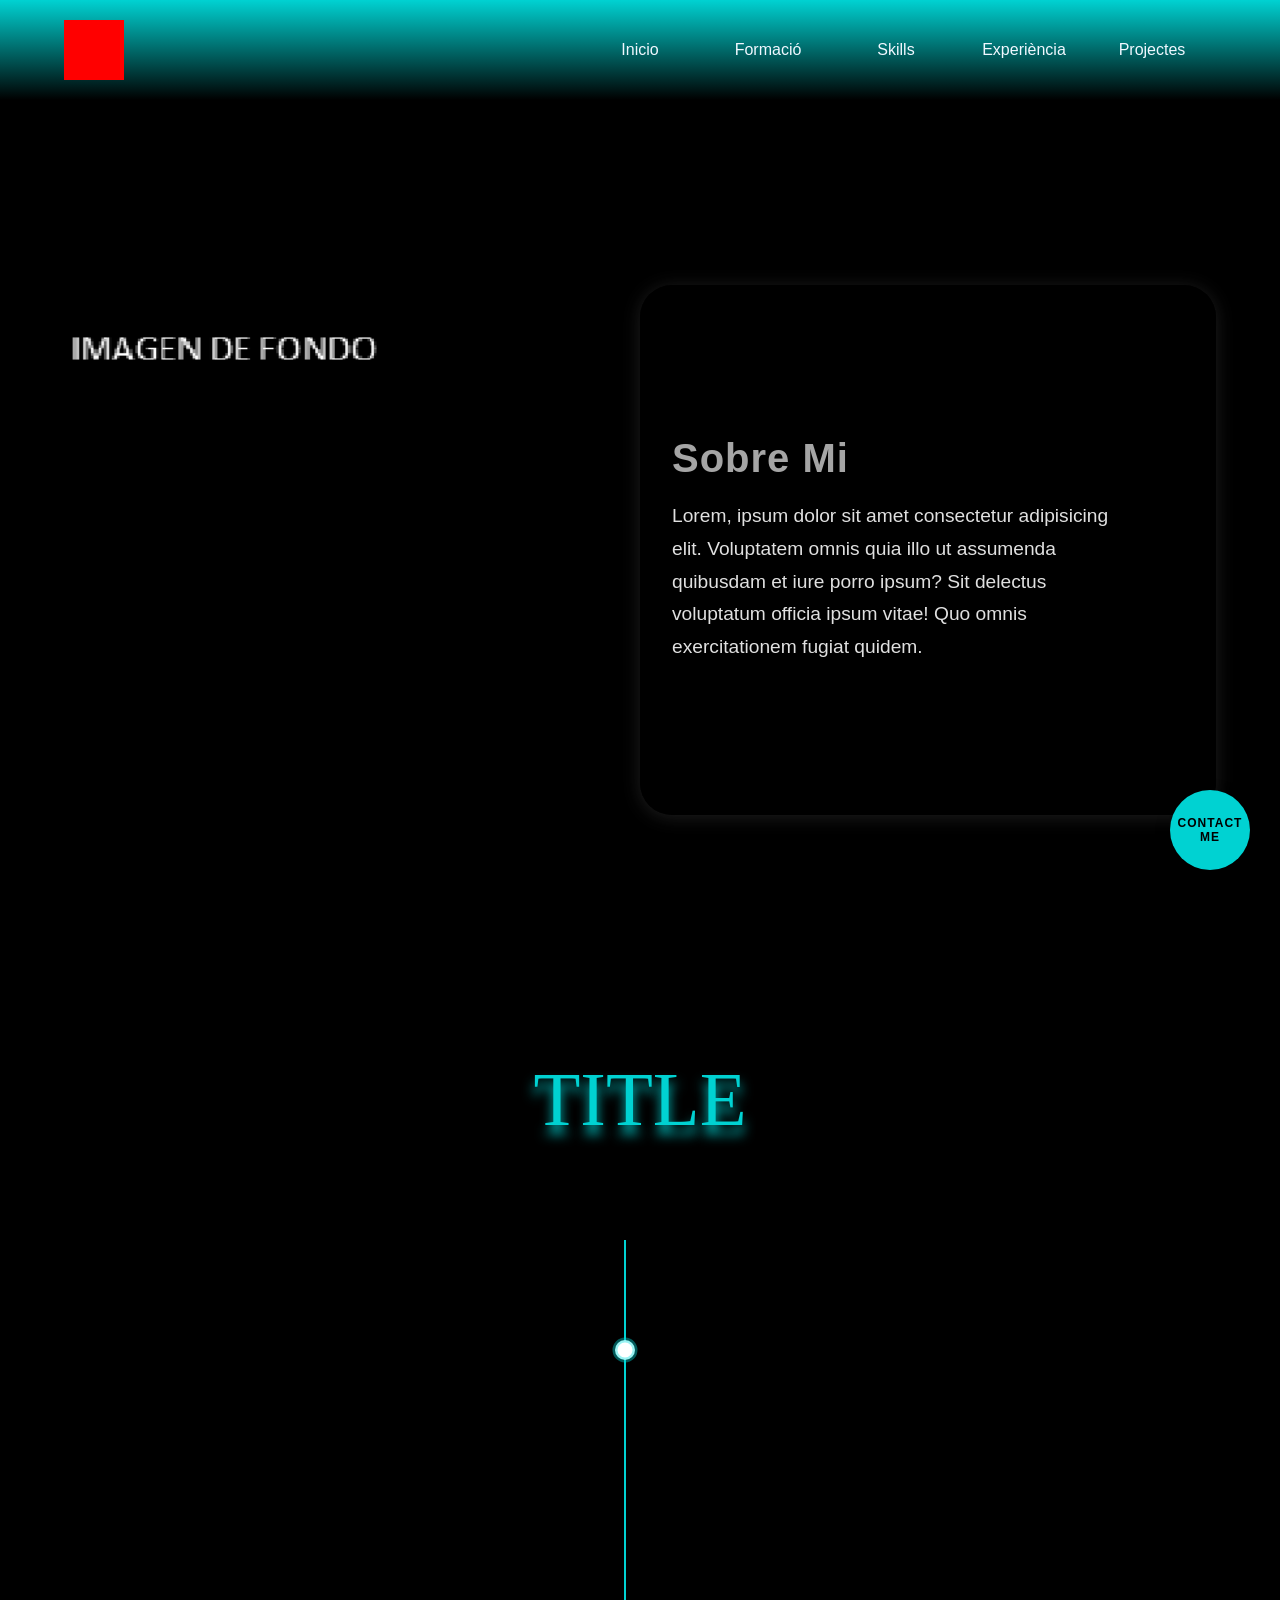
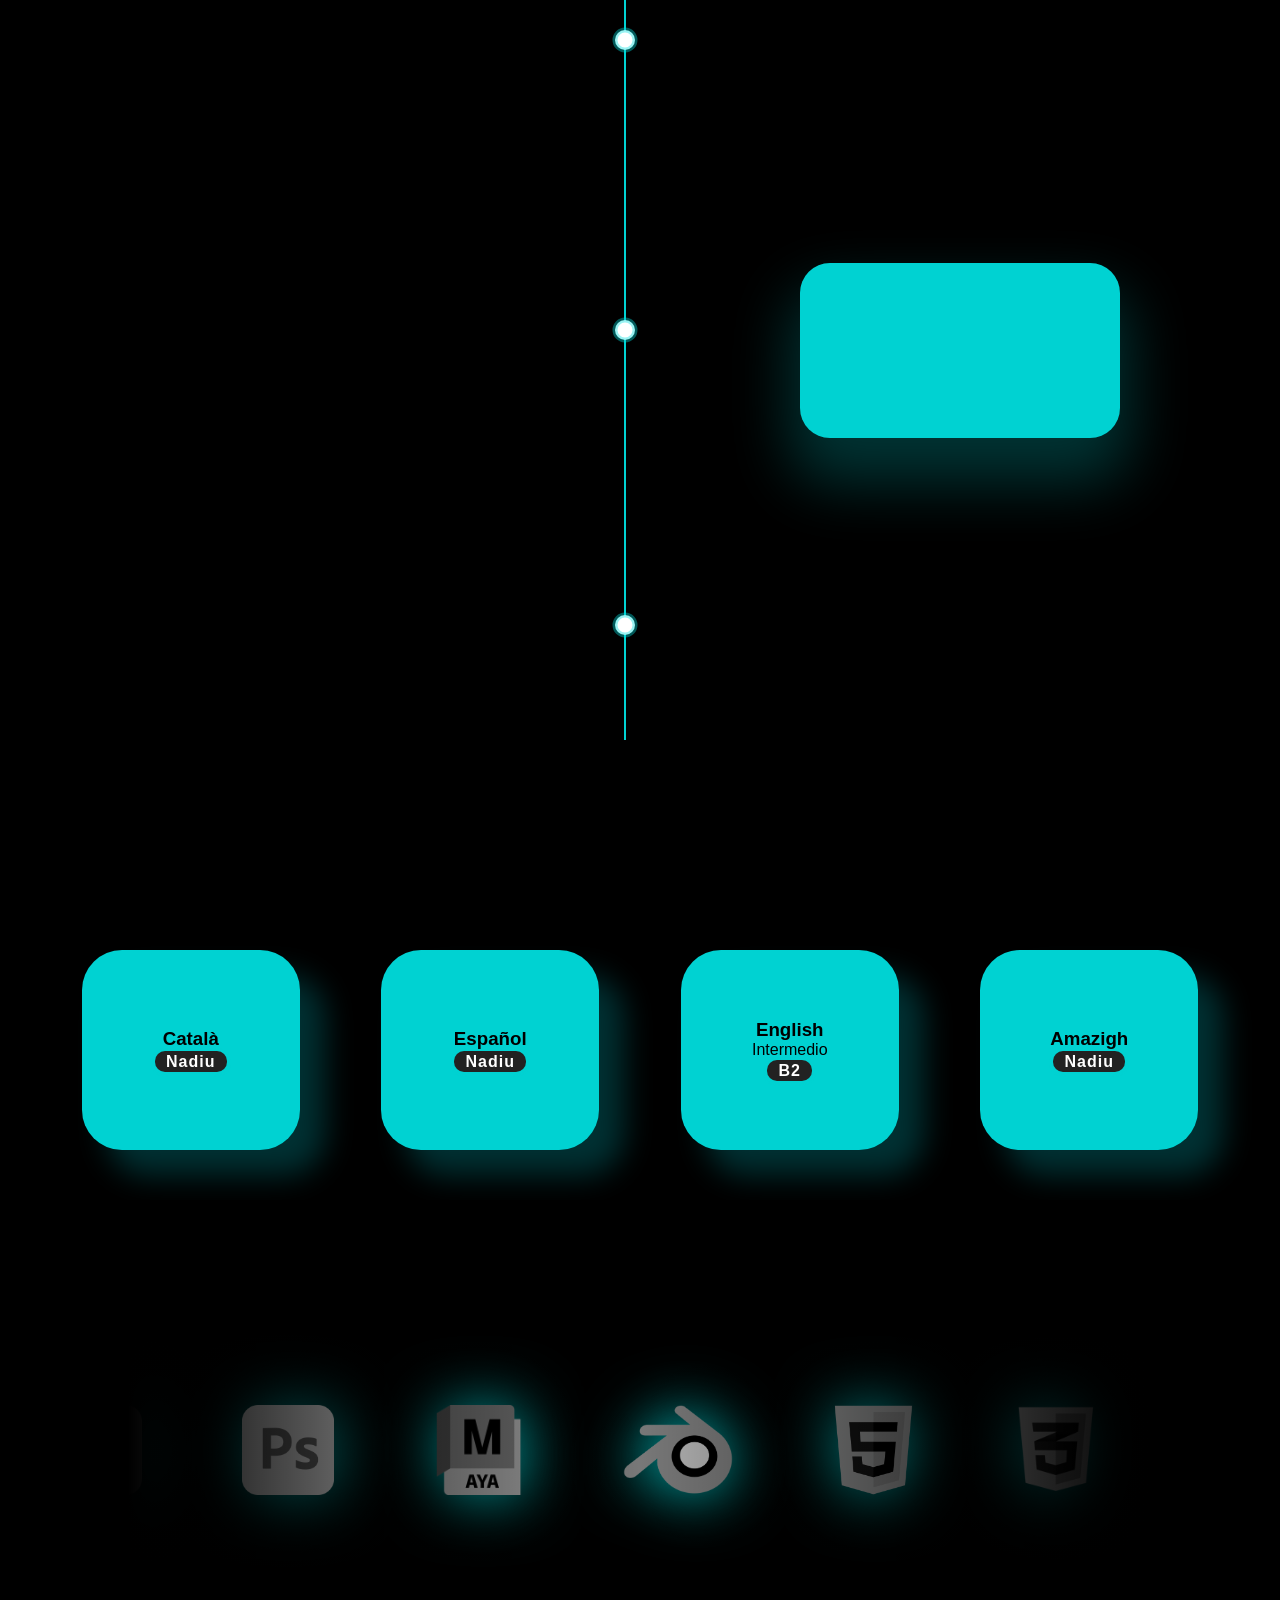
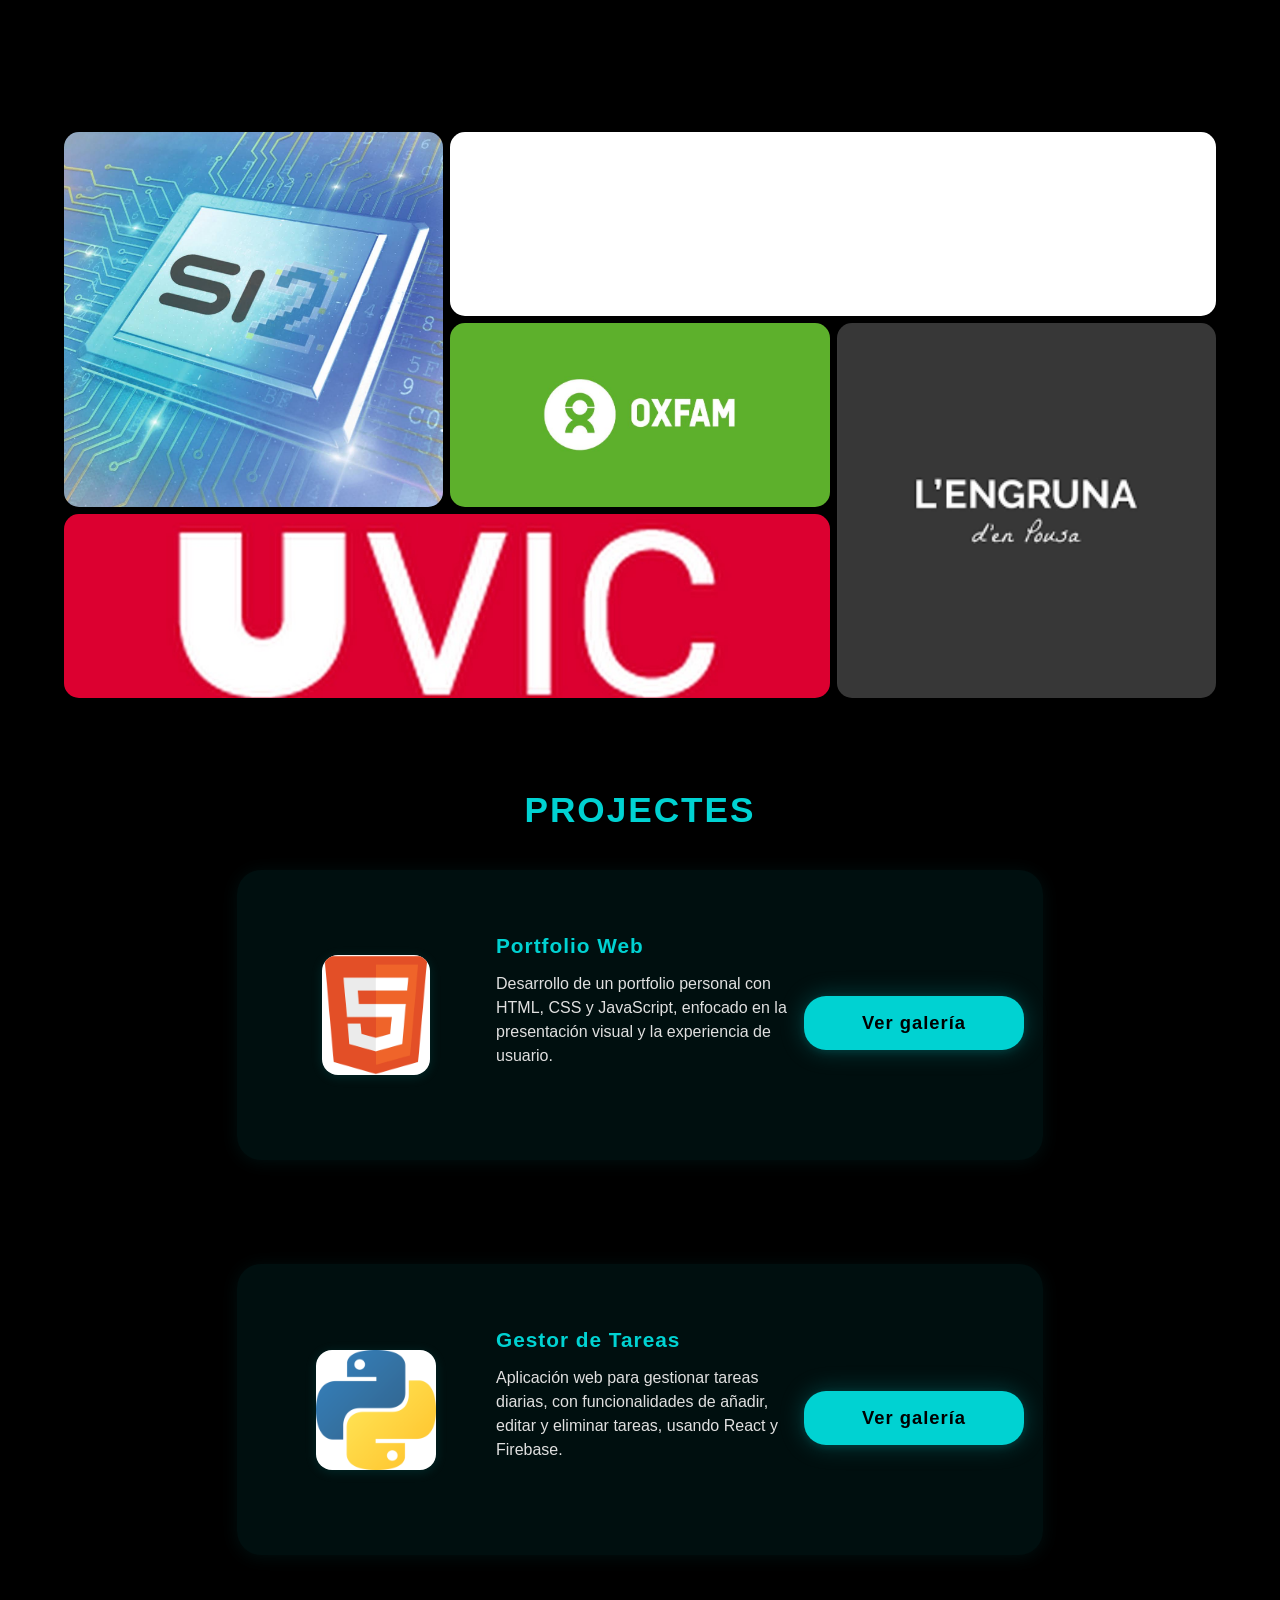
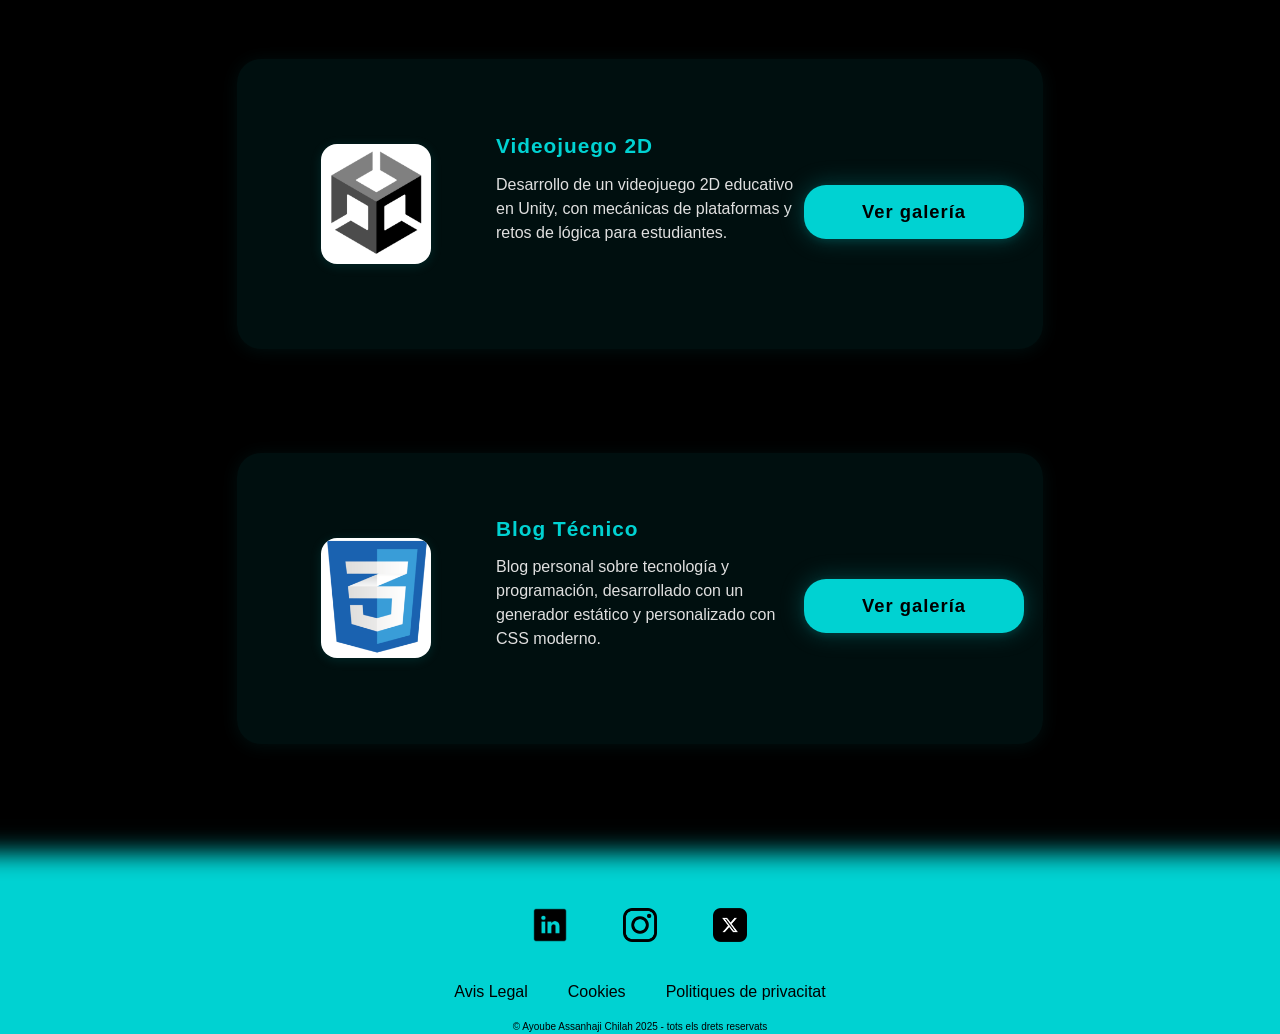
==== index.html @ 9abf3a0a "nais" ====
<!DOCTYPE html>
<html lang="en">

<head>
  <meta charset="UTF-8" />
  <meta name="viewport" content="width=device-width, initial-scale=1.0" />
  <title>CV - Ayoube</title>
  <link href="https://unpkg.com/aos@2.3.1/dist/aos.css" rel="stylesheet" />
  <link rel="stylesheet" href="style.css" />
</head>

<body>
  <!-- part del menu de navegació -->
  <!-- presentació inicial amb imatge i descripció -->
  <header>
    <div id="logo-header"></div>
    <nav id="main-menu">
      <p><a href="#section-header">Inicio</a></p>
      <p><a href="#formacio">Formació</a></p>
      <p><a href="#carrusel_skills">Skills</a></p>
      <p><a href="#exp_laboral">Experiència</a></p>
      <p><a href="#projectes">Projectes</a></p>
    </nav>
  </header>

  <!-- secció principal per mostrar una fotografia de mi i una descripció  -->
  <section id="section-header" class="section-header-bg">
    <article class="section-header-img"></article>
    <article class="section-header-content">
      <h2>Sobre Mi</h2>
      <p>
        Lorem, ipsum dolor sit amet consectetur adipisicing elit. Voluptatem omnis quia illo ut assumenda quibusdam et iure porro ipsum? Sit delectus voluptatum officia ipsum vitae! Quo omnis exercitationem fugiat quidem.
      </p>
    </article>
  </section>

  <!-- SVG -->
  <svg id="svg-formacio">
    <!-- Línea vertical con path -->
    <path d="M15 00 L15 1100" stroke="var(--second)" stroke-width="2" />

    <!-- Puntos -->
    <circle cx="15" cy="110" r="10" fill="white" stroke="#00dfdf65" stroke-width="5" />
    <circle cx="15" cy="400" r="10" fill="white" stroke="#00dfdf65" stroke-width="5" />
    <circle cx="15" cy="690" r="10" fill="white" stroke="#00dfdf65" stroke-width="5" />
    <circle cx="15" cy="985" r="10" fill="white" stroke="#00dfdf65" stroke-width="5" />
  </svg>
  <!-- SVG -->

  <!-- apartat de formació, articles en horitzontal, amb descripció imatge -->
  <div id="formacio">
    <div id="title-formacio">
      <!-- titol inicial de la secció-->
      <p>TITLE</p>
    </div>
    <!-- apartats -->

    <section id="sec-form">
      <div class="sec-form-div">
        <article>
          <!-- <img src="" alt="">  aquesta imatge estarà de fons en el aticle  -->
          <p></p>
        </article>
      </div>
      <div class="sec-form-div" data-aos="fade-up" data-aos-anchor-placement="center-center">
        <article>
          <!-- <img src="" alt="">  aquesta imatge estarà de fons en el aticle  -->
          <p></p>
        </article>
      </div>
      <div class="sec-form-div" data-aos="fade-up" data-aos-anchor-placement="center-center">
        <article>
          <!-- <img src="" alt="">  aquesta imatge estarà de fons en el aticle  -->
          <p></p>
        </article>
      </div>
      <div class="sec-form-div">
        <article>
          <!-- <img src="" alt="">  aquesta imatge estarà de fons en el aticle  -->
          <p></p>
        </article>
      </div>
      <div class="sec-form-div">
        <article>
          <!-- <img src="" alt="">  aquesta imatge estarà de fons en el aticle  -->
          <p></p>
        </article>
      </div>
      <div class="sec-form-div" data-aos="fade-up" data-aos-anchor-placement="center-center">
        <article>
          <!-- <img src="" alt="">  aquesta imatge estarà de fons en el aticle  -->
          <p></p>
        </article>
      </div>
      <div class="sec-form-div" data-aos="fade-up" data-aos-anchor-placement="center-center">
        <article>
          <!-- <img src="" alt="">  aquesta imatge estarà de fons en el aticle  -->
          <p></p>
        </article>
      </div>
      <div class="sec-form-div">
        <article>
          <!-- <img src="" alt="">  aquesta imatge estarà de fons en el aticle  -->
          <p></p>
        </article>
      </div>
    </section>
  </div>

  <div id="llenguatges">
    <div class="card">
      <!-- <img class="lang-flag-img" src="IMG-references/lenguas/cat.png" alt="Bandera Catalana" title="Català" /> -->
      <h3 class="lang-title">Català</h3>
      <span class="lang-cert native">Nadiu</span>
    </div>
    <div class="card">
      <!-- <img class="lang-flag-img" src="IMG-references/lenguas/esp.png" alt="Bandera Española" title="Español" /> -->
      <h3 class="lang-title">Español</h3>
      <span class="lang-cert native">Nadiu</span>
    </div>
    <div class="card">
      <!-- <img class="lang-flag-img" src="IMG-references/lenguas/ingles.webp" alt="UK Flag" title="English" /> -->
      <h3 class="lang-title">English</h3>
      <span class="lang-level">Intermedio</span>
      <span class="lang-cert">B2</span>
    </div>
    <div class="card">
      <!-- <img class="lang-flag-img" src="IMG-references/lenguas/amz.png" alt="Bandera Amazigh" title="Amazigh" /> -->
      <h3 class="lang-title">Amazigh</h3>
      <span class="lang-cert native">Nadiu</span>
    </div>
  </div>

  <script>
    const cards = document.querySelectorAll("#llenguatges .card");

    const maxRotate = 18;
    const ease = 0.12;

    function lerp(a, b, t) {
      return a + (b - a) * t;
    }

    cards.forEach((card) => {
      let rect = card.getBoundingClientRect();
      let currentX = 0,
        currentY = 0;
      let targetX = 0,
        targetY = 0;
      let rAF = null;

      const update = () => {
        currentX = lerp(currentX, targetX, ease);
        currentY = lerp(currentY, targetY, ease);

        card.style.transform = `
            rotateX(${currentX}deg)
            rotateY(${currentY}deg)
            translateZ(40px)
        `;

        if (
          Math.abs(currentX - targetX) > 0.1 ||
          Math.abs(currentY - targetY) > 0.1
        ) {
          rAF = requestAnimationFrame(update);
        } else {
          rAF = null;
        }
      };

      const startAnimation = () => {
        if (!rAF) rAF = requestAnimationFrame(update);
      };

      card.addEventListener("mousemove", (e) => {
        // Solo actualizar el rect si realmente cambia el tamaño (más eficiente)
        rect = card.getBoundingClientRect();

        const normX = ((e.clientX - rect.left) / rect.width) * 2 - 1;
        const normY = ((e.clientY - rect.top) / rect.height) * 2 - 1;

        targetY = normX * maxRotate;
        targetX = -normY * maxRotate;

        startAnimation();
      });

      card.addEventListener("mouseleave", () => {
        targetX = 0;
        targetY = 0;
        startAnimation();
      });
    });
  </script>

  <section id="carrusel_skills">
    <div class="carousel">
      <div class="track">
        <img src="/IMG-references/logos/Adobe_After_Effects_CC_icon.svg.png" alt="After Effects">
        <img src="/IMG-references/logos/Adobe_Photoshop_CC_icon.svg.png" alt="PhotoShop">
        <img src="/IMG-references/logos/autodesk-maya-small-social-400.png" alt="Maya">
        <img src="/IMG-references/logos/Blender_logo_no_text.svg.png" alt="Blender">
        <img src="/IMG-references/logos/HTML-5-Badge-Logo.png" alt="HTML">
        <img src="/IMG-references/logos/logotipo_css-min.png" alt="CSS">
        <img src="/IMG-references/logos/Python-logo-notext.svg.png" alt="Python">
        <img src="/IMG-references/logos/substant-painter.png" alt="Substance Painter 3D">
        <img src="/IMG-references/logos/Unity-logo.png" alt="Unity">
        <img src="/IMG-references/logos/pngimg.com - mysql_PNG23.png" alt="MySQL">




        <img src="/IMG-references/logos/Adobe_After_Effects_CC_icon.svg.png" alt="After Effects">
        <img src="/IMG-references/logos/Adobe_Photoshop_CC_icon.svg.png" alt="PhotoShop">
        <img src="/IMG-references/logos/autodesk-maya-small-social-400.png" alt="Maya">
        <img src="/IMG-references/logos/Blender_logo_no_text.svg.png" alt="Blender">
        <img src="/IMG-references/logos/HTML-5-Badge-Logo.png" alt="HTML">
        <img src="/IMG-references/logos/logotipo_css-min.png" alt="CSS">
        <img src="/IMG-references/logos/Python-logo-notext.svg.png" alt="Python">
        <img src="/IMG-references/logos/substant-painter.png" alt="Substance Painter 3D">
        <img src="/IMG-references/logos/Unity-logo.png" alt="Unity">
        <img src="/IMG-references/logos/pngimg.com - mysql_PNG23.png" alt="MySQL">
      </div>
    </div>
  </section>

  <!-- apartat de experiencia laboral -->
  <!-- un requadre amb imatge i el nom de l'empresa i al costat una descripció i la durada de la instancia -->
  <div id="exp_laboral">
    <div class="parent">
      <div id="div1">
        <img src="" alt="">
        <div class="popup">Area de marketing — Gestió i administració de servidor web i desenvolupament web (2020–2022)</div>
      </div>
      <div id="div2">
        <img src="" alt="">
        <div class="popup">SI2 informàtica — Suport tècnic (2022-2023)</div>
      </div>
      <div id="div3">
        <img src="" alt="">
        <div class="popup">OXFAM ONG — Suport tècnic (2023)</div>
      </div>
      <div id="div4">
        <img src="" alt="">
        <div class="popup">L'enguna — Practicum (2024-...)</div>
      </div>
      <div id="div5">
        <img src="" alt="">
        <div class="popup">Projecte freelance — Disseny UI (2015–2016)</div>
      </div>
    </div>
  </div>

  <div id="projectes">
    <div>
      <p> PROJECTES </p>
    </div>
    <section id="projectes-section">
      <article class="project-art left">
        <div class="project-img">
          <img src="/IMG-references/logos/HTML-5-Badge-Logo.png" alt="Proyecto 1" />
        </div>
        <div class="project-info">
          <h3>Portfolio Web</h3>
          <p>Desarrollo de un portfolio personal con HTML, CSS y JavaScript, enfocado en la presentación visual y la experiencia de usuario.</p>
          <div class="project-gallery">
            <img src="/IMG-references/logos/HTML-5-Badge-Logo.png" alt="Portfolio Screenshot 1" />
            <img src="/IMG-references/logos/logotipo_css-min.png" alt="Portfolio Screenshot 2" />
          </div>
        </div>
        <button class="gallery-toggle square-btn">Ver galería</button>
      </article>
      <article class="project-art right">
        <button class="gallery-toggle square-btn">Ver galería</button>
        <div class="project-info">
          <h3>Gestor de Tareas</h3>
          <p>Aplicación web para gestionar tareas diarias, con funcionalidades de añadir, editar y eliminar tareas, usando React y Firebase.</p>
          <div class="project-gallery">
            <img src="/IMG-references/logos/Python-logo-notext.svg.png" alt="Gestor Screenshot 1" />
            <img src="/IMG-references/logos/Unity-logo.png" alt="Gestor Screenshot 2" />
          </div>
        </div>
        <div class="project-img">
          <img src="/IMG-references/logos/Python-logo-notext.svg.png" alt="Proyecto 2" />
        </div>
      </article>
      <article class="project-art left">
        <div class="project-img">
          <img src="/IMG-references/logos/Unity-logo.png" alt="Proyecto 3" />
        </div>
        <div class="project-info">
          <h3>Videojuego 2D</h3>
          <p>Desarrollo de un videojuego 2D educativo en Unity, con mecánicas de plataformas y retos de lógica para estudiantes.</p>
          <div class="project-gallery">
            <img src="/IMG-references/logos/Unity-logo.png" alt="Juego Screenshot 1" />
            <img src="/IMG-references/logos/Blender_logo_no_text.svg.png" alt="Juego Screenshot 2" />
          </div>
        </div>
        <button class="gallery-toggle square-btn">Ver galería</button>
      </article>
      <article class="project-art right">
        <button class="gallery-toggle square-btn">Ver galería</button>
        <div class="project-info">
          <h3>Blog Técnico</h3>
          <p>Blog personal sobre tecnología y programación, desarrollado con un generador estático y personalizado con CSS moderno.</p>
          <div class="project-gallery">
            <img src="/IMG-references/logos/logotipo_css-min.png" alt="Blog Screenshot 1" />
            <img src="/IMG-references/logos/Adobe_Photoshop_CC_icon.svg.png" alt="Blog Screenshot 2" />
          </div>
        </div>
        <div class="project-img">
          <img src="/IMG-references/logos/logotipo_css-min.png" alt="Proyecto 4" />
        </div>
      </article>
      <script>
        // Galería desplegable para cada proyecto
        document.addEventListener('DOMContentLoaded', function () {
          const toggles = document.querySelectorAll('.gallery-toggle');
          toggles.forEach(function (btn) {
            btn.addEventListener('click', function () {
              // Buscar la galería dentro del mismo artículo
              const article = btn.closest('.project-art');
              const gallery = article.querySelector('.project-gallery');
              if (gallery) {
                gallery.classList.toggle('open');
                btn.textContent = gallery.classList.contains('open') ? 'Ocultar galería' : 'Ver galería';
              }
            });
          });
        });
      </script>
    </section>
  </div>

  <!-- Scroll to Top / Navigation Bubble -->
  <div id="scroll-bubble" role="button" tabindex="0" aria-label="Navigation menu" aria-expanded="false">
    <span id="scroll-icon">↑</span>
    <div id="scroll-menu">
      <a href="#section-header">Inicio</a>
      <a href="#formacio">Formació</a>
      <a href="#carrusel_skills">Skills</a>
      <a href="#exp_laboral">Experiència</a>
      <a href="#projectes">Projectes</a>
    </div>
  </div>

  <!-- Contact Bubble -->
  <div id="contact-bubble" role="button" tabindex="0" aria-label="Contact me bubble" onclick="window.location.href='ContactMe.html'" style="cursor:pointer;">
    <span>CONTACT ME</span>
  </div>

  <footer>
    <div id="social-media">
      <a href="">
        <img src="/IMG-references/linkedin-black-logo.png" alt="Pequeño coche rojo en un semáforo" />
      </a>
      <a href="">
        <img src="IMG-references/87390.png" alt="Pequeño coche rojo en un semáforo" />
      </a>
      <a href="">
        <img src="IMG-references/x-social-media-logo-icon.webp" alt="Pequeño coche rojo en un semáforo" />
      </a>
    </div>
    <div id="PP">
      <a href="">Avis Legal</a>
      <a href="">Cookies</a>
      <a href="">Politiques de privacitat</a>
    </div>
    <div id="copyright">
      <p>&copy; Ayoube Assanhaji Chilah 2025 - tots els drets reservats</p>
    </div>

  </footer>

  <!-- SCRIPTS -->
  <script src="https://unpkg.com/aos@2.3.1/dist/aos.js"></script>
  <script>
    AOS.init();
  </script>
  <script>
    // Ocultar scroll-bubble cuando está arriba del todo
    window.addEventListener('scroll', function () {
      const scrollBubble = document.getElementById('scroll-bubble');
      if (window.scrollY < 10) {
        scrollBubble.style.display = 'none';
      } else {
        scrollBubble.style.display = '';
      }
    });
  </script>
</body>

</html>
---- style.css ----
/* FOOTER CONTACT MINIMALISTA */
footer #contact {
    display: flex;
    align-items: center;
    justify-content: center;
    height: 70px;
    width: 100%;
    background: none;
    margin: 0;
    padding: 0;
}
footer #contact > div {
    display: flex;
    flex-direction: column;
    align-items: center;
    justify-content: center;
    gap: 0.2rem;
    width: 100%;
}
footer #contact span {
    color: var(--second);
    font-size: 1rem;
        font-size: 1.1rem;
        color: #222;
        font-weight: 500;
        background: #fff;
        border-radius: 12px;
        padding: 0.2rem 0.8rem;
        margin-bottom: 0.1rem;
        box-shadow: 0 1px 4px #00d2d2a0;
    }
    #llenguatges .lang-level.native {
        background: #00d2d2;
        color: #fff;
        font-weight: 700;
        border: 2px solid #fff;
    }

    #llenguatges .lang-cert {
        font-size: 1rem;
        color: #fff;
        background: #222;
        border-radius: 10px;
        padding: 0.1rem 0.7rem;
        margin-top: 0.1rem;
        font-weight: 600;
        letter-spacing: 1px;
        box-shadow: 0 1px 4px #00d2d2a0;
    }
}
footer #contact a:hover {
    color: #00ffff;
    text-decoration: underline;
}
@media (max-width: 600px) {
    footer #contact {
        height: auto;
        padding: 0.5rem 0;
    }
    footer #contact span, footer #contact a {
        font-size: 0.95rem;
    }
}
* {
    margin: 0;
    padding: 0;
    font-family: sans-serif;
}

/* ROOT */
/* ROOT */

:root {
    --primary: black;
    --second: #00d2d2;
}

/* ROOT */
/* ROOT */


body {
    background-color: var(--primary);
}
html, body {
    overflow-x: hidden;
}

/* ///////////////////////////////////////////////////////////// */
/* HEADER */
/* ///////////////////////////////////////////////////////////// */

header {
    background: linear-gradient(0deg, var(--primary) 0%, var(--second) 100%);
    height: 100px;
    display: flex;
    justify-content: space-between;
    align-items: center;
}

header #logo-header {

    width: 60px;
    height: 60px;
    background-color: red;
    margin-left: 5%;
}

header #main-menu {
    display: flex;
    justify-content: space-between;
    align-items: center;
    flex-direction: row;
    width: 50%;
    height: 60px;
    margin-right: 5%;
}

header #main-menu p {
    width: 25%;
    display: inline-block;
    height: auto;
    padding: 5px;
    text-decoration: none;
    font-size: 1rem;
    color: white;
    text-align: center;
    position: relative;

    font-family: 'Montserrat', sans-serif;
}

header #main-menu p a {
    text-decoration: none;
    color: aliceblue;
}

#main-menu p::after {
    content: "";
    position: absolute;
    left: 0;
    bottom: 0;
    width: 0;
    height: 2px;
    background: rgb(255, 255, 255);
    transition: 0.5s;
}

#main-menu p:hover::after {
    width: 100%;
}

/* ///////////////////////////////////////////////////////////// */
/* HEADER */
/* ///////////////////////////////////////////////////////////// */

/* ///////////////////////////////////////////////////////////// */
/* HEADER SECTION */
/* HEADER SECTION */
/* ///////////////////////////////////////////////////////////// */


/* =============================== */
/* HEADER SECTION PERSONALIZADO    */
/* =============================== */

section#section-header.section-header-bg {
    height: 900px;
    width: 100vw;
    min-height: 500px;
    display: flex;
    justify-content: space-evenly;
    align-items: center;
    position: relative;
    background: url('IMG-references/me/Untitled.png') center center/cover no-repeat;
    background-position: center;
    background-size: cover;
    filter: grayscale(1);
    overflow: hidden;
}

section#section-header .section-header-img {
    width: 40%;
    height: 450px;
    background: transparent;
    /* Solo para ocupar espacio, la imagen es el fondo de la sección */
}

section#section-header .section-header-content {
    width: 40%;
    height: 450px;
    background: rgba(0,0,0,0.68);
    color: #fff;
    display: flex;
    flex-direction: column;
    align-items: flex-start;
    justify-content: center;
    padding: 2.5rem 2rem;
    border-radius: 32px;
    box-shadow: 0 2px 18px 0 rgba(0,210,210,0.18);
    z-index: 2;
    backdrop-filter: blur(1.5px);
}

section#section-header .section-header-content h2 {
    color: var(--second);
    font-size: 2.5rem;
    margin-bottom: 1.2rem;
    font-weight: 700;
    letter-spacing: 1px;
}

section#section-header .section-header-content p {
    font-size: 1.2rem;
    line-height: 1.7;
    max-width: 90%;
    color: #e0e0e0;
}

@media (max-width: 900px) {
    section#section-header.section-header-bg {
        flex-direction: column;
        height: auto;
        min-height: 600px;
        padding: 2rem 0;
    }
    section#section-header .section-header-img,
    section#section-header .section-header-content {
        width: 85vw;
        max-width: 98vw;
        height: auto;
        min-height: 220px;
        margin-bottom: 2rem;
    }
    section#section-header .section-header-content {
        padding: 1.2rem 1rem;
    }
}




/* ///////////////////////////////////////////////////////////// */
/* HEADER SECTION */
/* HEADER SECTION */
/* ///////////////////////////////////////////////////////////// */

/* ///////////////////////////////////////////////////////////// */
/* DIV FORMACIÓ
/* DIV FORMACIÓ
/* ///////////////////////////////////////////////////////////// */

div#formacio {
    height: 1500px;

    display: block;
    position: relative;
    background-color: var(--primary);

    z-index: 800;
}

div#formacio div#title-formacio {
    height: 200px;
    width: 100%;

    display: flex;
    justify-content: center;
    align-items: center;

    background-color: var(--primary);
}

div#formacio div#title-formacio p {
    color: var(--second);
    padding: 20px 7%;
    font-family: 'Times New Roman', Times, serif;
    font-size: 6vw;
    text-shadow: 0px 9px 12px var(--second);
    transition: all ease 0.2s;
}

div#formacio div#title-formacio p:hover {
    text-shadow: 0px 15px 16px var(--second);
}

/* APARTATS DE FORMACIÓ */
/* APARTATS DE FORMACIÓ */

svg#svg-formacio {
    position: absolute;
    right: 50vw;
    top: 1240px;
    height: 1100px;
    width: 30px;
    z-index: 999;
}

/* APARTATS DE FORMACIÓ */
/* APARTATS DE FORMACIÓ */



#sec-form {
    display: grid;
    position: relative;

    grid-template-columns: 1fr 1fr;
    grid-template-rows: repeat(auto);
    justify-items: center;
    align-items: center;
    gap: 0px 0px;

    height: 80%;
    width: 100%;
}

#sec-form div.sec-form-div {
    display: flex;
    justify-content: space-evenly;
    align-items: center;
    height: 175px;
    width: 50%;
    background-color: var(--second);
    box-shadow: rgba(0, 255, 255, 0.2) 0px 35px 60px 10px;
    transition: all 0.3s;
    border-radius: 30px;
}

#sec-form div.sec-form-div:nth-child(1),
div.sec-form-div:nth-child(4),
div.sec-form-div:nth-child(5),
div.sec-form-div:nth-child(8) {
    opacity: 0;
}

#sec-form div.sec-form-div:nth-child(2):hover {
    box-shadow: rgba(0, 255, 255, 0.321) 0px 65px 60px 10px;
}

#sec-form div.sec-form-div:nth-child(3):hover {
    box-shadow: rgba(0, 255, 255, 0.321) 0px 65px 60px 10px;
}

#sec-form div.sec-form-div:nth-child(6):hover {
    box-shadow: rgba(0, 255, 255, 0.321) 0px 65px 60px 10px;
}

#sec-form div.sec-form-div:nth-child(7):hover {
    box-shadow: rgba(0, 255, 255, 0.321) 0px 65px 60px 10px;
}


/* ///////////////////////////////////////////////////////////// */
/* DIV FORMACIÓ
/* DIV FORMACIÓ
/* ///////////////////////////////////////////////////////////// */

/* ///////////////////////////////////////////////////////////// */
/* COMPETÈNCIES LINGUISTIQUES
/* COMPETÈNCIES LINGUISTIQUES
/* ///////////////////////////////////////////////////////////// */


#llenguatges {
    display: flex;
    justify-content: space-evenly;
    align-items: center;

    height: 300px;
    width: 100%;

    perspective: 900px;
    transform-style: preserve-3d;

    box-shadow: 1px 1px 25px 55px rgba(0, 0, 0, 1) inset;
    -webkit-box-shadow: 1px 1px 25px 55px rgba(0, 0, 0, 1) inset;
    -moz-box-shadow: 1px 1px 25px 55px rgba(0, 0, 0, 1) inset;

    background-repeat: no-repeat;
    background-size: cover;
    background-position: center;

    overflow: overlay;
}



#llenguatges .card {

    display: flex;
    justify-content: center;
    align-items: center;
    flex-direction: column;


    height: 200px;
    width: 17%;
    border-radius: 40px;
    background-color: var(--second);

    box-shadow: 25px 25px 30px rgba(0, 247, 255, 0.2);

    transition: all transform 0.1s ease-out;
    transform-style: preserve-3d;
}

div#llenguatges div.card:hover {
    box-shadow: 25px 25px 30px rgba(0, 247, 255, 0.438);
    transform: translateZ(30px) rotateY(20deg) rotateX(10deg);
    background-color: var(--second);

}


/* ///////////////////////////////////////////////////////////// */
/* COMPETÈNCIES LINGUISTIQUES
/* COMPETÈNCIES LINGUISTIQUES
/* ///////////////////////////////////////////////////////////// */

/* ///////////////////////////////////////////////////////////// */
/* SKILLS
/* SKILLS
/* ///////////////////////////////////////////////////////////// */

:root {
    --duration: 20s;
}


.carousel {
    display: flex;
    align-items: center;
        width: 100%;
    height: 500px;
    background-color: var(--primary);
    overflow: hidden;
    position: relative;
}

.carousel::before {
    content: "";
    position: absolute;
    top: 0;
    left: 0;
    width: 50vw;
    height: 100%;
    background: linear-gradient(to right, var(--primary) 20%, transparent 100%);
    z-index: 10;
    pointer-events: none;
}

.carousel::after {
    content: "";
    position: absolute;
    top: 0;
    right: 0;
    width: 50vw;
    height: 100%;
    background: linear-gradient(to left, var(--primary) 20%, transparent 100%);
    z-index: 10;
    pointer-events: none;
}

.track {
    display: flex;
    width: calc(7vw * 10);
    animation: scroll var(--duration) linear infinite;
}

.track img {
    height: 7vw;
    margin: 0 50px;
    object-fit: cover;
    user-select: none;
    -webkit-user-drag: none;
    -webkit-filter: grayscale(1) invert(1);
    filter: grayscale(1) invert(1) drop-shadow(1px 1px 30px var(--second));

}

@keyframes scroll {
    from {
        transform: translateX(0);
    }

    to {
        transform: translateX(calc(-7vw * 17.65));
    }
}

@media only screen and (max-width: 600px) {
    .carousel {
        height: 200px;
    }
    .track img {
    margin: 0 20px;
}
@keyframes scroll {
    from {
        transform: translateX(0);
    }

    to {
        transform: translateX(calc(-7vw * 22));
    }
}
}

/* ///////////////////////////////////////////////////////////// */
/* SKILLS
/* SKILLS
/* ///////////////////////////////////////////////////////////// */


/* ///////////////////////////////////////////////////////////// */
/* exp laboral
/* exp laboral
/* ///////////////////////////////////////////////////////////// */

/* ///////////////////////////////////////////////////////////// */
/* PROJECTES ALTERNOS */
/* ///////////////////////////////////////////////////////////// */

#projectes {
    width: 100%;
    background: var(--primary);
    padding: 60px 0 40px 0;
}

#projectes > div > p {
    color: var(--second);
    font-size: 2.2rem;
    font-weight: 700;
    text-align: center;
    margin-bottom: 2.5rem;
    letter-spacing: 2px;
}

#projectes-section {
    display: flex;
    flex-direction: column;
    gap: 6.5rem;
    width: 100%;
    max-width: 100vw;
    margin: 0 auto;
    position: relative;
    z-index: 1;
}

.project-art {
    display: flex;
    align-items: center;
    justify-content: space-between;
    background: rgba(0,210,210,0.07);
    border-radius: 24px;
    box-shadow: 0 2px 18px 0 rgba(0,210,210,0.08);
    padding: 2.2rem 1.2rem;
    min-height: 220px;
    width: 60%;
    margin: 0 auto 0 auto;
    transition: box-shadow 0.2s;
    position: relative;
    overflow: visible; /* Permitir que el botón salga del contenedor */
    z-index: 2;
}

/* Fondo parallax para los artículos de proyectos */
.project-art::before {
    content: "";
    position: absolute;
    top: 0; left: 0; right: 0; bottom: 0;
    background-image: url('/IMG-references/lenguas/fondo-parallax.jpg');
    background-size: cover;
    background-position: center;
    background-attachment: fixed;
    opacity: 0.18;
    z-index: 0;
    pointer-events: none;
}
.project-art > * {
    position: relative;
    z-index: 2;
}
/* Botón de galería más accesible y con animación de parpadeo */
/* Botón de galería más accesible, estirado y con animación de parpadeo */
/* Botón de galería responsivo y que no cubre el texto */
.gallery-toggle.square-btn {
    position: static;
    margin-left: auto;
    margin-right: auto;
    display: block;
    width: 90%;
    max-width: 220px;
    min-width: 120px;
    height: 54px;
    background: var(--second);
    color: var(--primary);
    border: none;
    border-radius: 22px;
    font-size: 1.15rem;
    font-weight: 800;
    cursor: pointer;
    box-shadow: 0 0 24px 0 rgba(0,210,210,0.25), 0 2px 8px 0 rgba(0,210,210,0.13);
    transition: background 0.2s, color 0.2s, box-shadow 0.2s;
    z-index: 10;
    padding: 0 1.2rem;
    white-space: normal;
    text-align: center;
    outline: 3px solid transparent;
    animation: btn-blink-shadow 2s infinite alternate;
    letter-spacing: 1px;
    margin-top: 1.2rem;
    margin-bottom: 0.2rem;
}

@keyframes btn-blink-shadow {
    0% {
        box-shadow: 0 0 24px 0 rgba(0,210,210,0.25), 0 2px 8px 0 rgba(0,210,210,0.13);
    }
    50% {
        box-shadow: 0 0 44px 8px rgba(0,255,255,0.55), 0 2px 16px 0 rgba(0,210,210,0.18);
    }
    100% {
        box-shadow: 0 0 24px 0 rgba(0,210,210,0.25), 0 2px 8px 0 rgba(0,210,210,0.13);
    }
}
.gallery-toggle.square-btn:hover {
    background: #00ffff;
    color: #222;
    outline: 3px solid #00ffff;
    animation: btn-blink-shadow 1s infinite alternate;
}

.project-gallery {
    display: flex;
    gap: 0.7rem;
    margin-top: 1.1rem;
    max-height: 0;
    overflow: hidden;
    transition: max-height 0.5s cubic-bezier(0.4,0,0.2,1), opacity 0.4s;
    opacity: 0;
}
.project-gallery.open {
    max-height: 300px;
    opacity: 1;
    margin-bottom: 0.5rem;
}
.project-gallery img {
    width: 80px;
    height: 80px;
    object-fit: cover;
    border-radius: 10px;
    box-shadow: 0 2px 8px 0 rgba(0,210,210,0.13);
    background: #fff;
    border: 2px solid var(--second);
    transition: transform 0.2s;
}
.project-gallery img:hover {
    transform: scale(1.08);
    border-color: #00ffff;
}
.project-art.left {
    flex-direction: row;
}
.project-art.right {
    flex-direction: row-reverse;
}
.project-img {
    flex: 0 0 160px;
    display: flex;
    align-items: center;
    justify-content: center;
    height: 140px;
    margin: 0 2.5rem;
}
.project-img img {
    max-width: 120px;
    max-height: 120px;
    border-radius: 16px;
    box-shadow: 0 2px 12px 0 rgba(0,210,210,0.13);
    background: #fff;
    object-fit: contain;
}
.project-info {
    flex: 1 1 0;
    color: #fff;
    display: flex;
    flex-direction: column;
    gap: 0.7rem;
}
.project-info h3 {
    color: var(--second);
    font-size: 1.3rem;
    margin-bottom: 0.2rem;
    font-weight: 600;
    letter-spacing: 1px;
}
.project-info p {
    font-size: 1rem;
    color: #e0e0e0;
    line-height: 1.5;
}

@media (max-width: 900px) {
    #projectes-section {
        width: 98%;
        gap: 3.5rem;
        max-width: 100%;
    }
    .project-art {
        padding: 1.2rem 0.7rem;
        width: 95%;
        min-width: 0;
    }
    .gallery-toggle.square-btn {
        right: -28px;
        width: 38px;
        height: 38px;
        min-width: 38px;
        min-height: 38px;
        max-width: 38px;
        max-height: 38px;
        font-size: 0.85rem;
    }
    .project-img {
        margin: 0 1rem;
        flex-basis: 90px;
        height: 90px;
    }
    .project-img img {
        max-width: 70px;
        max-height: 70px;
    }
    .project-gallery img {
        width: 55px;
        height: 55px;
    }
}
@media (max-width: 600px) {
    .project-art {
        flex-direction: column !important;
        align-items: flex-start;
    /* =============================== */
    /* RESET & ROOT */
    /* =============================== */
    * {
      margin: 0;
      padding: 0;
      font-family: sans-serif;
    }

    :root {
      --primary: black;
      --second: #00d2d2;
      --duration: 20s;
    }

    body {
      background-color: var(--primary);
    }
    html, body {
      overflow-x: hidden;
    }

    /* =============================== */
    /* HEADER */
    /* =============================== */
    header {
      background: linear-gradient(0deg, var(--primary) 0%, var(--second) 100%);
      height: 100px;
      display: flex;
      justify-content: space-between;
      align-items: center;
    }
    header #logo-header {
      width: 60px;
      height: 60px;
      background-color: red;
      margin-left: 5%;
    }
    header #main-menu {
      display: flex;
      justify-content: space-between;
      align-items: center;
      flex-direction: row;
      width: 50%;
      height: 60px;
      margin-right: 5%;
    }
    header #main-menu p {
      width: 25%;
      display: inline-block;
      height: auto;
      padding: 5px;
      text-decoration: none;
      font-size: 1rem;
      color: white;
      text-align: center;
      position: relative;
      font-family: 'Montserrat', sans-serif;
    }
    header #main-menu p a {
      text-decoration: none;
      color: aliceblue;
    }
    #main-menu p::after {
      content: "";
      position: absolute;
      left: 0;
      bottom: 0;
      width: 0;
      height: 2px;
      background: rgb(255, 255, 255);
      transition: 0.5s;
    }
    #main-menu p:hover::after {
      width: 100%;
    }

    /* =============================== */
    /* HEADER SECTION */
    /* =============================== */
    section#section-header.section-header-bg {
      height: 900px;
      width: 100vw;
      min-height: 500px;
      display: flex;
      justify-content: space-evenly;
      align-items: center;
      position: relative;
      background: url('IMG-references/me/362a619f-cb77-44ea-b03c-e7a25d6bd97a.jpg') center center/cover no-repeat;
      filter: grayscale(1);
      overflow: hidden;
    }
    section#section-header .section-header-img {
      width: 40%;
      height: 450px;
      background: transparent;
    }
    section#section-header .section-header-content {
      width: 40%;
      height: 450px;
      background: rgba(0,0,0,0.68);
      color: #fff;
      display: flex;
      flex-direction: column;
      align-items: flex-start;
      justify-content: center;
      padding: 2.5rem 2rem;
      border-radius: 32px;
      box-shadow: 0 2px 18px 0 rgba(0,210,210,0.18);
      z-index: 2;
      backdrop-filter: blur(1.5px);
    }
    section#section-header .section-header-content h2 {
      color: var(--second);
      font-size: 2.5rem;
      margin-bottom: 1.2rem;
      font-weight: 700;
      letter-spacing: 1px;
    }
    section#section-header .section-header-content p {
      font-size: 1.2rem;
      line-height: 1.7;
      max-width: 90%;
      color: #e0e0e0;
    }
    @media (max-width: 900px) {
      section#section-header.section-header-bg {/* ...existing code... */}
      section#section-header .section-header-img,
      section#section-header .section-header-content {/* ...existing code... */}
      section#section-header .section-header-content {/* ...existing code... */}
    }

    /* =============================== */
    /* FORMACIÓ */
    /* =============================== */
    div#formacio {
      height: 1500px;
      display: block;
      position: relative;
      background-color: var(--primary);
      z-index: 800;
    }
    div#formacio div#title-formacio {
      height: 200px;
      width: 100%;
      display: flex;
      justify-content: center;
      align-items: center;
      background-color: var(--primary);
    }
    div#formacio div#title-formacio p {
      color: var(--second);
      padding: 20px 7%;
      font-family: 'Times New Roman', Times, serif;
      font-size: 6vw;
      text-shadow: 0px 9px 12px var(--second);
      transition: all ease 0.2s;
    }
    div#formacio div#title-formacio p:hover {
      text-shadow: 0px 15px 16px var(--second);
    }
    svg#svg-formacio {
      position: absolute;
      right: 50vw;
      top: 1240px;
      height: 1100px;
      width: 30px;
      z-index: 999;
    }
    #sec-form {
      display: grid;
      position: relative;
      grid-template-columns: 1fr 1fr;
      grid-template-rows: repeat(auto);
      justify-items: center;
      align-items: center;
      gap: 0px 0px;
      height: 80%;
      width: 100%;
    }
    #sec-form div.sec-form-div {
      display: flex;
      justify-content: space-evenly;
      align-items: center;
      height: 175px;
      width: 50%;
      background-color: var(--second);
      box-shadow: rgba(0, 255, 255, 0.2) 0px 35px 60px 10px;
      transition: all 0.3s;
      border-radius: 30px;
    }
    #sec-form div.sec-form-div:nth-child(1),
    div.sec-form-div:nth-child(4),
    div.sec-form-div:nth-child(5),
    div.sec-form-div:nth-child(8) {
      opacity: 0;
    }
    #sec-form div.sec-form-div:nth-child(2):hover,
    #sec-form div.sec-form-div:nth-child(3):hover,
    #sec-form div.sec-form-div:nth-child(6):hover,
    #sec-form div.sec-form-div:nth-child(7):hover {
      box-shadow: rgba(0, 255, 255, 0.321) 0px 65px 60px 10px;
    }

    /* =============================== */
    /* LLENGUATGES */
    /* =============================== */
    #llenguatges {
      display: flex;
      justify-content: space-evenly;
      align-items: center;
      height: 300px;
      width: 100%;
      perspective: 900px;
      transform-style: preserve-3d;
      box-shadow: 1px 1px 25px 55px rgba(0, 0, 0, 1) inset;
      -webkit-box-shadow: 1px 1px 25px 55px rgba(0, 0, 0, 1) inset;
      -moz-box-shadow: 1px 1px 25px 55px rgba(0, 0, 0, 1) inset;
      background-repeat: no-repeat;
      background-size: cover;
      background-position: center;
      overflow: overlay;
    }
    #llenguatges .card {
      display: flex;
      justify-content: center;
      align-items: center;
      flex-direction: column;
      height: 200px;
      width: 17%;
      border-radius: 40px;
      background-color: var(--second);
      box-shadow: 25px 25px 30px rgba(0, 247, 255, 0.2);
      transition: all transform 0.1s ease-out;
      transform-style: preserve-3d;
    }
    div#llenguatges div.card:hover {
      box-shadow: 25px 25px 30px rgba(0, 247, 255, 0.438);
      transform: translateZ(30px) rotateY(20deg) rotateX(10deg);
      background-color: var(--second);
    }
    #llenguatges .lang-flag-img {
      position: absolute;
      top: 18px;
      left: 18px;
      width: 16px;
      height: 11px;
      object-fit: cover;
      border-radius: 2px;
      box-shadow: 0 1px 4px rgba(0,0,0,0.12);
      z-index: 3;
      background: #fff;
    }
    #llenguatges .lang-title {
      font-size: 1.3rem;
      font-weight: 700;
      color: #222;
      margin-bottom: 0.7rem;
      margin-top: 2.2rem;
      z-index: 2;
    }
    #llenguatges .lang-level {
      font-size: 1.1rem;
      color: #222;
      background: #fff;
      border-radius: 12px;
      padding: 0.2rem 0.8rem;
      margin-bottom: 0.3rem;
      margin-top: 0.2rem;
      font-weight: 600;
      z-index: 2;
    }
    #llenguatges .lang-cert {
      font-size: 0.95rem;
      color: #fff;
      background: #222;
      border-radius: 10px;
      padding: 0.1rem 0.7rem;
      margin-top: 0.2rem;
      font-weight: 500;
      z-index: 2;
    }

    /* =============================== */
    /* SKILLS */
    /* =============================== */
    .carousel {
      display: flex;
      align-items: center;
      width: 100%;
      height: 500px;
      background-color: var(--primary);
      overflow: hidden;
      position: relative;
    }
    .carousel::before {
      content: "";
      position: absolute;
      top: 0;
      left: 0;
      width: 50vw;
      height: 100%;
      background: linear-gradient(to right, var(--primary) 20%, transparent 100%);
      z-index: 10;
      pointer-events: none;
    }
    .carousel::after {
      content: "";
      position: absolute;
      top: 0;
      right: 0;
      width: 50vw;
      height: 100%;
      background: linear-gradient(to left, var(--primary) 20%, transparent 100%);
      z-index: 10;
      pointer-events: none;
    }
    .track {
      display: flex;
      width: calc(7vw * 10);
      animation: scroll var(--duration) linear infinite;
    }
    .track img {
      height: 7vw;
      margin: 0 50px;
      object-fit: cover;
      user-select: none;
      -webkit-user-drag: none;
      -webkit-filter: grayscale(1) invert(1);
      filter: grayscale(1) invert(1) drop-shadow(1px 1px 30px var(--second));
    }
    @keyframes scroll {
      from {/* ...existing code... */}
      to {/* ...existing code... */}
    }
    @media only screen and (max-width: 600px) {
      .carousel {/* ...existing code... */}
      .track img {
         margin: 0 20px;
      }
      @keyframes scroll {
         from {/* ...existing code... */}
         to {/* ...existing code... */}
      }
    }

    /* =============================== */
    /* PROJECTES */
    /* =============================== */
    #projectes {
      width: 100%;
      background: var(--primary);
      padding: 60px 0 40px 0;
    }
    #projectes > div > p {
      color: var(--second);
      font-size: 2.2rem;
      font-weight: 700;
      text-align: center;
      margin-bottom: 2.5rem;
      letter-spacing: 2px;
    }
    #projectes-section {
      display: flex;
      flex-direction: column;
      gap: 6.5rem;
      width: 100%;
      max-width: 100vw;
      margin: 0 auto;
      position: relative;
      z-index: 1;
    }
    .project-art {
      display: flex;
      align-items: center;
      justify-content: space-between;
      background: rgba(0,210,210,0.07);
      border-radius: 24px;
      box-shadow: 0 2px 18px 0 rgba(0,210,210,0.08);
      padding: 2.2rem 1.2rem;
      min-height: 220px;
      width: 60%;
      margin: 0 auto 0 auto;
      transition: box-shadow 0.2s;
      position: relative;
      overflow: visible;
      z-index: 2;
    }
    .project-art::before {
      content: "";
      position: absolute;
      top: 0; left: 0; right: 0; bottom: 0;
      background-image: url('/IMG-references/lenguas/fondo-parallax.jpg');
      background-size: cover;
      background-position: center;
      background-attachment: fixed;
      opacity: 0.18;
      z-index: 0;
      pointer-events: none;
    }
    .project-art > * {
      position: relative;
      z-index: 2;
    }
    .gallery-toggle.square-btn {
      position: static;
      margin-left: auto;
      margin-right: auto;
      display: block;
      width: 90%;
      max-width: 220px;
      min-width: 120px;
      height: 54px;
      background: var(--second);
      color: var(--primary);
      border: none;
      border-radius: 22px;
      font-size: 1.15rem;
      font-weight: 800;
      cursor: pointer;
      box-shadow: 0 0 24px 0 rgba(0,210,210,0.25), 0 2px 8px 0 rgba(0,210,210,0.13);
      transition: background 0.2s, color 0.2s, box-shadow 0.2s;
      z-index: 10;
      padding: 0 1.2rem;
      white-space: normal;
      text-align: center;
      outline: 3px solid transparent;
      animation: btn-blink-shadow 2s infinite alternate;
      letter-spacing: 1px;
      margin-top: 1.2rem;
      margin-bottom: 0.2rem;
    }
    @keyframes btn-blink-shadow {
      0% {/* ...existing code... */}
      50% {/* ...existing code... */}
      100% {/* ...existing code... */}
    }
    .gallery-toggle.square-btn:hover {
      background: #00ffff;
      color: #222;
      outline: 3px solid #00ffff;
      animation: btn-blink-shadow 1s infinite alternate;
    }
    .project-gallery {
      display: flex;
      gap: 0.7rem;
      margin-top: 1.1rem;
      max-height: 0;
      overflow: hidden;
      transition: max-height 0.5s cubic-bezier(0.4,0,0.2,1), opacity 0.4s;
      opacity: 0;
    }
    .project-gallery.open {
      max-height: 300px;
      opacity: 1;
      margin-bottom: 0.5rem;
    }
    .project-gallery img {
      width: 80px;
      /* ...existing code... */
    }
    .project-gallery img:hover {/* ...existing code... */}
    .project-art.left {/* ...existing code... */}
    .project-art.right {/* ...existing code... */}
    .project-img {/* ...existing code... */}
    .project-img img {/* ...existing code... */}
    .project-info {/* ...existing code... */}
    .project-info h3 {/* ...existing code... */}
    .project-info p {/* ...existing code... */}
    @media (max-width: 900px) {/* ...existing code... */}
    @media (max-width: 600px) {/* ...existing code... */}

    /* =============================== */
    /* EXPERIENCIA LABORAL */
    /* =============================== */
    div#exp_laboral {/* ...existing code... */}
    .parent {/* ...existing code... */}
    .parent div {/* ...existing code... */}
    .parent div .popup {/* ...existing code... */}
    .parent div .popup::after {/* ...existing code... */}
    .parent div:hover .popup {/* ...existing code... */}
    #div1 {/* ...existing code... */}
    #div2 {/* ...existing code... */}
    #div3 {/* ...existing code... */}
    #div4 {/* ...existing code... */}
    #div5 {/* ...existing code... */}

    /* =============================== */
    /* CONTACT BUBBLE & SCROLL BUBBLE */
    /* =============================== */
    #scroll-bubble {/* ...existing code... */}
    #scroll-icon {/* ...existing code... */}
    #scroll-bubble:hover #scroll-icon {/* ...existing code... */}
    #scroll-menu {/* ...existing code... */}
    #scroll-menu::before {/* ...existing code... */}
    #scroll-menu::after {/* ...existing code... */}
    #scroll-menu a {/* ...existing code... */}
    #scroll-menu a:hover {/* ...existing code... */}
    #scroll-bubble:hover {/* ...existing code... */}
    #scroll-bubble:hover #scroll-menu {/* ...existing code... */}
    #contact-bubble {/* ...existing code... */}
    #contact-bubble span {/* ...existing code... */}
    #contact-bubble:hover {/* ...existing code... */}
    @media (max-width: 768px) {/* ...existing code... */}
    @media (max-width: 600px) {/* ...existing code... */}
    @media (max-width: 480px) {/* ...existing code... */}

    /* =============================== */
    /* FOOTER */
    /* =============================== */
    footer {/* ...existing code... */}
    footer div#social-media {/* ...existing code... */}
    footer div#social-media a {/* ...existing code... */}
    footer div#social-media a img {/* ...existing code... */}
    footer div#PP {/* ...existing code... */}
    footer div#PP a {/* ...existing code... */}
    footer div#copyright {/* ...existing code... */}
    footer div#copyright p {/* ...existing code... */}
        min-height: 120px;
        padding: 1.2rem 0.5rem;
        gap: 0.7rem;
        width: 99%;
    }
    .gallery-toggle.square-btn {
        right: -10px;
        width: 32px;
        height: 32px;
        min-width: 32px;
        min-height: 32px;
        max-width: 32px;
        max-height: 32px;
        font-size: 0.7rem;
    }
    .project-img {
        margin: 0 0 0.7rem 0;
        height: 60px;
        flex-basis: 60px;
    }
    .project-img img {
        max-width: 50px;
        max-height: 50px;
    }
    .project-info h3 {
        font-size: 1.05rem;
    }
    .project-info p {
        font-size: 0.92rem;
    }
    .project-gallery img {
        width: 38px;
        height: 38px;
    }
}

div#exp_laboral {
    height: 70vh;
        width: 100%;
    display: flex;
    justify-content: center;
    align-items: center;
}


.parent {
    display: grid;
    grid-template-columns: repeat(3, 1fr);
    grid-template-rows: repeat(3, 1fr);
    grid-column-gap: 7px;
    grid-row-gap: 7px;

    width: 90%;
    height: 90%;
}


.parent div {
    background-color: #fff;
    border-radius: 15px;
}

/* Pop-up simple sobre cada bloque de experiencia laboral */
.parent div {
    position: relative;
    overflow: visible;
}

.parent div .popup {
    position: absolute;
    bottom: calc(100% + 12px);
    left: 50%;
    transform: translateX(-50%) translateY(6px);
    background-color: rgba(0, 0, 0, 0.9);
    color: #fff;
    padding: 8px 12px;
    border-radius: 8px;
    font-size: 0.9rem;
    white-space: nowrap;
    opacity: 0;
    pointer-events: none;
    transition: opacity 0.18s ease, transform 0.18s ease;
    z-index: 40;
}

.parent div .popup::after {
    content: "";
    position: absolute;
    top: 100%;
    left: 50%;
    transform: translateX(-50%);
    width: 0;
    height: 0;
    border-left: 6px solid transparent;
    border-right: 6px solid transparent;
    border-top: 6px solid rgba(0, 0, 0, 0.9);
}

.parent div:hover .popup {
    opacity: 1;
    transform: translateX(-50%) translateY(0);
    pointer-events: auto;
}

#div1 {
    grid-area: 1 / 2 / 2 / 4;
}

#div2 {
    grid-area: 1 / 1 / 3 / 2;
    background-image: url(/IMG-references/empresas/si2.png);

    background-position: center;
    background-repeat: no-repeat;
    background-size: cover;
}

#div3 {
    grid-area: 2 / 2 / 3 / 3;
    background-image: url(/IMG-references/empresas/OXFAM.jpeg);

    background-position: center;
    background-repeat: no-repeat;
    background-size: cover;
}

#div4 {
    grid-area: 2 / 3 / 4 / 4;
    background-image: url(/IMG-references/empresas/engruna.png);

    background-position: center;
    background-repeat: no-repeat;
    background-size: cover;
}

#div5 {
    grid-area: 3 / 1 / 4 / 3;
    background-image: url(/IMG-references/empresas/UVIC.jpg);

    background-position: center;
    background-repeat: no-repeat;
    background-size: cover;
}

/* ///////////////////////////////////////////////////////////// */
/* exp laboral
/* exp laboral
/* ///////////////////////////////////////////////////////////// */

/* ///////////////////////////////////////////////////////////// */
/* CONTACT BUBBLE
/* CONTACT BUBBLE
/* ///////////////////////////////////////////////////////////// */

/* Scroll to Top / Navigation Bubble */
#scroll-bubble {
    position: fixed;
    bottom: 130px;
    right: 30px;
    width: 80px;
    height: 80px;
    border-radius: 50%;
    background-color: var(--second);
    display: flex;
    justify-content: center;
    align-items: center;
    cursor: pointer;
    box-shadow: 0 4px 15px rgba(0, 0, 0, 0.3);
    transition: all 0.3s ease;
    z-index: 998;
}

#scroll-icon {
    color: var(--primary);
    font-weight: bold;
    font-size: 1.5rem;
    transition: all 0.3s ease;
}

#scroll-bubble:hover #scroll-icon {
    transform: scale(1.3);
}

#scroll-menu {
    position: absolute;
    bottom: calc(100% + 15px);
    left: 50%;
    transform: translateX(-50%) translateY(10px);
    background-color: rgba(0, 0, 0, 0.95);
    border-radius: 12px;
    padding: 10px 0;
    min-width: 150px;
    opacity: 0;
    pointer-events: none;
    transition: all 0.3s ease;
    z-index: 1000;
    box-shadow: 0 8px 25px rgba(0, 210, 210, 0.4);
}

#scroll-menu::before {
    content: "";
    position: absolute;
    bottom: -22px;
    /* extend the hover-tolerance zone */
    left: 50%;
    transform: translateX(-50%);
    width: 100%;
    height: 22px;
    /* larger gap coverage */
    pointer-events: auto;
    /* allow this zone to receive the cursor */
    background: transparent;
    /* invisible but active */
}

#scroll-menu::after {
    content: "";
    position: absolute;
    top: 100%;
    left: 50%;
    transform: translateX(-50%);
    width: 0;
    height: 0;
    border-left: 8px solid transparent;
    border-right: 8px solid transparent;
    border-top: 8px solid rgba(0, 0, 0, 0.95);
    pointer-events: auto;

    /* allow this zone to receive the cursor */
}

#scroll-menu a {
    display: block;
    padding: 10px 20px;
    color: var(--second);
    text-decoration: none;
    font-size: 0.85rem;
    font-family: 'Montserrat', sans-serif;
    transition: all 0.2s ease;
    border-left: 3px solid transparent;
}

#scroll-menu a:hover {
    background-color: rgba(0, 210, 210, 0.1);
    border-left-color: var(--second);
    padding-left: 25px;
}

#scroll-bubble:hover {
    transform: scale(1.15);
    box-shadow: 0 8px 25px rgba(0, 0, 0, 0.6);
}

#scroll-bubble:hover #scroll-menu {
    opacity: 1;
    pointer-events: auto;
    transform: translateX(-50%) translateY(0);
}

/* Responsive - Tablets */
@media (max-width: 768px) {
    #scroll-bubble {
        bottom: 110px;
        right: 25px;
        width: 80px;
        height: 80px;
    }

    #scroll-icon {
        font-size: 1.3rem;
    }

    #scroll-menu {
        min-width: 130px;
    }

    #scroll-menu a {
        font-size: 0.8rem;
        padding: 8px 15px;
    }

    #scroll-bubble:hover {
        transform: scale(1.12);
    }
}

/* Responsive - Mobile */
@media (max-width: 900px) {
    .gallery-toggle.square-btn {
        width: 95%;
        max-width: 160px;
        min-width: 90px;
        height: 44px;
        font-size: 1rem;
        border-radius: 16px;
        padding: 0 0.8rem;
        margin-top: 1rem;
    }
}
    #scroll-icon {
        font-size: 1.1rem;
    }

    #scroll-menu {
        min-width: 120px;
        padding: 8px 0;
        bottom: calc(100% + 10px);
    }

    #scroll-menu a {
        font-size: 0.75rem;
        padding: 6px 12px;
    }

    #scroll-bubble:hover {
        transform: scale(1.1);
    }

/* Contact Bubble */

#contact-bubble {
    position: fixed;
    bottom: 30px;
    right: 30px;
    width: 80px;
    height: 80px;
    border-radius: 50%;
    background-color: var(--second);
    display: flex;
    justify-content: center;
    align-items: center;
    cursor: pointer;
    box-shadow: 0 4px 15px rgba(0, 0, 0, 0.3);
    transition: all 0.3s ease;
    z-index: 2001;
}

#contact-bubble span {
    color: var(--primary);
    font-weight: bold;
    font-size: 0.75rem;
    text-align: center;
    padding: 10px;
    font-family: 'Montserrat', sans-serif;
    letter-spacing: 1px;
}

#contact-bubble:hover {
    transform: scale(1.15);
    box-shadow: 0 8px 25px rgba(0, 0, 0, 0.6);
}

/* Responsive - Tablets */
@media (max-width: 600px) {
    .gallery-toggle.square-btn {
        width: 98%;
        max-width: 100px;
        min-width: 60px;
        height: 32px;
        font-size: 0.85rem;
        border-radius: 8px;
        padding: 0 0.4rem;
        margin-top: 0.7rem;
    }
}


/* Responsive - Mobile */
@media (max-width: 480px) {
    #contact-bubble {
        bottom: 15px;
        right: 15px;
        width: 60px;
        height: 60px;
    }
    #scroll-bubble {
        bottom: 85px;
        right: 15px;
    }

    #contact-bubble span {
        font-size: 0.62rem;
        letter-spacing: 0.5px;
        padding: 0 6px;
    }

    #contact-bubble:hover {
        transform: scale(1.1);
    }
}

/* ///////////////////////////////////////////////////////////// */
/* CONTACT BUBBLE
/* CONTACT BUBBLE
/* ///////////////////////////////////////////////////////////// */

/* ///////////////////////////////////////////////////////////// */
/* FOOTER
/* FOOTER
/* ///////////////////////////////////////////////////////////// */

footer {
    display: flex;
    position: relative;
    margin-top: 100px;

    justify-content: center;
    align-items: center;
    flex-direction: column;

    height: 150px;
    width: 100%;

    background-color: var(--second);

    box-shadow: -1px -1px 23px 30px var(--second);
    -webkit-box-shadow: -1px -1px 23px 30px var(--second);
    -moz-box-shadow: -1px -1px 23px 30px var(--second);

}

footer div#social-media {
    display: flex;
    position: relative;
    height: 50%;
    width: 100%;
    align-items: center;
    justify-content: center;
    flex-direction: row;
}

footer div#social-media a {
    text-decoration: none;
    box-decoration-break: none;

    height: 90%;
    width: 50px;
    margin: 0 20px;

    display: flex;
    justify-content: center;
    align-items: center;
    flex-direction: row;

}

footer div#social-media a img {
    text-decoration: none;
    box-decoration-break: none;

    height: 50%;
    width: auto;
    margin: 0 20px;
}

footer div#PP {
    display: flex;
    position: relative;
    flex-direction: row;

    height: 40%;
    width: 100%;

    align-items: center;
    justify-content: center;
    flex-direction: row;
}

footer div#PP a {
    margin: 0 20px;
    text-decoration: none;
    color: var(--primary);
}

footer div#copyright {
    display: flex;
    position: relative;
    height: 5%;
    width: 100%;
    align-items: center;
    justify-content: center;
    flex-direction: row;

    background-color: transparent;
}

footer div#copyright p {
    font-size: 10px;
    color: var(--primary);
}


/* ///////////////////////////////////////////////////////////// */
/* FOOTER
/* FOOTER
/* ///////////////////////////////////////////////////////////// */
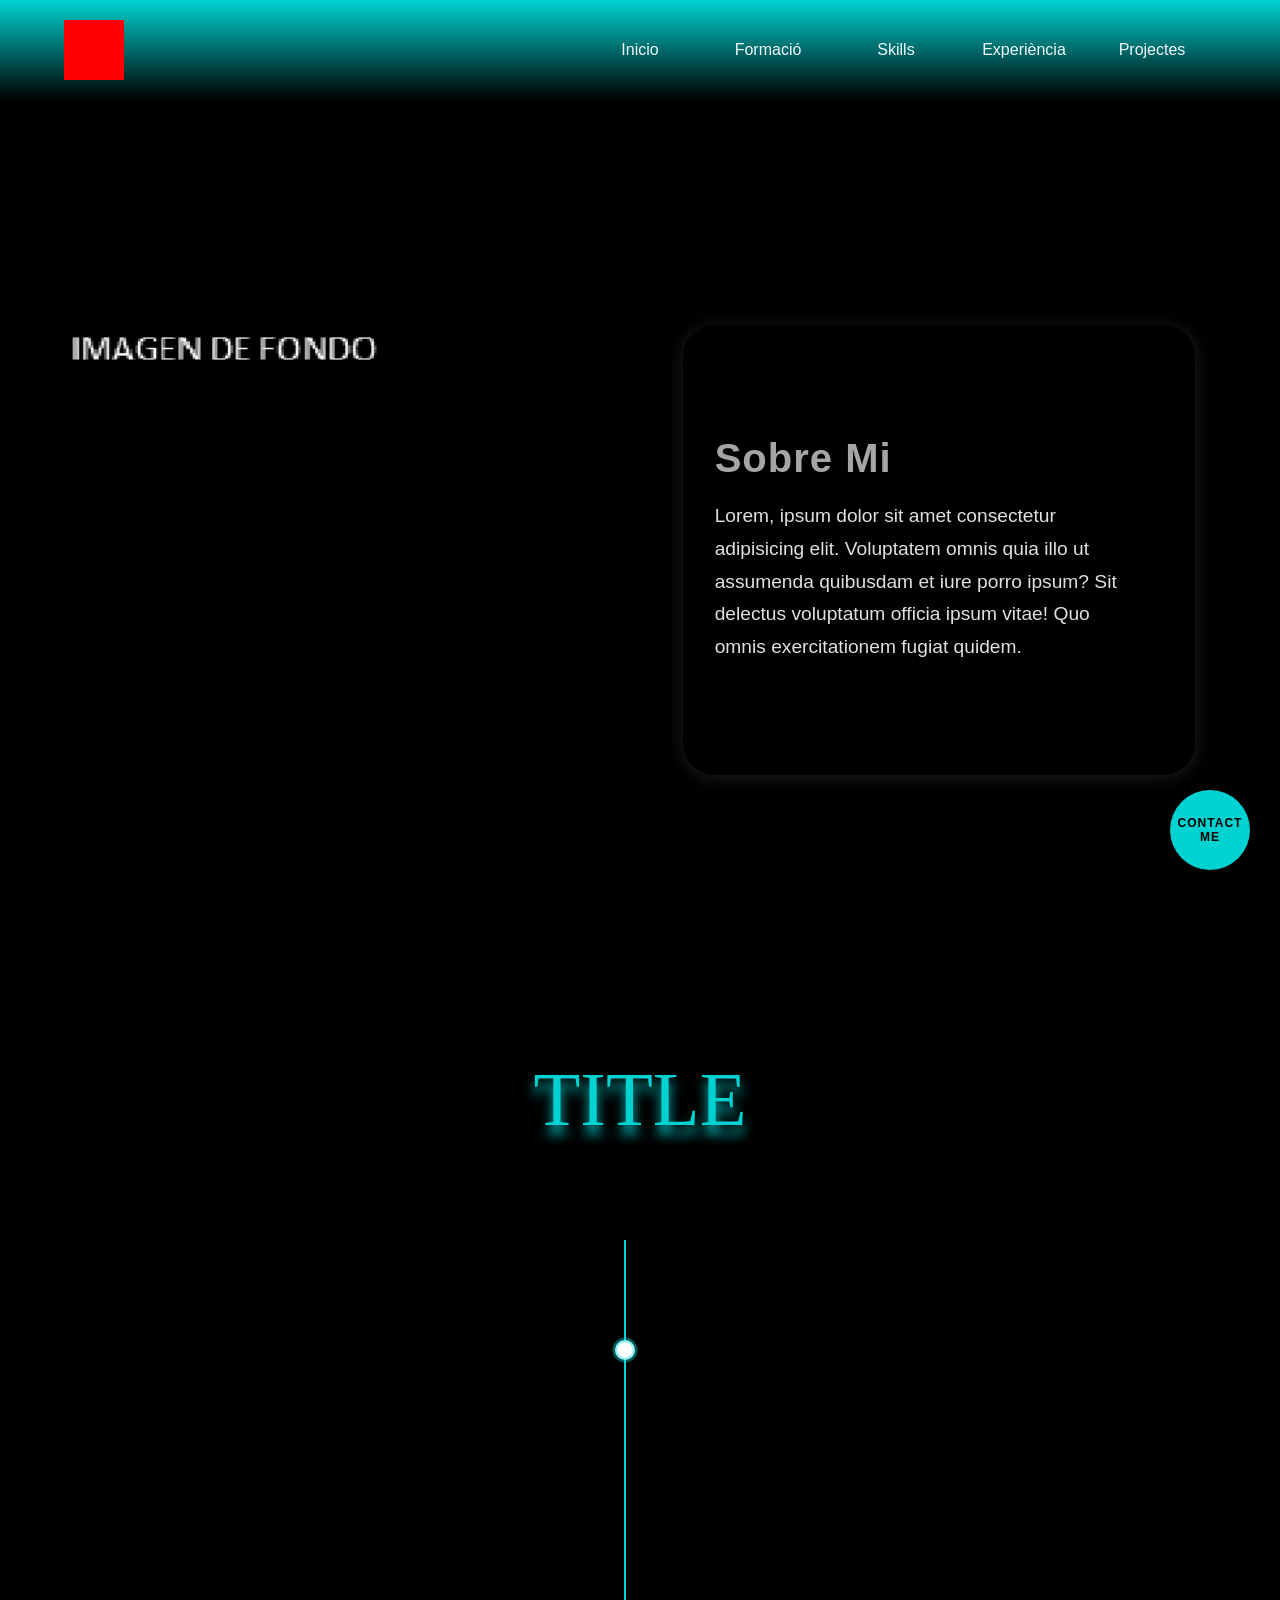
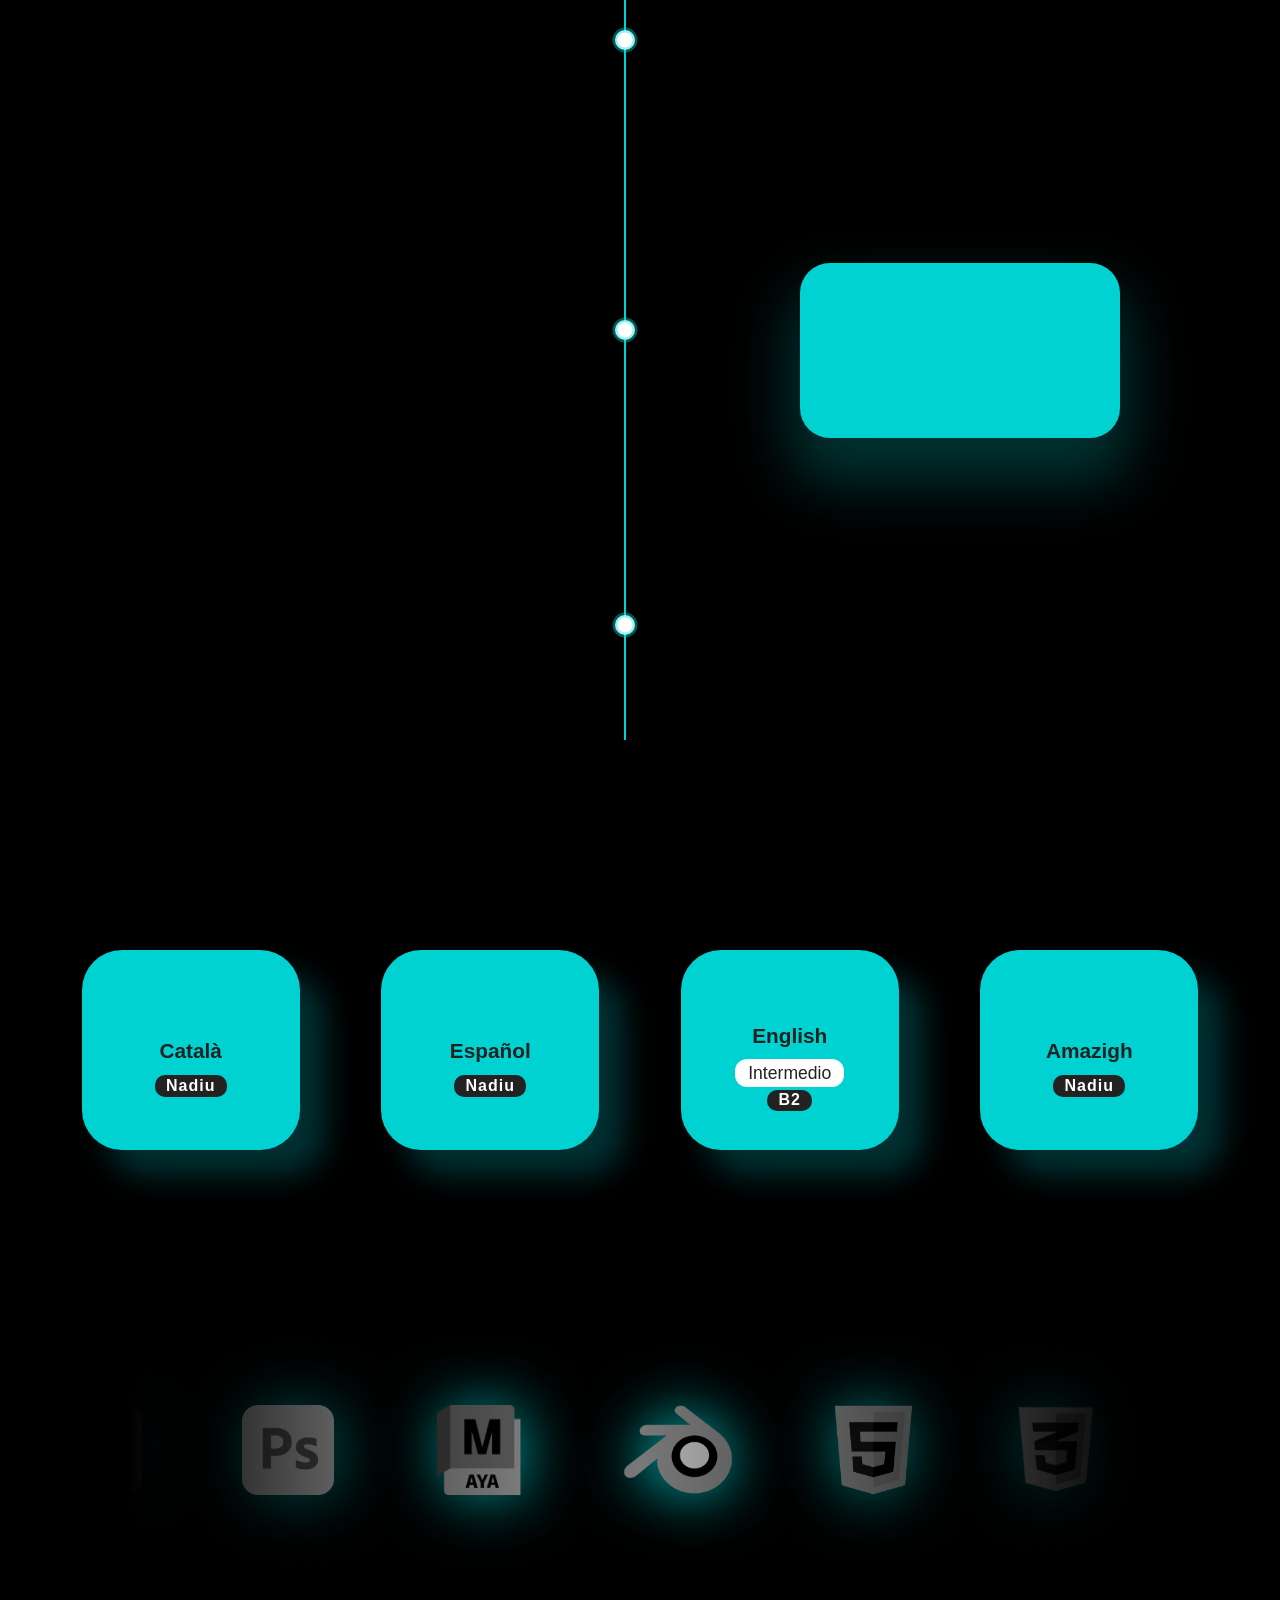
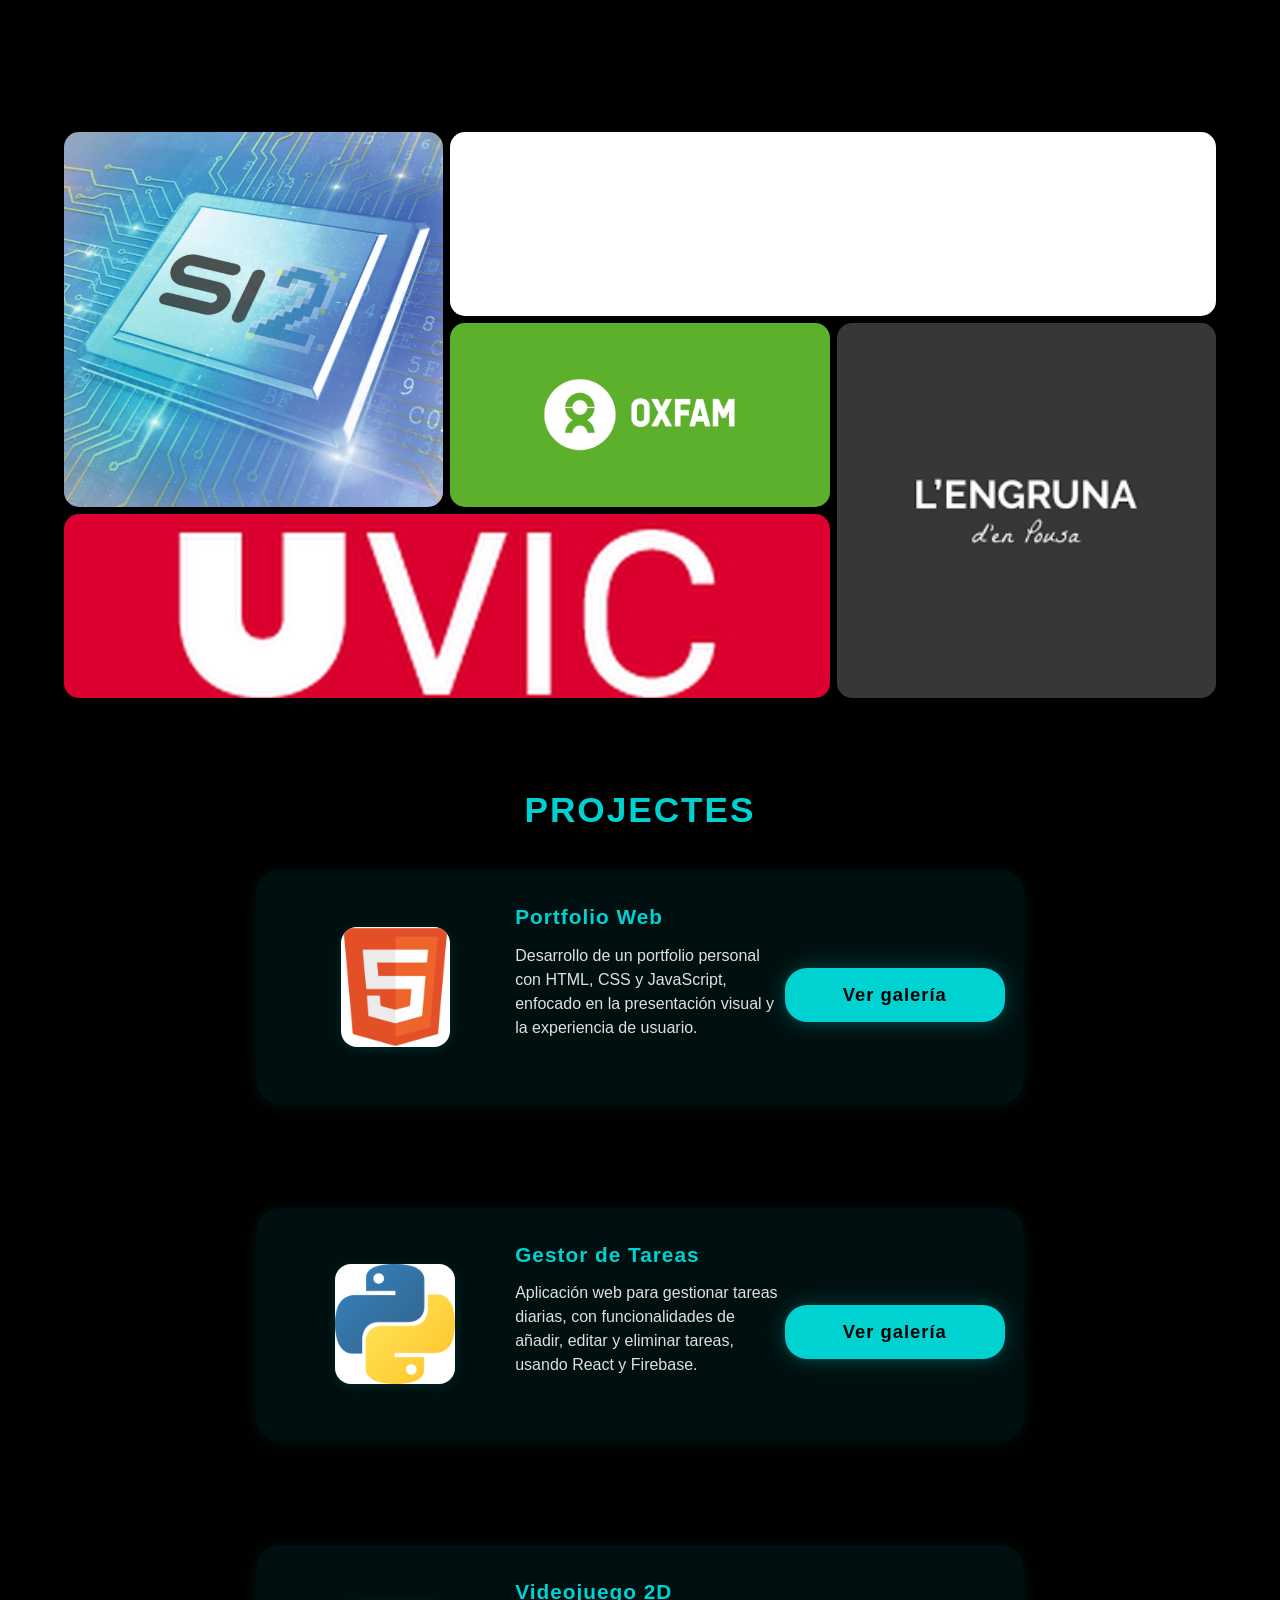
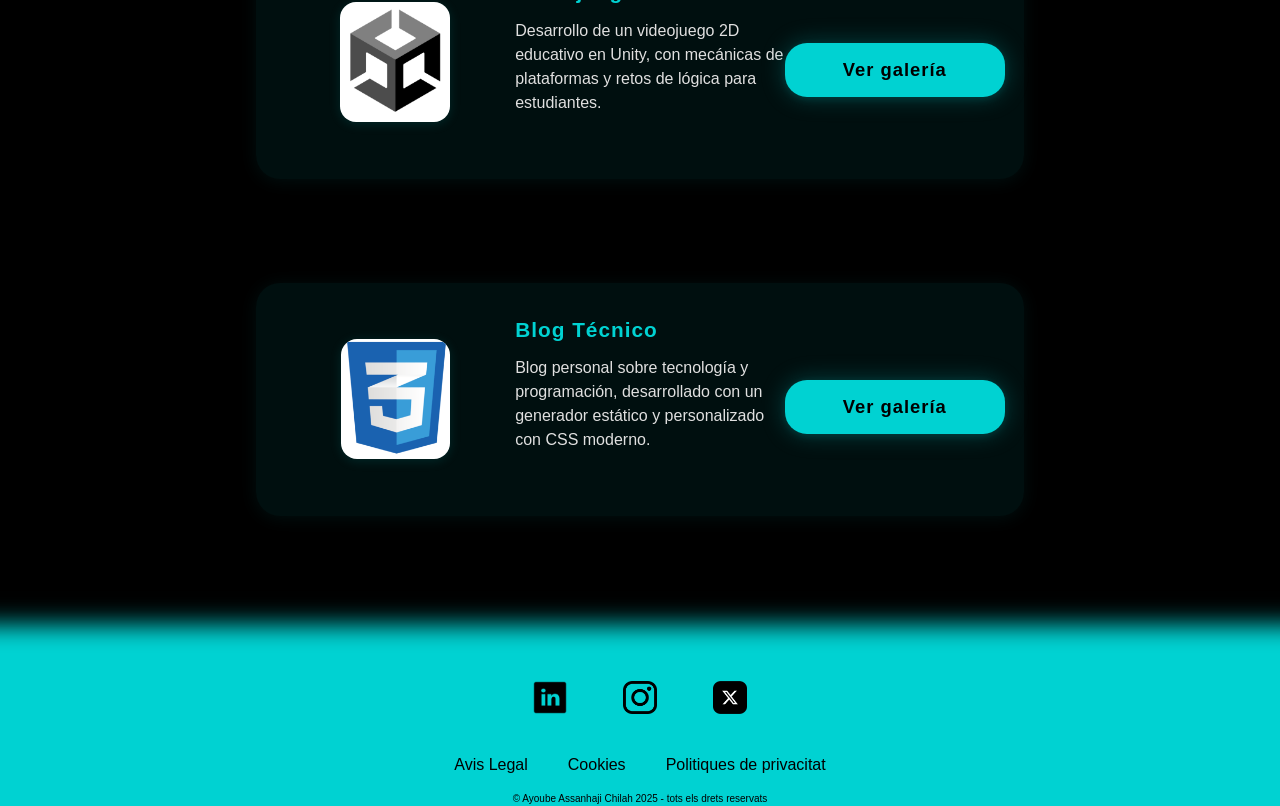
==== commit 7f5d5e3f: "mailto en PHP token (permanente) de mailtrap. y optimizacion de codigo del css con IA de 1800 lineas" ====
--- a/index.html
+++ b/index.html
@@ -7,6 +7,7 @@
   <title>CV - Ayoube</title>
   <link href="https://unpkg.com/aos@2.3.1/dist/aos.css" rel="stylesheet" />
   <link rel="stylesheet" href="style.css" />
+  <base href="IMG-references/" />
 </head>
 
 <body>
@@ -197,30 +198,30 @@
   <section id="carrusel_skills">
     <div class="carousel">
       <div class="track">
-        <img src="/IMG-references/logos/Adobe_After_Effects_CC_icon.svg.png" alt="After Effects">
-        <img src="/IMG-references/logos/Adobe_Photoshop_CC_icon.svg.png" alt="PhotoShop">
-        <img src="/IMG-references/logos/autodesk-maya-small-social-400.png" alt="Maya">
-        <img src="/IMG-references/logos/Blender_logo_no_text.svg.png" alt="Blender">
-        <img src="/IMG-references/logos/HTML-5-Badge-Logo.png" alt="HTML">
-        <img src="/IMG-references/logos/logotipo_css-min.png" alt="CSS">
-        <img src="/IMG-references/logos/Python-logo-notext.svg.png" alt="Python">
-        <img src="/IMG-references/logos/substant-painter.png" alt="Substance Painter 3D">
-        <img src="/IMG-references/logos/Unity-logo.png" alt="Unity">
-        <img src="/IMG-references/logos/pngimg.com - mysql_PNG23.png" alt="MySQL">
-
-
-
-
-        <img src="/IMG-references/logos/Adobe_After_Effects_CC_icon.svg.png" alt="After Effects">
-        <img src="/IMG-references/logos/Adobe_Photoshop_CC_icon.svg.png" alt="PhotoShop">
-        <img src="/IMG-references/logos/autodesk-maya-small-social-400.png" alt="Maya">
-        <img src="/IMG-references/logos/Blender_logo_no_text.svg.png" alt="Blender">
-        <img src="/IMG-references/logos/HTML-5-Badge-Logo.png" alt="HTML">
-        <img src="/IMG-references/logos/logotipo_css-min.png" alt="CSS">
-        <img src="/IMG-references/logos/Python-logo-notext.svg.png" alt="Python">
-        <img src="/IMG-references/logos/substant-painter.png" alt="Substance Painter 3D">
-        <img src="/IMG-references/logos/Unity-logo.png" alt="Unity">
-        <img src="/IMG-references/logos/pngimg.com - mysql_PNG23.png" alt="MySQL">
+        <img src="logos/Adobe_After_Effects_CC_icon.svg.png" alt="After Effects">
+        <img src="logos/Adobe_Photoshop_CC_icon.svg.png" alt="PhotoShop">
+        <img src="logos/autodesk-maya-small-social-400.png" alt="Maya">
+        <img src="logos/Blender_logo_no_text.svg.png" alt="Blender">
+        <img src="logos/HTML-5-Badge-Logo.png" alt="HTML">
+        <img src="logos/logotipo_css-min.png" alt="CSS">
+        <img src="logos/Python-logo-notext.svg.png" alt="Python">
+        <img src="logos/substant-painter.png" alt="Substance Painter 3D">
+        <img src="logos/Unity-logo.png" alt="Unity">
+        <img src="logos/pngimg.com - mysql_PNG23.png" alt="MySQL">
+
+
+
+
+        <img src="logos/Adobe_After_Effects_CC_icon.svg.png" alt="After Effects">
+        <img src="logos/Adobe_Photoshop_CC_icon.svg.png" alt="PhotoShop">
+        <img src="logos/autodesk-maya-small-social-400.png" alt="Maya">
+        <img src="logos/Blender_logo_no_text.svg.png" alt="Blender">
+        <img src="logos/HTML-5-Badge-Logo.png" alt="HTML">
+        <img src="logos/logotipo_css-min.png" alt="CSS">
+        <img src="logos/Python-logo-notext.svg.png" alt="Python">
+        <img src="logos/substant-painter.png" alt="Substance Painter 3D">
+        <img src="logos/Unity-logo.png" alt="Unity">
+        <img src="logos/pngimg.com - mysql_PNG23.png" alt="MySQL">
       </div>
     </div>
   </section>
@@ -259,14 +260,14 @@
     <section id="projectes-section">
       <article class="project-art left">
         <div class="project-img">
-          <img src="/IMG-references/logos/HTML-5-Badge-Logo.png" alt="Proyecto 1" />
+          <img src="logos/HTML-5-Badge-Logo.png" alt="Proyecto 1" />
         </div>
         <div class="project-info">
           <h3>Portfolio Web</h3>
           <p>Desarrollo de un portfolio personal con HTML, CSS y JavaScript, enfocado en la presentación visual y la experiencia de usuario.</p>
           <div class="project-gallery">
-            <img src="/IMG-references/logos/HTML-5-Badge-Logo.png" alt="Portfolio Screenshot 1" />
-            <img src="/IMG-references/logos/logotipo_css-min.png" alt="Portfolio Screenshot 2" />
+            <img src="logos/HTML-5-Badge-Logo.png" alt="Portfolio Screenshot 1" />
+            <img src="logos/logotipo_css-min.png" alt="Portfolio Screenshot 2" />
           </div>
         </div>
         <button class="gallery-toggle square-btn">Ver galería</button>
@@ -277,24 +278,24 @@
           <h3>Gestor de Tareas</h3>
           <p>Aplicación web para gestionar tareas diarias, con funcionalidades de añadir, editar y eliminar tareas, usando React y Firebase.</p>
           <div class="project-gallery">
-            <img src="/IMG-references/logos/Python-logo-notext.svg.png" alt="Gestor Screenshot 1" />
-            <img src="/IMG-references/logos/Unity-logo.png" alt="Gestor Screenshot 2" />
+            <img src="logos/Python-logo-notext.svg.png" alt="Gestor Screenshot 1" />
+            <img src="logos/Unity-logo.png" alt="Gestor Screenshot 2" />
           </div>
         </div>
         <div class="project-img">
-          <img src="/IMG-references/logos/Python-logo-notext.svg.png" alt="Proyecto 2" />
+          <img src="logos/Python-logo-notext.svg.png" alt="Proyecto 2" />
         </div>
       </article>
       <article class="project-art left">
         <div class="project-img">
-          <img src="/IMG-references/logos/Unity-logo.png" alt="Proyecto 3" />
+          <img src="logos/Unity-logo.png" alt="Proyecto 3" />
         </div>
         <div class="project-info">
           <h3>Videojuego 2D</h3>
           <p>Desarrollo de un videojuego 2D educativo en Unity, con mecánicas de plataformas y retos de lógica para estudiantes.</p>
           <div class="project-gallery">
-            <img src="/IMG-references/logos/Unity-logo.png" alt="Juego Screenshot 1" />
-            <img src="/IMG-references/logos/Blender_logo_no_text.svg.png" alt="Juego Screenshot 2" />
+            <img src="logos/Unity-logo.png" alt="Juego Screenshot 1" />
+            <img src="logos/Blender_logo_no_text.svg.png" alt="Juego Screenshot 2" />
           </div>
         </div>
         <button class="gallery-toggle square-btn">Ver galería</button>
@@ -305,12 +306,12 @@
           <h3>Blog Técnico</h3>
           <p>Blog personal sobre tecnología y programación, desarrollado con un generador estático y personalizado con CSS moderno.</p>
           <div class="project-gallery">
-            <img src="/IMG-references/logos/logotipo_css-min.png" alt="Blog Screenshot 1" />
-            <img src="/IMG-references/logos/Adobe_Photoshop_CC_icon.svg.png" alt="Blog Screenshot 2" />
+            <img src="logos/logotipo_css-min.png" alt="Blog Screenshot 1" />
+            <img src="logos/Adobe_Photoshop_CC_icon.svg.png" alt="Blog Screenshot 2" />
           </div>
         </div>
         <div class="project-img">
-          <img src="/IMG-references/logos/logotipo_css-min.png" alt="Proyecto 4" />
+          <img src="logos/logotipo_css-min.png" alt="Proyecto 4" />
         </div>
       </article>
       <script>
@@ -353,13 +354,13 @@
   <footer>
     <div id="social-media">
       <a href="">
-        <img src="/IMG-references/linkedin-black-logo.png" alt="Pequeño coche rojo en un semáforo" />
+        <img src="linkedin-black-logo.png" alt="Pequeño coche rojo en un semáforo" />
       </a>
       <a href="">
-        <img src="IMG-references/87390.png" alt="Pequeño coche rojo en un semáforo" />
+        <img src="87390.png" alt="Pequeño coche rojo en un semáforo" />
       </a>
       <a href="">
-        <img src="IMG-references/x-social-media-logo-icon.webp" alt="Pequeño coche rojo en un semáforo" />
+        <img src="x-social-media-logo-icon.webp" alt="Pequeño coche rojo en un semáforo" />
       </a>
     </div>
     <div id="PP">
--- a/style.css
+++ b/style.css
@@ -1,95 +1,30 @@
-/* FOOTER CONTACT MINIMALISTA */
-footer #contact {
-    display: flex;
-    align-items: center;
-    justify-content: center;
-    height: 70px;
-    width: 100%;
-    background: none;
-    margin: 0;
-    padding: 0;
-}
-footer #contact > div {
-    display: flex;
-    flex-direction: column;
-    align-items: center;
-    justify-content: center;
-    gap: 0.2rem;
-    width: 100%;
-}
-footer #contact span {
-    color: var(--second);
-    font-size: 1rem;
-        font-size: 1.1rem;
-        color: #222;
-        font-weight: 500;
-        background: #fff;
-        border-radius: 12px;
-        padding: 0.2rem 0.8rem;
-        margin-bottom: 0.1rem;
-        box-shadow: 0 1px 4px #00d2d2a0;
-    }
-    #llenguatges .lang-level.native {
-        background: #00d2d2;
-        color: #fff;
-        font-weight: 700;
-        border: 2px solid #fff;
-    }
-
-    #llenguatges .lang-cert {
-        font-size: 1rem;
-        color: #fff;
-        background: #222;
-        border-radius: 10px;
-        padding: 0.1rem 0.7rem;
-        margin-top: 0.1rem;
-        font-weight: 600;
-        letter-spacing: 1px;
-        box-shadow: 0 1px 4px #00d2d2a0;
-    }
-}
-footer #contact a:hover {
-    color: #00ffff;
-    text-decoration: underline;
-}
-@media (max-width: 600px) {
-    footer #contact {
-        height: auto;
-        padding: 0.5rem 0;
-    }
-    footer #contact span, footer #contact a {
-        font-size: 0.95rem;
-    }
-}
+/* ========================================
+   VARIABLES Y RESET
+   ======================================== */
+:root {
+    --primary: black;
+    --second: #00d2d2;
+    --duration: 20s;
+}
+
 * {
     margin: 0;
     padding: 0;
+    box-sizing: border-box;
     font-family: sans-serif;
 }
-
-/* ROOT */
-/* ROOT */
-
-:root {
-    --primary: black;
-    --second: #00d2d2;
-}
-
-/* ROOT */
-/* ROOT */
-
 
 body {
     background-color: var(--primary);
 }
+
 html, body {
     overflow-x: hidden;
 }
 
-/* ///////////////////////////////////////////////////////////// */
-/* HEADER */
-/* ///////////////////////////////////////////////////////////// */
-
+/* ========================================
+   HEADER
+   ======================================== */
 header {
     background: linear-gradient(0deg, var(--primary) 0%, var(--second) 100%);
     height: 100px;
@@ -99,7 +34,6 @@
 }
 
 header #logo-header {
-
     width: 60px;
     height: 60px;
     background-color: red;
@@ -110,7 +44,6 @@
     display: flex;
     justify-content: space-between;
     align-items: center;
-    flex-direction: row;
     width: 50%;
     height: 60px;
     margin-right: 5%;
@@ -119,14 +52,11 @@
 header #main-menu p {
     width: 25%;
     display: inline-block;
-    height: auto;
     padding: 5px;
-    text-decoration: none;
     font-size: 1rem;
     color: white;
     text-align: center;
     position: relative;
-
     font-family: 'Montserrat', sans-serif;
 }
 
@@ -142,28 +72,17 @@
     bottom: 0;
     width: 0;
     height: 2px;
-    background: rgb(255, 255, 255);
-    transition: 0.5s;
+    background: #fff;
+    transition: width 0.5s;
 }
 
 #main-menu p:hover::after {
     width: 100%;
 }
 
-/* ///////////////////////////////////////////////////////////// */
-/* HEADER */
-/* ///////////////////////////////////////////////////////////// */
-
-/* ///////////////////////////////////////////////////////////// */
-/* HEADER SECTION */
-/* HEADER SECTION */
-/* ///////////////////////////////////////////////////////////// */
-
-
-/* =============================== */
-/* HEADER SECTION PERSONALIZADO    */
-/* =============================== */
-
+/* ========================================
+   HERO SECTION
+   ======================================== */
 section#section-header.section-header-bg {
     height: 900px;
     width: 100vw;
@@ -172,9 +91,7 @@
     justify-content: space-evenly;
     align-items: center;
     position: relative;
-    background: url('IMG-references/me/Untitled.png') center center/cover no-repeat;
-    background-position: center;
-    background-size: cover;
+    background: url('IMG-references/me/Untitled.png') center/cover no-repeat;
     filter: grayscale(1);
     overflow: hidden;
 }
@@ -183,7 +100,6 @@
     width: 40%;
     height: 450px;
     background: transparent;
-    /* Solo para ocupar espacio, la imagen es el fondo de la sección */
 }
 
 section#section-header .section-header-content {
@@ -217,57 +133,23 @@
     color: #e0e0e0;
 }
 
-@media (max-width: 900px) {
-    section#section-header.section-header-bg {
-        flex-direction: column;
-        height: auto;
-        min-height: 600px;
-        padding: 2rem 0;
-    }
-    section#section-header .section-header-img,
-    section#section-header .section-header-content {
-        width: 85vw;
-        max-width: 98vw;
-        height: auto;
-        min-height: 220px;
-        margin-bottom: 2rem;
-    }
-    section#section-header .section-header-content {
-        padding: 1.2rem 1rem;
-    }
-}
-
-
-
-
-/* ///////////////////////////////////////////////////////////// */
-/* HEADER SECTION */
-/* HEADER SECTION */
-/* ///////////////////////////////////////////////////////////// */
-
-/* ///////////////////////////////////////////////////////////// */
-/* DIV FORMACIÓ
-/* DIV FORMACIÓ
-/* ///////////////////////////////////////////////////////////// */
-
+/* ========================================
+   FORMACIÓ
+   ======================================== */
 div#formacio {
     height: 1500px;
-
     display: block;
     position: relative;
     background-color: var(--primary);
-
     z-index: 800;
 }
 
 div#formacio div#title-formacio {
     height: 200px;
     width: 100%;
-
-    display: flex;
-    justify-content: center;
-    align-items: center;
-
+    display: flex;
+    justify-content: center;
+    align-items: center;
     background-color: var(--primary);
 }
 
@@ -284,9 +166,6 @@
     text-shadow: 0px 15px 16px var(--second);
 }
 
-/* APARTATS DE FORMACIÓ */
-/* APARTATS DE FORMACIÓ */
-
 svg#svg-formacio {
     position: absolute;
     right: 50vw;
@@ -296,21 +175,12 @@
     z-index: 999;
 }
 
-/* APARTATS DE FORMACIÓ */
-/* APARTATS DE FORMACIÓ */
-
-
-
 #sec-form {
     display: grid;
     position: relative;
-
     grid-template-columns: 1fr 1fr;
-    grid-template-rows: repeat(auto);
     justify-items: center;
     align-items: center;
-    gap: 0px 0px;
-
     height: 80%;
     width: 100%;
 }
@@ -328,138 +198,139 @@
 }
 
 #sec-form div.sec-form-div:nth-child(1),
-div.sec-form-div:nth-child(4),
-div.sec-form-div:nth-child(5),
-div.sec-form-div:nth-child(8) {
+#sec-form div.sec-form-div:nth-child(4),
+#sec-form div.sec-form-div:nth-child(5),
+#sec-form div.sec-form-div:nth-child(8) {
     opacity: 0;
 }
 
-#sec-form div.sec-form-div:nth-child(2):hover {
-    box-shadow: rgba(0, 255, 255, 0.321) 0px 65px 60px 10px;
-}
-
-#sec-form div.sec-form-div:nth-child(3):hover {
-    box-shadow: rgba(0, 255, 255, 0.321) 0px 65px 60px 10px;
-}
-
-#sec-form div.sec-form-div:nth-child(6):hover {
-    box-shadow: rgba(0, 255, 255, 0.321) 0px 65px 60px 10px;
-}
-
+#sec-form div.sec-form-div:nth-child(2):hover,
+#sec-form div.sec-form-div:nth-child(3):hover,
+#sec-form div.sec-form-div:nth-child(6):hover,
 #sec-form div.sec-form-div:nth-child(7):hover {
     box-shadow: rgba(0, 255, 255, 0.321) 0px 65px 60px 10px;
 }
 
-
-/* ///////////////////////////////////////////////////////////// */
-/* DIV FORMACIÓ
-/* DIV FORMACIÓ
-/* ///////////////////////////////////////////////////////////// */
-
-/* ///////////////////////////////////////////////////////////// */
-/* COMPETÈNCIES LINGUISTIQUES
-/* COMPETÈNCIES LINGUISTIQUES
-/* ///////////////////////////////////////////////////////////// */
-
-
+/* ========================================
+   LLENGUATGES
+   ======================================== */
 #llenguatges {
     display: flex;
     justify-content: space-evenly;
     align-items: center;
-
     height: 300px;
     width: 100%;
-
     perspective: 900px;
     transform-style: preserve-3d;
-
-    box-shadow: 1px 1px 25px 55px rgba(0, 0, 0, 1) inset;
-    -webkit-box-shadow: 1px 1px 25px 55px rgba(0, 0, 0, 1) inset;
-    -moz-box-shadow: 1px 1px 25px 55px rgba(0, 0, 0, 1) inset;
-
-    background-repeat: no-repeat;
-    background-size: cover;
-    background-position: center;
-
+    box-shadow: inset 1px 1px 25px 55px rgba(0, 0, 0, 1);
+    background: no-repeat center/cover;
     overflow: overlay;
 }
 
-
-
 #llenguatges .card {
-
     display: flex;
     justify-content: center;
     align-items: center;
     flex-direction: column;
-
-
     height: 200px;
     width: 17%;
     border-radius: 40px;
     background-color: var(--second);
-
     box-shadow: 25px 25px 30px rgba(0, 247, 255, 0.2);
-
-    transition: all transform 0.1s ease-out;
+    transition: all 0.1s ease-out;
     transform-style: preserve-3d;
 }
 
-div#llenguatges div.card:hover {
+#llenguatges .card:hover {
     box-shadow: 25px 25px 30px rgba(0, 247, 255, 0.438);
     transform: translateZ(30px) rotateY(20deg) rotateX(10deg);
     background-color: var(--second);
-
-}
-
-
-/* ///////////////////////////////////////////////////////////// */
-/* COMPETÈNCIES LINGUISTIQUES
-/* COMPETÈNCIES LINGUISTIQUES
-/* ///////////////////////////////////////////////////////////// */
-
-/* ///////////////////////////////////////////////////////////// */
-/* SKILLS
-/* SKILLS
-/* ///////////////////////////////////////////////////////////// */
-
-:root {
-    --duration: 20s;
-}
-
-
+}
+
+#llenguatges .lang-flag-img {
+    position: absolute;
+    top: 18px;
+    left: 18px;
+    width: 16px;
+    height: 11px;
+    object-fit: cover;
+    border-radius: 2px;
+    box-shadow: 0 1px 4px rgba(0,0,0,0.12);
+    z-index: 3;
+    background: #fff;
+}
+
+#llenguatges .lang-title {
+    font-size: 1.3rem;
+    font-weight: 700;
+    color: #222;
+    margin-bottom: 0.7rem;
+    margin-top: 2.2rem;
+    z-index: 2;
+}
+
+#llenguatges .lang-level {
+    font-size: 1.1rem;
+    color: #222;
+    font-weight: 500;
+    background: #fff;
+    border-radius: 12px;
+    padding: 0.2rem 0.8rem;
+    margin-bottom: 0.1rem;
+    box-shadow: 0 1px 4px #00d2d2a0;
+}
+
+#llenguatges .lang-level.native {
+    background: #00d2d2;
+    color: #fff;
+    font-weight: 700;
+    border: 2px solid #fff;
+}
+
+#llenguatges .lang-cert {
+    font-size: 1rem;
+    color: #fff;
+    background: #222;
+    border-radius: 10px;
+    padding: 0.1rem 0.7rem;
+    margin-top: 0.1rem;
+    font-weight: 600;
+    letter-spacing: 1px;
+    box-shadow: 0 1px 4px #00d2d2a0;
+}
+
+/* ========================================
+   CAROUSEL / SKILLS
+   ======================================== */
 .carousel {
     display: flex;
     align-items: center;
-        width: 100%;
+    width: 100%;
     height: 500px;
     background-color: var(--primary);
     overflow: hidden;
     position: relative;
 }
 
-.carousel::before {
-    content: "";
-    position: absolute;
-    top: 0;
-    left: 0;
-    width: 50vw;
-    height: 100%;
-    background: linear-gradient(to right, var(--primary) 20%, transparent 100%);
-    z-index: 10;
-    pointer-events: none;
-}
-
+.carousel::before,
 .carousel::after {
     content: "";
     position: absolute;
     top: 0;
-    right: 0;
     width: 50vw;
     height: 100%;
-    background: linear-gradient(to left, var(--primary) 20%, transparent 100%);
     z-index: 10;
     pointer-events: none;
+}
+
+.carousel::before {
+    left: 0;
+    background: linear-gradient(to right, var(--primary) 20%, transparent 100%);
+}
+
+.carousel::after {
+    right: 0;
+    background: linear-gradient(to left, var(--primary) 20%, transparent 100%);
 }
 
 .track {
@@ -473,59 +344,21 @@
     margin: 0 50px;
     object-fit: cover;
     user-select: none;
-    -webkit-user-drag: none;
-    -webkit-filter: grayscale(1) invert(1);
     filter: grayscale(1) invert(1) drop-shadow(1px 1px 30px var(--second));
-
 }
 
 @keyframes scroll {
-    from {
-        transform: translateX(0);
-    }
-
-    to {
-        transform: translateX(calc(-7vw * 17.65));
-    }
-}
-
-@media only screen and (max-width: 600px) {
-    .carousel {
-        height: 200px;
-    }
-    .track img {
-    margin: 0 20px;
-}
-@keyframes scroll {
-    from {
-        transform: translateX(0);
-    }
-
-    to {
-        transform: translateX(calc(-7vw * 22));
-    }
-}
-}
-
-/* ///////////////////////////////////////////////////////////// */
-/* SKILLS
-/* SKILLS
-/* ///////////////////////////////////////////////////////////// */
-
-
-/* ///////////////////////////////////////////////////////////// */
-/* exp laboral
-/* exp laboral
-/* ///////////////////////////////////////////////////////////// */
-
-/* ///////////////////////////////////////////////////////////// */
-/* PROJECTES ALTERNOS */
-/* ///////////////////////////////////////////////////////////// */
-
+    from { transform: translateX(0); }
+    to { transform: translateX(calc(-7vw * 17.65)); }
+}
+
+/* ========================================
+   PROJECTES
+   ======================================== */
 #projectes {
     width: 100%;
     background: var(--primary);
-    padding: 60px 0 40px 0;
+    padding: 60px 0 40px;
 }
 
 #projectes > div > p {
@@ -558,42 +391,79 @@
     padding: 2.2rem 1.2rem;
     min-height: 220px;
     width: 60%;
-    margin: 0 auto 0 auto;
+    margin: 0 auto;
     transition: box-shadow 0.2s;
     position: relative;
-    overflow: visible; /* Permitir que el botón salga del contenedor */
+    overflow: visible;
     z-index: 2;
 }
 
-/* Fondo parallax para los artículos de proyectos */
 .project-art::before {
     content: "";
     position: absolute;
-    top: 0; left: 0; right: 0; bottom: 0;
-    background-image: url('/IMG-references/lenguas/fondo-parallax.jpg');
-    background-size: cover;
-    background-position: center;
-    background-attachment: fixed;
+    inset: 0;
+    background: url('lenguas/fondo-parallax.jpg') center/cover fixed;
     opacity: 0.18;
     z-index: 0;
     pointer-events: none;
 }
+
 .project-art > * {
     position: relative;
     z-index: 2;
 }
-/* Botón de galería más accesible y con animación de parpadeo */
-/* Botón de galería más accesible, estirado y con animación de parpadeo */
-/* Botón de galería responsivo y que no cubre el texto */
+
+.project-art.left { flex-direction: row; }
+.project-art.right { flex-direction: row-reverse; }
+
+.project-img {
+    flex: 0 0 160px;
+    display: flex;
+    align-items: center;
+    justify-content: center;
+    height: 140px;
+    margin: 0 2.5rem;
+}
+
+.project-img img {
+    max-width: 120px;
+    max-height: 120px;
+    border-radius: 16px;
+    box-shadow: 0 2px 12px 0 rgba(0,210,210,0.13);
+    background: #fff;
+    object-fit: contain;
+}
+
+.project-info {
+    flex: 1;
+    color: #fff;
+    display: flex;
+    flex-direction: column;
+    gap: 0.7rem;
+}
+
+.project-info h3 {
+    color: var(--second);
+    font-size: 1.3rem;
+    margin-bottom: 0.2rem;
+    font-weight: 600;
+    letter-spacing: 1px;
+}
+
+.project-info p {
+    font-size: 1rem;
+    color: #e0e0e0;
+    line-height: 1.5;
+}
+
+/* Gallery Toggle Button */
 .gallery-toggle.square-btn {
-    position: static;
-    margin-left: auto;
-    margin-right: auto;
     display: block;
     width: 90%;
     max-width: 220px;
     min-width: 120px;
     height: 54px;
+    margin: 1.2rem auto 0.2rem;
     background: var(--second);
     color: var(--primary);
     border: none;
@@ -605,31 +475,22 @@
     transition: background 0.2s, color 0.2s, box-shadow 0.2s;
     z-index: 10;
     padding: 0 1.2rem;
-    white-space: normal;
     text-align: center;
     outline: 3px solid transparent;
-    animation: btn-blink-shadow 2s infinite alternate;
+    animation: btn-blink 2s infinite alternate;
     letter-spacing: 1px;
-    margin-top: 1.2rem;
-    margin-bottom: 0.2rem;
-}
-
-@keyframes btn-blink-shadow {
-    0% {
-        box-shadow: 0 0 24px 0 rgba(0,210,210,0.25), 0 2px 8px 0 rgba(0,210,210,0.13);
-    }
-    50% {
-        box-shadow: 0 0 44px 8px rgba(0,255,255,0.55), 0 2px 16px 0 rgba(0,210,210,0.18);
-    }
-    100% {
-        box-shadow: 0 0 24px 0 rgba(0,210,210,0.25), 0 2px 8px 0 rgba(0,210,210,0.13);
-    }
-}
+}
+
+@keyframes btn-blink {
+    0%, 100% { box-shadow: 0 0 24px 0 rgba(0,210,210,0.25), 0 2px 8px 0 rgba(0,210,210,0.13); }
+    50% { box-shadow: 0 0 44px 8px rgba(0,255,255,0.55), 0 2px 16px 0 rgba(0,210,210,0.18); }
+}
+
 .gallery-toggle.square-btn:hover {
     background: #00ffff;
     color: #222;
     outline: 3px solid #00ffff;
-    animation: btn-blink-shadow 1s infinite alternate;
+    animation: btn-blink 1s infinite alternate;
 }
 
 .project-gallery {
@@ -641,11 +502,13 @@
     transition: max-height 0.5s cubic-bezier(0.4,0,0.2,1), opacity 0.4s;
     opacity: 0;
 }
+
 .project-gallery.open {
     max-height: 300px;
     opacity: 1;
     margin-bottom: 0.5rem;
 }
+
 .project-gallery img {
     width: 80px;
     height: 80px;
@@ -656,673 +519,35 @@
     border: 2px solid var(--second);
     transition: transform 0.2s;
 }
+
 .project-gallery img:hover {
     transform: scale(1.08);
     border-color: #00ffff;
 }
-.project-art.left {
-    flex-direction: row;
-}
-.project-art.right {
-    flex-direction: row-reverse;
-}
-.project-img {
-    flex: 0 0 160px;
-    display: flex;
-    align-items: center;
-    justify-content: center;
-    height: 140px;
-    margin: 0 2.5rem;
-}
-.project-img img {
-    max-width: 120px;
-    max-height: 120px;
-    border-radius: 16px;
-    box-shadow: 0 2px 12px 0 rgba(0,210,210,0.13);
-    background: #fff;
-    object-fit: contain;
-}
-.project-info {
-    flex: 1 1 0;
-    color: #fff;
-    display: flex;
-    flex-direction: column;
-    gap: 0.7rem;
-}
-.project-info h3 {
-    color: var(--second);
-    font-size: 1.3rem;
-    margin-bottom: 0.2rem;
-    font-weight: 600;
-    letter-spacing: 1px;
-}
-.project-info p {
-    font-size: 1rem;
-    color: #e0e0e0;
-    line-height: 1.5;
-}
-
-@media (max-width: 900px) {
-    #projectes-section {
-        width: 98%;
-        gap: 3.5rem;
-        max-width: 100%;
-    }
-    .project-art {
-        padding: 1.2rem 0.7rem;
-        width: 95%;
-        min-width: 0;
-    }
-    .gallery-toggle.square-btn {
-        right: -28px;
-        width: 38px;
-        height: 38px;
-        min-width: 38px;
-        min-height: 38px;
-        max-width: 38px;
-        max-height: 38px;
-        font-size: 0.85rem;
-    }
-    .project-img {
-        margin: 0 1rem;
-        flex-basis: 90px;
-        height: 90px;
-    }
-    .project-img img {
-        max-width: 70px;
-        max-height: 70px;
-    }
-    .project-gallery img {
-        width: 55px;
-        height: 55px;
-    }
-}
-@media (max-width: 600px) {
-    .project-art {
-        flex-direction: column !important;
-        align-items: flex-start;
-    /* =============================== */
-    /* RESET & ROOT */
-    /* =============================== */
-    * {
-      margin: 0;
-      padding: 0;
-      font-family: sans-serif;
-    }
-
-    :root {
-      --primary: black;
-      --second: #00d2d2;
-      --duration: 20s;
-    }
-
-    body {
-      background-color: var(--primary);
-    }
-    html, body {
-      overflow-x: hidden;
-    }
-
-    /* =============================== */
-    /* HEADER */
-    /* =============================== */
-    header {
-      background: linear-gradient(0deg, var(--primary) 0%, var(--second) 100%);
-      height: 100px;
-      display: flex;
-      justify-content: space-between;
-      align-items: center;
-    }
-    header #logo-header {
-      width: 60px;
-      height: 60px;
-      background-color: red;
-      margin-left: 5%;
-    }
-    header #main-menu {
-      display: flex;
-      justify-content: space-between;
-      align-items: center;
-      flex-direction: row;
-      width: 50%;
-      height: 60px;
-      margin-right: 5%;
-    }
-    header #main-menu p {
-      width: 25%;
-      display: inline-block;
-      height: auto;
-      padding: 5px;
-      text-decoration: none;
-      font-size: 1rem;
-      color: white;
-      text-align: center;
-      position: relative;
-      font-family: 'Montserrat', sans-serif;
-    }
-    header #main-menu p a {
-      text-decoration: none;
-      color: aliceblue;
-    }
-    #main-menu p::after {
-      content: "";
-      position: absolute;
-      left: 0;
-      bottom: 0;
-      width: 0;
-      height: 2px;
-      background: rgb(255, 255, 255);
-      transition: 0.5s;
-    }
-    #main-menu p:hover::after {
-      width: 100%;
-    }
-
-    /* =============================== */
-    /* HEADER SECTION */
-    /* =============================== */
-    section#section-header.section-header-bg {
-      height: 900px;
-      width: 100vw;
-      min-height: 500px;
-      display: flex;
-      justify-content: space-evenly;
-      align-items: center;
-      position: relative;
-      background: url('IMG-references/me/362a619f-cb77-44ea-b03c-e7a25d6bd97a.jpg') center center/cover no-repeat;
-      filter: grayscale(1);
-      overflow: hidden;
-    }
-    section#section-header .section-header-img {
-      width: 40%;
-      height: 450px;
-      background: transparent;
-    }
-    section#section-header .section-header-content {
-      width: 40%;
-      height: 450px;
-      background: rgba(0,0,0,0.68);
-      color: #fff;
-      display: flex;
-      flex-direction: column;
-      align-items: flex-start;
-      justify-content: center;
-      padding: 2.5rem 2rem;
-      border-radius: 32px;
-      box-shadow: 0 2px 18px 0 rgba(0,210,210,0.18);
-      z-index: 2;
-      backdrop-filter: blur(1.5px);
-    }
-    section#section-header .section-header-content h2 {
-      color: var(--second);
-      font-size: 2.5rem;
-      margin-bottom: 1.2rem;
-      font-weight: 700;
-      letter-spacing: 1px;
-    }
-    section#section-header .section-header-content p {
-      font-size: 1.2rem;
-      line-height: 1.7;
-      max-width: 90%;
-      color: #e0e0e0;
-    }
-    @media (max-width: 900px) {
-      section#section-header.section-header-bg {/* ...existing code... */}
-      section#section-header .section-header-img,
-      section#section-header .section-header-content {/* ...existing code... */}
-      section#section-header .section-header-content {/* ...existing code... */}
-    }
-
-    /* =============================== */
-    /* FORMACIÓ */
-    /* =============================== */
-    div#formacio {
-      height: 1500px;
-      display: block;
-      position: relative;
-      background-color: var(--primary);
-      z-index: 800;
-    }
-    div#formacio div#title-formacio {
-      height: 200px;
-      width: 100%;
-      display: flex;
-      justify-content: center;
-      align-items: center;
-      background-color: var(--primary);
-    }
-    div#formacio div#title-formacio p {
-      color: var(--second);
-      padding: 20px 7%;
-      font-family: 'Times New Roman', Times, serif;
-      font-size: 6vw;
-      text-shadow: 0px 9px 12px var(--second);
-      transition: all ease 0.2s;
-    }
-    div#formacio div#title-formacio p:hover {
-      text-shadow: 0px 15px 16px var(--second);
-    }
-    svg#svg-formacio {
-      position: absolute;
-      right: 50vw;
-      top: 1240px;
-      height: 1100px;
-      width: 30px;
-      z-index: 999;
-    }
-    #sec-form {
-      display: grid;
-      position: relative;
-      grid-template-columns: 1fr 1fr;
-      grid-template-rows: repeat(auto);
-      justify-items: center;
-      align-items: center;
-      gap: 0px 0px;
-      height: 80%;
-      width: 100%;
-    }
-    #sec-form div.sec-form-div {
-      display: flex;
-      justify-content: space-evenly;
-      align-items: center;
-      height: 175px;
-      width: 50%;
-      background-color: var(--second);
-      box-shadow: rgba(0, 255, 255, 0.2) 0px 35px 60px 10px;
-      transition: all 0.3s;
-      border-radius: 30px;
-    }
-    #sec-form div.sec-form-div:nth-child(1),
-    div.sec-form-div:nth-child(4),
-    div.sec-form-div:nth-child(5),
-    div.sec-form-div:nth-child(8) {
-      opacity: 0;
-    }
-    #sec-form div.sec-form-div:nth-child(2):hover,
-    #sec-form div.sec-form-div:nth-child(3):hover,
-    #sec-form div.sec-form-div:nth-child(6):hover,
-    #sec-form div.sec-form-div:nth-child(7):hover {
-      box-shadow: rgba(0, 255, 255, 0.321) 0px 65px 60px 10px;
-    }
-
-    /* =============================== */
-    /* LLENGUATGES */
-    /* =============================== */
-    #llenguatges {
-      display: flex;
-      justify-content: space-evenly;
-      align-items: center;
-      height: 300px;
-      width: 100%;
-      perspective: 900px;
-      transform-style: preserve-3d;
-      box-shadow: 1px 1px 25px 55px rgba(0, 0, 0, 1) inset;
-      -webkit-box-shadow: 1px 1px 25px 55px rgba(0, 0, 0, 1) inset;
-      -moz-box-shadow: 1px 1px 25px 55px rgba(0, 0, 0, 1) inset;
-      background-repeat: no-repeat;
-      background-size: cover;
-      background-position: center;
-      overflow: overlay;
-    }
-    #llenguatges .card {
-      display: flex;
-      justify-content: center;
-      align-items: center;
-      flex-direction: column;
-      height: 200px;
-      width: 17%;
-      border-radius: 40px;
-      background-color: var(--second);
-      box-shadow: 25px 25px 30px rgba(0, 247, 255, 0.2);
-      transition: all transform 0.1s ease-out;
-      transform-style: preserve-3d;
-    }
-    div#llenguatges div.card:hover {
-      box-shadow: 25px 25px 30px rgba(0, 247, 255, 0.438);
-      transform: translateZ(30px) rotateY(20deg) rotateX(10deg);
-      background-color: var(--second);
-    }
-    #llenguatges .lang-flag-img {
-      position: absolute;
-      top: 18px;
-      left: 18px;
-      width: 16px;
-      height: 11px;
-      object-fit: cover;
-      border-radius: 2px;
-      box-shadow: 0 1px 4px rgba(0,0,0,0.12);
-      z-index: 3;
-      background: #fff;
-    }
-    #llenguatges .lang-title {
-      font-size: 1.3rem;
-      font-weight: 700;
-      color: #222;
-      margin-bottom: 0.7rem;
-      margin-top: 2.2rem;
-      z-index: 2;
-    }
-    #llenguatges .lang-level {
-      font-size: 1.1rem;
-      color: #222;
-      background: #fff;
-      border-radius: 12px;
-      padding: 0.2rem 0.8rem;
-      margin-bottom: 0.3rem;
-      margin-top: 0.2rem;
-      font-weight: 600;
-      z-index: 2;
-    }
-    #llenguatges .lang-cert {
-      font-size: 0.95rem;
-      color: #fff;
-      background: #222;
-      border-radius: 10px;
-      padding: 0.1rem 0.7rem;
-      margin-top: 0.2rem;
-      font-weight: 500;
-      z-index: 2;
-    }
-
-    /* =============================== */
-    /* SKILLS */
-    /* =============================== */
-    .carousel {
-      display: flex;
-      align-items: center;
-      width: 100%;
-      height: 500px;
-      background-color: var(--primary);
-      overflow: hidden;
-      position: relative;
-    }
-    .carousel::before {
-      content: "";
-      position: absolute;
-      top: 0;
-      left: 0;
-      width: 50vw;
-      height: 100%;
-      background: linear-gradient(to right, var(--primary) 20%, transparent 100%);
-      z-index: 10;
-      pointer-events: none;
-    }
-    .carousel::after {
-      content: "";
-      position: absolute;
-      top: 0;
-      right: 0;
-      width: 50vw;
-      height: 100%;
-      background: linear-gradient(to left, var(--primary) 20%, transparent 100%);
-      z-index: 10;
-      pointer-events: none;
-    }
-    .track {
-      display: flex;
-      width: calc(7vw * 10);
-      animation: scroll var(--duration) linear infinite;
-    }
-    .track img {
-      height: 7vw;
-      margin: 0 50px;
-      object-fit: cover;
-      user-select: none;
-      -webkit-user-drag: none;
-      -webkit-filter: grayscale(1) invert(1);
-      filter: grayscale(1) invert(1) drop-shadow(1px 1px 30px var(--second));
-    }
-    @keyframes scroll {
-      from {/* ...existing code... */}
-      to {/* ...existing code... */}
-    }
-    @media only screen and (max-width: 600px) {
-      .carousel {/* ...existing code... */}
-      .track img {
-         margin: 0 20px;
-      }
-      @keyframes scroll {
-         from {/* ...existing code... */}
-         to {/* ...existing code... */}
-      }
-    }
-
-    /* =============================== */
-    /* PROJECTES */
-    /* =============================== */
-    #projectes {
-      width: 100%;
-      background: var(--primary);
-      padding: 60px 0 40px 0;
-    }
-    #projectes > div > p {
-      color: var(--second);
-      font-size: 2.2rem;
-      font-weight: 700;
-      text-align: center;
-      margin-bottom: 2.5rem;
-      letter-spacing: 2px;
-    }
-    #projectes-section {
-      display: flex;
-      flex-direction: column;
-      gap: 6.5rem;
-      width: 100%;
-      max-width: 100vw;
-      margin: 0 auto;
-      position: relative;
-      z-index: 1;
-    }
-    .project-art {
-      display: flex;
-      align-items: center;
-      justify-content: space-between;
-      background: rgba(0,210,210,0.07);
-      border-radius: 24px;
-      box-shadow: 0 2px 18px 0 rgba(0,210,210,0.08);
-      padding: 2.2rem 1.2rem;
-      min-height: 220px;
-      width: 60%;
-      margin: 0 auto 0 auto;
-      transition: box-shadow 0.2s;
-      position: relative;
-      overflow: visible;
-      z-index: 2;
-    }
-    .project-art::before {
-      content: "";
-      position: absolute;
-      top: 0; left: 0; right: 0; bottom: 0;
-      background-image: url('/IMG-references/lenguas/fondo-parallax.jpg');
-      background-size: cover;
-      background-position: center;
-      background-attachment: fixed;
-      opacity: 0.18;
-      z-index: 0;
-      pointer-events: none;
-    }
-    .project-art > * {
-      position: relative;
-      z-index: 2;
-    }
-    .gallery-toggle.square-btn {
-      position: static;
-      margin-left: auto;
-      margin-right: auto;
-      display: block;
-      width: 90%;
-      max-width: 220px;
-      min-width: 120px;
-      height: 54px;
-      background: var(--second);
-      color: var(--primary);
-      border: none;
-      border-radius: 22px;
-      font-size: 1.15rem;
-      font-weight: 800;
-      cursor: pointer;
-      box-shadow: 0 0 24px 0 rgba(0,210,210,0.25), 0 2px 8px 0 rgba(0,210,210,0.13);
-      transition: background 0.2s, color 0.2s, box-shadow 0.2s;
-      z-index: 10;
-      padding: 0 1.2rem;
-      white-space: normal;
-      text-align: center;
-      outline: 3px solid transparent;
-      animation: btn-blink-shadow 2s infinite alternate;
-      letter-spacing: 1px;
-      margin-top: 1.2rem;
-      margin-bottom: 0.2rem;
-    }
-    @keyframes btn-blink-shadow {
-      0% {/* ...existing code... */}
-      50% {/* ...existing code... */}
-      100% {/* ...existing code... */}
-    }
-    .gallery-toggle.square-btn:hover {
-      background: #00ffff;
-      color: #222;
-      outline: 3px solid #00ffff;
-      animation: btn-blink-shadow 1s infinite alternate;
-    }
-    .project-gallery {
-      display: flex;
-      gap: 0.7rem;
-      margin-top: 1.1rem;
-      max-height: 0;
-      overflow: hidden;
-      transition: max-height 0.5s cubic-bezier(0.4,0,0.2,1), opacity 0.4s;
-      opacity: 0;
-    }
-    .project-gallery.open {
-      max-height: 300px;
-      opacity: 1;
-      margin-bottom: 0.5rem;
-    }
-    .project-gallery img {
-      width: 80px;
-      /* ...existing code... */
-    }
-    .project-gallery img:hover {/* ...existing code... */}
-    .project-art.left {/* ...existing code... */}
-    .project-art.right {/* ...existing code... */}
-    .project-img {/* ...existing code... */}
-    .project-img img {/* ...existing code... */}
-    .project-info {/* ...existing code... */}
-    .project-info h3 {/* ...existing code... */}
-    .project-info p {/* ...existing code... */}
-    @media (max-width: 900px) {/* ...existing code... */}
-    @media (max-width: 600px) {/* ...existing code... */}
-
-    /* =============================== */
-    /* EXPERIENCIA LABORAL */
-    /* =============================== */
-    div#exp_laboral {/* ...existing code... */}
-    .parent {/* ...existing code... */}
-    .parent div {/* ...existing code... */}
-    .parent div .popup {/* ...existing code... */}
-    .parent div .popup::after {/* ...existing code... */}
-    .parent div:hover .popup {/* ...existing code... */}
-    #div1 {/* ...existing code... */}
-    #div2 {/* ...existing code... */}
-    #div3 {/* ...existing code... */}
-    #div4 {/* ...existing code... */}
-    #div5 {/* ...existing code... */}
-
-    /* =============================== */
-    /* CONTACT BUBBLE & SCROLL BUBBLE */
-    /* =============================== */
-    #scroll-bubble {/* ...existing code... */}
-    #scroll-icon {/* ...existing code... */}
-    #scroll-bubble:hover #scroll-icon {/* ...existing code... */}
-    #scroll-menu {/* ...existing code... */}
-    #scroll-menu::before {/* ...existing code... */}
-    #scroll-menu::after {/* ...existing code... */}
-    #scroll-menu a {/* ...existing code... */}
-    #scroll-menu a:hover {/* ...existing code... */}
-    #scroll-bubble:hover {/* ...existing code... */}
-    #scroll-bubble:hover #scroll-menu {/* ...existing code... */}
-    #contact-bubble {/* ...existing code... */}
-    #contact-bubble span {/* ...existing code... */}
-    #contact-bubble:hover {/* ...existing code... */}
-    @media (max-width: 768px) {/* ...existing code... */}
-    @media (max-width: 600px) {/* ...existing code... */}
-    @media (max-width: 480px) {/* ...existing code... */}
-
-    /* =============================== */
-    /* FOOTER */
-    /* =============================== */
-    footer {/* ...existing code... */}
-    footer div#social-media {/* ...existing code... */}
-    footer div#social-media a {/* ...existing code... */}
-    footer div#social-media a img {/* ...existing code... */}
-    footer div#PP {/* ...existing code... */}
-    footer div#PP a {/* ...existing code... */}
-    footer div#copyright {/* ...existing code... */}
-    footer div#copyright p {/* ...existing code... */}
-        min-height: 120px;
-        padding: 1.2rem 0.5rem;
-        gap: 0.7rem;
-        width: 99%;
-    }
-    .gallery-toggle.square-btn {
-        right: -10px;
-        width: 32px;
-        height: 32px;
-        min-width: 32px;
-        min-height: 32px;
-        max-width: 32px;
-        max-height: 32px;
-        font-size: 0.7rem;
-    }
-    .project-img {
-        margin: 0 0 0.7rem 0;
-        height: 60px;
-        flex-basis: 60px;
-    }
-    .project-img img {
-        max-width: 50px;
-        max-height: 50px;
-    }
-    .project-info h3 {
-        font-size: 1.05rem;
-    }
-    .project-info p {
-        font-size: 0.92rem;
-    }
-    .project-gallery img {
-        width: 38px;
-        height: 38px;
-    }
-}
-
+
+/* ========================================
+   EXPERIENCIA LABORAL
+   ======================================== */
 div#exp_laboral {
     height: 70vh;
-        width: 100%;
-    display: flex;
-    justify-content: center;
-    align-items: center;
-}
-
+    width: 100%;
+    display: flex;
+    justify-content: center;
+    align-items: center;
+}
 
 .parent {
     display: grid;
     grid-template-columns: repeat(3, 1fr);
     grid-template-rows: repeat(3, 1fr);
-    grid-column-gap: 7px;
-    grid-row-gap: 7px;
-
+    gap: 7px;
     width: 90%;
     height: 90%;
 }
-
 
 .parent div {
     background-color: #fff;
     border-radius: 15px;
-}
-
-/* Pop-up simple sobre cada bloque de experiencia laboral */
-.parent div {
     position: relative;
     overflow: visible;
 }
@@ -1340,7 +565,7 @@
     white-space: nowrap;
     opacity: 0;
     pointer-events: none;
-    transition: opacity 0.18s ease, transform 0.18s ease;
+    transition: opacity 0.18s, transform 0.18s;
     z-index: 40;
 }
 
@@ -1350,11 +575,8 @@
     top: 100%;
     left: 50%;
     transform: translateX(-50%);
-    width: 0;
-    height: 0;
-    border-left: 6px solid transparent;
-    border-right: 6px solid transparent;
-    border-top: 6px solid rgba(0, 0, 0, 0.9);
+    border: 6px solid transparent;
+    border-top-color: rgba(0, 0, 0, 0.9);
 }
 
 .parent div:hover .popup {
@@ -1363,60 +585,18 @@
     pointer-events: auto;
 }
 
-#div1 {
-    grid-area: 1 / 2 / 2 / 4;
-}
-
-#div2 {
-    grid-area: 1 / 1 / 3 / 2;
-    background-image: url(/IMG-references/empresas/si2.png);
-
-    background-position: center;
-    background-repeat: no-repeat;
-    background-size: cover;
-}
-
-#div3 {
-    grid-area: 2 / 2 / 3 / 3;
-    background-image: url(/IMG-references/empresas/OXFAM.jpeg);
-
-    background-position: center;
-    background-repeat: no-repeat;
-    background-size: cover;
-}
-
-#div4 {
-    grid-area: 2 / 3 / 4 / 4;
-    background-image: url(/IMG-references/empresas/engruna.png);
-
-    background-position: center;
-    background-repeat: no-repeat;
-    background-size: cover;
-}
-
-#div5 {
-    grid-area: 3 / 1 / 4 / 3;
-    background-image: url(/IMG-references/empresas/UVIC.jpg);
-
-    background-position: center;
-    background-repeat: no-repeat;
-    background-size: cover;
-}
-
-/* ///////////////////////////////////////////////////////////// */
-/* exp laboral
-/* exp laboral
-/* ///////////////////////////////////////////////////////////// */
-
-/* ///////////////////////////////////////////////////////////// */
-/* CONTACT BUBBLE
-/* CONTACT BUBBLE
-/* ///////////////////////////////////////////////////////////// */
-
-/* Scroll to Top / Navigation Bubble */
-#scroll-bubble {
+#div1 { grid-area: 1 / 2 / 2 / 4; }
+#div2 { grid-area: 1 / 1 / 3 / 2; background: url('IMG-references/empresas/si2.png') center/cover no-repeat; }
+#div3 { grid-area: 2 / 2 / 3 / 3; background: url('IMG-references/empresas/OXFAM.jpeg') center/cover no-repeat; }
+#div4 { grid-area: 2 / 3 / 4 / 4; background: url('IMG-references/empresas/engruna.png') center/cover no-repeat; }
+#div5 { grid-area: 3 / 1 / 4 / 3; background: url('IMG-references/empresas/UVIC.jpg') center/cover no-repeat; }
+
+/* ========================================
+   BUBBLES (Contact & Scroll)
+   ======================================== */
+#scroll-bubble,
+#contact-bubble {
     position: fixed;
-    bottom: 130px;
     right: 30px;
     width: 80px;
     height: 80px;
@@ -1428,20 +608,46 @@
     cursor: pointer;
     box-shadow: 0 4px 15px rgba(0, 0, 0, 0.3);
     transition: all 0.3s ease;
+}
+
+#scroll-bubble {
+    bottom: 130px;
     z-index: 998;
+}
+
+#contact-bubble {
+    bottom: 30px;
+    z-index: 2001;
+}
+
+#scroll-bubble:hover,
+#contact-bubble:hover {
+    transform: scale(1.15);
+    box-shadow: 0 8px 25px rgba(0, 0, 0, 0.6);
 }
 
 #scroll-icon {
     color: var(--primary);
     font-weight: bold;
     font-size: 1.5rem;
-    transition: all 0.3s ease;
+    transition: transform 0.3s;
 }
 
 #scroll-bubble:hover #scroll-icon {
     transform: scale(1.3);
 }
 
+#contact-bubble span {
+    color: var(--primary);
+    font-weight: bold;
+    font-size: 0.75rem;
+    text-align: center;
+    padding: 10px;
+    font-family: 'Montserrat', sans-serif;
+    letter-spacing: 1px;
+}
+
+/* Scroll Menu */
 #scroll-menu {
     position: absolute;
     bottom: calc(100% + 15px);
@@ -1453,7 +659,7 @@
     min-width: 150px;
     opacity: 0;
     pointer-events: none;
-    transition: all 0.3s ease;
+    transition: all 0.3s;
     z-index: 1000;
     box-shadow: 0 8px 25px rgba(0, 210, 210, 0.4);
 }
@@ -1462,16 +668,11 @@
     content: "";
     position: absolute;
     bottom: -22px;
-    /* extend the hover-tolerance zone */
     left: 50%;
     transform: translateX(-50%);
     width: 100%;
     height: 22px;
-    /* larger gap coverage */
     pointer-events: auto;
-    /* allow this zone to receive the cursor */
-    background: transparent;
-    /* invisible but active */
 }
 
 #scroll-menu::after {
@@ -1480,14 +681,9 @@
     top: 100%;
     left: 50%;
     transform: translateX(-50%);
-    width: 0;
-    height: 0;
-    border-left: 8px solid transparent;
-    border-right: 8px solid transparent;
-    border-top: 8px solid rgba(0, 0, 0, 0.95);
+    border: 8px solid transparent;
+    border-top-color: rgba(0, 0, 0, 0.95);
     pointer-events: auto;
-
-    /* allow this zone to receive the cursor */
 }
 
 #scroll-menu a {
@@ -1497,7 +693,7 @@
     text-decoration: none;
     font-size: 0.85rem;
     font-family: 'Montserrat', sans-serif;
-    transition: all 0.2s ease;
+    transition: all 0.2s;
     border-left: 3px solid transparent;
 }
 
@@ -1507,46 +703,139 @@
     padding-left: 25px;
 }
 
-#scroll-bubble:hover {
-    transform: scale(1.15);
-    box-shadow: 0 8px 25px rgba(0, 0, 0, 0.6);
-}
-
 #scroll-bubble:hover #scroll-menu {
     opacity: 1;
     pointer-events: auto;
     transform: translateX(-50%) translateY(0);
 }
 
-/* Responsive - Tablets */
-@media (max-width: 768px) {
-    #scroll-bubble {
-        bottom: 110px;
-        right: 25px;
-        width: 80px;
-        height: 80px;
-    }
-
-    #scroll-icon {
-        font-size: 1.3rem;
-    }
-
-    #scroll-menu {
-        min-width: 130px;
-    }
-
-    #scroll-menu a {
-        font-size: 0.8rem;
-        padding: 8px 15px;
-    }
-
-    #scroll-bubble:hover {
-        transform: scale(1.12);
-    }
-}
-
-/* Responsive - Mobile */
+/* ========================================
+   FOOTER
+   ======================================== */
+footer {
+    display: flex;
+    flex-direction: column;
+    justify-content: center;
+    align-items: center;
+    height: 150px;
+    width: 100%;
+    margin-top: 100px;
+    background-color: var(--second);
+    box-shadow: -1px -1px 23px 30px var(--second);
+}
+
+footer #contact {
+    display: flex;
+    align-items: center;
+    justify-content: center;
+    height: 70px;
+    width: 100%;
+}
+
+footer #contact > div {
+    display: flex;
+    flex-direction: column;
+    align-items: center;
+    justify-content: center;
+    gap: 0.2rem;
+    width: 100%;
+}
+
+footer #contact span {
+    color: var(--second);
+    font-size: 1rem;
+}
+
+footer #contact a:hover {
+    color: #00ffff;
+    text-decoration: underline;
+}
+
+footer div#social-media {
+    display: flex;
+    height: 50%;
+    width: 100%;
+    align-items: center;
+    justify-content: center;
+}
+
+footer div#social-media a {
+    text-decoration: none;
+    height: 90%;
+    width: 50px;
+    margin: 0 20px;
+    display: flex;
+    justify-content: center;
+    align-items: center;
+}
+
+footer div#social-media a img {
+    height: 50%;
+    width: auto;
+    margin: 0 20px;
+}
+
+footer div#PP {
+    display: flex;
+    height: 40%;
+    width: 100%;
+    align-items: center;
+    justify-content: center;
+}
+
+footer div#PP a {
+    margin: 0 20px;
+    text-decoration: none;
+    color: var(--primary);
+}
+
+footer div#copyright {
+    display: flex;
+    height: 5%;
+    width: 100%;
+    align-items: center;
+    justify-content: center;
+}
+
+footer div#copyright p {
+    font-size: 10px;
+    color: var(--primary);
+}
+
+/* ========================================
+   RESPONSIVE - Tablet (max 900px)
+   ======================================== */
 @media (max-width: 900px) {
+    section#section-header.section-header-bg {
+        flex-direction: column;
+        height: auto;
+        min-height: 600px;
+        padding: 2rem 0;
+    }
+    
+    section#section-header .section-header-img,
+    section#section-header .section-header-content {
+        width: 85vw;
+        max-width: 98vw;
+        height: auto;
+        min-height: 220px;
+        margin-bottom: 2rem;
+    }
+    
+    section#section-header .section-header-content {
+        padding: 1.2rem 1rem;
+    }
+    
+    #projectes-section {
+        width: 98%;
+        gap: 3.5rem;
+    }
+    
+    .project-art {
+        padding: 1.2rem 0.7rem;
+        width: 95%;
+    }
+    
     .gallery-toggle.square-btn {
         width: 95%;
         max-width: 160px;
@@ -1554,65 +843,73 @@
         height: 44px;
         font-size: 1rem;
         border-radius: 16px;
-        padding: 0 0.8rem;
-        margin-top: 1rem;
-    }
-}
+    }
+    
+    .project-img {
+        margin: 0 1rem;
+        flex-basis: 90px;
+        height: 90px;
+    }
+    
+    .project-img img {
+        max-width: 70px;
+        max-height: 70px;
+    }
+    
+    .project-gallery img {
+        width: 55px;
+        height: 55px;
+    }
+}
+
+/* ========================================
+   RESPONSIVE - Tablet Small (max 768px)
+   ======================================== */
+@media (max-width: 768px) {
+    #scroll-bubble {
+        bottom: 110px;
+        right: 25px;
+    }
+    
     #scroll-icon {
-        font-size: 1.1rem;
-    }
-
+        font-size: 1.3rem;
+    }
+    
     #scroll-menu {
-        min-width: 120px;
-        padding: 8px 0;
-        bottom: calc(100% + 10px);
-    }
-
+        min-width: 130px;
+    }
+    
     #scroll-menu a {
-        font-size: 0.75rem;
-        padding: 6px 12px;
-    }
-
+        font-size: 0.8rem;
+        padding: 8px 15px;
+    }
+    
     #scroll-bubble:hover {
-        transform: scale(1.1);
-    }
-
-/* Contact Bubble */
-
-#contact-bubble {
-    position: fixed;
-    bottom: 30px;
-    right: 30px;
-    width: 80px;
-    height: 80px;
-    border-radius: 50%;
-    background-color: var(--second);
-    display: flex;
-    justify-content: center;
-    align-items: center;
-    cursor: pointer;
-    box-shadow: 0 4px 15px rgba(0, 0, 0, 0.3);
-    transition: all 0.3s ease;
-    z-index: 2001;
-}
-
-#contact-bubble span {
-    color: var(--primary);
-    font-weight: bold;
-    font-size: 0.75rem;
-    text-align: center;
-    padding: 10px;
-    font-family: 'Montserrat', sans-serif;
-    letter-spacing: 1px;
-}
-
-#contact-bubble:hover {
-    transform: scale(1.15);
-    box-shadow: 0 8px 25px rgba(0, 0, 0, 0.6);
-}
-
-/* Responsive - Tablets */
+        transform: scale(1.12);
+    }
+}
+
+/* ========================================
+   RESPONSIVE - Mobile (max 600px)
+   ======================================== */
 @media (max-width: 600px) {
+    .carousel {
+        height: 200px;
+    }
+    
+    .track img {
+        margin: 0 20px;
+    }
+    
+    .project-art {
+        flex-direction: column !important;
+        align-items: flex-start;
+        min-height: 120px;
+        padding: 1.2rem 0.5rem;
+        gap: 0.7rem;
+        width: 99%;
+    }
+    
     .gallery-toggle.square-btn {
         width: 98%;
         max-width: 100px;
@@ -1620,13 +917,46 @@
         height: 32px;
         font-size: 0.85rem;
         border-radius: 8px;
-        padding: 0 0.4rem;
-        margin-top: 0.7rem;
-    }
-}
-
-
-/* Responsive - Mobile */
+    }
+    
+    .project-img {
+        margin: 0 0 0.7rem 0;
+        height: 60px;
+        flex-basis: 60px;
+    }
+    
+    .project-img img {
+        max-width: 50px;
+        max-height: 50px;
+    }
+    
+    .project-info h3 {
+        font-size: 1.05rem;
+    }
+    
+    .project-info p {
+        font-size: 0.92rem;
+    }
+    
+    .project-gallery img {
+        width: 38px;
+        height: 38px;
+    }
+    
+    footer #contact {
+        height: auto;
+        padding: 0.5rem 0;
+    }
+    
+    footer #contact span,
+    footer #contact a {
+        font-size: 0.95rem;
+    }
+}
+
+/* ========================================
+   RESPONSIVE - Mobile Small (max 480px)
+   ======================================== */
 @media (max-width: 480px) {
     #contact-bubble {
         bottom: 15px;
@@ -1634,124 +964,19 @@
         width: 60px;
         height: 60px;
     }
+    
     #scroll-bubble {
         bottom: 85px;
         right: 15px;
     }
-
+    
     #contact-bubble span {
         font-size: 0.62rem;
         letter-spacing: 0.5px;
         padding: 0 6px;
     }
-
+    
     #contact-bubble:hover {
         transform: scale(1.1);
     }
 }
-
-/* ///////////////////////////////////////////////////////////// */
-/* CONTACT BUBBLE
-/* CONTACT BUBBLE
-/* ///////////////////////////////////////////////////////////// */
-
-/* ///////////////////////////////////////////////////////////// */
-/* FOOTER
-/* FOOTER
-/* ///////////////////////////////////////////////////////////// */
-
-footer {
-    display: flex;
-    position: relative;
-    margin-top: 100px;
-
-    justify-content: center;
-    align-items: center;
-    flex-direction: column;
-
-    height: 150px;
-    width: 100%;
-
-    background-color: var(--second);
-
-    box-shadow: -1px -1px 23px 30px var(--second);
-    -webkit-box-shadow: -1px -1px 23px 30px var(--second);
-    -moz-box-shadow: -1px -1px 23px 30px var(--second);
-
-}
-
-footer div#social-media {
-    display: flex;
-    position: relative;
-    height: 50%;
-    width: 100%;
-    align-items: center;
-    justify-content: center;
-    flex-direction: row;
-}
-
-footer div#social-media a {
-    text-decoration: none;
-    box-decoration-break: none;
-
-    height: 90%;
-    width: 50px;
-    margin: 0 20px;
-
-    display: flex;
-    justify-content: center;
-    align-items: center;
-    flex-direction: row;
-
-}
-
-footer div#social-media a img {
-    text-decoration: none;
-    box-decoration-break: none;
-
-    height: 50%;
-    width: auto;
-    margin: 0 20px;
-}
-
-footer div#PP {
-    display: flex;
-    position: relative;
-    flex-direction: row;
-
-    height: 40%;
-    width: 100%;
-
-    align-items: center;
-    justify-content: center;
-    flex-direction: row;
-}
-
-footer div#PP a {
-    margin: 0 20px;
-    text-decoration: none;
-    color: var(--primary);
-}
-
-footer div#copyright {
-    display: flex;
-    position: relative;
-    height: 5%;
-    width: 100%;
-    align-items: center;
-    justify-content: center;
-    flex-direction: row;
-
-    background-color: transparent;
-}
-
-footer div#copyright p {
-    font-size: 10px;
-    color: var(--primary);
-}
-
-
-/* ///////////////////////////////////////////////////////////// */
-/* FOOTER
-/* FOOTER
-/* ///////////////////////////////////////////////////////////// */
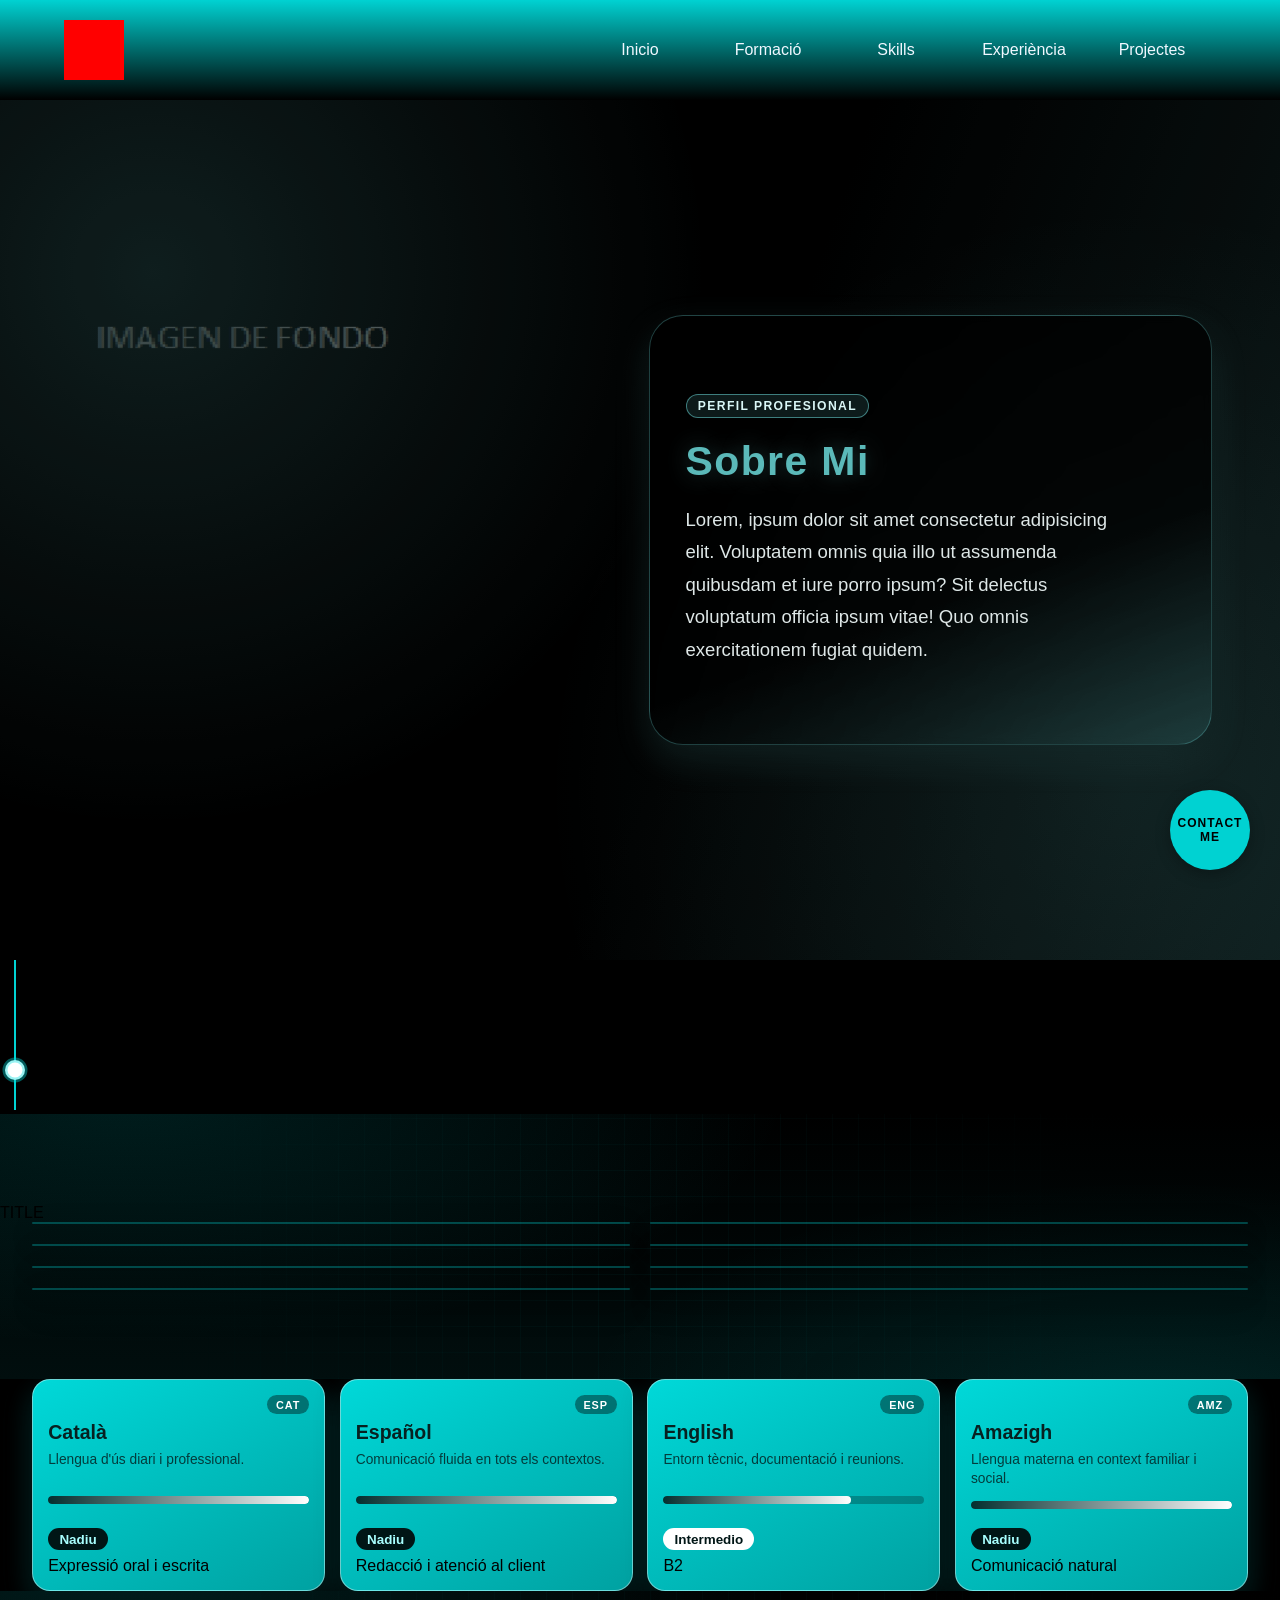
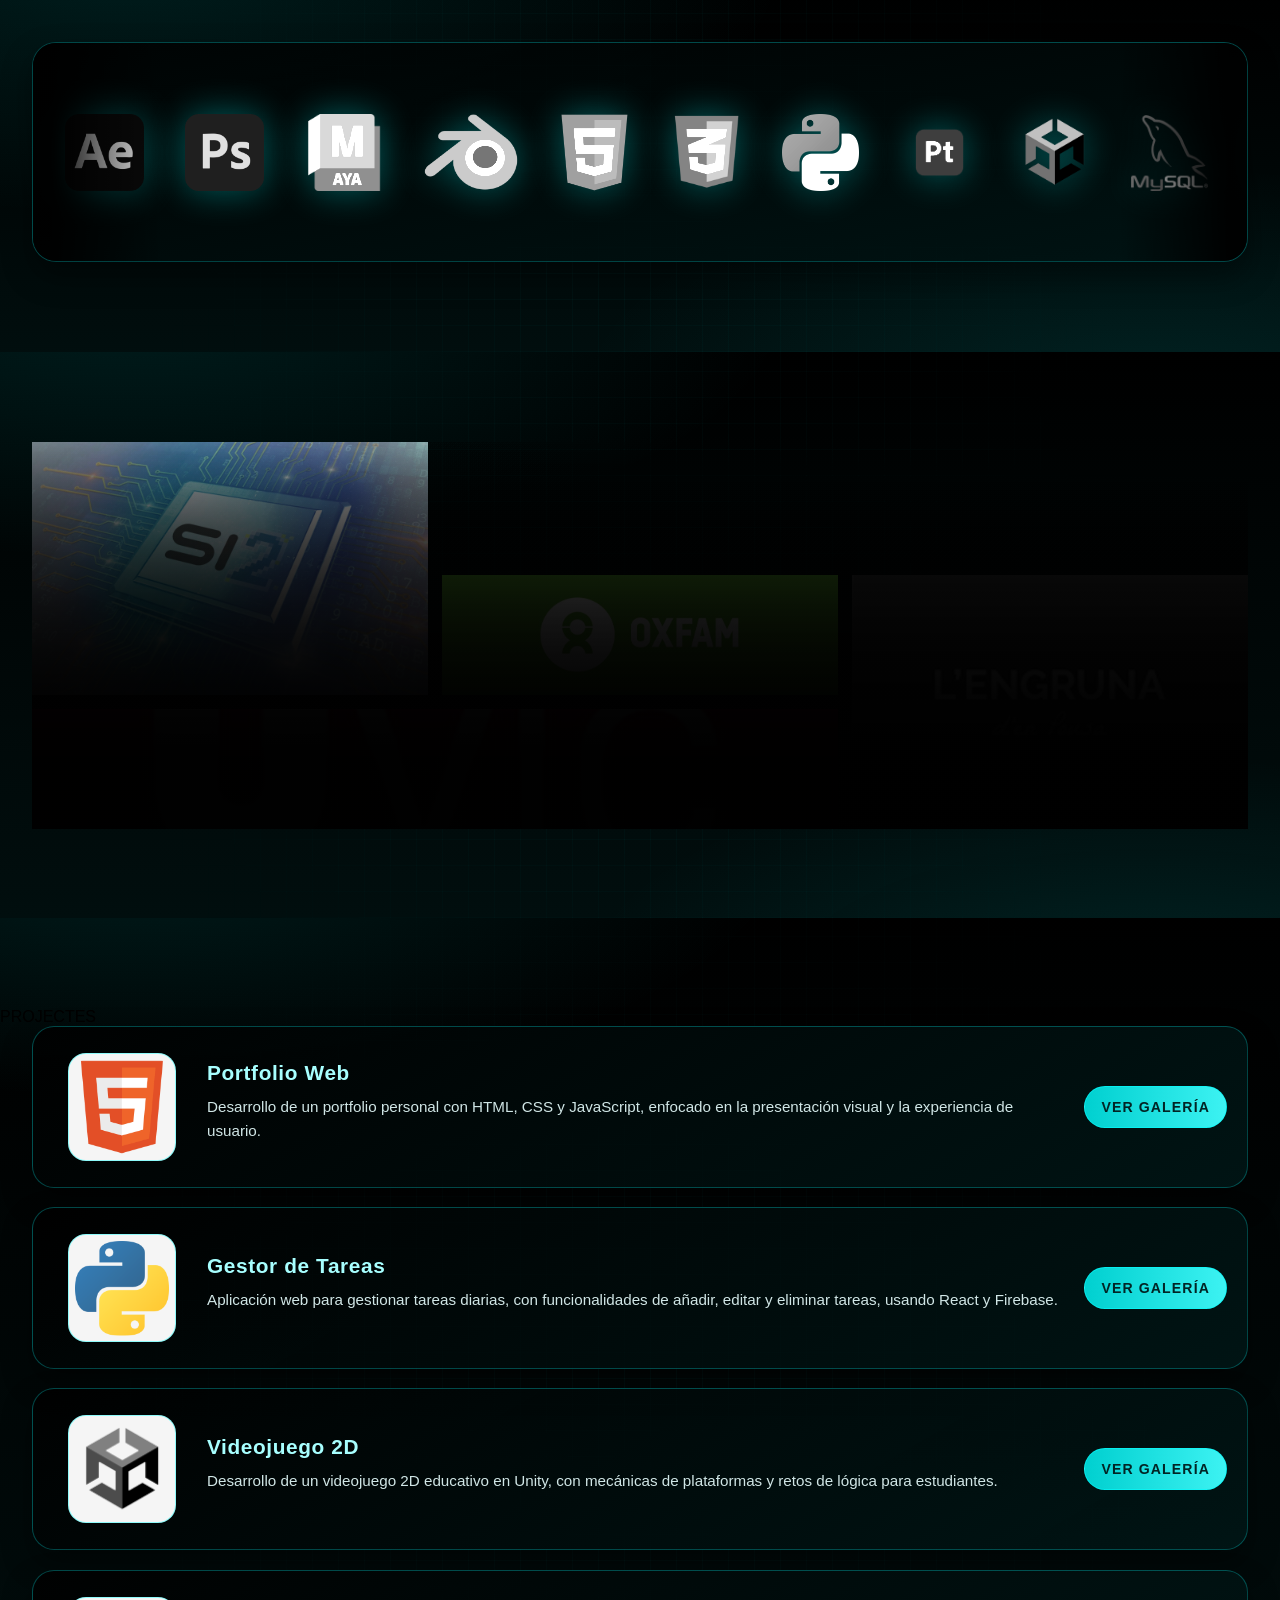
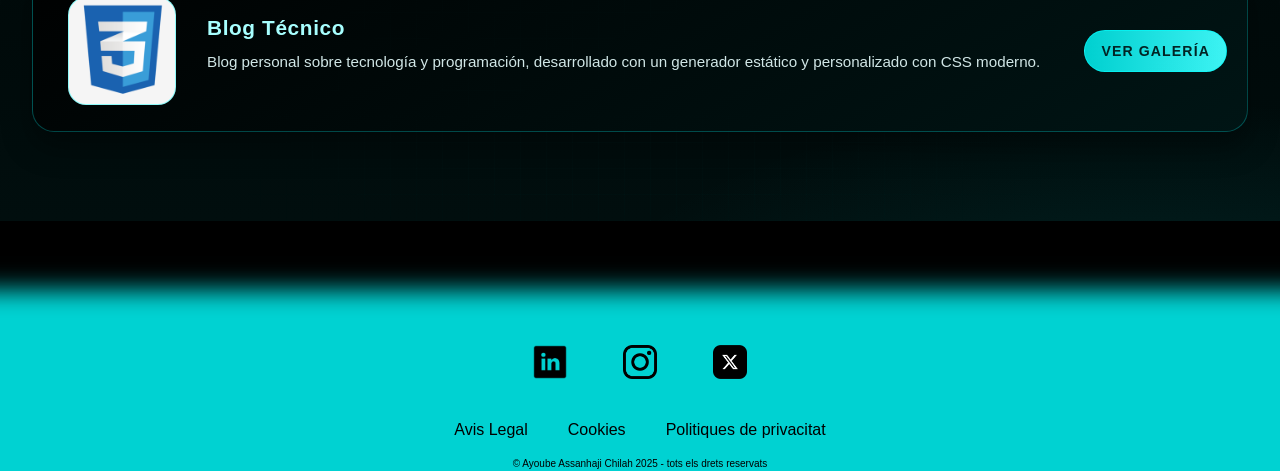
==== commit 4648ca33: "bubbles ikigais" ====
--- a/index.html
+++ b/index.html
@@ -110,25 +110,36 @@
 
   <div id="llenguatges">
     <div class="card">
-      <!-- <img class="lang-flag-img" src="IMG-references/lenguas/cat.png" alt="Bandera Catalana" title="Català" /> -->
+      <span class="lang-flag" aria-hidden="true">CAT</span>
       <h3 class="lang-title">Català</h3>
-      <span class="lang-cert native">Nadiu</span>
+      <p class="lang-desc">Llengua d'ús diari i professional.</p>
+      <div class="lang-meter" aria-label="Nivell Català 100%"><span style="--fill: 100%"></span></div>
+      <span class="lang-level native">Nadiu</span>
+      <span class="lang-cert">Expressió oral i escrita</span>
     </div>
     <div class="card">
-      <!-- <img class="lang-flag-img" src="IMG-references/lenguas/esp.png" alt="Bandera Española" title="Español" /> -->
+      <span class="lang-flag" aria-hidden="true">ESP</span>
       <h3 class="lang-title">Español</h3>
-      <span class="lang-cert native">Nadiu</span>
+      <p class="lang-desc">Comunicació fluida en tots els contextos.</p>
+      <div class="lang-meter" aria-label="Nivell Español 100%"><span style="--fill: 100%"></span></div>
+      <span class="lang-level native">Nadiu</span>
+      <span class="lang-cert">Redacció i atenció al client</span>
     </div>
     <div class="card">
-      <!-- <img class="lang-flag-img" src="IMG-references/lenguas/ingles.webp" alt="UK Flag" title="English" /> -->
+      <span class="lang-flag" aria-hidden="true">ENG</span>
       <h3 class="lang-title">English</h3>
+      <p class="lang-desc">Entorn tècnic, documentació i reunions.</p>
+      <div class="lang-meter" aria-label="Nivell English 72%"><span style="--fill: 72%"></span></div>
       <span class="lang-level">Intermedio</span>
       <span class="lang-cert">B2</span>
     </div>
     <div class="card">
-      <!-- <img class="lang-flag-img" src="IMG-references/lenguas/amz.png" alt="Bandera Amazigh" title="Amazigh" /> -->
+      <span class="lang-flag" aria-hidden="true">AMZ</span>
       <h3 class="lang-title">Amazigh</h3>
-      <span class="lang-cert native">Nadiu</span>
+      <p class="lang-desc">Llengua materna en context familiar i social.</p>
+      <div class="lang-meter" aria-label="Nivell Amazigh 100%"><span style="--fill: 100%"></span></div>
+      <span class="lang-level native">Nadiu</span>
+      <span class="lang-cert">Comunicació natural</span>
     </div>
   </div>
 
--- a/style.css
+++ b/style.css
@@ -5,13 +5,26 @@
     --primary: black;
     --second: #00d2d2;
     --duration: 20s;
+    --content-max: 1480px;
+    --chipset-left: 65%;
+    --chipset-top: 48%;
+    --chipset-width: min(58vw, 760px);
+    --chipset-height: min(52vh, 360px);
+    --chipset-shadow:
+        0 0 0 200vmax rgba(0, 0, 0, 0.46),
+        inset 0 0 26px rgba(0, 210, 210, 0.24),
+        0 0 18px rgba(0, 210, 210, 0.28);
+    --section-shade:
+        radial-gradient(1200px 380px at 50% -30%, rgba(0, 210, 210, 0.2), transparent 62%),
+        radial-gradient(900px 320px at 50% 120%, rgba(0, 210, 210, 0.16), transparent 64%),
+        linear-gradient(180deg, rgba(255, 255, 255, 0.015) 0%, rgba(0, 0, 0, 0.12) 100%);
 }
 
 * {
     margin: 0;
     padding: 0;
     box-sizing: border-box;
-    font-family: sans-serif;
+    font-family: 'Space Grotesk', sans-serif;
 }
 
 body {
@@ -83,231 +96,453 @@
 /* ========================================
    HERO SECTION
    ======================================== */
-section#section-header.section-header-bg {
-    height: 900px;
+#section-header.section-header-bg {
+    height: 860px;
     width: 100vw;
-    min-height: 500px;
+    min-height: 560px;
     display: flex;
     justify-content: space-evenly;
     align-items: center;
     position: relative;
-    background: url('IMG-references/me/Untitled.png') center/cover no-repeat;
-    filter: grayscale(1);
+    background:
+        linear-gradient(110deg, rgba(0, 0, 0, 0.78) 20%, rgba(0, 0, 0, 0.45) 55%, rgba(0, 210, 210, 0.12) 100%),
+        url('IMG-references/me/Untitled.png') center/cover no-repeat;
+    filter: grayscale(0.55);
     overflow: hidden;
 }
 
-section#section-header .section-header-img {
+#section-header.section-header-bg::before {
+    content: "";
+    position: absolute;
+    inset: 0;
+    background:
+        radial-gradient(circle at 12% 20%, rgba(0, 210, 210, 0.16), transparent 42%),
+        radial-gradient(circle at 88% 80%, rgba(0, 210, 210, 0.1), transparent 44%);
+    pointer-events: none;
+    z-index: 1;
+}
+
+#chipset-mask {
+    position: fixed;
+    left: var(--chipset-left);
+    top: var(--chipset-top);
+    width: var(--chipset-width);
+    height: var(--chipset-height);
+    transform: translate(-50%, calc(-50% + var(--parallax-offset, 0px)));
+    border: 1px solid rgba(140, 255, 255, 0.42);
+    background:
+        repeating-linear-gradient(0deg, rgba(0, 255, 255, 0.08) 0 2px, transparent 2px 24px),
+        repeating-linear-gradient(90deg, rgba(0, 255, 255, 0.08) 0 2px, transparent 2px 24px),
+        radial-gradient(circle at 20% 25%, rgba(0, 255, 255, 0.12), transparent 45%),
+        radial-gradient(circle at 80% 70%, rgba(0, 210, 210, 0.14), transparent 45%);
+    background-position: 0 var(--bg-offset-y, 0px), 0 var(--bg-offset-y, 0px), 0 0, 0 0;
+    box-shadow: var(--chipset-shadow);
+    pointer-events: none;
+    z-index: 1;
+}
+
+#section-header .section-header-img {
     width: 40%;
     height: 450px;
     background: transparent;
-}
-
-section#section-header .section-header-content {
-    width: 40%;
-    height: 450px;
-    background: rgba(0,0,0,0.68);
+    z-index: 2;
+}
+
+#section-header .section-header-content {
+    width: min(44%, 620px);
+    min-height: 430px;
+    background: linear-gradient(160deg, rgba(0, 0, 0, 0.84) 0%, rgba(0, 0, 0, 0.68) 62%, rgba(0, 210, 210, 0.18) 100%);
     color: #fff;
     display: flex;
     flex-direction: column;
     align-items: flex-start;
     justify-content: center;
-    padding: 2.5rem 2rem;
-    border-radius: 32px;
-    box-shadow: 0 2px 18px 0 rgba(0,210,210,0.18);
+    gap: 0.65rem;
+    padding: 2.6rem 2.25rem;
+    border-radius: 34px;
+    border: 1px solid rgba(0, 210, 210, 0.34);
+    box-shadow: 0 14px 36px rgba(0, 210, 210, 0.15), 0 10px 24px rgba(0, 0, 0, 0.46);
     z-index: 2;
-    backdrop-filter: blur(1.5px);
-}
-
-section#section-header .section-header-content h2 {
+    backdrop-filter: blur(4px);
+}
+
+#section-header .section-header-content::before {
+    content: "Perfil profesional";
+    display: inline-block;
+    margin-bottom: 0.6rem;
+    padding: 0.24rem 0.7rem;
+    border-radius: 999px;
+    border: 1px solid rgba(0, 255, 255, 0.5);
+    background: rgba(0, 210, 210, 0.14);
+    color: #bffefe;
+    font-size: 0.76rem;
+    letter-spacing: 1.4px;
+    font-weight: 700;
+    text-transform: uppercase;
+}
+
+#section-header .section-header-content h2 {
     color: var(--second);
-    font-size: 2.5rem;
-    margin-bottom: 1.2rem;
+    font-family: 'Sora', sans-serif;
+    font-size: clamp(2rem, 3.2vw, 2.8rem);
+    margin-bottom: 0.55rem;
     font-weight: 700;
-    letter-spacing: 1px;
-}
-
-section#section-header .section-header-content p {
-    font-size: 1.2rem;
-    line-height: 1.7;
-    max-width: 90%;
-    color: #e0e0e0;
+    letter-spacing: 1.4px;
+    text-shadow: 0 0 22px rgba(0, 210, 210, 0.3);
+}
+
+#section-header .section-header-content p {
+    font-size: clamp(1rem, 1.45vw, 1.18rem);
+    line-height: 1.75;
+    max-width: 92%;
+    color: #d5e9e9;
+    text-wrap: pretty;
 }
 
 /* ========================================
-   FORMACIÓ
+   PARALLAX SECTIONS (POST SOBRE MI)
    ======================================== */
-div#formacio {
-    height: 1500px;
-    display: block;
+#formacio,
+#llenguatges-over,
+#carrusel_skills,
+#ikigai,
+#exp_laboral,
+#projectes {
     position: relative;
-    background-color: var(--primary);
     z-index: 800;
-}
-
-div#formacio div#title-formacio {
-    height: 200px;
-    width: 100%;
-    display: flex;
+    padding: clamp(3.2rem, 7vw, 6rem) 0;
+    background:
+        radial-gradient(1100px 420px at 10% -8%, rgba(0, 210, 210, 0.14), transparent 60%),
+        radial-gradient(900px 360px at 90% 112%, rgba(0, 210, 210, 0.1), transparent 64%),
+        linear-gradient(180deg, rgba(0, 0, 0, 0.98) 0%, rgba(1, 14, 14, 1) 100%);
+    overflow: visible;
+}
+
+#formacio::before,
+#llenguatges-over::before,
+#carrusel_skills::before,
+#ikigai::before,
+#exp_laboral::before,
+#projectes::before {
+    content: "";
+    position: absolute;
+    inset: 0;
+    background:
+        repeating-linear-gradient(0deg, rgba(0, 255, 255, 0.04) 0 1px, transparent 1px 26px),
+        repeating-linear-gradient(90deg, rgba(0, 255, 255, 0.04) 0 1px, transparent 1px 26px);
+    mask-image: radial-gradient(circle at 50% 50%, rgba(0, 0, 0, 0.92) 0%, transparent 78%);
+    pointer-events: none;
+    z-index: 0;
+}
+
+#formacio > *,
+#llenguatges-over > *,
+#carrusel_skills > *,
+#ikigai > *,
+#exp_laboral > *,
+#projectes > * {
+    position: relative;
+    z-index: 1;
+}
+
+.parallax-item {
+    --item-parallax-y: 0px;
+}
+
+.section-lead {
+    width: min(var(--content-max), 95vw);
+    margin: 0 auto 2.8rem;
+    display: grid;
+    gap: 0.75rem;
+}
+
+.section-lead.compact {
+    margin-bottom: 2.1rem;
+}
+
+.lead-kicker {
+    display: inline-flex;
     justify-content: center;
     align-items: center;
-    background-color: var(--primary);
-}
-
-div#formacio div#title-formacio p {
-    color: var(--second);
-    padding: 20px 7%;
-    font-family: 'Times New Roman', Times, serif;
-    font-size: 6vw;
-    text-shadow: 0px 9px 12px var(--second);
-    transition: all ease 0.2s;
-}
-
-div#formacio div#title-formacio p:hover {
-    text-shadow: 0px 15px 16px var(--second);
-}
-
-svg#svg-formacio {
+    width: fit-content;
+    padding: 0.35rem 0.92rem;
+    border-radius: 999px;
+    border: 1px solid rgba(0, 255, 255, 0.45);
+    background: rgba(0, 210, 210, 0.1);
+    color: #bffefe;
+    font-family: 'Montserrat', sans-serif;
+    letter-spacing: 0.11em;
+    text-transform: uppercase;
+    font-size: 0.76rem;
+    font-weight: 700;
+}
+
+.section-lead h3 {
+    color: #e8ffff;
+    font-family: 'Sora', sans-serif;
+    font-size: clamp(1.65rem, 3.6vw, 2.7rem);
+    line-height: 1.2;
+    text-wrap: balance;
+}
+
+.section-lead p {
+    color: #b8dede;
+    font-size: clamp(0.98rem, 1.5vw, 1.13rem);
+    line-height: 1.65;
+    max-width: 68ch;
+}
+
+/* ========================================
+   STORY ROAD
+   ======================================== */
+#sec-form {
+    width: min(var(--content-max), 95vw);
+    margin: 0 auto;
+    display: grid;
+    grid-template-columns: repeat(2, minmax(0, 1fr));
+    gap: 1.25rem;
+}
+
+#sec-form .sec-form-div {
+    transform: translateY(var(--item-parallax-y));
+    background: linear-gradient(160deg, rgba(1, 20, 20, 0.95) 0%, rgba(0, 0, 0, 0.88) 100%);
+    border: 1px solid rgba(0, 210, 210, 0.3);
+    border-radius: 26px;
+    overflow: hidden;
+    box-shadow: 0 14px 34px rgba(0, 0, 0, 0.44), inset 0 0 0 1px rgba(255, 255, 255, 0.02);
+    transition: transform 0.28s ease, border-color 0.28s ease, box-shadow 0.28s ease;
+}
+
+#sec-form .sec-form-div:hover {
+    transform: translateY(calc(var(--item-parallax-y) - 8px));
+    border-color: rgba(0, 255, 255, 0.62);
+    box-shadow: 0 22px 44px rgba(0, 210, 210, 0.18), 0 14px 30px rgba(0, 0, 0, 0.54);
+}
+
+#sec-form .story-media {
+    width: 100%;
+    height: 170px;
+    overflow: hidden;
+    border-bottom: 1px solid rgba(0, 210, 210, 0.2);
+}
+
+#sec-form .story-media img {
+    width: 100%;
+    height: 100%;
+    object-fit: cover;
+    filter: grayscale(0.2) saturate(0.95);
+    transform: scale(1.04);
+}
+
+#sec-form .story-content {
+    display: grid;
+    gap: 0.75rem;
+    padding: 1.25rem 1.2rem 1.3rem;
+}
+
+#sec-form .story-step {
+    width: fit-content;
+    padding: 0.28rem 0.7rem;
+    border-radius: 999px;
+    background: rgba(0, 210, 210, 0.14);
+    border: 1px solid rgba(0, 255, 255, 0.44);
+    color: #d8ffff;
+    font-size: 0.73rem;
+    font-weight: 700;
+    letter-spacing: 0.12em;
+}
+
+#sec-form h3 {
+    color: #f2ffff;
+    font-family: 'Sora', sans-serif;
+    font-size: 1.28rem;
+    line-height: 1.2;
+}
+
+#sec-form p {
+    color: #c8e7e7;
+    font-size: 0.95rem;
+    line-height: 1.55;
+}
+
+#sec-form .story-tag {
+    color: #7ff7f7;
+    font-size: 0.78rem;
+    letter-spacing: 0.08em;
+    text-transform: uppercase;
+}
+
+/* ========================================
+   PHOTO TEMPLATES + LLENGUATGES
+   ======================================== */
+.photo-templates {
+    width: min(var(--content-max), 95vw);
+    margin: 0 auto 2.1rem;
+    display: grid;
+    gap: 0.95rem;
+    grid-template-columns: repeat(12, minmax(0, 1fr));
+    grid-auto-rows: 110px;
+}
+
+.photo-slot {
+    transform: translateY(var(--item-parallax-y));
+    position: relative;
+    overflow: hidden;
+    border-radius: 22px;
+    border: 1px solid rgba(0, 210, 210, 0.35);
+    box-shadow: 0 12px 28px rgba(0, 0, 0, 0.45);
+}
+
+.photo-slot img {
+    width: 100%;
+    height: 100%;
+    object-fit: cover;
+    filter: brightness(0.72) contrast(1.06);
+    transition: transform 0.35s ease, filter 0.35s ease;
+}
+
+.photo-slot span {
     position: absolute;
-    right: 50vw;
-    top: 1240px;
-    height: 1100px;
-    width: 30px;
-    z-index: 999;
-}
-
-#sec-form {
+    left: 12px;
+    right: 12px;
+    bottom: 10px;
+    padding: 0.42rem 0.58rem;
+    border-radius: 10px;
+    font-size: 0.77rem;
+    color: #f2ffff;
+    background: rgba(0, 0, 0, 0.58);
+    border: 1px solid rgba(255, 255, 255, 0.22);
+}
+
+.photo-slot:hover img {
+    transform: scale(1.06);
+    filter: brightness(0.82) contrast(1.08);
+}
+
+.photo-slot.tall {
+    grid-column: 1 / 5;
+    grid-row: span 3;
+}
+
+.photo-slot.wide {
+    grid-column: 8 / 13;
+    grid-row: span 2;
+}
+
+.photo-templates .photo-slot:nth-child(2) {
+    grid-column: 5 / 8;
+    grid-row: span 2;
+}
+
+.photo-templates .photo-slot:nth-child(3) {
+    grid-column: 5 / 8;
+    grid-row: span 1;
+}
+
+#llenguatges {
+    width: min(var(--content-max), 95vw);
+    margin: 0 auto;
     display: grid;
-    position: relative;
-    grid-template-columns: 1fr 1fr;
-    justify-items: center;
+    grid-template-columns: repeat(4, minmax(170px, 1fr));
+    gap: 0.9rem;
+    perspective: 1600px;
+}
+
+#llenguatges .card {
+    --tilt-x: 0deg;
+    --tilt-y: 0deg;
+    display: flex;
+    flex-direction: column;
+    gap: 0.45rem;
+    min-height: 212px;
+    border-radius: 18px;
+    background: linear-gradient(150deg, rgba(0, 240, 240, 0.9) 0%, rgba(0, 175, 175, 0.92) 100%);
+    border: 1px solid rgba(255, 255, 255, 0.42);
+    box-shadow: 0 10px 24px rgba(0, 0, 0, 0.35), 0 12px 30px rgba(0, 255, 255, 0.18);
+    overflow: hidden;
+    padding: 0.95rem;
+    transform: rotateX(var(--tilt-x)) rotateY(var(--tilt-y));
+    transition: box-shadow 0.25s ease, border-color 0.25s ease;
+}
+
+#llenguatges .card:hover {
+    border-color: rgba(255, 255, 255, 0.8);
+    box-shadow: 0 18px 34px rgba(0, 0, 0, 0.44), 0 16px 34px rgba(0, 255, 255, 0.24);
+}
+
+#llenguatges .lang-flag {
+    margin-left: auto;
+    padding: 0.2rem 0.55rem;
+    border-radius: 999px;
+    font-size: 0.68rem;
+    font-weight: 700;
+    letter-spacing: 0.08em;
+    color: #fff;
+    background: rgba(0, 0, 0, 0.4);
+}
+
+#llenguatges .lang-title {
+    font-size: 1.22rem;
+    color: #072121;
+}
+
+#llenguatges .lang-desc {
+    color: rgba(4, 36, 36, 0.85);
+    font-size: 0.86rem;
+    line-height: 1.38;
+    min-height: 2.4em;
+}
+
+#llenguatges .lang-meter {
+    margin-top: 0.28rem;
+    width: 100%;
+    height: 8px;
+    border-radius: 999px;
+    background: rgba(0, 0, 0, 0.25);
+    overflow: hidden;
+}
+
+#llenguatges .lang-meter span {
+    display: block;
+    width: var(--fill, 60%);
+    height: 100%;
+    border-radius: inherit;
+    background: linear-gradient(90deg, #042f2f 0%, #fff 100%);
+}
+
+#llenguatges .lang-level {
+    margin-top: auto;
+    align-self: flex-start;
+    background: #fff;
+    color: #001616;
+    padding: 0.2rem 0.7rem;
+    border-radius: 999px;
+    font-size: 0.84rem;
+    font-weight: 700;
+}
+
+#llenguatges .lang-level.native {
+    background: #001616;
+    color: #a8ffff;
+}
+
+/* ========================================
+   SKILLS CAROUSEL
+   ======================================== */
+#carrusel_skills {
+    padding-top: 3.2rem;
+}
+
+.carousel {
+    width: min(var(--content-max), 95vw);
+    margin: 0 auto;
+    display: flex;
     align-items: center;
-    height: 80%;
-    width: 100%;
-}
-
-#sec-form div.sec-form-div {
-    display: flex;
-    justify-content: space-evenly;
-    align-items: center;
-    height: 175px;
-    width: 50%;
-    background-color: var(--second);
-    box-shadow: rgba(0, 255, 255, 0.2) 0px 35px 60px 10px;
-    transition: all 0.3s;
-    border-radius: 30px;
-}
-
-#sec-form div.sec-form-div:nth-child(1),
-#sec-form div.sec-form-div:nth-child(4),
-#sec-form div.sec-form-div:nth-child(5),
-#sec-form div.sec-form-div:nth-child(8) {
-    opacity: 0;
-}
-
-#sec-form div.sec-form-div:nth-child(2):hover,
-#sec-form div.sec-form-div:nth-child(3):hover,
-#sec-form div.sec-form-div:nth-child(6):hover,
-#sec-form div.sec-form-div:nth-child(7):hover {
-    box-shadow: rgba(0, 255, 255, 0.321) 0px 65px 60px 10px;
-}
-
-/* ========================================
-   LLENGUATGES
-   ======================================== */
-#llenguatges {
-    display: flex;
-    justify-content: space-evenly;
-    align-items: center;
-    height: 300px;
-    width: 100%;
-    perspective: 900px;
-    transform-style: preserve-3d;
-    box-shadow: inset 1px 1px 25px 55px rgba(0, 0, 0, 1);
-    background: no-repeat center/cover;
-    overflow: overlay;
-}
-
-#llenguatges .card {
-    display: flex;
-    justify-content: center;
-    align-items: center;
-    flex-direction: column;
-    height: 200px;
-    width: 17%;
-    border-radius: 40px;
-    background-color: var(--second);
-    box-shadow: 25px 25px 30px rgba(0, 247, 255, 0.2);
-    transition: all 0.1s ease-out;
-    transform-style: preserve-3d;
-}
-
-#llenguatges .card:hover {
-    box-shadow: 25px 25px 30px rgba(0, 247, 255, 0.438);
-    transform: translateZ(30px) rotateY(20deg) rotateX(10deg);
-    background-color: var(--second);
-}
-
-#llenguatges .lang-flag-img {
-    position: absolute;
-    top: 18px;
-    left: 18px;
-    width: 16px;
-    height: 11px;
-    object-fit: cover;
-    border-radius: 2px;
-    box-shadow: 0 1px 4px rgba(0,0,0,0.12);
-    z-index: 3;
-    background: #fff;
-}
-
-#llenguatges .lang-title {
-    font-size: 1.3rem;
-    font-weight: 700;
-    color: #222;
-    margin-bottom: 0.7rem;
-    margin-top: 2.2rem;
-    z-index: 2;
-}
-
-#llenguatges .lang-level {
-    font-size: 1.1rem;
-    color: #222;
-    font-weight: 500;
-    background: #fff;
-    border-radius: 12px;
-    padding: 0.2rem 0.8rem;
-    margin-bottom: 0.1rem;
-    box-shadow: 0 1px 4px #00d2d2a0;
-}
-
-#llenguatges .lang-level.native {
-    background: #00d2d2;
-    color: #fff;
-    font-weight: 700;
-    border: 2px solid #fff;
-}
-
-#llenguatges .lang-cert {
-    font-size: 1rem;
-    color: #fff;
-    background: #222;
-    border-radius: 10px;
-    padding: 0.1rem 0.7rem;
-    margin-top: 0.1rem;
-    font-weight: 600;
-    letter-spacing: 1px;
-    box-shadow: 0 1px 4px #00d2d2a0;
-}
-
-/* ========================================
-   CAROUSEL / SKILLS
-   ======================================== */
-.carousel {
-    display: flex;
-    align-items: center;
-    width: 100%;
-    height: 500px;
-    background-color: var(--primary);
+    min-height: 220px;
+    border-radius: 24px;
+    border: 1px solid rgba(0, 210, 210, 0.3);
+    background: linear-gradient(170deg, rgba(0, 0, 0, 0.82) 0%, rgba(0, 20, 20, 0.9) 100%);
+    box-shadow: 0 14px 30px rgba(0, 0, 0, 0.4);
     overflow: hidden;
     position: relative;
 }
@@ -317,279 +552,484 @@
     content: "";
     position: absolute;
     top: 0;
-    width: 50vw;
+    width: 130px;
     height: 100%;
-    z-index: 10;
+    z-index: 3;
     pointer-events: none;
 }
 
 .carousel::before {
     left: 0;
-    background: linear-gradient(to right, var(--primary) 20%, transparent 100%);
+    background: linear-gradient(to right, rgba(0, 0, 0, 0.95) 14%, transparent 100%);
 }
 
 .carousel::after {
     right: 0;
-    background: linear-gradient(to left, var(--primary) 20%, transparent 100%);
+    background: linear-gradient(to left, rgba(0, 0, 0, 0.95) 14%, transparent 100%);
 }
 
 .track {
     display: flex;
-    width: calc(7vw * 10);
+    align-items: center;
+    gap: 2.6rem;
     animation: scroll var(--duration) linear infinite;
+    width: max-content;
+    padding: 1.1rem 2rem;
 }
 
 .track img {
-    height: 7vw;
-    margin: 0 50px;
-    object-fit: cover;
-    user-select: none;
-    filter: grayscale(1) invert(1) drop-shadow(1px 1px 30px var(--second));
+    height: clamp(48px, 6vw, 82px);
+    width: auto;
+    filter: grayscale(1) brightness(1.5) drop-shadow(0 0 18px rgba(0, 255, 255, 0.35));
+    transition: transform 0.25s ease, filter 0.25s ease;
+}
+
+.track img:hover {
+    transform: translateY(-5px) scale(1.05);
+    filter: grayscale(0.15) brightness(1.18) drop-shadow(0 0 24px rgba(0, 255, 255, 0.52));
 }
 
 @keyframes scroll {
     from { transform: translateX(0); }
-    to { transform: translateX(calc(-7vw * 17.65)); }
+    to { transform: translateX(-50%); }
+}
+
+/* ========================================
+   EXPERIENCIA LABORAL
+   ======================================== */
+#exp_laboral .parent {
+    width: min(var(--content-max), 95vw);
+    margin: 0 auto;
+    display: grid;
+    grid-template-columns: repeat(3, minmax(170px, 1fr));
+    grid-template-rows: repeat(3, minmax(120px, 1fr));
+    gap: 0.85rem;
+}
+
+#exp_laboral .parent > article {
+    transform: translateY(var(--item-parallax-y));
+    border-radius: 20px;
+    border: 1px solid rgba(0, 210, 210, 0.35);
+    overflow: hidden;
+    position: relative;
+    box-shadow: 0 10px 26px rgba(0, 0, 0, 0.45);
+    transition: transform 0.26s ease, box-shadow 0.26s ease, border-color 0.26s ease;
+}
+
+#exp_laboral .parent > article:hover {
+    transform: translateY(calc(var(--item-parallax-y) - 8px));
+    border-color: rgba(0, 255, 255, 0.65);
+    box-shadow: 0 18px 32px rgba(0, 0, 0, 0.5), 0 12px 30px rgba(0, 255, 255, 0.18);
+}
+
+#exp_laboral .exp-intro {
+    background: linear-gradient(145deg, rgba(0, 210, 210, 0.26) 0%, rgba(0, 0, 0, 0.88) 86%);
+    padding: 1.45rem;
+    display: grid;
+    align-content: center;
+    gap: 0.75rem;
+}
+
+#exp_laboral .exp-intro h3 {
+    color: #fff;
+    font-family: 'Sora', sans-serif;
+    font-size: 1.4rem;
+}
+
+#exp_laboral .exp-intro p {
+    color: #bdecec;
+    font-size: 0.95rem;
+    line-height: 1.5;
+}
+
+#exp_laboral #div1 { grid-area: 1 / 2 / 2 / 4; }
+#exp_laboral #div2,
+#exp_laboral #div3,
+#exp_laboral #div4,
+#exp_laboral #div5 {
+    background-position: center;
+    background-size: cover;
+    background-repeat: no-repeat;
+}
+#exp_laboral #div2 { grid-area: 1 / 1 / 3 / 2; background-image: url('IMG-references/empresas/si2.png'); }
+#exp_laboral #div3 { grid-area: 2 / 2 / 3 / 3; background-image: url('IMG-references/empresas/OXFAM.jpeg'); }
+#exp_laboral #div4 { grid-area: 2 / 3 / 4 / 4; background-image: url('IMG-references/empresas/engruna.png'); }
+#exp_laboral #div5 { grid-area: 3 / 1 / 4 / 3; background-image: url('IMG-references/empresas/UVIC.jpg'); }
+
+#exp_laboral #div2::before,
+#exp_laboral #div3::before,
+#exp_laboral #div4::before,
+#exp_laboral #div5::before {
+    content: "";
+    position: absolute;
+    inset: 0;
+    background: linear-gradient(to top, rgba(0, 0, 0, 0.78) 18%, rgba(0, 0, 0, 0.08) 100%);
+}
+
+#exp_laboral .exp-name,
+#exp_laboral .popup {
+    position: absolute;
+    z-index: 4;
+}
+
+#exp_laboral .exp-name {
+    left: 12px;
+    right: 12px;
+    bottom: 12px;
+    color: #fff;
+    font-weight: 700;
+    font-size: 0.98rem;
+    text-shadow: 0 3px 10px rgba(0, 0, 0, 0.9);
+}
+
+#exp_laboral .popup {
+    bottom: calc(100% + 10px);
+    left: 50%;
+    transform: translateX(-50%) translateY(8px);
+    opacity: 0;
+    pointer-events: none;
+    width: min(250px, 76vw);
+    background: rgba(0, 0, 0, 0.9);
+    color: #e9ffff;
+    border: 1px solid rgba(0, 255, 255, 0.3);
+    border-radius: 10px;
+    padding: 0.48rem 0.6rem;
+    text-align: center;
+    font-size: 0.82rem;
+    transition: opacity 0.22s ease, transform 0.22s ease;
+}
+
+#exp_laboral .parent > article:hover .popup {
+    opacity: 1;
+    transform: translateX(-50%) translateY(0);
 }
 
 /* ========================================
    PROJECTES
    ======================================== */
-#projectes {
-    width: 100%;
-    background: var(--primary);
-    padding: 60px 0 40px;
-}
-
-#projectes > div > p {
-    color: var(--second);
-    font-size: 2.2rem;
-    font-weight: 700;
-    text-align: center;
-    margin-bottom: 2.5rem;
-    letter-spacing: 2px;
-}
-
 #projectes-section {
-    display: flex;
-    flex-direction: column;
-    gap: 6.5rem;
-    width: 100%;
-    max-width: 100vw;
+    width: min(var(--content-max), 95vw);
     margin: 0 auto;
-    position: relative;
-    z-index: 1;
-}
-
-.project-art {
-    display: flex;
-    align-items: center;
-    justify-content: space-between;
-    background: rgba(0,210,210,0.07);
-    border-radius: 24px;
-    box-shadow: 0 2px 18px 0 rgba(0,210,210,0.08);
-    padding: 2.2rem 1.2rem;
-    min-height: 220px;
-    width: 60%;
-    margin: 0 auto;
-    transition: box-shadow 0.2s;
-    position: relative;
-    overflow: visible;
-    z-index: 2;
-}
-
-.project-art::before {
+    display: grid;
+    gap: 1.2rem;
+}
+
+/* ========================================
+   IKIGAI
+   ======================================== */
+#ikigai {
+    padding-top: clamp(3.6rem, 8vw, 6.5rem);
+    overflow: hidden;
+    isolation: isolate;
+    background:
+        radial-gradient(1200px 520px at 8% 14%, rgba(0, 255, 255, 0.2), transparent 62%),
+        radial-gradient(980px 460px at 86% 18%, rgba(0, 180, 180, 0.16), transparent 64%),
+        radial-gradient(780px 420px at 52% 82%, rgba(0, 255, 221, 0.1), transparent 66%),
+        linear-gradient(165deg, rgba(2, 19, 19, 0.94) 0%, rgba(1, 11, 11, 0.98) 58%, rgba(0, 0, 0, 1) 100%);
+}
+
+#ikigai::before {
+    background:
+        repeating-linear-gradient(0deg, rgba(0, 255, 255, 0.08) 0 2px, transparent 2px 24px),
+        repeating-linear-gradient(90deg, rgba(0, 255, 255, 0.08) 0 2px, transparent 2px 24px),
+        radial-gradient(circle at 20% 25%, rgba(0, 255, 255, 0.12), transparent 45%),
+        radial-gradient(circle at 80% 70%, rgba(0, 210, 210, 0.14), transparent 45%);
+    background-position: 0 var(--bg-offset-y, 0px), 0 var(--bg-offset-y, 0px), 0 0, 0 0;
+    background-size: auto, auto, cover, cover;
+    mask-image: none;
+    opacity: 0.48;
+}
+
+#ikigai::after {
     content: "";
     position: absolute;
     inset: 0;
-    background: url('lenguas/fondo-parallax.jpg') center/cover fixed;
-    opacity: 0.18;
     z-index: 0;
     pointer-events: none;
-}
-
-.project-art > * {
+    background:
+        radial-gradient(circle at 24% 26%, rgba(0, 210, 210, 0.24), transparent 46%),
+        radial-gradient(circle at 78% 64%, rgba(0, 255, 255, 0.16), transparent 48%),
+        conic-gradient(from 90deg at 50% 50%, rgba(0, 255, 255, 0.08), rgba(0, 0, 0, 0) 35%, rgba(0, 255, 225, 0.08) 72%, rgba(0, 0, 0, 0));
+    mix-blend-mode: screen;
+    opacity: 0.85;
+    transform: translateY(calc(var(--parallax-offset, 0px) * 0.12)) scale(1.02);
+}
+
+#ikigai .section-lead {
+    margin-bottom: 1.3rem;
+}
+
+#ikigai .section-lead h3 {
+    font-size: clamp(2.4rem, 8vw, 6rem);
+    letter-spacing: 0.09em;
+    text-transform: uppercase;
+    line-height: 1;
+    text-shadow: 0 0 30px rgba(0, 255, 255, 0.26);
+}
+
+#ikigai .section-lead p {
+    max-width: 80ch;
+    font-size: clamp(1rem, 1.7vw, 1.25rem);
+}
+
+.ikigai-grid {
+    width: min(var(--content-max), 98vw);
+    margin: 0 auto;
+    display: flex;
+    flex-direction: column;
+    gap: 0.2rem;
+}
+
+.ikigai-column {
+    transform: translateY(var(--item-parallax-y));
+    display: flex;
+    flex-direction: column;
+    align-items: flex-start;
+    gap: 1rem;
+    padding: 0.4rem 0.2rem 0.6rem;
+}
+
+.ikigai-column:nth-child(1) {
+    align-items: flex-start;
+    margin-left: 2vw;
+}
+
+.ikigai-column:nth-child(2) {
+    align-items: flex-end;
+    margin-top: -3.8rem;
+    margin-right: 3vw;
+}
+
+.ikigai-column:nth-child(3) {
+    align-items: flex-start;
+    margin-top: -4.6rem;
+    margin-left: 6vw;
+}
+
+.ikigai-column h4 {
+    font-family: 'Sora', sans-serif;
+    font-size: clamp(1.15rem, 1.7vw, 1.5rem);
+    color: #bffefe;
+    margin-bottom: 0;
+    text-align: center;
+    letter-spacing: 0.04em;
+    text-transform: uppercase;
+}
+
+.ikigai-orbit {
+    width: clamp(470px, 36vw, 620px);
+    aspect-ratio: 1 / 1;
     position: relative;
-    z-index: 2;
+    border-radius: 50%;
+    border: 4px solid rgba(215, 255, 255, 0.8);
+    background:
+        radial-gradient(circle at 20% 18%, rgba(255, 255, 255, 0.1), transparent 42%),
+        radial-gradient(circle at 70% 80%, rgba(0, 210, 210, 0.12), transparent 48%),
+        linear-gradient(160deg, rgba(1, 18, 18, 0.84) 0%, rgba(0, 8, 8, 0.86) 100%);
+    box-shadow: 0 24px 42px rgba(0, 0, 0, 0.48), inset 0 0 28px rgba(0, 255, 255, 0.16);
+    overflow: visible;
+}
+
+.ikigai-orbit.parallax-item {
+    transform: translateY(var(--item-parallax-y));
+    transition: transform 0.3s ease;
+}
+
+.ikigai-column:nth-child(2) .ikigai-orbit {
+    width: clamp(560px, 43vw, 780px);
+}
+
+.ikigai-column:nth-child(3) .ikigai-orbit {
+    width: clamp(620px, 47vw, 900px);
+}
+
+.ikigai-column:nth-child(1) .ikigai-orbit {
+    width: clamp(590px, 45vw, 820px);
+}
+
+.ikigai-bubble {
+    position: absolute;
+    width: clamp(185px, 15vw, 285px);
+    aspect-ratio: 1 / 1;
+    border: 2px solid rgba(235, 255, 255, 0.95);
+    color: #e9ffff;
+    background: #031717;
+    border-radius: 50%;
+    box-shadow: 0 12px 22px rgba(0, 0, 0, 0.45);
+    padding: 0;
+    display: flex;
+    align-items: flex-end;
+    justify-content: center;
+    cursor: pointer;
+    overflow: hidden;
+    margin-top: var(--bubble-parallax, 0px);
+    transition: transform 0.3s ease, box-shadow 0.3s ease, border-color 0.25s ease, margin-top 0.28s ease;
+    animation: float-bubble 7s ease-in-out infinite;
+}
+
+.ikigai-bubble.large {
+    width: clamp(220px, 18vw, 360px);
+}
+
+.ikigai-bubble.medium {
+    width: clamp(200px, 16vw, 320px);
+}
+
+.ikigai-bubble img {
+    width: 100%;
+    height: 100%;
+    object-fit: cover;
+    filter: brightness(0.84) contrast(1.06);
+    transition: transform 0.4s ease, filter 0.4s ease;
+}
+
+.ikigai-bubble span {
+    position: absolute;
+    left: 10px;
+    right: 10px;
+    bottom: 9px;
+    border-radius: 999px;
+    background: rgba(0, 0, 0, 0.62);
+    border: 1px solid rgba(255, 255, 255, 0.3);
+    font-size: 0.8rem;
+    font-weight: 700;
+    letter-spacing: 0.04em;
+    text-transform: uppercase;
+    padding: 0.25rem 0.4rem;
+}
+
+.ikigai-bubble:hover {
+    transform: translateY(-10px) scale(1.08);
+    border-color: rgba(255, 255, 255, 0.92);
+    box-shadow: 0 16px 28px rgba(0, 255, 255, 0.3), 0 10px 18px rgba(0, 0, 0, 0.45);
+}
+
+.ikigai-bubble:hover img {
+    transform: scale(1.08);
+    filter: brightness(0.96) contrast(1.1);
+}
+
+.ikigai-column:nth-child(1) .ikigai-bubble:nth-child(1) { top: 8%; left: 33%; animation-delay: -1.1s; }
+.ikigai-column:nth-child(1) .ikigai-bubble:nth-child(2) { bottom: 14%; left: 8%; animation-delay: -0.4s; }
+.ikigai-column:nth-child(1) .ikigai-bubble:nth-child(3) { bottom: 10%; right: 8%; animation-delay: -2.3s; }
+
+.ikigai-column:nth-child(2) .ikigai-bubble:nth-child(1) { top: 10%; left: 14%; animation-delay: -1.7s; }
+.ikigai-column:nth-child(2) .ikigai-bubble:nth-child(2) { top: 24%; right: 8%; animation-delay: -0.6s; }
+.ikigai-column:nth-child(2) .ikigai-bubble:nth-child(3) { bottom: 10%; left: 20%; animation-delay: -2.8s; }
+
+.ikigai-column:nth-child(3) .ikigai-bubble:nth-child(1) { top: 9%; left: 32%; animation-delay: -0.9s; }
+.ikigai-column:nth-child(3) .ikigai-bubble:nth-child(2) { bottom: 14%; left: 11%; animation-delay: -2.2s; }
+.ikigai-column:nth-child(3) .ikigai-bubble:nth-child(3) { bottom: 11%; right: 11%; animation-delay: -1.2s; }
+
+@keyframes float-bubble {
+    0%, 100% { transform: translateY(0px) translateX(0px); }
+    33% { transform: translateY(-9px) translateX(5px); }
+    66% { transform: translateY(6px) translateX(-4px); }
+}
+
+.project-art {
+    background: linear-gradient(150deg, rgba(0, 0, 0, 0.84) 0%, rgba(0, 22, 22, 0.9) 100%);
+    border: 1px solid rgba(0, 210, 210, 0.32);
+    border-radius: 22px;
+    padding: 1.25rem;
+    display: flex;
+    gap: 1rem;
+    align-items: center;
+    box-shadow: 0 14px 30px rgba(0, 0, 0, 0.4);
+    transition: transform 0.25s ease, border-color 0.25s ease, box-shadow 0.25s ease;
+}
+
+.project-art:hover {
+    transform: translateY(-5px);
+    border-color: rgba(0, 255, 255, 0.62);
+    box-shadow: 0 20px 36px rgba(0, 0, 0, 0.52), 0 12px 28px rgba(0, 255, 255, 0.12);
 }
 
 .project-art.left { flex-direction: row; }
 .project-art.right { flex-direction: row-reverse; }
 
 .project-img {
-    flex: 0 0 160px;
-    display: flex;
+    flex: 0 0 138px;
+    min-height: 120px;
+    display: flex;
+    justify-content: center;
     align-items: center;
-    justify-content: center;
-    height: 140px;
-    margin: 0 2.5rem;
 }
 
 .project-img img {
-    max-width: 120px;
-    max-height: 120px;
-    border-radius: 16px;
-    box-shadow: 0 2px 12px 0 rgba(0,210,210,0.13);
-    background: #fff;
+    width: 108px;
+    height: 108px;
     object-fit: contain;
+    border-radius: 18px;
+    padding: 0.35rem;
+    background: rgba(255, 255, 255, 0.96);
+    border: 1px solid rgba(0, 255, 255, 0.42);
 }
 
 .project-info {
     flex: 1;
-    color: #fff;
-    display: flex;
-    flex-direction: column;
-    gap: 0.7rem;
+    display: grid;
+    gap: 0.62rem;
 }
 
 .project-info h3 {
-    color: var(--second);
+    color: #a7ffff;
+    font-family: 'Sora', sans-serif;
     font-size: 1.3rem;
-    margin-bottom: 0.2rem;
-    font-weight: 600;
-    letter-spacing: 1px;
+    letter-spacing: 0.03em;
 }
 
 .project-info p {
-    font-size: 1rem;
-    color: #e0e0e0;
-    line-height: 1.5;
-}
-
-/* Gallery Toggle Button */
+    color: #d0e6e6;
+    font-size: 0.95rem;
+    line-height: 1.6;
+}
+
 .gallery-toggle.square-btn {
-    display: block;
-    width: 90%;
-    max-width: 220px;
-    min-width: 120px;
-    height: 54px;
-    margin: 1.2rem auto 0.2rem;
-    background: var(--second);
-    color: var(--primary);
-    border: none;
-    border-radius: 22px;
-    font-size: 1.15rem;
-    font-weight: 800;
+    height: 42px;
+    min-width: 140px;
+    padding: 0 1rem;
+    border-radius: 999px;
+    border: 1px solid rgba(0, 255, 255, 0.6);
+    background: linear-gradient(90deg, rgba(0, 219, 219, 0.95), rgba(64, 255, 255, 0.95));
+    color: #022525;
+    font-size: 0.88rem;
+    font-weight: 700;
+    letter-spacing: 0.08em;
+    text-transform: uppercase;
     cursor: pointer;
-    box-shadow: 0 0 24px 0 rgba(0,210,210,0.25), 0 2px 8px 0 rgba(0,210,210,0.13);
-    transition: background 0.2s, color 0.2s, box-shadow 0.2s;
-    z-index: 10;
-    padding: 0 1.2rem;
-    text-align: center;
-    outline: 3px solid transparent;
-    animation: btn-blink 2s infinite alternate;
-    letter-spacing: 1px;
-}
-
-@keyframes btn-blink {
-    0%, 100% { box-shadow: 0 0 24px 0 rgba(0,210,210,0.25), 0 2px 8px 0 rgba(0,210,210,0.13); }
-    50% { box-shadow: 0 0 44px 8px rgba(0,255,255,0.55), 0 2px 16px 0 rgba(0,210,210,0.18); }
+    transition: transform 0.24s ease, box-shadow 0.24s ease, filter 0.24s ease;
 }
 
 .gallery-toggle.square-btn:hover {
-    background: #00ffff;
-    color: #222;
-    outline: 3px solid #00ffff;
-    animation: btn-blink 1s infinite alternate;
+    transform: translateY(-2px);
+    box-shadow: 0 10px 20px rgba(0, 255, 255, 0.34);
+    filter: brightness(1.05);
 }
 
 .project-gallery {
-    display: flex;
-    gap: 0.7rem;
-    margin-top: 1.1rem;
+    display: grid;
+    grid-template-columns: repeat(3, minmax(0, 1fr));
+    gap: 0.52rem;
     max-height: 0;
+    opacity: 0;
     overflow: hidden;
-    transition: max-height 0.5s cubic-bezier(0.4,0,0.2,1), opacity 0.4s;
-    opacity: 0;
+    transition: max-height 0.45s ease, opacity 0.28s ease;
 }
 
 .project-gallery.open {
-    max-height: 300px;
+    max-height: 320px;
     opacity: 1;
-    margin-bottom: 0.5rem;
+    margin-top: 0.4rem;
 }
 
 .project-gallery img {
-    width: 80px;
-    height: 80px;
+    width: 100%;
+    height: 96px;
     object-fit: cover;
-    border-radius: 10px;
-    box-shadow: 0 2px 8px 0 rgba(0,210,210,0.13);
-    background: #fff;
-    border: 2px solid var(--second);
-    transition: transform 0.2s;
-}
-
-.project-gallery img:hover {
-    transform: scale(1.08);
-    border-color: #00ffff;
-}
-
-/* ========================================
-   EXPERIENCIA LABORAL
-   ======================================== */
-div#exp_laboral {
-    height: 70vh;
-    width: 100%;
-    display: flex;
-    justify-content: center;
-    align-items: center;
-}
-
-.parent {
-    display: grid;
-    grid-template-columns: repeat(3, 1fr);
-    grid-template-rows: repeat(3, 1fr);
-    gap: 7px;
-    width: 90%;
-    height: 90%;
-}
-
-.parent div {
-    background-color: #fff;
-    border-radius: 15px;
-    position: relative;
-    overflow: visible;
-}
-
-.parent div .popup {
-    position: absolute;
-    bottom: calc(100% + 12px);
-    left: 50%;
-    transform: translateX(-50%) translateY(6px);
-    background-color: rgba(0, 0, 0, 0.9);
-    color: #fff;
-    padding: 8px 12px;
-    border-radius: 8px;
-    font-size: 0.9rem;
-    white-space: nowrap;
-    opacity: 0;
-    pointer-events: none;
-    transition: opacity 0.18s, transform 0.18s;
-    z-index: 40;
-}
-
-.parent div .popup::after {
-    content: "";
-    position: absolute;
-    top: 100%;
-    left: 50%;
-    transform: translateX(-50%);
-    border: 6px solid transparent;
-    border-top-color: rgba(0, 0, 0, 0.9);
-}
-
-.parent div:hover .popup {
-    opacity: 1;
-    transform: translateX(-50%) translateY(0);
-    pointer-events: auto;
-}
-
-#div1 { grid-area: 1 / 2 / 2 / 4; }
-#div2 { grid-area: 1 / 1 / 3 / 2; background: url('IMG-references/empresas/si2.png') center/cover no-repeat; }
-#div3 { grid-area: 2 / 2 / 3 / 3; background: url('IMG-references/empresas/OXFAM.jpeg') center/cover no-repeat; }
-#div4 { grid-area: 2 / 3 / 4 / 4; background: url('IMG-references/empresas/engruna.png') center/cover no-repeat; }
-#div5 { grid-area: 3 / 1 / 4 / 3; background: url('IMG-references/empresas/UVIC.jpg') center/cover no-repeat; }
+    border-radius: 12px;
+    border: 1px solid rgba(0, 255, 255, 0.4);
+}
 
 /* ========================================
    BUBBLES (Contact & Scroll)
@@ -718,18 +1158,23 @@
     justify-content: center;
     align-items: center;
     height: 150px;
-    width: 100%;
     margin-top: 100px;
     background-color: var(--second);
     box-shadow: -1px -1px 23px 30px var(--second);
 }
 
-footer #contact {
-    display: flex;
+footer #contact,
+footer #social-media,
+footer #PP,
+footer #copyright {
+    display: flex;
+    width: 100%;
     align-items: center;
     justify-content: center;
+}
+
+footer #contact {
     height: 70px;
-    width: 100%;
 }
 
 footer #contact > div {
@@ -751,15 +1196,11 @@
     text-decoration: underline;
 }
 
-footer div#social-media {
-    display: flex;
+footer #social-media {
     height: 50%;
-    width: 100%;
-    align-items: center;
-    justify-content: center;
-}
-
-footer div#social-media a {
+}
+
+footer #social-media a {
     text-decoration: none;
     height: 90%;
     width: 50px;
@@ -769,35 +1210,27 @@
     align-items: center;
 }
 
-footer div#social-media a img {
+footer #social-media a img {
     height: 50%;
     width: auto;
     margin: 0 20px;
 }
 
-footer div#PP {
-    display: flex;
+footer #PP {
     height: 40%;
-    width: 100%;
-    align-items: center;
-    justify-content: center;
-}
-
-footer div#PP a {
+}
+
+footer #PP a {
     margin: 0 20px;
     text-decoration: none;
     color: var(--primary);
 }
 
-footer div#copyright {
-    display: flex;
+footer #copyright {
     height: 5%;
-    width: 100%;
-    align-items: center;
-    justify-content: center;
-}
-
-footer div#copyright p {
+}
+
+footer #copyright p {
     font-size: 10px;
     color: var(--primary);
 }
@@ -806,15 +1239,22 @@
    RESPONSIVE - Tablet (max 900px)
    ======================================== */
 @media (max-width: 900px) {
-    section#section-header.section-header-bg {
+    #section-header.section-header-bg {
         flex-direction: column;
         height: auto;
         min-height: 600px;
         padding: 2rem 0;
     }
-    
-    section#section-header .section-header-img,
-    section#section-header .section-header-content {
+
+    #chipset-mask {
+        --chipset-width: 86vw;
+        --chipset-height: 250px;
+        --chipset-top: 42%;
+        --chipset-left: 68%;
+    }
+    
+    #section-header .section-header-img,
+    #section-header .section-header-content {
         width: 85vw;
         max-width: 98vw;
         height: auto;
@@ -822,44 +1262,121 @@
         margin-bottom: 2rem;
     }
     
-    section#section-header .section-header-content {
-        padding: 1.2rem 1rem;
-    }
-    
+    #section-header .section-header-content {
+        padding: 1.5rem 1.1rem;
+        min-height: 280px;
+    }
+
+    #section-header .section-header-content h2 {
+        font-size: clamp(1.7rem, 6vw, 2.2rem);
+    }
+
+    #section-header .section-header-content p {
+        font-size: 1rem;
+        line-height: 1.65;
+    }
+    
+    :root {
+        --content-max: 1200px;
+    }
+
+    .section-lead {
+        width: min(var(--content-max), 93vw);
+    }
+
     #projectes-section {
-        width: 98%;
-        gap: 3.5rem;
-    }
-    
+        width: min(var(--content-max), 93vw);
+    }
+
     .project-art {
-        padding: 1.2rem 0.7rem;
-        width: 95%;
-    }
-    
+        flex-direction: column !important;
+        align-items: flex-start;
+    }
+
+    .project-img {
+        flex-basis: auto;
+        min-height: 0;
+    }
+
+    .project-img img {
+        width: 88px;
+        height: 88px;
+    }
+
     .gallery-toggle.square-btn {
-        width: 95%;
-        max-width: 160px;
-        min-width: 90px;
-        height: 44px;
-        font-size: 1rem;
-        border-radius: 16px;
-    }
-    
-    .project-img {
-        margin: 0 1rem;
-        flex-basis: 90px;
-        height: 90px;
-    }
-    
-    .project-img img {
-        max-width: 70px;
-        max-height: 70px;
-    }
-    
-    .project-gallery img {
-        width: 55px;
-        height: 55px;
-    }
+        width: auto;
+        min-width: 130px;
+    }
+
+    #llenguatges {
+        grid-template-columns: repeat(2, minmax(170px, 1fr));
+        width: min(860px, 92%);
+    }
+
+    #sec-form {
+        grid-template-columns: 1fr;
+        gap: 0.95rem;
+        width: min(820px, 92%);
+    }
+
+    #sec-form .story-media {
+        height: 190px;
+    }
+
+    .photo-templates {
+        width: min(var(--content-max), 93vw);
+        grid-template-columns: repeat(2, minmax(0, 1fr));
+        grid-auto-rows: 180px;
+    }
+
+    .ikigai-grid {
+        width: min(var(--content-max), 93vw);
+        gap: 1.5rem;
+    }
+
+    .ikigai-orbit {
+        width: min(90vw, 580px);
+    }
+
+    .ikigai-column:nth-child(1),
+    .ikigai-column:nth-child(2),
+    .ikigai-column:nth-child(3) {
+        margin: 0;
+        align-items: center;
+    }
+
+    .ikigai-column:nth-child(2) .ikigai-orbit {
+        width: min(90vw, 600px);
+    }
+
+    .ikigai-column:nth-child(3) .ikigai-orbit {
+        width: min(92vw, 640px);
+    }
+
+    .ikigai-column:nth-child(1) .ikigai-orbit {
+        width: min(92vw, 650px);
+    }
+
+    .photo-slot,
+    .photo-slot.tall,
+    .photo-slot.wide,
+    .photo-templates .photo-slot:nth-child(2),
+    .photo-templates .photo-slot:nth-child(3) {
+        grid-column: auto;
+        grid-row: auto;
+    }
+
+    #exp_laboral .parent {
+        grid-template-columns: repeat(2, minmax(140px, 1fr));
+        grid-template-rows: repeat(4, minmax(130px, auto));
+        min-height: auto;
+    }
+
+    #exp_laboral #div1 { grid-area: 1 / 1 / 2 / 3; }
+    #exp_laboral #div2 { grid-area: 2 / 1 / 4 / 2; }
+    #exp_laboral #div3 { grid-area: 2 / 2 / 3 / 3; }
+    #exp_laboral #div4 { grid-area: 3 / 2 / 5 / 3; }
+    #exp_laboral #div5 { grid-area: 4 / 1 / 5 / 2; }
 }
 
 /* ========================================
@@ -893,54 +1410,147 @@
    RESPONSIVE - Mobile (max 600px)
    ======================================== */
 @media (max-width: 600px) {
+    #chipset-mask {
+        --chipset-width: 90vw;
+        --chipset-height: 180px;
+        --chipset-top: 36%;
+        --chipset-left: 66%;
+        --chipset-shadow:
+            0 0 0 200vmax rgba(0, 0, 0, 0.5),
+            inset 0 0 20px rgba(0, 210, 210, 0.18);
+    }
+    
     .carousel {
-        height: 200px;
-    }
-    
-    .track img {
-        margin: 0 20px;
+        min-height: 180px;
+    }
+    
+    .track {
+        gap: 1.5rem;
+        padding: 1rem;
     }
     
     .project-art {
-        flex-direction: column !important;
-        align-items: flex-start;
-        min-height: 120px;
-        padding: 1.2rem 0.5rem;
+        padding: 1rem;
+        border-radius: 16px;
+    }
+    
+    .gallery-toggle.square-btn {
+        min-width: 115px;
+        height: 38px;
+        font-size: 0.76rem;
+    }
+    
+    .project-img {
+        margin: 0;
+    }
+    
+    .project-img img {
+        width: 78px;
+        height: 78px;
+    }
+    
+    .project-info h3 {
+        font-size: 1.08rem;
+    }
+    
+    .project-info p {
+        font-size: 0.9rem;
+    }
+    
+    .project-gallery img {
+        height: 76px;
+    }
+
+    #llenguatges {
+        grid-template-columns: 1fr;
         gap: 0.7rem;
-        width: 99%;
-    }
-    
-    .gallery-toggle.square-btn {
-        width: 98%;
-        max-width: 100px;
-        min-width: 60px;
-        height: 32px;
-        font-size: 0.85rem;
-        border-radius: 8px;
-    }
-    
-    .project-img {
-        margin: 0 0 0.7rem 0;
-        height: 60px;
-        flex-basis: 60px;
-    }
-    
-    .project-img img {
-        max-width: 50px;
-        max-height: 50px;
-    }
-    
-    .project-info h3 {
+        width: 94%;
+    }
+
+    #llenguatges .card {
+        min-height: 188px;
+    }
+
+    .section-lead {
+        margin-bottom: 1.7rem;
+    }
+
+    .section-lead h3 {
+        font-size: clamp(1.35rem, 7vw, 1.9rem);
+    }
+
+    #sec-form {
+        width: 94%;
+    }
+
+    #sec-form .story-media {
+        height: 148px;
+    }
+
+    .photo-templates {
+        width: 94%;
+        grid-template-columns: 1fr;
+        grid-auto-rows: 170px;
+    }
+
+    .ikigai-grid {
+        width: 94%;
+    }
+
+    .ikigai-column {
+        padding: 0.3rem 0 0.8rem;
+    }
+
+    .ikigai-column h4 {
         font-size: 1.05rem;
     }
-    
-    .project-info p {
-        font-size: 0.92rem;
-    }
-    
-    .project-gallery img {
-        width: 38px;
-        height: 38px;
+
+    .ikigai-orbit {
+        width: min(92vw, 420px);
+    }
+
+    .ikigai-column:nth-child(2) .ikigai-orbit,
+    .ikigai-column:nth-child(3) .ikigai-orbit {
+        width: min(92vw, 420px);
+    }
+
+    .ikigai-bubble,
+    .ikigai-bubble.large,
+    .ikigai-bubble.medium {
+        width: clamp(112px, 29vw, 178px);
+    }
+
+    .ikigai-bubble span {
+        font-size: 0.62rem;
+    }
+
+    .photo-slot span {
+        font-size: 0.71rem;
+    }
+
+    #exp_laboral {
+        padding: 2.4rem 0;
+    }
+
+    #exp_laboral .parent {
+        grid-template-columns: 1fr;
+        grid-template-rows: auto;
+        gap: 10px;
+        width: 94%;
+    }
+
+    #exp_laboral .parent > article {
+        grid-area: auto;
+        min-height: 182px;
+    }
+
+    #exp_laboral .exp-name {
+        font-size: 0.95rem;
+    }
+
+    #exp_laboral .popup {
+        font-size: 0.82rem;
+        width: min(240px, 78vw);
     }
     
     footer #contact {
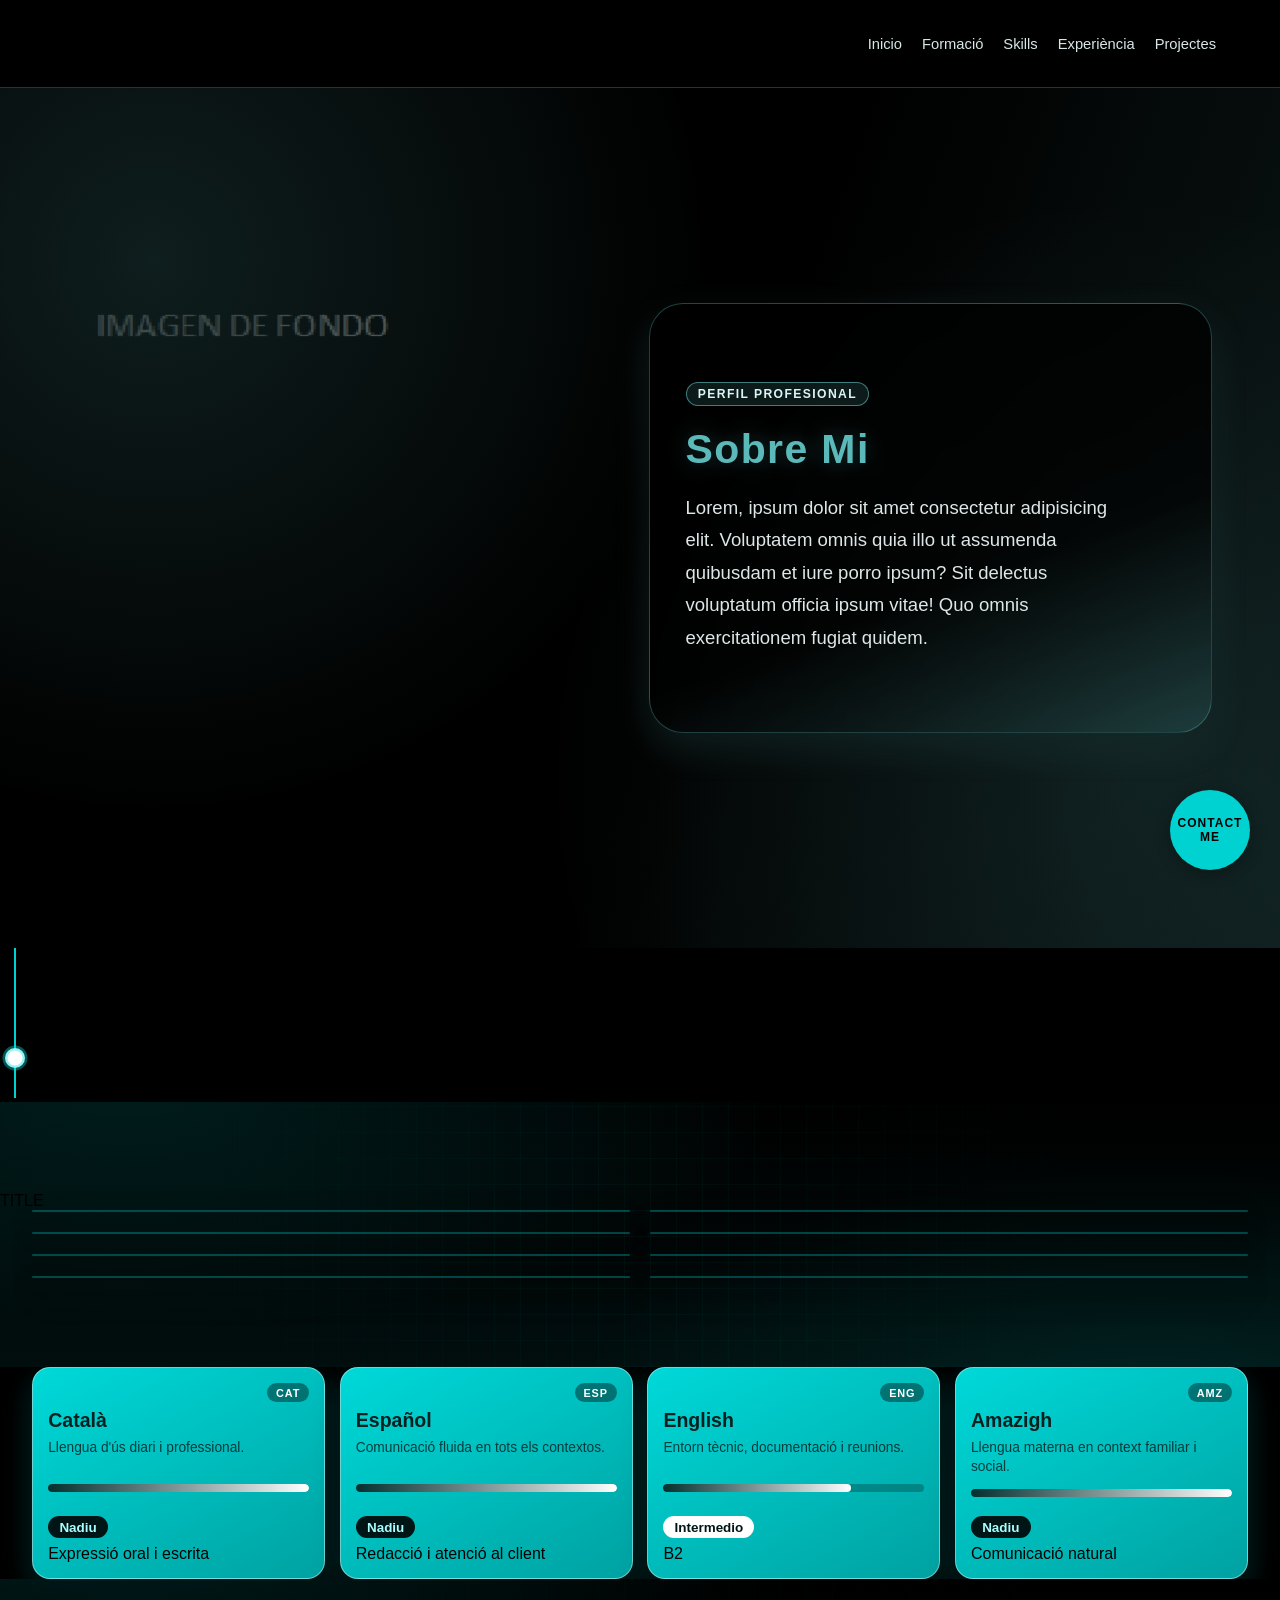
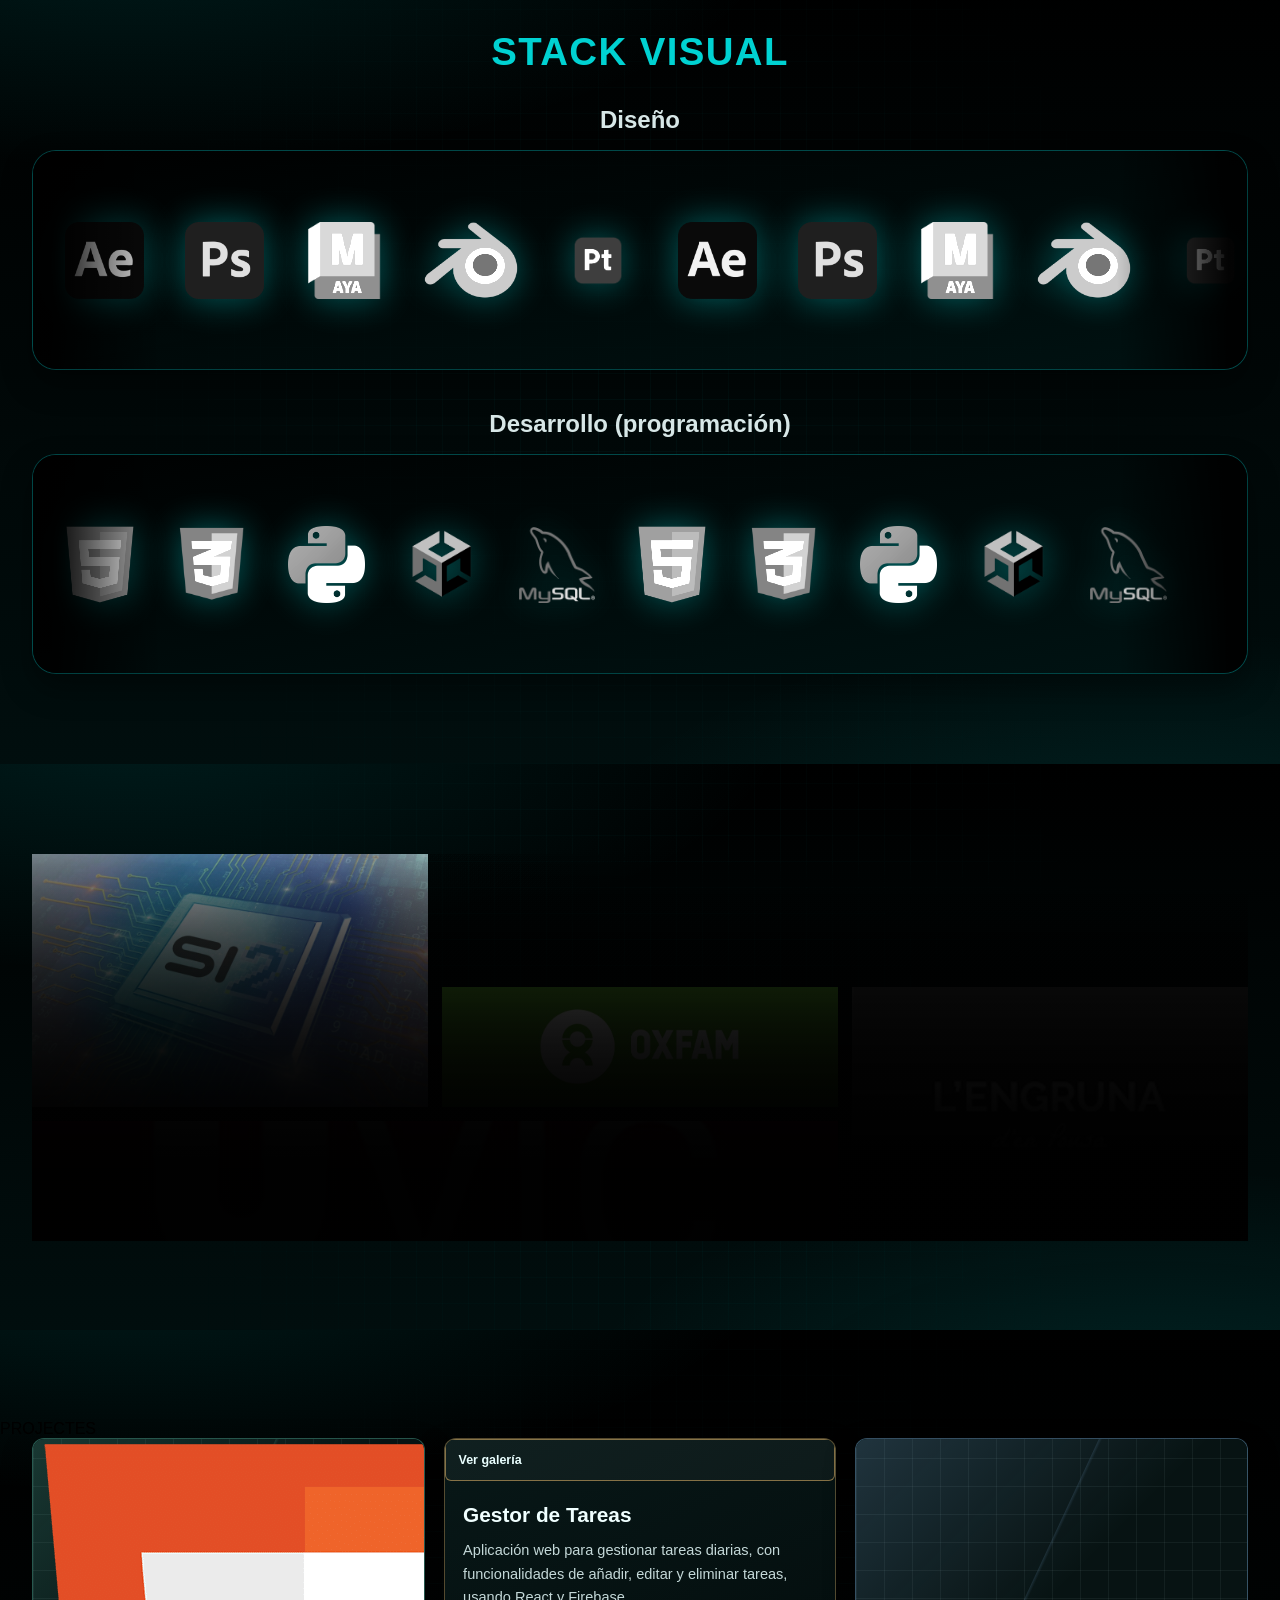
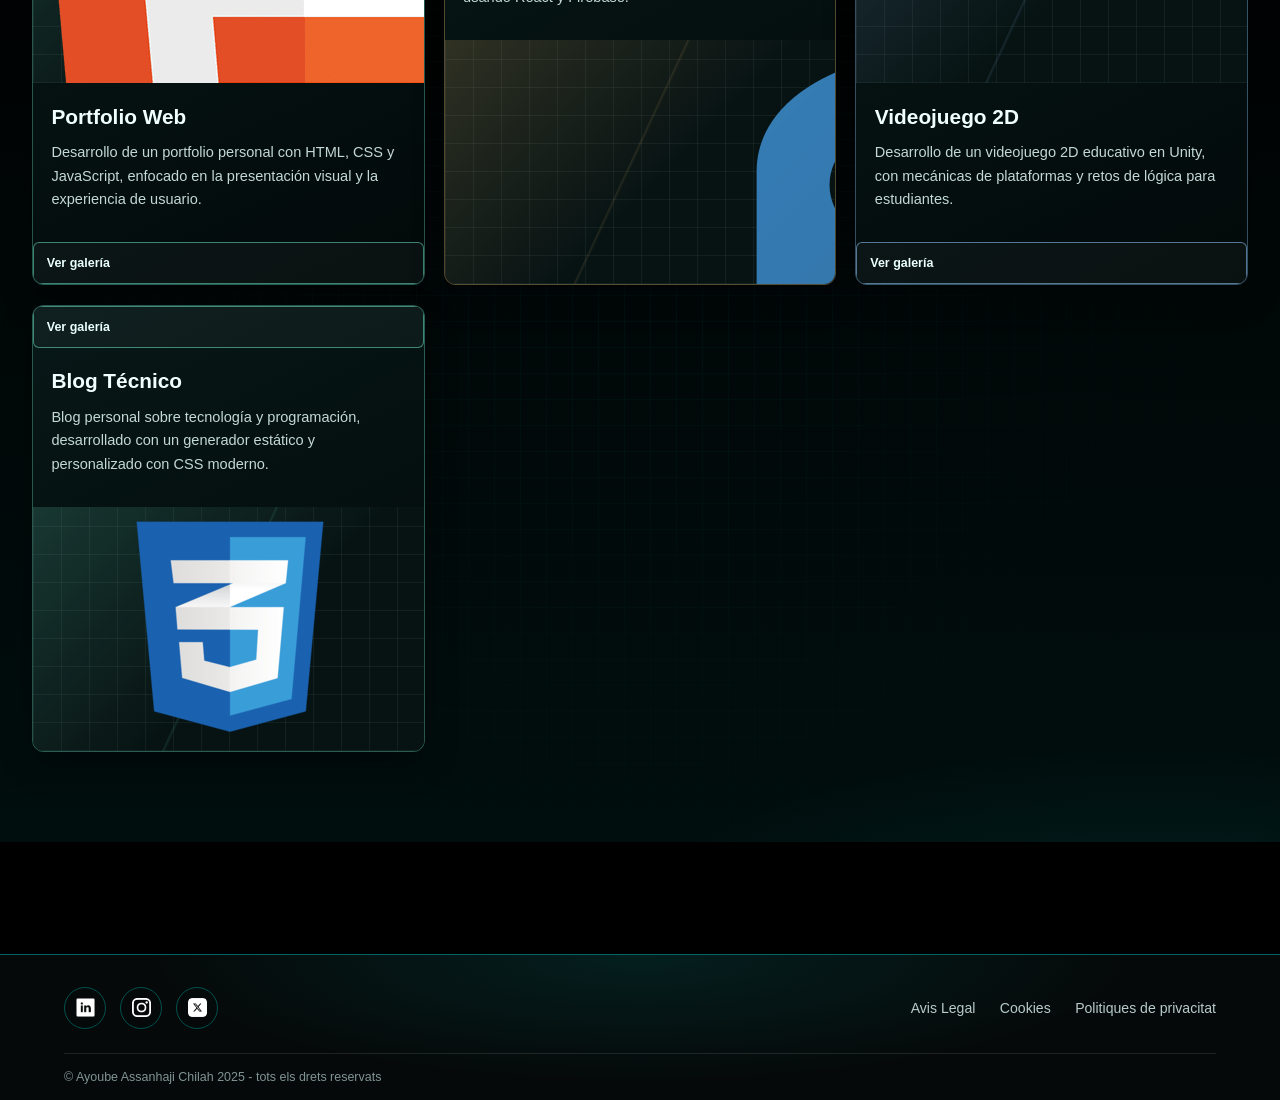
==== commit c62671d8: "separacion del slider de programas, dividido en front-end y back-end" ====
--- a/index.html
+++ b/index.html
@@ -207,32 +207,39 @@
   </script>
 
   <section id="carrusel_skills">
-    <div class="carousel">
-      <div class="track">
-        <img src="logos/Adobe_After_Effects_CC_icon.svg.png" alt="After Effects">
-        <img src="logos/Adobe_Photoshop_CC_icon.svg.png" alt="PhotoShop">
-        <img src="logos/autodesk-maya-small-social-400.png" alt="Maya">
-        <img src="logos/Blender_logo_no_text.svg.png" alt="Blender">
-        <img src="logos/HTML-5-Badge-Logo.png" alt="HTML">
-        <img src="logos/logotipo_css-min.png" alt="CSS">
-        <img src="logos/Python-logo-notext.svg.png" alt="Python">
-        <img src="logos/substant-painter.png" alt="Substance Painter 3D">
-        <img src="logos/Unity-logo.png" alt="Unity">
-        <img src="logos/pngimg.com - mysql_PNG23.png" alt="MySQL">
-
-
-
-
-        <img src="logos/Adobe_After_Effects_CC_icon.svg.png" alt="After Effects">
-        <img src="logos/Adobe_Photoshop_CC_icon.svg.png" alt="PhotoShop">
-        <img src="logos/autodesk-maya-small-social-400.png" alt="Maya">
-        <img src="logos/Blender_logo_no_text.svg.png" alt="Blender">
-        <img src="logos/HTML-5-Badge-Logo.png" alt="HTML">
-        <img src="logos/logotipo_css-min.png" alt="CSS">
-        <img src="logos/Python-logo-notext.svg.png" alt="Python">
-        <img src="logos/substant-painter.png" alt="Substance Painter 3D">
-        <img src="logos/Unity-logo.png" alt="Unity">
-        <img src="logos/pngimg.com - mysql_PNG23.png" alt="MySQL">
+    <h2 class="skills-title">STACK VISUAL</h2>
+    <div class="skill-group">
+      <h3>Diseño</h3>
+      <div class="carousel" role="region" aria-label="Herramientas de diseño">
+        <div class="track">
+          <img src="logos/Adobe_After_Effects_CC_icon.svg.png" alt="After Effects">
+          <img src="logos/Adobe_Photoshop_CC_icon.svg.png" alt="Photoshop">
+          <img src="logos/autodesk-maya-small-social-400.png" alt="Maya">
+          <img src="logos/Blender_logo_no_text.svg.png" alt="Blender">
+          <img src="logos/substant-painter.png" alt="Substance Painter 3D">
+          <img src="logos/Adobe_After_Effects_CC_icon.svg.png" alt="" aria-hidden="true">
+          <img src="logos/Adobe_Photoshop_CC_icon.svg.png" alt="" aria-hidden="true">
+          <img src="logos/autodesk-maya-small-social-400.png" alt="" aria-hidden="true">
+          <img src="logos/Blender_logo_no_text.svg.png" alt="" aria-hidden="true">
+          <img src="logos/substant-painter.png" alt="" aria-hidden="true">
+        </div>
+      </div>
+    </div>
+    <div class="skill-group">
+      <h3>Desarrollo (programación)</h3>
+      <div class="carousel" role="region" aria-label="Tecnologías de desarrollo">
+        <div class="track">
+          <img src="logos/HTML-5-Badge-Logo.png" alt="HTML">
+          <img src="logos/logotipo_css-min.png" alt="CSS">
+          <img src="logos/Python-logo-notext.svg.png" alt="Python">
+          <img src="logos/Unity-logo.png" alt="Unity">
+          <img src="logos/pngimg.com - mysql_PNG23.png" alt="MySQL">
+          <img src="logos/HTML-5-Badge-Logo.png" alt="" aria-hidden="true">
+          <img src="logos/logotipo_css-min.png" alt="" aria-hidden="true">
+          <img src="logos/Python-logo-notext.svg.png" alt="" aria-hidden="true">
+          <img src="logos/Unity-logo.png" alt="" aria-hidden="true">
+          <img src="logos/pngimg.com - mysql_PNG23.png" alt="" aria-hidden="true">
+        </div>
       </div>
     </div>
   </section>
--- a/style.css
+++ b/style.css
@@ -39,58 +39,90 @@
    HEADER
    ======================================== */
 header {
-    background: linear-gradient(0deg, var(--primary) 0%, var(--second) 100%);
-    height: 100px;
+    min-height: 88px;
     display: flex;
     justify-content: space-between;
     align-items: center;
+    gap: 2rem;
+    padding: 0.8rem 5%;
+    background: rgba(0, 0, 0, 0.94);
+    border-bottom: 1px solid rgba(0, 210, 210, 0.32);
 }
 
 header #logo-header {
-    width: 60px;
-    height: 60px;
-    background-color: red;
-    margin-left: 5%;
+    display: inline-flex;
+    align-items: center;
+    gap: 0.75rem;
+    color: #fff;
+    text-decoration: none;
+    flex-shrink: 0;
+}
+
+.brand-mark {
+    display: grid;
+    place-items: center;
+    width: 44px;
+    aspect-ratio: 1;
+    border: 1px solid var(--second);
+    color: var(--second);
+    font-family: 'Sora', sans-serif;
+    font-size: 1.25rem;
+    font-weight: 700;
+}
+
+.brand-name {
+    display: grid;
+    gap: 0.1rem;
+    font-family: 'Sora', sans-serif;
+    font-size: 1rem;
+    font-weight: 700;
+}
+
+.brand-name small {
+    color: #a8caca;
+    font-family: 'Space Grotesk', sans-serif;
+    font-size: 0.68rem;
+    font-weight: 400;
 }
 
 header #main-menu {
     display: flex;
-    justify-content: space-between;
+    justify-content: flex-end;
     align-items: center;
-    width: 50%;
-    height: 60px;
-    margin-right: 5%;
-}
-
-header #main-menu p {
-    width: 25%;
-    display: inline-block;
-    padding: 5px;
-    font-size: 1rem;
-    color: white;
-    text-align: center;
+    flex-wrap: wrap;
+    gap: 0.35rem 1.25rem;
+}
+
+header #main-menu a {
     position: relative;
-    font-family: 'Montserrat', sans-serif;
-}
-
-header #main-menu p a {
+    padding: 0.55rem 0;
     text-decoration: none;
-    color: aliceblue;
-}
-
-#main-menu p::after {
+    color: #d7e7e7;
+    font-size: 0.92rem;
+    transition: color 180ms ease;
+}
+
+header #main-menu a::after {
     content: "";
     position: absolute;
     left: 0;
     bottom: 0;
-    width: 0;
+    width: 100%;
     height: 2px;
-    background: #fff;
-    transition: width 0.5s;
-}
-
-#main-menu p:hover::after {
-    width: 100%;
+    background: var(--second);
+    transform: scaleX(0);
+    transform-origin: left;
+    transition: transform 180ms ease;
+}
+
+header #main-menu a:hover,
+header #main-menu a:focus-visible {
+    color: var(--second);
+}
+
+header #main-menu a:hover::after,
+header #main-menu a:focus-visible::after {
+    transform: scaleX(1);
 }
 
 /* ========================================
@@ -203,6 +235,7 @@
    PARALLAX SECTIONS (POST SOBRE MI)
    ======================================== */
 #formacio,
+#visual,
 #llenguatges-over,
 #carrusel_skills,
 #ikigai,
@@ -219,6 +252,7 @@
 }
 
 #formacio::before,
+#visual::before,
 #llenguatges-over::before,
 #carrusel_skills::before,
 #ikigai::before,
@@ -236,6 +270,7 @@
 }
 
 #formacio > *,
+#visual > *,
 #llenguatges-over > *,
 #carrusel_skills > *,
 #ikigai > *,
@@ -533,6 +568,33 @@
     padding-top: 3.2rem;
 }
 
+#carrusel_skills .skills-title {
+    width: min(var(--content-max), 95vw);
+    margin: 0 auto 2rem;
+    color: var(--second);
+    font-family: 'Sora', sans-serif;
+    font-size: clamp(1.8rem, 3vw, 2.6rem);
+    letter-spacing: 1.4px;
+    text-align: center;
+}
+
+#carrusel_skills .skill-group {
+    margin: 0 auto 2.5rem;
+}
+
+#carrusel_skills .skill-group:last-child {
+    margin-bottom: 0;
+}
+
+#carrusel_skills .skill-group h3 {
+    width: min(var(--content-max), 95vw);
+    margin: 0 auto 1rem;
+    color: #d7e7e7;
+    font-family: 'Sora', sans-serif;
+    font-size: clamp(1.15rem, 2vw, 1.5rem);
+    text-align: center;
+}
+
 .carousel {
     width: min(var(--content-max), 95vw);
     margin: 0 auto;
@@ -711,7 +773,394 @@
     width: min(var(--content-max), 95vw);
     margin: 0 auto;
     display: grid;
+    grid-template-columns: repeat(3, minmax(0, 1fr));
     gap: 1.2rem;
+    align-items: stretch;
+}
+
+#senseless-feature,
+#foodcraft-feature {
+    width: min(var(--content-max), 95vw);
+    margin: 0 auto 3.2rem;
+}
+
+.project-feature-cover {
+    position: relative;
+    display: flex;
+    align-items: center;
+    justify-content: space-between;
+    gap: 2rem;
+    width: 100%;
+    min-height: 360px;
+    padding: clamp(2rem, 6vw, 5rem);
+    overflow: hidden;
+    border: 1px solid rgba(0, 210, 210, 0.42);
+    border-radius: 22px;
+    color: #f3ffff;
+    text-align: left;
+    cursor: pointer;
+    background:
+        repeating-linear-gradient(0deg, rgba(0, 255, 255, 0.045) 0 1px, transparent 1px 32px),
+        repeating-linear-gradient(90deg, rgba(0, 255, 255, 0.045) 0 1px, transparent 1px 32px),
+        radial-gradient(ellipse at 76% 50%, rgba(0, 210, 210, 0.24), transparent 42%),
+        linear-gradient(115deg, #030909 8%, #071b1b 60%, #041010 100%);
+    box-shadow: 0 18px 42px rgba(0, 0, 0, 0.4);
+    transition: border-color 220ms ease, box-shadow 220ms ease, transform 220ms ease;
+}
+
+.project-feature-cover:hover,
+.project-feature-cover:focus-visible {
+    transform: translateY(-4px);
+    border-color: rgba(0, 255, 255, 0.8);
+    box-shadow: 0 24px 48px rgba(0, 210, 210, 0.16), 0 18px 42px rgba(0, 0, 0, 0.48);
+}
+
+.project-feature-cover::after {
+    content: "";
+    position: absolute;
+    inset: 0;
+    opacity: 0;
+    background: linear-gradient(90deg, rgba(0, 0, 0, 0.9), rgba(0, 20, 20, 0.48));
+    transition: opacity 220ms ease;
+}
+
+.project-feature-cover:hover::after,
+.project-feature-cover:focus-visible::after {
+    opacity: 1;
+}
+
+.project-cover-copy,
+.project-cover-art {
+    position: relative;
+    z-index: 1;
+}
+
+.project-cover-copy {
+    display: grid;
+    justify-items: start;
+    gap: 0.8rem;
+    max-width: 650px;
+}
+
+.project-kicker {
+    color: #78f4f0;
+    font-size: 0.75rem;
+    font-weight: 700;
+    letter-spacing: 0.12em;
+    text-transform: uppercase;
+}
+
+.project-cover-title {
+    font-family: 'Sora', sans-serif;
+    font-size: clamp(2.5rem, 7vw, 5.8rem);
+    font-weight: 700;
+    line-height: 1;
+    color: #f4ffff;
+    text-shadow: 0 0 30px rgba(0, 210, 210, 0.2);
+}
+
+.project-cover-description {
+    max-width: 48ch;
+    color: #c2dddd;
+    font-size: 1rem;
+    line-height: 1.6;
+    opacity: 0;
+    transform: translateY(8px);
+    transition: opacity 220ms ease, transform 220ms ease;
+}
+
+.project-feature-cover:hover .project-cover-description,
+.project-feature-cover:focus-visible .project-cover-description {
+    opacity: 1;
+    transform: translateY(0);
+}
+
+.project-cover-action {
+    display: inline-flex;
+    align-items: center;
+    gap: 0.7rem;
+    margin-top: 0.45rem;
+    color: var(--second);
+    font-size: 0.88rem;
+    font-weight: 700;
+}
+
+.project-cover-art {
+    display: grid;
+    justify-items: center;
+    gap: 1rem;
+    flex: 0 0 32%;
+    min-width: 180px;
+    padding: 2rem 1rem;
+    text-align: center;
+    color: #9deeed;
+    font-size: 0.68rem;
+    font-weight: 700;
+    letter-spacing: 0.16em;
+}
+
+.project-cover-art::before {
+    content: "";
+    position: absolute;
+    inset: 0;
+    border: 1px solid rgba(0, 210, 210, 0.25);
+    border-radius: 50%;
+    aspect-ratio: 1;
+    transform: scale(1.35);
+    box-shadow: 0 0 60px rgba(0, 210, 210, 0.08), inset 0 0 60px rgba(0, 210, 210, 0.08);
+}
+
+.project-cover-art img {
+    width: clamp(90px, 12vw, 150px);
+    height: clamp(90px, 12vw, 150px);
+    object-fit: contain;
+    filter: brightness(0) invert(1);
+    transition: transform 300ms ease;
+}
+
+.project-feature-cover:hover .project-cover-art img {
+    transform: scale(1.08) rotate(-4deg);
+}
+
+.project-group-title {
+    width: min(var(--content-max), 95vw);
+    margin: 0 auto 1.25rem;
+}
+
+.project-group-title h4 {
+    margin-top: 0.4rem;
+    color: #e8ffff;
+    font-family: 'Sora', sans-serif;
+    font-size: 1.6rem;
+}
+
+.project-dialog {
+    width: min(1180px, calc(100vw - 2rem));
+    max-width: none;
+    max-height: calc(100dvh - 2rem);
+    margin: auto;
+    padding: clamp(1.2rem, 3vw, 2rem);
+    overflow-y: auto;
+    overscroll-behavior: contain;
+    border: 1px solid rgba(0, 210, 210, 0.5);
+    border-radius: 16px;
+    color: #edffff;
+    background:
+        radial-gradient(850px 320px at 0 0, rgba(0, 210, 210, 0.12), transparent 65%),
+        #071010;
+    box-shadow: 0 28px 90px rgba(0, 0, 0, 0.75);
+}
+
+.project-dialog::backdrop {
+    background: rgba(0, 5, 5, 0.84);
+    backdrop-filter: blur(8px);
+}
+
+.project-dialog-header {
+    display: flex;
+    align-items: center;
+    justify-content: space-between;
+    gap: 1rem;
+    padding-bottom: 1.1rem;
+    border-bottom: 1px solid rgba(255, 255, 255, 0.12);
+}
+
+.project-dialog-header h3 {
+    margin-top: 0.2rem;
+    color: #f3ffff;
+    font-family: 'Sora', sans-serif;
+    font-size: 1.65rem;
+}
+
+.dialog-close,
+.project-gallery-controls button {
+    display: grid;
+    place-items: center;
+    width: 42px;
+    aspect-ratio: 1;
+    border: 1px solid rgba(0, 210, 210, 0.42);
+    border-radius: 50%;
+    color: #dfffff;
+    background: rgba(0, 210, 210, 0.08);
+    font-size: 1.35rem;
+    cursor: pointer;
+    transition: background-color 180ms ease, transform 180ms ease;
+}
+
+.dialog-close:hover,
+.project-gallery-controls button:hover {
+    transform: scale(1.06);
+    background: rgba(0, 210, 210, 0.22);
+}
+
+.project-dialog-content {
+    display: grid;
+    grid-template-columns: minmax(0, 1.2fr) minmax(280px, 0.8fr);
+    gap: clamp(1.25rem, 3vw, 2.4rem);
+    padding-top: 1.4rem;
+}
+
+.project-gallery-stage {
+    position: relative;
+    overflow: hidden;
+    border: 1px solid rgba(0, 210, 210, 0.3);
+    border-radius: 10px;
+    background:
+        radial-gradient(circle at 50% 42%, rgba(0, 210, 210, 0.2), transparent 50%),
+        repeating-linear-gradient(0deg, rgba(0, 255, 255, 0.045) 0 1px, transparent 1px 28px),
+        repeating-linear-gradient(90deg, rgba(0, 255, 255, 0.045) 0 1px, transparent 1px 28px),
+        #030909;
+}
+
+.project-gallery-slide {
+    display: none;
+    min-height: 340px;
+    margin: 0;
+    padding: 2rem;
+    align-items: center;
+    justify-content: center;
+    flex-direction: column;
+    gap: 1.5rem;
+}
+
+.project-gallery-slide.is-active {
+    display: flex;
+    animation: project-gallery-slide-in 260ms ease both;
+}
+
+@keyframes project-gallery-slide-in {
+    from { opacity: 0.3; transform: translateX(12px); }
+    to { opacity: 1; transform: translateX(0); }
+}
+
+.project-gallery-slide img {
+    width: min(44%, 180px);
+    height: 180px;
+    object-fit: contain;
+    filter: brightness(0) invert(1) drop-shadow(0 0 25px rgba(0, 210, 210, 0.3));
+}
+
+.project-gallery-slide figcaption {
+    display: flex;
+    flex-wrap: wrap;
+    justify-content: center;
+    gap: 0.65rem;
+    color: #eaffff;
+    font-weight: 600;
+    text-align: center;
+}
+
+.project-gallery-slide figcaption span {
+    color: #75dbd7;
+    font-size: 0.75rem;
+}
+
+.project-gallery-controls {
+    display: flex;
+    align-items: center;
+    justify-content: center;
+    gap: 1rem;
+    margin-top: 0.8rem;
+}
+
+.project-gallery-controls span {
+    min-width: 4rem;
+    color: #b8dede;
+    font-size: 0.78rem;
+    font-variant-numeric: tabular-nums;
+    text-align: center;
+}
+
+.project-development {
+    display: flex;
+    flex-direction: column;
+    align-items: flex-start;
+    padding: 0.6rem 0 0.3rem;
+}
+
+.project-development h4 {
+    margin: 0.55rem 0 0.8rem;
+    color: #f1ffff;
+    font-family: 'Sora', sans-serif;
+    font-size: 1.35rem;
+}
+
+.project-development > p,
+.development-notes p {
+    color: #b8cece;
+    font-size: 0.9rem;
+    line-height: 1.55;
+}
+
+.development-notes {
+    display: grid;
+    width: 100%;
+    gap: 0.9rem;
+    margin: 1.25rem 0;
+}
+
+.development-notes article {
+    display: grid;
+    grid-template-columns: 32px 1fr;
+    gap: 0.7rem;
+    align-items: start;
+}
+
+.development-notes article > span {
+    color: var(--second);
+    font-size: 0.77rem;
+    font-weight: 700;
+}
+
+.development-notes h5 {
+    margin-bottom: 0.18rem;
+    color: #e8ffff;
+    font-size: 0.94rem;
+}
+
+.development-notes p {
+    font-size: 0.82rem;
+}
+
+.development-engine {
+    display: inline-flex;
+    align-items: center;
+    gap: 0.55rem;
+    margin-top: auto;
+    padding-top: 0.6rem;
+    color: #83e7e5;
+    font-size: 0.82rem;
+    font-weight: 600;
+}
+
+.development-engine img {
+    width: 24px;
+    height: 24px;
+    object-fit: contain;
+    filter: brightness(0) invert(1);
+}
+
+.foodcraft-api-mark {
+    display: grid;
+    place-items: center;
+    width: 180px;
+    aspect-ratio: 1;
+    border: 1px solid rgba(0, 210, 210, 0.55);
+    border-radius: 50%;
+    color: #eaffff;
+    background: radial-gradient(circle, rgba(0, 210, 210, 0.2), rgba(0, 10, 10, 0.7) 70%);
+    box-shadow: 0 0 42px rgba(0, 210, 210, 0.14), inset 0 0 30px rgba(0, 210, 210, 0.12);
+    font-family: 'Sora', sans-serif;
+    font-size: 2rem;
+    font-weight: 700;
+}
+
+.foodcraft-api-mark span {
+    margin-top: -2.5rem;
+    color: #76e8e3;
+    font-family: 'Space Grotesk', sans-serif;
+    font-size: 0.72rem;
+    letter-spacing: 0.16em;
 }
 
 /* ========================================
@@ -773,60 +1222,62 @@
 }
 
 .ikigai-grid {
-    width: min(var(--content-max), 98vw);
+    width: min(var(--content-max), 96vw);
     margin: 0 auto;
-    display: flex;
-    flex-direction: column;
-    gap: 0.2rem;
+    display: grid;
+    grid-template-columns: repeat(3, minmax(0, 1fr));
+    align-items: center;
+    gap: clamp(0.8rem, 1.8vw, 1.5rem);
 }
 
 .ikigai-column {
     transform: translateY(var(--item-parallax-y));
     display: flex;
     flex-direction: column;
-    align-items: flex-start;
-    gap: 1rem;
-    padding: 0.4rem 0.2rem 0.6rem;
-}
-
-.ikigai-column:nth-child(1) {
-    align-items: flex-start;
-    margin-left: 2vw;
-}
-
-.ikigai-column:nth-child(2) {
-    align-items: flex-end;
-    margin-top: -3.8rem;
-    margin-right: 3vw;
-}
-
-.ikigai-column:nth-child(3) {
-    align-items: flex-start;
-    margin-top: -4.6rem;
-    margin-left: 6vw;
+    align-items: center;
+    min-width: 0;
+    gap: 0.8rem;
+    padding: 0.35rem 0 0.6rem;
 }
 
 .ikigai-column h4 {
+    display: flex;
+    align-items: center;
+    justify-content: center;
+    gap: 0.7rem;
+    width: 100%;
     font-family: 'Sora', sans-serif;
     font-size: clamp(1.15rem, 1.7vw, 1.5rem);
     color: #bffefe;
     margin-bottom: 0;
     text-align: center;
-    letter-spacing: 0.04em;
     text-transform: uppercase;
 }
 
+.ikigai-column h4::before,
+.ikigai-column h4::after {
+    content: "";
+    width: clamp(1rem, 2vw, 2rem);
+    height: 1px;
+    background: linear-gradient(90deg, transparent, rgba(129, 255, 246, 0.75));
+}
+
+.ikigai-column h4::after {
+    transform: rotate(180deg);
+}
+
 .ikigai-orbit {
-    width: clamp(470px, 36vw, 620px);
+    width: min(100%, 430px);
     aspect-ratio: 1 / 1;
     position: relative;
+    margin-inline: auto;
     border-radius: 50%;
-    border: 4px solid rgba(215, 255, 255, 0.8);
+    border: 1px solid rgba(174, 245, 241, 0.72);
     background:
         radial-gradient(circle at 20% 18%, rgba(255, 255, 255, 0.1), transparent 42%),
         radial-gradient(circle at 70% 80%, rgba(0, 210, 210, 0.12), transparent 48%),
         linear-gradient(160deg, rgba(1, 18, 18, 0.84) 0%, rgba(0, 8, 8, 0.86) 100%);
-    box-shadow: 0 24px 42px rgba(0, 0, 0, 0.48), inset 0 0 28px rgba(0, 255, 255, 0.16);
+    box-shadow: 0 18px 34px rgba(0, 0, 0, 0.38), inset 0 0 24px rgba(0, 255, 255, 0.12);
     overflow: visible;
 }
 
@@ -835,27 +1286,16 @@
     transition: transform 0.3s ease;
 }
 
-.ikigai-column:nth-child(2) .ikigai-orbit {
-    width: clamp(560px, 43vw, 780px);
-}
-
-.ikigai-column:nth-child(3) .ikigai-orbit {
-    width: clamp(620px, 47vw, 900px);
-}
-
-.ikigai-column:nth-child(1) .ikigai-orbit {
-    width: clamp(590px, 45vw, 820px);
-}
-
 .ikigai-bubble {
     position: absolute;
-    width: clamp(185px, 15vw, 285px);
+    z-index: 1;
+    width: clamp(108px, 10vw, 140px);
     aspect-ratio: 1 / 1;
-    border: 2px solid rgba(235, 255, 255, 0.95);
+    border: 1px solid rgba(218, 255, 252, 0.82);
     color: #e9ffff;
     background: #031717;
     border-radius: 50%;
-    box-shadow: 0 12px 22px rgba(0, 0, 0, 0.45);
+    box-shadow: 0 10px 24px rgba(0, 0, 0, 0.4);
     padding: 0;
     display: flex;
     align-items: flex-end;
@@ -868,11 +1308,11 @@
 }
 
 .ikigai-bubble.large {
-    width: clamp(220px, 18vw, 360px);
+    width: clamp(142px, 12vw, 174px);
 }
 
 .ikigai-bubble.medium {
-    width: clamp(200px, 16vw, 320px);
+    width: clamp(124px, 11vw, 156px);
 }
 
 .ikigai-bubble img {
@@ -885,26 +1325,30 @@
 
 .ikigai-bubble span {
     position: absolute;
-    left: 10px;
-    right: 10px;
-    bottom: 9px;
+    left: 7px;
+    right: 7px;
+    bottom: 7px;
     border-radius: 999px;
     background: rgba(0, 0, 0, 0.62);
     border: 1px solid rgba(255, 255, 255, 0.3);
-    font-size: 0.8rem;
+    font-size: clamp(0.58rem, 0.72vw, 0.72rem);
     font-weight: 700;
-    letter-spacing: 0.04em;
     text-transform: uppercase;
-    padding: 0.25rem 0.4rem;
-}
-
-.ikigai-bubble:hover {
-    transform: translateY(-10px) scale(1.08);
-    border-color: rgba(255, 255, 255, 0.92);
-    box-shadow: 0 16px 28px rgba(0, 255, 255, 0.3), 0 10px 18px rgba(0, 0, 0, 0.45);
-}
-
-.ikigai-bubble:hover img {
+    padding: 0.25rem 0.3rem;
+}
+
+.ikigai-bubble:hover,
+.ikigai-bubble:focus-visible {
+    z-index: 3;
+    transform: translateY(-7px) scale(1.06);
+    border-color: #c8fffa;
+    outline: 2px solid rgba(93, 245, 229, 0.68);
+    outline-offset: 3px;
+    box-shadow: 0 16px 28px rgba(0, 255, 255, 0.24), 0 10px 18px rgba(0, 0, 0, 0.45);
+}
+
+.ikigai-bubble:hover img,
+.ikigai-bubble:focus-visible img {
     transform: scale(1.08);
     filter: brightness(0.96) contrast(1.1);
 }
@@ -922,113 +1366,289 @@
 .ikigai-column:nth-child(3) .ikigai-bubble:nth-child(3) { bottom: 11%; right: 11%; animation-delay: -1.2s; }
 
 @keyframes float-bubble {
-    0%, 100% { transform: translateY(0px) translateX(0px); }
-    33% { transform: translateY(-9px) translateX(5px); }
-    66% { transform: translateY(6px) translateX(-4px); }
+    0%, 100% { translate: 0 0; }
+    33% { translate: 5px -7px; }
+    66% { translate: -4px 5px; }
 }
 
 .project-art {
-    background: linear-gradient(150deg, rgba(0, 0, 0, 0.84) 0%, rgba(0, 22, 22, 0.9) 100%);
-    border: 1px solid rgba(0, 210, 210, 0.32);
-    border-radius: 22px;
-    padding: 1.25rem;
+    --project-accent: #68e0c2;
+    min-width: 0;
     display: flex;
-    gap: 1rem;
-    align-items: center;
-    box-shadow: 0 14px 30px rgba(0, 0, 0, 0.4);
+    flex-direction: column;
+    align-items: stretch;
+    overflow: hidden;
+    border: 1px solid color-mix(in srgb, var(--project-accent) 35%, transparent);
+    border-radius: 12px;
+    background: linear-gradient(155deg, rgba(8, 24, 24, 0.98), rgba(2, 9, 9, 0.98));
+    box-shadow: 0 14px 30px rgba(0, 0, 0, 0.38);
     transition: transform 0.25s ease, border-color 0.25s ease, box-shadow 0.25s ease;
 }
+
+.project-art:nth-child(2) { --project-accent: #e8b86b; }
+.project-art:nth-child(3) { --project-accent: #91c8ff; }
 
 .project-art:hover {
     transform: translateY(-5px);
-    border-color: rgba(0, 255, 255, 0.62);
-    box-shadow: 0 20px 36px rgba(0, 0, 0, 0.52), 0 12px 28px rgba(0, 255, 255, 0.12);
-}
-
-.project-art.left { flex-direction: row; }
-.project-art.right { flex-direction: row-reverse; }
+    border-color: var(--project-accent);
+    box-shadow: 0 20px 36px rgba(0, 0, 0, 0.5), 0 10px 26px color-mix(in srgb, var(--project-accent) 16%, transparent);
+}
 
 .project-img {
-    flex: 0 0 138px;
-    min-height: 120px;
-    display: flex;
-    justify-content: center;
-    align-items: center;
-}
-
-.project-img img {
-    width: 108px;
-    height: 108px;
-    object-fit: contain;
-    border-radius: 18px;
-    padding: 0.35rem;
-    background: rgba(255, 255, 255, 0.96);
-    border: 1px solid rgba(0, 255, 255, 0.42);
-}
-
-.project-info {
-    flex: 1;
-    display: grid;
-    gap: 0.62rem;
-}
-
-.project-info h3 {
-    color: #a7ffff;
-    font-family: 'Sora', sans-serif;
-    font-size: 1.3rem;
-    letter-spacing: 0.03em;
-}
-
-.project-info p {
-    color: #d0e6e6;
-    font-size: 0.95rem;
-    line-height: 1.6;
-}
-
-.gallery-toggle.square-btn {
-    height: 42px;
-    min-width: 140px;
-    padding: 0 1rem;
-    border-radius: 999px;
-    border: 1px solid rgba(0, 255, 255, 0.6);
-    background: linear-gradient(90deg, rgba(0, 219, 219, 0.95), rgba(64, 255, 255, 0.95));
-    color: #022525;
-    font-size: 0.88rem;
+    position: relative;
+    isolation: isolate;
+    display: grid;
+    place-items: center;
+    width: 100%;
+    aspect-ratio: 16 / 10;
+    overflow: hidden;
+    background:
+        linear-gradient(135deg, color-mix(in srgb, var(--project-accent) 18%, transparent), transparent 56%),
+        repeating-linear-gradient(0deg, rgba(210, 255, 255, 0.055) 0 1px, transparent 1px 28px),
+        repeating-linear-gradient(90deg, rgba(210, 255, 255, 0.055) 0 1px, transparent 1px 28px),
+        #071313;
+}
+
+.project-img::after {
+    position: absolute;
+    inset: 0;
+    z-index: -1;
+    content: "";
+    background: linear-gradient(115deg, transparent 48%, color-mix(in srgb, var(--project-accent) 12%, transparent) 48.2%, transparent 48.8%);
+    pointer-events: none;
+}
+
+.project-index,
+.project-artwork-caption {
+    position: absolute;
+    z-index: 2;
+    color: var(--project-accent);
+    font-size: 0.68rem;
     font-weight: 700;
     letter-spacing: 0.08em;
     text-transform: uppercase;
+}
+
+.project-index { top: 0.85rem; left: 0.9rem; }
+.project-artwork-caption { right: 0.9rem; bottom: 0.85rem; left: 0.9rem; }
+
+.project-image-button {
+    position: relative;
+    display: grid;
+    place-items: center;
+    width: 100%;
+    height: 100%;
+    padding: 1rem;
+    border: 0;
+    background: transparent;
+    cursor: zoom-in;
+}
+
+.project-image-button img {
+    width: clamp(100px, 44%, 176px);
+    height: clamp(100px, 44%, 148px);
+    padding: 0.8rem;
+    object-fit: contain;
+    border: 1px solid color-mix(in srgb, var(--project-accent) 50%, white);
+    border-radius: 12px;
+    background: rgba(255, 255, 255, 0.96);
+    box-shadow: 0 16px 34px rgba(0, 0, 0, 0.35);
+    transition: transform 0.3s ease, box-shadow 0.3s ease;
+}
+
+.project-image-button:hover img,
+.project-image-button:focus-visible img {
+    transform: scale(1.06) rotate(-2deg);
+    box-shadow: 0 20px 38px rgba(0, 0, 0, 0.48);
+}
+
+.image-open-icon {
+    position: absolute;
+    right: 0.85rem;
+    bottom: 0.8rem;
+    display: grid;
+    place-items: center;
+    width: 30px;
+    aspect-ratio: 1;
+    border: 1px solid color-mix(in srgb, var(--project-accent) 60%, transparent);
+    border-radius: 50%;
+    color: var(--project-accent);
+    background: rgba(0, 0, 0, 0.72);
+    font-size: 1rem;
+    transition: transform 0.2s ease, background-color 0.2s ease;
+}
+
+.project-image-button:hover .image-open-icon { transform: translate(2px, -2px); }
+
+.project-info {
+    flex: 1;
+    display: grid;
+    align-content: start;
+    gap: 0.8rem;
+    padding: 1.15rem;
+}
+
+.project-info .project-kicker { color: var(--project-accent); }
+
+.project-info h3 {
+    margin-top: 0.2rem;
+    color: #f0ffff;
+    font-family: 'Sora', sans-serif;
+    font-size: 1.3rem;
+}
+
+.project-info p {
+    color: #c4d8d8;
+    font-size: 0.91rem;
+    line-height: 1.6;
+}
+
+.project-tags {
+    display: flex;
+    flex-wrap: wrap;
+    gap: 0.45rem 0.9rem;
+    padding: 0.65rem 0;
+    border-top: 1px solid rgba(255, 255, 255, 0.1);
+    list-style: none;
+}
+
+.project-tags li {
+    color: #9eb5b5;
+    font-size: 0.74rem;
+    font-weight: 600;
+}
+
+.project-tags li::before {
+    content: "/ ";
+    color: var(--project-accent);
+}
+
+.gallery-toggle.square-btn {
+    display: flex;
+    align-items: center;
+    justify-content: space-between;
+    width: 100%;
+    min-height: 42px;
+    padding: 0.55rem 0.8rem;
+    border: 1px solid color-mix(in srgb, var(--project-accent) 55%, transparent);
+    border-radius: 6px;
+    color: #eaffff;
+    background: rgba(255, 255, 255, 0.035);
+    font-size: 0.78rem;
+    font-weight: 700;
+    text-align: left;
     cursor: pointer;
-    transition: transform 0.24s ease, box-shadow 0.24s ease, filter 0.24s ease;
-}
-
-.gallery-toggle.square-btn:hover {
-    transform: translateY(-2px);
-    box-shadow: 0 10px 20px rgba(0, 255, 255, 0.34);
-    filter: brightness(1.05);
+    transition: background-color 0.2s ease, border-color 0.2s ease;
+}
+
+.gallery-toggle.square-btn span { color: var(--project-accent); font-size: 1.1rem; }
+
+.gallery-toggle.square-btn:hover,
+.gallery-toggle.square-btn:focus-visible {
+    border-color: var(--project-accent);
+    background: color-mix(in srgb, var(--project-accent) 12%, transparent);
 }
 
 .project-gallery {
     display: grid;
     grid-template-columns: repeat(3, minmax(0, 1fr));
-    gap: 0.52rem;
+    gap: 0.5rem;
     max-height: 0;
     opacity: 0;
     overflow: hidden;
-    transition: max-height 0.45s ease, opacity 0.28s ease;
+    transition: max-height 0.4s ease, opacity 0.25s ease;
 }
 
 .project-gallery.open {
-    max-height: 320px;
+    max-height: 140px;
     opacity: 1;
-    margin-top: 0.4rem;
-}
-
-.project-gallery img {
+}
+
+.project-gallery .project-image-button {
+    aspect-ratio: 1.2;
+    padding: 0.25rem;
+    overflow: hidden;
+    border: 1px solid color-mix(in srgb, var(--project-accent) 35%, transparent);
+    border-radius: 7px;
+    background: rgba(255, 255, 255, 0.04);
+}
+
+.project-gallery .project-image-button img {
     width: 100%;
-    height: 96px;
-    object-fit: cover;
+    height: 100%;
+    padding: 0.3rem;
+    border: 0;
+    border-radius: 4px;
+    box-shadow: none;
+}
+
+.project-gallery .image-open-icon {
+    right: 0.3rem;
+    bottom: 0.3rem;
+    width: 22px;
+    font-size: 0.8rem;
+}
+
+.image-viewer {
+    width: min(980px, calc(100vw - 2rem));
+    max-width: none;
+    max-height: calc(100dvh - 2rem);
+    margin: auto;
+    padding: 1rem;
+    overflow: hidden;
+    border: 1px solid rgba(0, 210, 210, 0.5);
     border-radius: 12px;
-    border: 1px solid rgba(0, 255, 255, 0.4);
+    color: #edffff;
+    background: #061010;
+    box-shadow: 0 28px 90px rgba(0, 0, 0, 0.75);
+}
+
+.image-viewer::backdrop { background: rgba(0, 5, 5, 0.88); backdrop-filter: blur(7px); }
+
+.image-viewer-header {
+    display: flex;
+    align-items: center;
+    justify-content: space-between;
+    gap: 1rem;
+    padding-bottom: 0.8rem;
+    color: #bde9e9;
+    font-size: 0.85rem;
+}
+
+.image-viewer-stage {
+    display: grid;
+    grid-template-columns: 44px minmax(0, 1fr) 44px;
+    align-items: center;
+    gap: 0.8rem;
+}
+
+.image-viewer-stage img {
+    width: 100%;
+    height: min(68dvh, 660px);
+    object-fit: contain;
+    border-radius: 6px;
+    background: #0b1717;
+}
+
+.image-viewer-nav {
+    display: grid;
+    place-items: center;
+    width: 42px;
+    aspect-ratio: 1;
+    border: 1px solid rgba(0, 210, 210, 0.42);
+    border-radius: 50%;
+    color: #dfffff;
+    background: rgba(0, 210, 210, 0.08);
+    font-size: 1.2rem;
+    cursor: pointer;
+}
+
+.image-viewer-count {
+    display: block;
+    padding-top: 0.7rem;
+    color: #8ca7a7;
+    font-size: 0.75rem;
+    text-align: center;
 }
 
 /* ========================================
@@ -1153,92 +1773,87 @@
    FOOTER
    ======================================== */
 footer {
-    display: flex;
-    flex-direction: column;
-    justify-content: center;
+    display: grid;
+    grid-template-columns: 1fr auto;
     align-items: center;
-    height: 150px;
-    margin-top: 100px;
-    background-color: var(--second);
-    box-shadow: -1px -1px 23px 30px var(--second);
-}
-
-footer #contact,
-footer #social-media,
-footer #PP,
+    gap: 1.5rem;
+    margin-top: clamp(4rem, 9vw, 7rem);
+    padding: 2rem 5% 1rem;
+    background:
+        radial-gradient(700px 180px at 50% 0, rgba(0, 210, 210, 0.11), transparent 70%),
+        #050909;
+    border-top: 1px solid rgba(0, 210, 210, 0.45);
+}
+
+footer #social-media a {
+    display: inline-grid;
+    place-items: center;
+    width: 42px;
+    aspect-ratio: 1;
+    margin-right: 0.6rem;
+    border: 1px solid rgba(0, 210, 210, 0.35);
+    border-radius: 50%;
+    transition: background-color 180ms ease, transform 180ms ease;
+}
+
+footer #social-media a:hover {
+    background: rgba(0, 210, 210, 0.14);
+    transform: translateY(-3px);
+}
+
+footer #social-media a img {
+    width: 19px;
+    height: 19px;
+    object-fit: contain;
+    filter: invert(1);
+}
+
+footer #PP a {
+    margin-left: 1.25rem;
+    text-decoration: none;
+    color: #b8caca;
+    font-size: 0.88rem;
+    transition: color 180ms ease;
+}
+
+footer #PP a:hover,
+footer #PP a:focus-visible {
+    color: var(--second);
+}
+
 footer #copyright {
-    display: flex;
-    width: 100%;
-    align-items: center;
-    justify-content: center;
-}
-
-footer #contact {
-    height: 70px;
-}
-
-footer #contact > div {
-    display: flex;
-    flex-direction: column;
-    align-items: center;
-    justify-content: center;
-    gap: 0.2rem;
-    width: 100%;
-}
-
-footer #contact span {
-    color: var(--second);
-    font-size: 1rem;
-}
-
-footer #contact a:hover {
-    color: #00ffff;
-    text-decoration: underline;
-}
-
-footer #social-media {
-    height: 50%;
-}
-
-footer #social-media a {
-    text-decoration: none;
-    height: 90%;
-    width: 50px;
-    margin: 0 20px;
-    display: flex;
-    justify-content: center;
-    align-items: center;
-}
-
-footer #social-media a img {
-    height: 50%;
-    width: auto;
-    margin: 0 20px;
-}
-
-footer #PP {
-    height: 40%;
-}
-
-footer #PP a {
-    margin: 0 20px;
-    text-decoration: none;
-    color: var(--primary);
-}
-
-footer #copyright {
-    height: 5%;
-}
-
-footer #copyright p {
-    font-size: 10px;
-    color: var(--primary);
+    grid-column: 1 / -1;
+    padding-top: 1rem;
+    border-top: 1px solid rgba(255, 255, 255, 0.1);
+    color: #819494;
+    font-size: 0.78rem;
 }
 
 /* ========================================
    RESPONSIVE - Tablet (max 900px)
    ======================================== */
 @media (max-width: 900px) {
+    .project-dialog {
+        max-height: calc(100dvh - 1.5rem);
+        overflow-y: auto;
+    }
+
+    .project-dialog-content {
+        grid-template-columns: 1fr;
+    }
+
+    .project-gallery-slide {
+        min-height: 280px;
+    }
+
+    header {
+        gap: 1rem;
+    }
+
+    header #main-menu {
+        gap: 0.25rem 0.8rem;
+    }
+
     #section-header.section-header-bg {
         flex-direction: column;
         height: auto;
@@ -1286,26 +1901,25 @@
 
     #projectes-section {
         width: min(var(--content-max), 93vw);
+        grid-template-columns: repeat(2, minmax(0, 1fr));
     }
 
     .project-art {
-        flex-direction: column !important;
-        align-items: flex-start;
+        padding: 0;
     }
 
     .project-img {
-        flex-basis: auto;
-        min-height: 0;
-    }
-
-    .project-img img {
-        width: 88px;
-        height: 88px;
+        width: 100%;
+    }
+
+    .project-img .project-image-button img {
+        width: clamp(100px, 44%, 176px);
+        height: clamp(100px, 44%, 148px);
     }
 
     .gallery-toggle.square-btn {
-        width: auto;
-        min-width: 130px;
+        width: 100%;
+        min-width: 0;
     }
 
     #llenguatges {
@@ -1331,30 +1945,18 @@
 
     .ikigai-grid {
         width: min(var(--content-max), 93vw);
+        grid-template-columns: repeat(2, minmax(0, 1fr));
         gap: 1.5rem;
     }
 
+    .ikigai-column:nth-child(3) {
+        grid-column: 1 / -1;
+        justify-self: center;
+        width: min(100%, 430px);
+    }
+
     .ikigai-orbit {
-        width: min(90vw, 580px);
-    }
-
-    .ikigai-column:nth-child(1),
-    .ikigai-column:nth-child(2),
-    .ikigai-column:nth-child(3) {
-        margin: 0;
-        align-items: center;
-    }
-
-    .ikigai-column:nth-child(2) .ikigai-orbit {
-        width: min(90vw, 600px);
-    }
-
-    .ikigai-column:nth-child(3) .ikigai-orbit {
-        width: min(92vw, 640px);
-    }
-
-    .ikigai-column:nth-child(1) .ikigai-orbit {
-        width: min(92vw, 650px);
+        width: min(100%, 420px);
     }
 
     .photo-slot,
@@ -1383,6 +1985,10 @@
    RESPONSIVE - Tablet Small (max 768px)
    ======================================== */
 @media (max-width: 768px) {
+    #projectes-section {
+        grid-template-columns: repeat(2, minmax(0, 1fr));
+    }
+
     #scroll-bubble {
         bottom: 110px;
         right: 25px;
@@ -1410,6 +2016,73 @@
    RESPONSIVE - Mobile (max 600px)
    ======================================== */
 @media (max-width: 600px) {
+    #projectes-section {
+        grid-template-columns: 1fr;
+    }
+
+    #senseless-feature,
+    #foodcraft-feature,
+    .project-group-title {
+        width: 94%;
+    }
+
+    .project-feature-cover {
+        min-height: 300px;
+        gap: 0.5rem;
+        padding: 1.4rem;
+    }
+
+    .project-cover-art {
+        flex-basis: 30%;
+        min-width: 82px;
+        padding: 1rem 0.25rem;
+        font-size: 0.52rem;
+    }
+
+    .project-cover-art img {
+        width: 72px;
+        height: 72px;
+    }
+
+    .project-cover-description {
+        font-size: 0.88rem;
+    }
+
+    .project-dialog {
+        width: calc(100vw - 1rem);
+        max-height: calc(100dvh - 1rem);
+        padding: 1rem;
+    }
+
+    .project-dialog-header h3 {
+        font-size: 1.35rem;
+    }
+
+    .project-gallery-slide {
+        min-height: 230px;
+        padding: 1.2rem;
+    }
+
+    .project-gallery-slide img {
+        height: 130px;
+    }
+
+    header {
+        align-items: flex-start;
+        flex-direction: column;
+        gap: 0.75rem;
+        padding: 1rem 5%;
+    }
+
+    header #main-menu {
+        justify-content: flex-start;
+        gap: 0.1rem 1rem;
+    }
+
+    header #main-menu a {
+        font-size: 0.84rem;
+    }
+
     #chipset-mask {
         --chipset-width: 90vw;
         --chipset-height: 180px;
@@ -1430,13 +2103,14 @@
     }
     
     .project-art {
-        padding: 1rem;
-        border-radius: 16px;
+        padding: 0;
+        border-radius: 12px;
     }
     
     .gallery-toggle.square-btn {
-        min-width: 115px;
-        height: 38px;
+        width: 100%;
+        min-width: 0;
+        min-height: 42px;
         font-size: 0.76rem;
     }
     
@@ -1444,9 +2118,9 @@
         margin: 0;
     }
     
-    .project-img img {
-        width: 78px;
-        height: 78px;
+    .project-img .project-image-button img {
+        width: clamp(100px, 44%, 148px);
+        height: clamp(100px, 44%, 128px);
     }
     
     .project-info h3 {
@@ -1459,6 +2133,20 @@
     
     .project-gallery img {
         height: 76px;
+    }
+
+    .image-viewer {
+        width: calc(100vw - 1rem);
+        padding: 0.65rem;
+    }
+
+    .image-viewer-stage {
+        grid-template-columns: 36px minmax(0, 1fr) 36px;
+        gap: 0.35rem;
+    }
+
+    .image-viewer-nav {
+        width: 34px;
     }
 
     #llenguatges {
@@ -1495,6 +2183,13 @@
 
     .ikigai-grid {
         width: 94%;
+        grid-template-columns: 1fr;
+        gap: 1.25rem;
+    }
+
+    .ikigai-column:nth-child(3) {
+        grid-column: auto;
+        width: 100%;
     }
 
     .ikigai-column {
@@ -1553,14 +2248,19 @@
         width: min(240px, 78vw);
     }
     
-    footer #contact {
-        height: auto;
-        padding: 0.5rem 0;
-    }
-    
-    footer #contact span,
-    footer #contact a {
-        font-size: 0.95rem;
+    footer {
+        grid-template-columns: 1fr;
+        gap: 1.25rem;
+    }
+
+    footer #PP {
+        display: flex;
+        flex-wrap: wrap;
+        gap: 0.75rem 1rem;
+    }
+
+    footer #PP a {
+        margin: 0;
     }
 }
 
@@ -1568,6 +2268,27 @@
    RESPONSIVE - Mobile Small (max 480px)
    ======================================== */
 @media (max-width: 480px) {
+    .project-feature-cover {
+        align-items: flex-start;
+    }
+
+    .project-cover-art {
+        position: absolute;
+        right: 0.5rem;
+        bottom: 0.5rem;
+        min-width: 0;
+        opacity: 0.42;
+    }
+
+    .project-cover-copy {
+        z-index: 2;
+    }
+
+    .project-cover-description {
+        opacity: 1;
+        transform: none;
+    }
+
     #contact-bubble {
         bottom: 15px;
         right: 15px;
@@ -1590,3 +2311,10 @@
         transform: scale(1.1);
     }
 }
+
+@media (hover: none) {
+    .project-cover-description {
+        opacity: 1;
+        transform: none;
+    }
+}
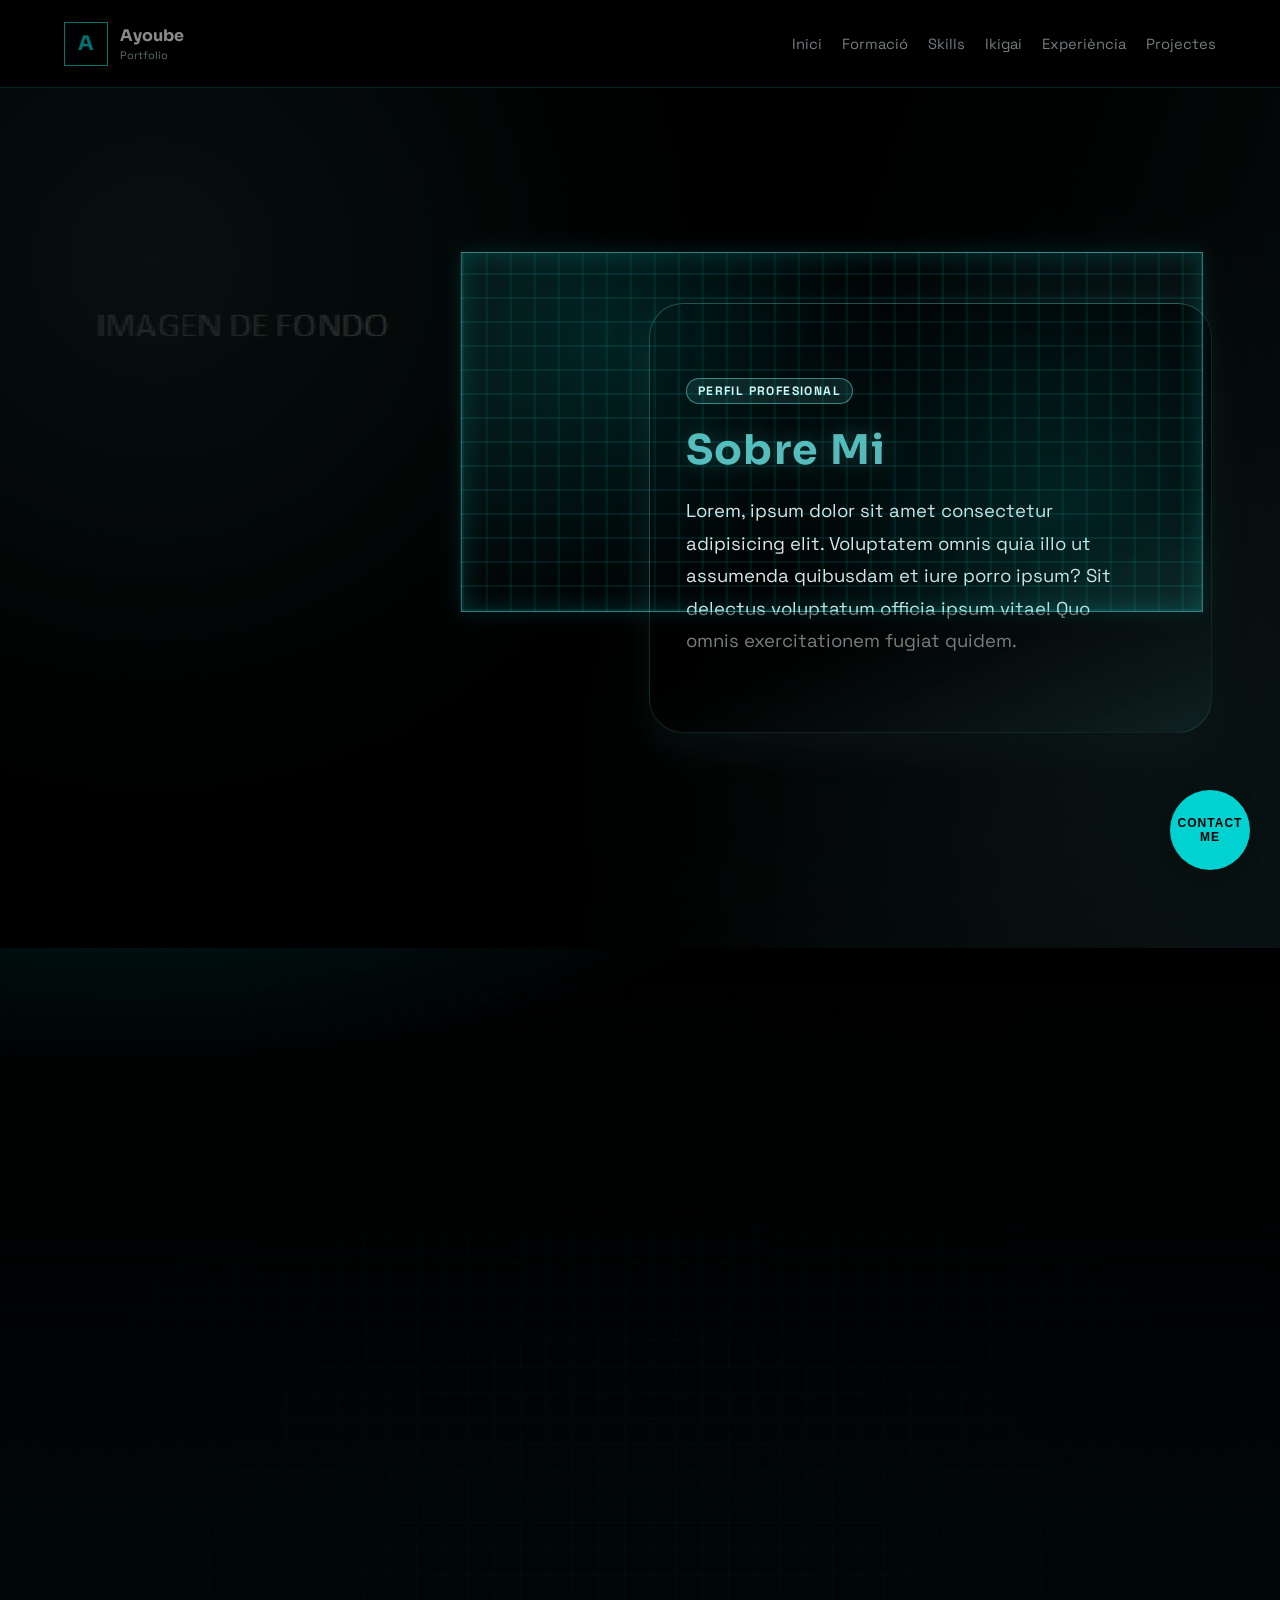
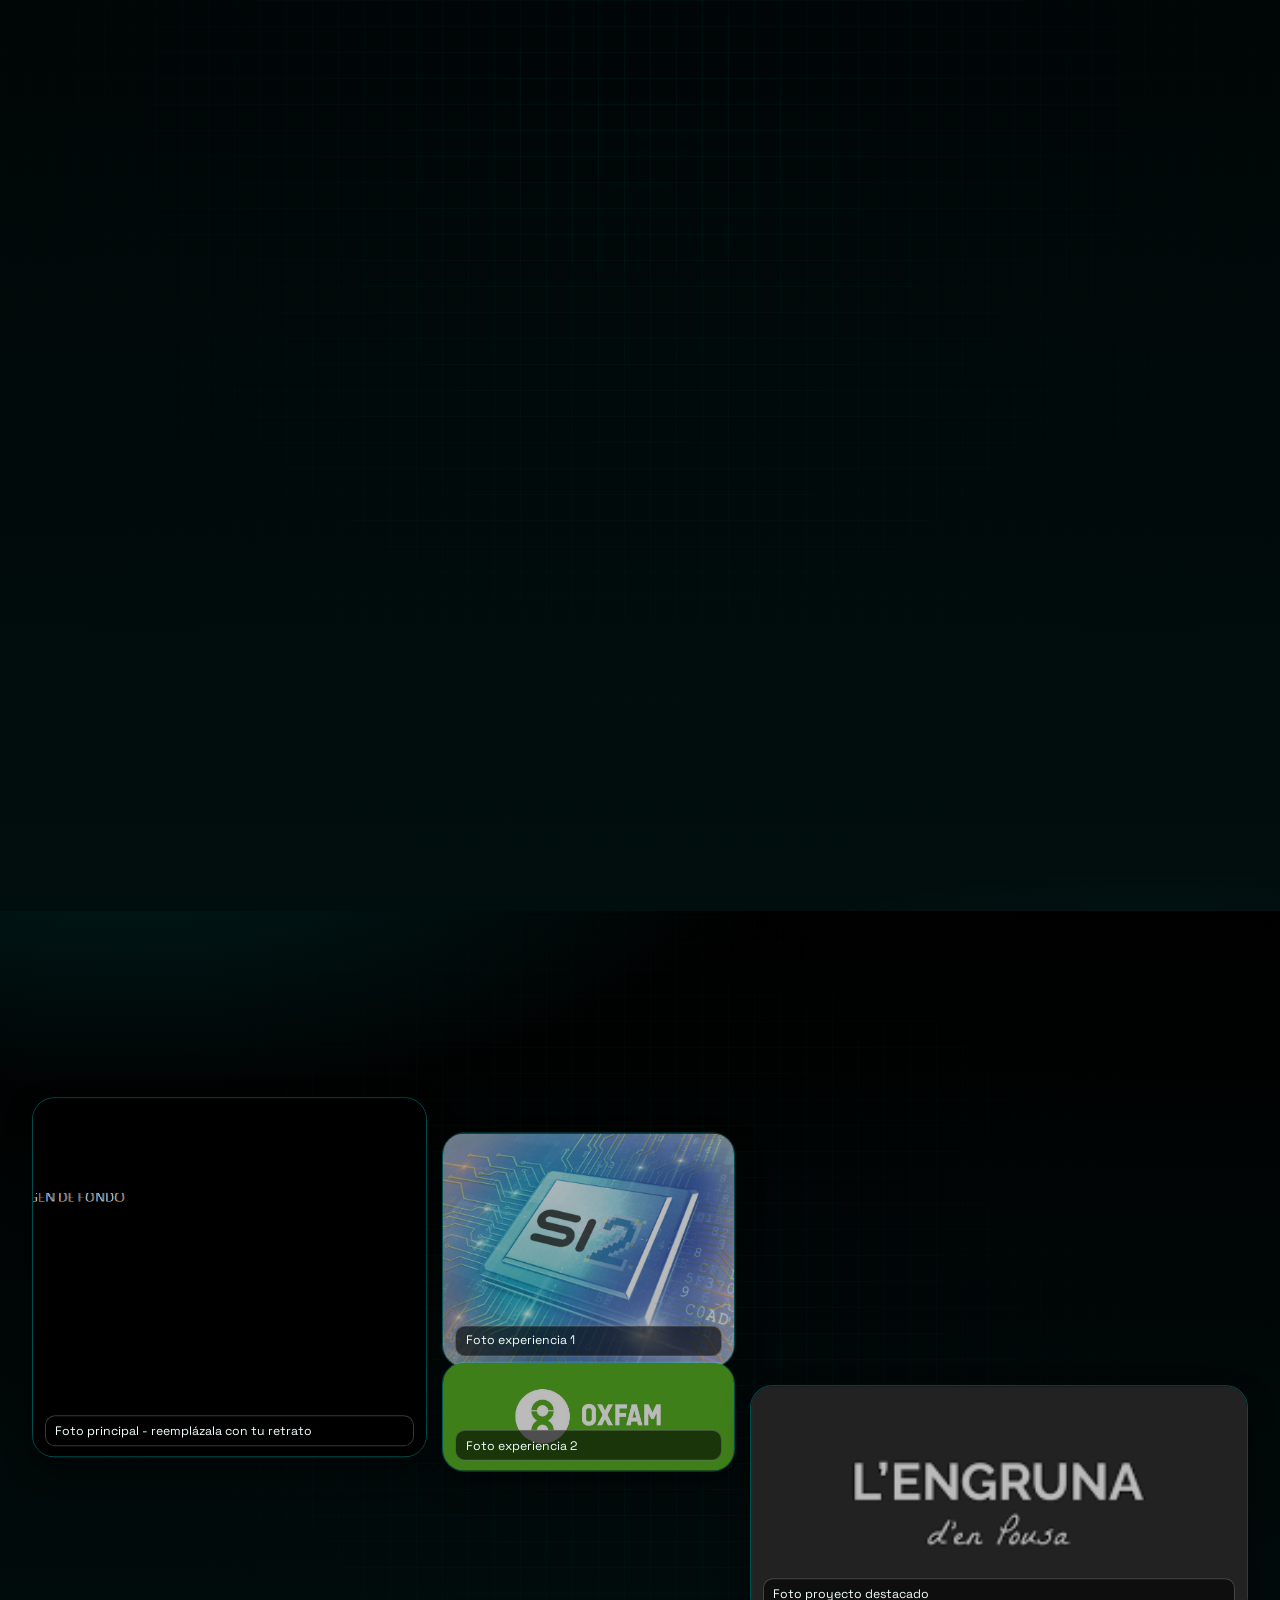
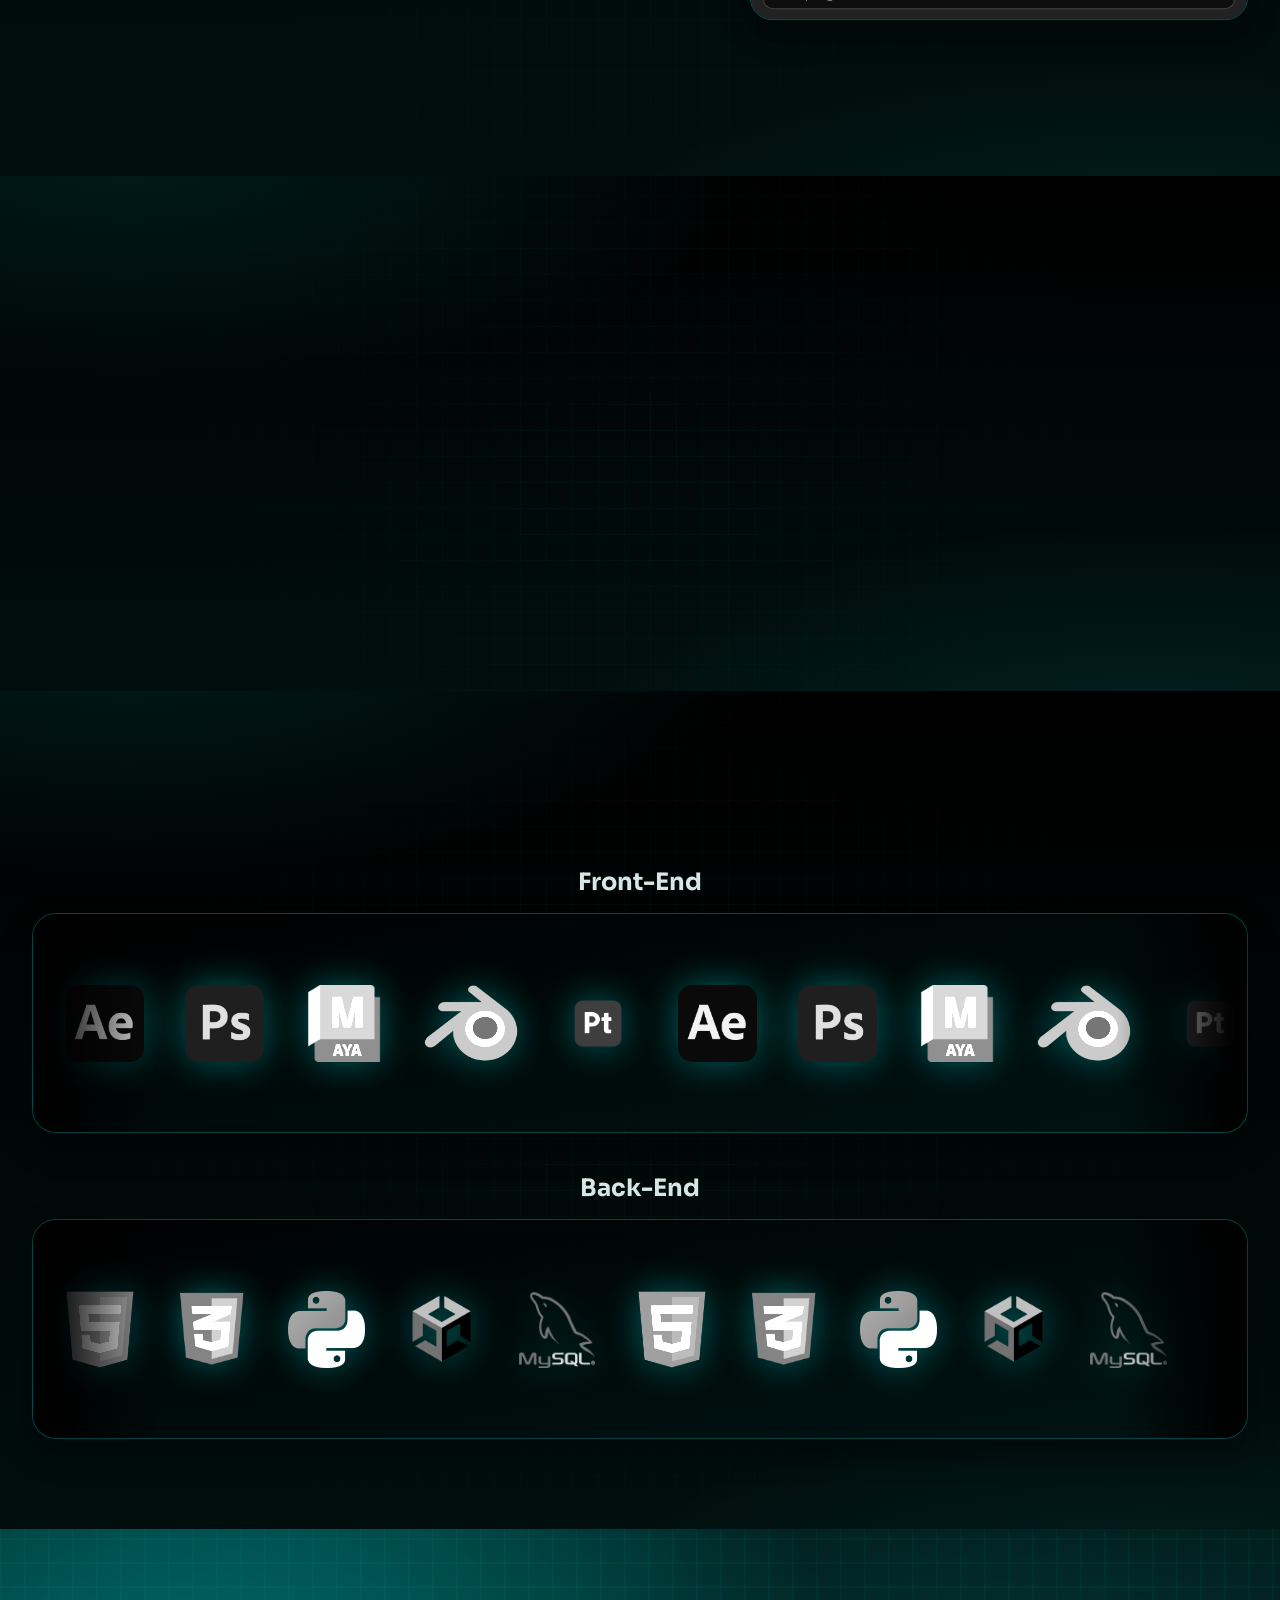
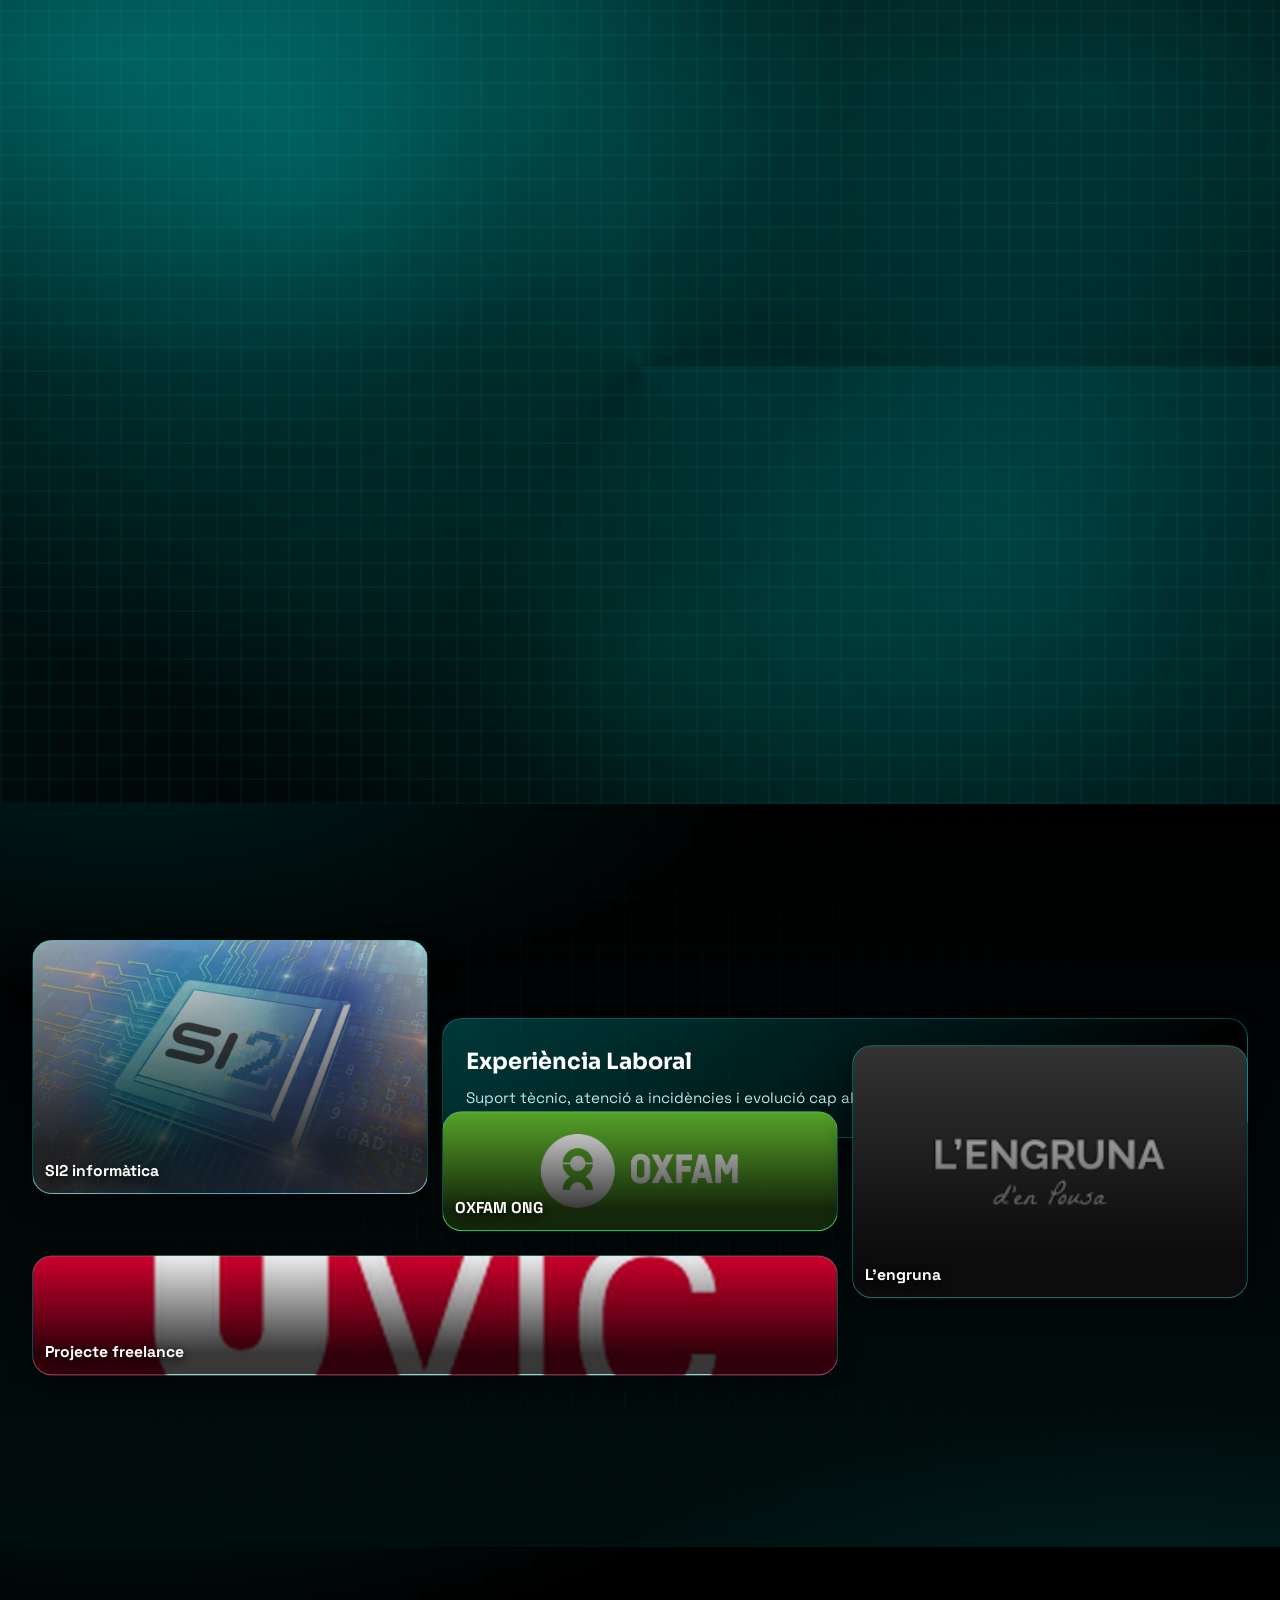
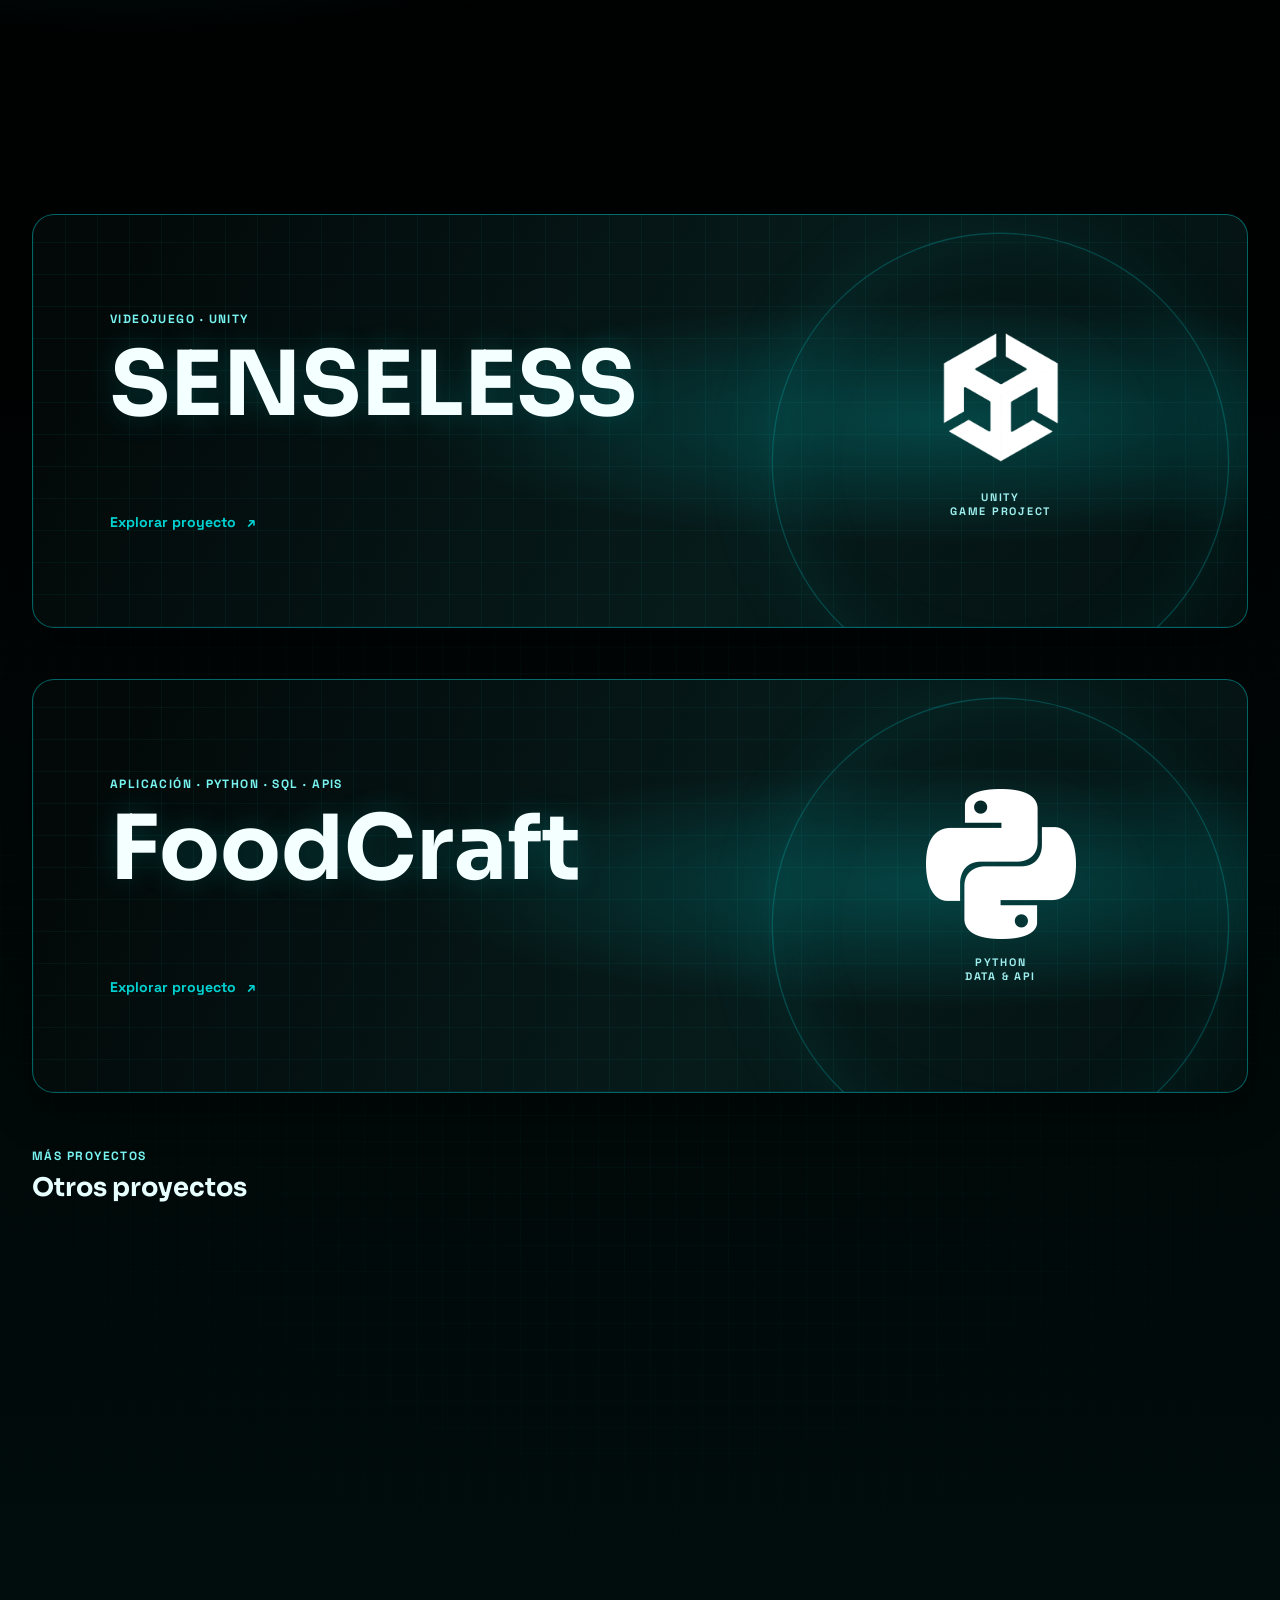
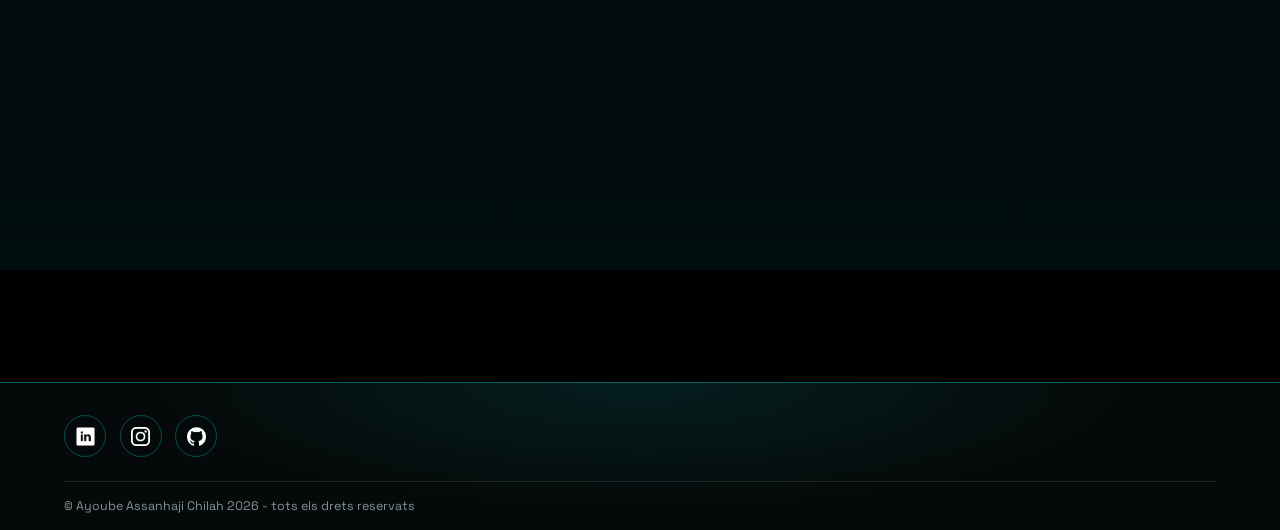
==== commit 6577ca53: "github web pages correccion incompativilidad con php" ====
--- a/index.html
+++ b/index.html
@@ -1,30 +1,34 @@
 <!DOCTYPE html>
-<html lang="en">
+<html lang="ca">
 
 <head>
   <meta charset="UTF-8" />
   <meta name="viewport" content="width=device-width, initial-scale=1.0" />
   <title>CV - Ayoube</title>
+  <link rel="preconnect" href="https://fonts.googleapis.com" />
+  <link rel="preconnect" href="https://fonts.gstatic.com" crossorigin />
+  <link href="https://fonts.googleapis.com/css2?family=Space+Grotesk:wght@400;500;700&family=Sora:wght@600;700&display=swap" rel="stylesheet" />
   <link href="https://unpkg.com/aos@2.3.1/dist/aos.css" rel="stylesheet" />
   <link rel="stylesheet" href="style.css" />
   <base href="IMG-references/" />
 </head>
 
 <body>
-  <!-- part del menu de navegació -->
-  <!-- presentació inicial amb imatge i descripció -->
   <header>
-    <div id="logo-header"></div>
-    <nav id="main-menu">
-      <p><a href="#section-header">Inicio</a></p>
-      <p><a href="#formacio">Formació</a></p>
-      <p><a href="#carrusel_skills">Skills</a></p>
-      <p><a href="#exp_laboral">Experiència</a></p>
-      <p><a href="#projectes">Projectes</a></p>
+    <a id="logo-header" href="#section-header" aria-label="Ayoube, inici">
+      <span class="brand-mark" aria-hidden="true">A</span>
+      <span class="brand-name">Ayoube<small>Portfolio</small></span>
+    </a>
+    <nav id="main-menu" aria-label="Navegació principal">
+      <a href="#section-header">Inici</a>
+      <a href="#formacio">Formació</a>
+      <a href="#carrusel_skills">Skills</a>
+      <a href="#ikigai">Ikigai</a>
+      <a href="#exp_laboral">Experiència</a>
+      <a href="#projectes">Projectes</a>
     </nav>
   </header>
-
-  <!-- secció principal per mostrar una fotografia de mi i una descripció  -->
+<!-- secció principal per mostrar una fotografia de mi i una descripció  -->
   <section id="section-header" class="section-header-bg">
     <article class="section-header-img"></article>
     <article class="section-header-content">
@@ -35,361 +39,792 @@
     </article>
   </section>
 
-  <!-- SVG -->
-  <svg id="svg-formacio">
-    <!-- Línea vertical con path -->
-    <path d="M15 00 L15 1100" stroke="var(--second)" stroke-width="2" />
-
-    <!-- Puntos -->
-    <circle cx="15" cy="110" r="10" fill="white" stroke="#00dfdf65" stroke-width="5" />
-    <circle cx="15" cy="400" r="10" fill="white" stroke="#00dfdf65" stroke-width="5" />
-    <circle cx="15" cy="690" r="10" fill="white" stroke="#00dfdf65" stroke-width="5" />
-    <circle cx="15" cy="985" r="10" fill="white" stroke="#00dfdf65" stroke-width="5" />
-  </svg>
-  <!-- SVG -->
-
-  <!-- apartat de formació, articles en horitzontal, amb descripció imatge -->
-  <div id="formacio">
-    <div id="title-formacio">
-      <!-- titol inicial de la secció-->
-      <p>TITLE</p>
-    </div>
-    <!-- apartats -->
+  <!-- Chipset Mask - Elemento independiente con parallax -->
+  <div id="chipset-mask"></div>
+
+  <div id="formacio" class="parallax-block">
+    <div class="section-lead" data-aos="fade-up">
+      <span class="lead-kicker">Story Road</span>
+      <h3>Evolución constante, con foco en crear experiencias digitales que destaquen</h3>
+      <p>Esta parte resume cómo he pasado de la curiosidad visual al desarrollo frontend con intención: diseño, código y narrativa en una misma dirección.</p>
+    </div>
 
     <section id="sec-form">
-      <div class="sec-form-div">
-        <article>
-          <!-- <img src="" alt="">  aquesta imatge estarà de fons en el aticle  -->
-          <p></p>
-        </article>
-      </div>
-      <div class="sec-form-div" data-aos="fade-up" data-aos-anchor-placement="center-center">
-        <article>
-          <!-- <img src="" alt="">  aquesta imatge estarà de fons en el aticle  -->
-          <p></p>
-        </article>
-      </div>
-      <div class="sec-form-div" data-aos="fade-up" data-aos-anchor-placement="center-center">
-        <article>
-          <!-- <img src="" alt="">  aquesta imatge estarà de fons en el aticle  -->
-          <p></p>
-        </article>
-      </div>
-      <div class="sec-form-div">
-        <article>
-          <!-- <img src="" alt="">  aquesta imatge estarà de fons en el aticle  -->
-          <p></p>
-        </article>
-      </div>
-      <div class="sec-form-div">
-        <article>
-          <!-- <img src="" alt="">  aquesta imatge estarà de fons en el aticle  -->
-          <p></p>
-        </article>
-      </div>
-      <div class="sec-form-div" data-aos="fade-up" data-aos-anchor-placement="center-center">
-        <article>
-          <!-- <img src="" alt="">  aquesta imatge estarà de fons en el aticle  -->
-          <p></p>
-        </article>
-      </div>
-      <div class="sec-form-div" data-aos="fade-up" data-aos-anchor-placement="center-center">
-        <article>
-          <!-- <img src="" alt="">  aquesta imatge estarà de fons en el aticle  -->
-          <p></p>
-        </article>
-      </div>
-      <div class="sec-form-div">
-        <article>
-          <!-- <img src="" alt="">  aquesta imatge estarà de fons en el aticle  -->
-          <p></p>
-        </article>
-      </div>
+      <article class="sec-form-div parallax-item" data-parallax-speed="0.04" data-aos="fade-up">
+        <figure class="story-media"><img src="me/Untitled.png" alt="Inicio creativo" /></figure>
+        <div class="story-content">
+          <span class="story-step">2020</span>
+          <h3>Base digital</h3>
+          <p>Primeros pasos en edición multimedia y composición visual para construir criterio estético.</p>
+          <span class="story-tag">Diseño + curiosidad técnica</span>
+        </div>
+      </article>
+
+      <article class="sec-form-div parallax-item" data-parallax-speed="0.08" data-aos="fade-up" data-aos-delay="80">
+        <figure class="story-media"><img src="logos/HTML-5-Badge-Logo.png" alt="Aprendizaje DAM" /></figure>
+        <div class="story-content">
+          <span class="story-step">2021</span>
+          <h3>Formación DAM</h3>
+          <p>Fundamentos sólidos en programación, estructura de datos y análisis para proyectos reales.</p>
+          <span class="story-tag">Java · SQL · arquitectura</span>
+        </div>
+      </article>
+
+      <article class="sec-form-div parallax-item" data-parallax-speed="0.05" data-aos="fade-up" data-aos-delay="120">
+        <figure class="story-media"><img src="empresas/si2.png" alt="Soporte SI2" /></figure>
+        <div class="story-content">
+          <span class="story-step">2022</span>
+          <h3>SI2 Informàtica</h3>
+          <p>Resolución de incidencias técnicas y contacto diario con necesidades reales de usuarios.</p>
+          <span class="story-tag">Soporte · hardware · cliente</span>
+        </div>
+      </article>
+
+      <article class="sec-form-div parallax-item" data-parallax-speed="0.09" data-aos="fade-up" data-aos-delay="160">
+        <figure class="story-media"><img src="empresas/OXFAM.jpeg" alt="Experiencia social" /></figure>
+        <div class="story-content">
+          <span class="story-step">2023</span>
+          <h3>Entorno social y técnico</h3>
+          <p>Aplicación de tecnología en contextos colaborativos, con impacto práctico y comunicación clara.</p>
+          <span class="story-tag">Colaboración · impacto · empatía</span>
+        </div>
+      </article>
+
+      <article class="sec-form-div parallax-item" data-parallax-speed="0.06" data-aos="fade-up" data-aos-delay="200">
+        <figure class="story-media"><img src="empresas/engruna.png" alt="Prácticum" /></figure>
+        <div class="story-content">
+          <span class="story-step">2024</span>
+          <h3>Prácticum y producto</h3>
+          <p>Trabajo en interfaz y mejora visual uniendo detalle, funcionalidad y presentación profesional.</p>
+          <span class="story-tag">UI · frontend · iteración</span>
+        </div>
+      </article>
+
+      <article class="sec-form-div parallax-item" data-parallax-speed="0.1" data-aos="fade-up" data-aos-delay="240">
+        <figure class="story-media"><img src="empresas/UVIC.jpg" alt="Siguiente etapa" /></figure>
+        <div class="story-content">
+          <span class="story-step">Ahora</span>
+          <h3>Siguiente nivel</h3>
+          <p>Construyendo un perfil frontend con código limpio, identidad visual y proyectos con propósito.</p>
+          <span class="story-tag">Frontend · crecimiento constante</span>
+        </div>
+      </article>
     </section>
   </div>
 
-  <div id="llenguatges">
-    <div class="card">
-      <span class="lang-flag" aria-hidden="true">CAT</span>
-      <h3 class="lang-title">Català</h3>
-      <p class="lang-desc">Llengua d'ús diari i professional.</p>
-      <div class="lang-meter" aria-label="Nivell Català 100%"><span style="--fill: 100%"></span></div>
-      <span class="lang-level native">Nadiu</span>
-      <span class="lang-cert">Expressió oral i escrita</span>
-    </div>
-    <div class="card">
-      <span class="lang-flag" aria-hidden="true">ESP</span>
-      <h3 class="lang-title">Español</h3>
-      <p class="lang-desc">Comunicació fluida en tots els contextos.</p>
-      <div class="lang-meter" aria-label="Nivell Español 100%"><span style="--fill: 100%"></span></div>
-      <span class="lang-level native">Nadiu</span>
-      <span class="lang-cert">Redacció i atenció al client</span>
-    </div>
-    <div class="card">
-      <span class="lang-flag" aria-hidden="true">ENG</span>
-      <h3 class="lang-title">English</h3>
-      <p class="lang-desc">Entorn tècnic, documentació i reunions.</p>
-      <div class="lang-meter" aria-label="Nivell English 72%"><span style="--fill: 72%"></span></div>
-      <span class="lang-level">Intermedio</span>
-      <span class="lang-cert">B2</span>
-    </div>
-    <div class="card">
-      <span class="lang-flag" aria-hidden="true">AMZ</span>
-      <h3 class="lang-title">Amazigh</h3>
-      <p class="lang-desc">Llengua materna en context familiar i social.</p>
-      <div class="lang-meter" aria-label="Nivell Amazigh 100%"><span style="--fill: 100%"></span></div>
-      <span class="lang-level native">Nadiu</span>
-      <span class="lang-cert">Comunicació natural</span>
+  <section id="visual" class="parallax-block">
+    <div class="section-lead compact" data-aos="fade-up">
+      <span class="lead-kicker">Visual</span>
+      <h3>Galería visual</h3>
+      <p>Imágenes de mi recorrido profesional y creativo.</p>
+    </div>
+
+    <section class="photo-templates" aria-label="Plantillas parallax para fotografías">
+      <article class="photo-slot tall parallax-item" data-parallax-speed="0.12">
+        <img src="me/Untitled.png" alt="Plantilla foto personal" />
+        <span>Foto principal - reemplázala con tu retrato</span>
+      </article>
+      <article class="photo-slot parallax-item" data-parallax-speed="0.06">
+        <img src="empresas/si2.png" alt="Plantilla experiencia 1" />
+        <span>Foto experiencia 1</span>
+      </article>
+      <article class="photo-slot parallax-item" data-parallax-speed="0.09">
+        <img src="empresas/OXFAM.jpeg" alt="Plantilla experiencia 2" />
+        <span>Foto experiencia 2</span>
+      </article>
+      <article class="photo-slot wide parallax-item" data-parallax-speed="0.05">
+        <img src="empresas/engruna.png" alt="Plantilla proyecto destacado" />
+        <span>Foto proyecto destacado</span>
+      </article>
+    </section>
+  </section>
+
+  <section id="llenguatges-over" class="parallax-block">
+    <div class="section-lead compact" data-aos="fade-up">
+      <span class="lead-kicker">Idiomas</span>
+      <h3>Llengües que parlo</h3>
+    </div>
+
+    <div id="llenguatges">
+      <article class="card" data-aos="zoom-in-up">
+        <span class="lang-flag" aria-hidden="true">CAT</span>
+        <h3 class="lang-title">Català</h3>
+        <p class="lang-desc">Llengua d'ús diari i professional.</p>
+        <div class="lang-meter" aria-label="Nivell Català 100%"><span style="--fill: 100%"></span></div>
+        <span class="lang-level native">Nadiu</span>
+      </article>
+      <article class="card" data-aos="zoom-in-up" data-aos-delay="80">
+        <span class="lang-flag" aria-hidden="true">ESP</span>
+        <h3 class="lang-title">Español</h3>
+        <p class="lang-desc">Comunicació fluida en tots els contextos.</p>
+        <div class="lang-meter" aria-label="Nivell Español 100%"><span style="--fill: 100%"></span></div>
+        <span class="lang-level native">Nadiu</span>
+      </article>
+      <article class="card" data-aos="zoom-in-up" data-aos-delay="140">
+        <span class="lang-flag" aria-hidden="true">ENG</span>
+        <h3 class="lang-title">English</h3>
+        <p class="lang-desc">Entorn tècnic, documentació i reunions.</p>
+        <div class="lang-meter" aria-label="Nivell English 72%"><span style="--fill: 72%"></span></div>
+        <span class="lang-level">B2 · Intermedio</span>
+      </article>
+      <article class="card" data-aos="zoom-in-up" data-aos-delay="200">
+        <span class="lang-flag" aria-hidden="true">AMZ</span>
+        <h3 class="lang-title">Amazigh</h3>
+        <p class="lang-desc">Llengua materna en context familiar i social.</p>
+        <div class="lang-meter" aria-label="Nivell Amazigh 100%"><span style="--fill: 100%"></span></div>
+        <span class="lang-level native">Nadiu</span>
+      </article>
+    </div>
+  </section>
+
+  <section id="carrusel_skills" class="parallax-block">
+    <div class="section-lead compact" data-aos="fade-up">
+      <span class="lead-kicker">Stack visual</span>
+      <h3>Diseño y desarrollo</h3>
+    </div>
+
+    <div class="skill-group">
+      <h3>Front-End</h3>
+      <div class="carousel" role="region" aria-label="Herramientas de diseño">
+        <div class="track">
+          <img src="logos/Adobe_After_Effects_CC_icon.svg.png" alt="After Effects" />
+          <img src="logos/Adobe_Photoshop_CC_icon.svg.png" alt="Photoshop" />
+          <img src="logos/autodesk-maya-small-social-400.png" alt="Maya" />
+          <img src="logos/Blender_logo_no_text.svg.png" alt="Blender" />
+          <img src="logos/substant-painter.png" alt="Substance Painter" />
+          <img src="logos/Adobe_After_Effects_CC_icon.svg.png" alt="" aria-hidden="true" />
+          <img src="logos/Adobe_Photoshop_CC_icon.svg.png" alt="" aria-hidden="true" />
+          <img src="logos/autodesk-maya-small-social-400.png" alt="" aria-hidden="true" />
+          <img src="logos/Blender_logo_no_text.svg.png" alt="" aria-hidden="true" />
+          <img src="logos/substant-painter.png" alt="" aria-hidden="true" />
+        </div>
+      </div>
+    </div>
+
+    <div class="skill-group">
+      <h3>Back-End</h3>
+      <div class="carousel" role="region" aria-label="Tecnologías de desarrollo">
+        <div class="track">
+          <img src="logos/HTML-5-Badge-Logo.png" alt="HTML" />
+          <img src="logos/logotipo_css-min.png" alt="CSS" />
+          <img src="logos/Python-logo-notext.svg.png" alt="Python" />
+          <img src="logos/Unity-logo.png" alt="Unity" />
+          <img src="logos/pngimg.com - mysql_PNG23.png" alt="MySQL" />
+          <img src="logos/HTML-5-Badge-Logo.png" alt="" aria-hidden="true" />
+          <img src="logos/logotipo_css-min.png" alt="" aria-hidden="true" />
+          <img src="logos/Python-logo-notext.svg.png" alt="" aria-hidden="true" />
+          <img src="logos/Unity-logo.png" alt="" aria-hidden="true" />
+          <img src="logos/pngimg.com - mysql_PNG23.png" alt="" aria-hidden="true" />
+        </div>
+      </div>
+    </div>
+  </section>
+
+  <section id="ikigai" class="parallax-block">
+    <div class="section-lead" data-aos="fade-up">
+      <span class="lead-kicker">IKIGAI</span>
+      <h3>MIS IKIGAIS</h3>
+      <p>Tres motores personales que definen mi energía y mi forma de crecer: programar, explorar montaña y competir en equipo.</p>
+    </div>
+
+    <div class="ikigai-grid">
+      <article class="ikigai-column parallax-item" data-parallax-speed="0.05" data-aos="fade-up">
+        <h4>Software Programming</h4>
+        <div class="ikigai-orbit parallax-item" data-parallax-speed="0.14">
+          <button class="ikigai-bubble large" data-bubble-speed="0.06" type="button">
+            <img src="logos/HTML-5-Badge-Logo.png" alt="Frontend Craft" />
+            <span>Frontend Craft</span>
+          </button>
+          <button class="ikigai-bubble medium" data-bubble-speed="0.04" type="button">
+            <img src="logos/Python-logo-notext.svg.png" alt="Logic Builder" />
+            <span>Logic Builder</span>
+          </button>
+          <button class="ikigai-bubble" data-bubble-speed="0.05" type="button">
+            <img src="logos/pngimg.com - mysql_PNG23.png" alt="Data Mindset" />
+            <span>Data Mindset</span>
+          </button>
+        </div>
+      </article>
+
+      <article class="ikigai-column parallax-item" data-parallax-speed="0.08" data-aos="fade-up" data-aos-delay="90">
+        <h4>Trekking</h4>
+        <div class="ikigai-orbit parallax-item" data-parallax-speed="0.16">
+          <button class="ikigai-bubble large" data-bubble-speed="0.06" type="button">
+            <img src="empresas/UVIC.jpg" alt="Trail Spirit" />
+            <span>Trail Spirit</span>
+          </button>
+          <button class="ikigai-bubble medium" data-bubble-speed="0.045" type="button">
+            <img src="empresas/engruna.png" alt="Mountain Focus" />
+            <span>Mountain Focus</span>
+          </button>
+          <button class="ikigai-bubble" data-bubble-speed="0.05" type="button">
+            <img src="me/Untitled.png" alt="Nature Reset" />
+            <span>Nature Reset</span>
+          </button>
+        </div>
+      </article>
+
+      <article class="ikigai-column parallax-item" data-parallax-speed="0.06" data-aos="fade-up" data-aos-delay="140">
+        <h4>Volei</h4>
+        <div class="ikigai-orbit parallax-item" data-parallax-speed="0.1">
+          <button class="ikigai-bubble large" data-bubble-speed="0.03" type="button">
+            <img src="empresas/si2.png" alt="Team Energy" />
+            <span>Team Energy</span>
+          </button>
+          <button class="ikigai-bubble medium" data-bubble-speed="0.025" type="button">
+            <img src="empresas/OXFAM.jpeg" alt="Competitive Mindset" />
+            <span>Competitive Mindset</span>
+          </button>
+          <button class="ikigai-bubble" data-bubble-speed="0.03" type="button">
+            <img src="empresas/UVIC.jpg" alt="Discipline" />
+            <span>Discipline</span>
+          </button>
+        </div>
+      </article>
+    </div>
+  </section>
+
+  <div id="exp_laboral" class="parallax-block">
+    <div class="section-lead compact" data-aos="fade-up">
+      <span class="lead-kicker">Experiència</span>
+      <h3>Trayectoria profesional orientada a resultados y mejora continua</h3>
+    </div>
+
+    <div class="parent">
+      <article id="div1" class="exp-intro parallax-item" data-parallax-speed="0.04">
+        <h3>Experiència Laboral</h3>
+        <p>Suport tècnic, atenció a incidències i evolució cap al desenvolupament web amb mirada de producte.</p>
+      </article>
+      <article id="div2" class="parallax-item" data-parallax-speed="0.1">
+        <span class="exp-name">SI2 informàtica</span>
+        <div class="popup">Suport tècnic · 2022-2023</div>
+      </article>
+      <article id="div3" class="parallax-item" data-parallax-speed="0.07">
+        <span class="exp-name">OXFAM ONG</span>
+        <div class="popup">Suport tècnic · 2023</div>
+      </article>
+      <article id="div4" class="parallax-item" data-parallax-speed="0.12">
+        <span class="exp-name">L'engruna</span>
+        <div class="popup">Practicum · 2024-actualitat</div>
+      </article>
+      <article id="div5" class="parallax-item" data-parallax-speed="0.06">
+        <span class="exp-name">Projecte freelance</span>
+        <div class="popup">Disseny UI · etapa inicial</div>
+      </article>
     </div>
   </div>
 
+  <div id="projectes" class="parallax-block">
+    <div class="section-lead" data-aos="fade-up">
+      <span class="lead-kicker">Projectes</span>
+      <h3>Proyectos digitales, del concepto a la experiencia</h3>
+      <p>Videojuegos y experiencias interactivas creadas con intención visual y técnica.</p>
+    </div>
+
+    <section id="senseless-feature" aria-labelledby="senseless-cover-title">
+      <button class="project-feature-cover" type="button" aria-haspopup="dialog" aria-controls="senseless-dialog">
+        <span class="project-cover-copy">
+          <span class="project-kicker">Videojuego · Unity</span>
+          <span class="project-cover-title" id="senseless-cover-title">SENSELESS</span>
+          <span class="project-cover-description">Un proyecto de videojuego donde concepto, diseño y desarrollo se encuentran.</span>
+          <span class="project-cover-action">Explorar proyecto <span aria-hidden="true">↗</span></span>
+        </span>
+        <span class="project-cover-art" aria-hidden="true">
+          <img src="logos/Unity-logo.png" alt="" />
+          <span>UNITY<br />GAME PROJECT</span>
+        </span>
+      </button>
+    </section>
+
+    <section id="foodcraft-feature" aria-labelledby="foodcraft-cover-title">
+      <button class="project-feature-cover foodcraft-cover" type="button" aria-haspopup="dialog" aria-controls="foodcraft-dialog">
+        <span class="project-cover-copy">
+          <span class="project-kicker">Aplicación · Python · SQL · APIs</span>
+          <span class="project-cover-title" id="foodcraft-cover-title">FoodCraft</span>
+          <span class="project-cover-description">Una aplicación construida con Python, datos relacionales e integración de servicios.</span>
+          <span class="project-cover-action">Explorar proyecto <span aria-hidden="true">↗</span></span>
+        </span>
+        <span class="project-cover-art foodcraft-cover-art" aria-hidden="true">
+          <img src="logos/Python-logo-notext.svg.png" alt="" />
+          <span>PYTHON<br />DATA &amp; API</span>
+        </span>
+      </button>
+    </section>
+
+    <dialog class="project-dialog" id="senseless-dialog" aria-labelledby="senseless-dialog-title">
+      <div class="project-dialog-header">
+        <div>
+          <span class="project-kicker">Videojuego · Unity</span>
+          <h3 id="senseless-dialog-title">SENSELESS</h3>
+        </div>
+        <button class="dialog-close" type="button" data-close-project aria-label="Cerrar proyecto">&times;</button>
+      </div>
+
+      <div class="project-dialog-content">
+        <section class="project-detail-gallery" aria-label="Galería visual de SENSELESS">
+          <div class="project-gallery-stage">
+            <figure class="project-gallery-slide is-active" aria-hidden="false">
+              <img src="logos/Unity-logo.png" alt="Logotipo de Unity" />
+              <figcaption><span>01 / 03</span>Unity · Motor de juego</figcaption>
+            </figure>
+            <figure class="project-gallery-slide" aria-hidden="true">
+              <img src="logos/Blender_logo_no_text.svg.png" alt="Logotipo de Blender" />
+              <figcaption><span>02 / 03</span>Blender · Herramienta 3D</figcaption>
+            </figure>
+            <figure class="project-gallery-slide" aria-hidden="true">
+              <img src="logos/substant-painter.png" alt="Logotipo de Substance 3D Painter" />
+              <figcaption><span>03 / 03</span>Substance 3D Painter · Texturas</figcaption>
+            </figure>
+          </div>
+          <div class="project-gallery-controls">
+            <button type="button" data-gallery-prev aria-label="Imagen anterior">&#8592;</button>
+            <span data-gallery-count aria-live="polite">01 / 03</span>
+            <button type="button" data-gallery-next aria-label="Imagen siguiente">&#8594;</button>
+          </div>
+        </section>
+
+        <section class="project-development" aria-labelledby="senseless-development-title">
+          <span class="project-kicker">Detrás del juego</span>
+          <h4 id="senseless-development-title">Conceptos y desarrollo</h4>
+          <p>SENSELESS es un videojuego desarrollado en Unity. Este espacio reúne las decisiones de concepto, diseño y producción que dan forma al proyecto.</p>
+          <div class="development-notes">
+            <article>
+              <span>01</span>
+              <div><h5>Concepto</h5><p>La idea y la dirección que definen el proyecto.</p></div>
+            </article>
+            <article>
+              <span>02</span>
+              <div><h5>Diseño</h5><p>La experiencia, las mecánicas y la identidad visual.</p></div>
+            </article>
+            <article>
+              <span>03</span>
+              <div><h5>Desarrollo</h5><p>Implementación e iteración dentro de Unity.</p></div>
+            </article>
+          </div>
+          <span class="development-engine"><img src="logos/Unity-logo.png" alt="" /> Desarrollado en Unity</span>
+        </section>
+      </div>
+    </dialog>
+
+    <dialog class="project-dialog" id="foodcraft-dialog" aria-labelledby="foodcraft-dialog-title">
+      <div class="project-dialog-header">
+        <div>
+          <span class="project-kicker">Python · SQL · APIs</span>
+          <h3 id="foodcraft-dialog-title">FoodCraft</h3>
+        </div>
+        <button class="dialog-close" type="button" data-close-project aria-label="Cerrar proyecto">&times;</button>
+      </div>
+
+      <div class="project-dialog-content">
+        <section class="project-detail-gallery" aria-label="Galería visual de FoodCraft">
+          <div class="project-gallery-stage">
+            <figure class="project-gallery-slide is-active" aria-hidden="false">
+              <img src="logos/Python-logo-notext.svg.png" alt="Logotipo de Python" />
+              <figcaption><span>01 / 03</span>Python · Lógica de aplicación</figcaption>
+            </figure>
+            <figure class="project-gallery-slide" aria-hidden="true">
+              <img src="logos/pngimg.com - mysql_PNG23.png" alt="Logotipo de MySQL" />
+              <figcaption><span>02 / 03</span>SQL · Gestión de datos</figcaption>
+            </figure>
+            <figure class="project-gallery-slide" aria-hidden="true">
+              <div class="foodcraft-api-mark" aria-hidden="true">API<span>REST</span></div>
+              <figcaption><span>03 / 03</span>APIs · Integración de servicios</figcaption>
+            </figure>
+          </div>
+          <div class="project-gallery-controls">
+            <button type="button" data-gallery-prev aria-label="Imagen anterior">&#8592;</button>
+            <span data-gallery-count aria-live="polite">01 / 03</span>
+            <button type="button" data-gallery-next aria-label="Imagen siguiente">&#8594;</button>
+          </div>
+        </section>
+
+        <section class="project-development" aria-labelledby="foodcraft-development-title">
+          <span class="project-kicker">Arquitectura del proyecto</span>
+          <h4 id="foodcraft-development-title">Conceptos y desarrollo</h4>
+          <p>FoodCraft combina Python para la lógica de aplicación, SQL para los datos e integración de APIs para conectar servicios.</p>
+          <div class="development-notes">
+            <article>
+              <span>01</span>
+              <div><h5>Python</h5><p>Reglas y flujo de la aplicación.</p></div>
+            </article>
+            <article>
+              <span>02</span>
+              <div><h5>SQL</h5><p>Consulta y organización de datos.</p></div>
+            </article>
+            <article>
+              <span>03</span>
+              <div><h5>APIs</h5><p>Comunicación con servicios externos.</p></div>
+            </article>
+          </div>
+          <span class="development-engine"><img src="logos/Python-logo-notext.svg.png" alt="" /> Python · SQL · APIs</span>
+        </section>
+      </div>
+    </dialog>
+
+    <div class="project-group-title">
+      <span class="project-kicker">Más proyectos</span>
+      <h4>Otros proyectos</h4>
+    </div>
+    <section id="projectes-section" aria-label="Otros proyectos">
+      <article class="project-art" data-aos="fade-up">
+        <div class="project-img">
+          <span class="project-index">01 / WEB</span>
+          <button class="project-image-button" type="button" aria-label="Ampliar imagen: Portfolio Web">
+            <img src="logos/HTML-5-Badge-Logo.png" alt="Logotipo de HTML5 para Portfolio Web" />
+            <span class="image-open-icon" aria-hidden="true">↗</span>
+          </button>
+          <span class="project-artwork-caption">Diseño · Código · Identidad</span>
+        </div>
+        <div class="project-info">
+          <div>
+            <span class="project-kicker">Web · Frontend</span>
+            <h3>Portfolio Web</h3>
+          </div>
+          <p>Una web personal que convierte trayectoria, habilidades y trabajos en un recorrido claro. Su diseño responsive combina navegación directa con una identidad visual propia.</p>
+          <ul class="project-tags" aria-label="Tecnologías y enfoque">
+            <li>HTML</li><li>CSS</li><li>JavaScript</li>
+          </ul>
+          <button class="gallery-toggle square-btn" type="button" aria-expanded="false">Explorar imágenes <span aria-hidden="true">＋</span></button>
+          <div class="project-gallery" aria-label="Imágenes de Portfolio Web">
+            <button class="project-image-button" type="button" aria-label="Ampliar logotipo de CSS"><img src="logos/logotipo_css-min.png" alt="Logotipo de CSS" /><span class="image-open-icon" aria-hidden="true">↗</span></button>
+            <button class="project-image-button" type="button" aria-label="Ampliar logotipo de HTML5"><img src="logos/HTML-5-Badge-Logo.png" alt="Logotipo de HTML5" /><span class="image-open-icon" aria-hidden="true">↗</span></button>
+            <button class="project-image-button" type="button" aria-label="Ampliar logotipo de Photoshop"><img src="logos/Adobe_Photoshop_CC_icon.svg.png" alt="Logotipo de Photoshop" /><span class="image-open-icon" aria-hidden="true">↗</span></button>
+          </div>
+        </div>
+      </article>
+
+      <article class="project-art" data-aos="fade-up" data-aos-delay="80">
+        <div class="project-img">
+          <span class="project-index">02 / PRODUCTO</span>
+          <button class="project-image-button" type="button" aria-label="Ampliar imagen: Gestor de Tareas">
+            <img src="logos/Python-logo-notext.svg.png" alt="Logotipo de Python para Gestor de Tareas" />
+            <span class="image-open-icon" aria-hidden="true">↗</span>
+          </button>
+          <span class="project-artwork-caption">Organización · Productividad</span>
+        </div>
+        <div class="project-info">
+          <div>
+            <span class="project-kicker">Aplicación · Productividad</span>
+            <h3>Gestor de Tareas</h3>
+          </div>
+          <p>Una herramienta para crear, consultar, actualizar y eliminar tareas con estados fáciles de identificar. El flujo CRUD mantiene las acciones cotidianas simples y ordenadas.</p>
+          <ul class="project-tags" aria-label="Características">
+            <li>CRUD</li><li>Gestión de datos</li><li>Flujo claro</li>
+          </ul>
+          <button class="gallery-toggle square-btn" type="button" aria-expanded="false">Explorar imágenes <span aria-hidden="true">＋</span></button>
+          <div class="project-gallery" aria-label="Imágenes de Gestor de Tareas">
+            <button class="project-image-button" type="button" aria-label="Ampliar logotipo de Python"><img src="logos/Python-logo-notext.svg.png" alt="Logotipo de Python" /><span class="image-open-icon" aria-hidden="true">↗</span></button>
+            <button class="project-image-button" type="button" aria-label="Ampliar logotipo de MySQL"><img src="logos/pngimg.com - mysql_PNG23.png" alt="Logotipo de MySQL" /><span class="image-open-icon" aria-hidden="true">↗</span></button>
+            <button class="project-image-button" type="button" aria-label="Ampliar logotipo de CSS"><img src="logos/logotipo_css-min.png" alt="Logotipo de CSS" /><span class="image-open-icon" aria-hidden="true">↗</span></button>
+          </div>
+        </div>
+      </article>
+
+      <article class="project-art" data-aos="fade-up" data-aos-delay="140">
+        <div class="project-img">
+          <span class="project-index">03 / JUEGO</span>
+          <button class="project-image-button" type="button" aria-label="Ampliar imagen: Videojuego 2D">
+            <img src="logos/Unity-logo.png" alt="Logotipo de Unity para Videojuego 2D" />
+            <span class="image-open-icon" aria-hidden="true">↗</span>
+          </button>
+          <span class="project-artwork-caption">Lógica · Exploración · Juego</span>
+        </div>
+        <div class="project-info">
+          <div>
+            <span class="project-kicker">Videojuego · Prototipo educativo</span>
+            <h3>Videojuego 2D</h3>
+          </div>
+          <p>Un prototipo educativo que combina plataformas y retos de lógica. La progresión y el ritmo visual integran el aprendizaje en una experiencia de juego dinámica.</p>
+          <ul class="project-tags" aria-label="Herramientas y enfoque">
+            <li>Unity</li><li>Blender</li><li>Diseño 2D</li>
+          </ul>
+          <button class="gallery-toggle square-btn" type="button" aria-expanded="false">Explorar imágenes <span aria-hidden="true">＋</span></button>
+          <div class="project-gallery" aria-label="Imágenes de Videojuego 2D">
+            <button class="project-image-button" type="button" aria-label="Ampliar logotipo de Unity"><img src="logos/Unity-logo.png" alt="Logotipo de Unity" /><span class="image-open-icon" aria-hidden="true">↗</span></button>
+            <button class="project-image-button" type="button" aria-label="Ampliar logotipo de Blender"><img src="logos/Blender_logo_no_text.svg.png" alt="Logotipo de Blender" /><span class="image-open-icon" aria-hidden="true">↗</span></button>
+            <button class="project-image-button" type="button" aria-label="Ampliar logotipo de Substance 3D Painter"><img src="logos/substant-painter.png" alt="Logotipo de Substance 3D Painter" /><span class="image-open-icon" aria-hidden="true">↗</span></button>
+          </div>
+        </div>
+      </article>
+    </section>
+    <dialog class="image-viewer" id="project-image-viewer" aria-label="Visor de imágenes de proyectos">
+      <div class="image-viewer-header">
+        <span id="image-viewer-caption" aria-live="polite"></span>
+        <button class="dialog-close" type="button" data-image-close aria-label="Cerrar imagen">&times;</button>
+      </div>
+      <div class="image-viewer-stage">
+        <button class="image-viewer-nav" type="button" data-image-prev aria-label="Imagen anterior">&#8592;</button>
+        <img id="image-viewer-image" src="" alt="" />
+        <button class="image-viewer-nav" type="button" data-image-next aria-label="Imagen siguiente">&#8594;</button>
+      </div>
+      <span class="image-viewer-count" id="image-viewer-count" aria-live="polite"></span>
+    </dialog>
+  </div>
+
   <script>
-    const cards = document.querySelectorAll("#llenguatges .card");
-
-    const maxRotate = 18;
-    const ease = 0.12;
-
-    function lerp(a, b, t) {
-      return a + (b - a) * t;
+    function updateParallax() {
+      const scrollY = window.scrollY;
+      const parallaxStrength = 0.24;
+      const gridParallaxStrength = 0.075;
+      const offset = scrollY * parallaxStrength;
+      const bgOffset = (scrollY * gridParallaxStrength) % 24;
+
+      document.documentElement.style.setProperty('--parallax-offset', offset + 'px');
+      document.documentElement.style.setProperty('--bg-offset-y', bgOffset + 'px');
+
+      document.querySelectorAll('.parallax-item[data-parallax-speed]').forEach(function (item) {
+        const speed = parseFloat(item.getAttribute('data-parallax-speed')) || 0;
+        const rect = item.getBoundingClientRect();
+        const viewportAnchor = window.innerHeight * 0.5;
+        const itemCenter = rect.top + rect.height * 0.5;
+        const translateY = (itemCenter - viewportAnchor) * speed * -0.24;
+        item.style.setProperty('--item-parallax-y', translateY.toFixed(2) + 'px');
+      });
+
+      document.querySelectorAll('.ikigai-bubble[data-bubble-speed]').forEach(function (bubble) {
+        const speed = parseFloat(bubble.getAttribute('data-bubble-speed')) || 0;
+        const rect = bubble.getBoundingClientRect();
+        const viewportAnchor = window.innerHeight * 0.52;
+        const bubbleCenter = rect.top + rect.height * 0.5;
+        const translateY = (bubbleCenter - viewportAnchor) * speed * -0.2;
+        bubble.style.setProperty('--bubble-parallax', translateY.toFixed(2) + 'px');
+      });
     }
 
-    cards.forEach((card) => {
-      let rect = card.getBoundingClientRect();
-      let currentX = 0,
-        currentY = 0;
-      let targetX = 0,
-        targetY = 0;
-      let rAF = null;
-
-      const update = () => {
-        currentX = lerp(currentX, targetX, ease);
-        currentY = lerp(currentY, targetY, ease);
-
-        card.style.transform = `
-            rotateX(${currentX}deg)
-            rotateY(${currentY}deg)
-            translateZ(40px)
-        `;
-
-        if (
-          Math.abs(currentX - targetX) > 0.1 ||
-          Math.abs(currentY - targetY) > 0.1
-        ) {
-          rAF = requestAnimationFrame(update);
-        } else {
-          rAF = null;
+    window.addEventListener('scroll', updateParallax, { passive: true });
+    window.addEventListener('resize', updateParallax);
+
+    document.addEventListener('DOMContentLoaded', function () {
+      updateParallax();
+      const cards = document.querySelectorAll('#llenguatges .card');
+      const maxRotate = 11;
+      const ease = 0.12;
+
+      function lerp(a, b, t) {
+        return a + (b - a) * t;
+      }
+
+      cards.forEach(function (card) {
+        let rect = card.getBoundingClientRect();
+        let currentX = 0;
+        let currentY = 0;
+        let targetX = 0;
+        let targetY = 0;
+        let rAF = null;
+
+        const update = function () {
+          currentX = lerp(currentX, targetX, ease);
+          currentY = lerp(currentY, targetY, ease);
+          card.style.setProperty('--tilt-x', currentX + 'deg');
+          card.style.setProperty('--tilt-y', currentY + 'deg');
+
+          if (Math.abs(currentX - targetX) > 0.1 || Math.abs(currentY - targetY) > 0.1) {
+            rAF = requestAnimationFrame(update);
+          } else {
+            rAF = null;
+          }
+        };
+
+        const startAnimation = function () {
+          if (!rAF) {
+            rAF = requestAnimationFrame(update);
+          }
+        };
+
+        card.addEventListener('mousemove', function (e) {
+          rect = card.getBoundingClientRect();
+          const normX = ((e.clientX - rect.left) / rect.width) * 2 - 1;
+          const normY = ((e.clientY - rect.top) / rect.height) * 2 - 1;
+          targetY = normX * maxRotate;
+          targetX = -normY * maxRotate;
+          startAnimation();
+        });
+
+        card.addEventListener('mouseleave', function () {
+          targetX = 0;
+          targetY = 0;
+          startAnimation();
+        });
+      });
+
+      const toggles = document.querySelectorAll('.gallery-toggle');
+      toggles.forEach(function (btn) {
+        btn.addEventListener('click', function () {
+          const article = btn.closest('.project-art');
+          const gallery = article.querySelector('.project-gallery');
+          if (gallery) {
+            gallery.classList.toggle('open');
+            const isOpen = gallery.classList.contains('open');
+            btn.setAttribute('aria-expanded', String(isOpen));
+            btn.firstChild.textContent = isOpen ? 'Ocultar imágenes ' : 'Explorar imágenes ';
+            btn.querySelector('span').textContent = isOpen ? '−' : '＋';
+          }
+        });
+      });
+
+      const imageViewer = document.getElementById('project-image-viewer');
+      const viewerImage = document.getElementById('image-viewer-image');
+      const viewerCaption = document.getElementById('image-viewer-caption');
+      const viewerCount = document.getElementById('image-viewer-count');
+      const viewerClose = imageViewer.querySelector('[data-image-close]');
+      let viewerImages = [];
+      let activeViewerImage = 0;
+      let imageTrigger = null;
+      let viewerScrollY = 0;
+      let previousBodyStyles;
+
+      function showViewerImage(index) {
+        activeViewerImage = (index + viewerImages.length) % viewerImages.length;
+        const sourceImage = viewerImages[activeViewerImage].querySelector('img');
+        viewerImage.src = sourceImage.currentSrc || sourceImage.src;
+        viewerImage.alt = sourceImage.alt;
+        viewerCaption.textContent = sourceImage.alt;
+        viewerCount.textContent = String(activeViewerImage + 1).padStart(2, '0') + ' / ' + String(viewerImages.length).padStart(2, '0');
+      }
+
+      document.querySelectorAll('#projectes-section .project-image-button').forEach(function (button) {
+        button.addEventListener('click', function () {
+          imageTrigger = button;
+          viewerImages = Array.from(button.closest('.project-art').querySelectorAll('.project-image-button'));
+          activeViewerImage = viewerImages.indexOf(button);
+          showViewerImage(activeViewerImage);
+          viewerScrollY = window.scrollY;
+          previousBodyStyles = {
+            position: document.body.style.position,
+            top: document.body.style.top,
+            width: document.body.style.width,
+            overflowY: document.body.style.overflowY
+          };
+          document.body.style.position = 'fixed';
+          document.body.style.top = '-' + viewerScrollY + 'px';
+          document.body.style.width = '100%';
+          document.body.style.overflowY = 'hidden';
+          imageViewer.showModal();
+          viewerClose.focus({ preventScroll: true });
+        });
+      });
+
+      viewerClose.addEventListener('click', function () {
+        imageViewer.close();
+      });
+      imageViewer.addEventListener('keydown', function (event) {
+        if (event.key === 'Escape') {
+          event.preventDefault();
+          imageViewer.close();
         }
-      };
-
-      const startAnimation = () => {
-        if (!rAF) rAF = requestAnimationFrame(update);
-      };
-
-      card.addEventListener("mousemove", (e) => {
-        // Solo actualizar el rect si realmente cambia el tamaño (más eficiente)
-        rect = card.getBoundingClientRect();
-
-        const normX = ((e.clientX - rect.left) / rect.width) * 2 - 1;
-        const normY = ((e.clientY - rect.top) / rect.height) * 2 - 1;
-
-        targetY = normX * maxRotate;
-        targetX = -normY * maxRotate;
-
-        startAnimation();
-      });
-
-      card.addEventListener("mouseleave", () => {
-        targetX = 0;
-        targetY = 0;
-        startAnimation();
+      });
+      imageViewer.addEventListener('click', function (event) {
+        if (event.target === imageViewer) {
+          imageViewer.close();
+        }
+      });
+      imageViewer.addEventListener('close', function () {
+        document.body.style.position = previousBodyStyles.position;
+        document.body.style.top = previousBodyStyles.top;
+        document.body.style.width = previousBodyStyles.width;
+        document.body.style.overflowY = previousBodyStyles.overflowY;
+        window.scrollTo(0, viewerScrollY);
+        imageTrigger.focus({ preventScroll: true });
+      });
+      imageViewer.querySelector('[data-image-prev]').addEventListener('click', function () {
+        showViewerImage(activeViewerImage - 1);
+      });
+      imageViewer.querySelector('[data-image-next]').addEventListener('click', function () {
+        showViewerImage(activeViewerImage + 1);
+      });
+
+      document.querySelectorAll('.project-dialog').forEach(function (dialog) {
+        const trigger = document.querySelector('[aria-controls="' + dialog.id + '"]');
+        const closeButton = dialog.querySelector('[data-close-project]');
+        const slides = Array.from(dialog.querySelectorAll('.project-gallery-slide'));
+        const slideCount = dialog.querySelector('[data-gallery-count]');
+        let activeSlide = 0;
+        let dialogScrollY = 0;
+        let previousBodyStyles;
+
+        function showSlide(index) {
+          activeSlide = (index + slides.length) % slides.length;
+          slides.forEach(function (slide, slideIndex) {
+            const isActive = slideIndex === activeSlide;
+            slide.classList.toggle('is-active', isActive);
+            slide.setAttribute('aria-hidden', String(!isActive));
+          });
+          slideCount.textContent = String(activeSlide + 1).padStart(2, '0') + ' / ' + String(slides.length).padStart(2, '0');
+        }
+
+        trigger.addEventListener('click', function () {
+          dialogScrollY = window.scrollY;
+          previousBodyStyles = {
+            position: document.body.style.position,
+            top: document.body.style.top,
+            width: document.body.style.width,
+            overflowY: document.body.style.overflowY
+          };
+          document.body.style.position = 'fixed';
+          document.body.style.top = '-' + dialogScrollY + 'px';
+          document.body.style.width = '100%';
+          document.body.style.overflowY = 'hidden';
+          dialog.showModal();
+          closeButton.focus({ preventScroll: true });
+        });
+        closeButton.addEventListener('click', function () {
+          dialog.close();
+        });
+        dialog.addEventListener('click', function (event) {
+          if (event.target === dialog) {
+            dialog.close();
+          }
+        });
+        dialog.addEventListener('close', function () {
+          document.body.style.position = previousBodyStyles.position;
+          document.body.style.top = previousBodyStyles.top;
+          document.body.style.width = previousBodyStyles.width;
+          document.body.style.overflowY = previousBodyStyles.overflowY;
+          window.scrollTo(0, dialogScrollY);
+          trigger.focus({ preventScroll: true });
+        });
+        dialog.querySelector('[data-gallery-prev]').addEventListener('click', function () {
+          showSlide(activeSlide - 1);
+        });
+        dialog.querySelector('[data-gallery-next]').addEventListener('click', function () {
+          showSlide(activeSlide + 1);
+        });
       });
     });
   </script>
-
-  <section id="carrusel_skills">
-    <h2 class="skills-title">STACK VISUAL</h2>
-    <div class="skill-group">
-      <h3>Diseño</h3>
-      <div class="carousel" role="region" aria-label="Herramientas de diseño">
-        <div class="track">
-          <img src="logos/Adobe_After_Effects_CC_icon.svg.png" alt="After Effects">
-          <img src="logos/Adobe_Photoshop_CC_icon.svg.png" alt="Photoshop">
-          <img src="logos/autodesk-maya-small-social-400.png" alt="Maya">
-          <img src="logos/Blender_logo_no_text.svg.png" alt="Blender">
-          <img src="logos/substant-painter.png" alt="Substance Painter 3D">
-          <img src="logos/Adobe_After_Effects_CC_icon.svg.png" alt="" aria-hidden="true">
-          <img src="logos/Adobe_Photoshop_CC_icon.svg.png" alt="" aria-hidden="true">
-          <img src="logos/autodesk-maya-small-social-400.png" alt="" aria-hidden="true">
-          <img src="logos/Blender_logo_no_text.svg.png" alt="" aria-hidden="true">
-          <img src="logos/substant-painter.png" alt="" aria-hidden="true">
-        </div>
-      </div>
-    </div>
-    <div class="skill-group">
-      <h3>Desarrollo (programación)</h3>
-      <div class="carousel" role="region" aria-label="Tecnologías de desarrollo">
-        <div class="track">
-          <img src="logos/HTML-5-Badge-Logo.png" alt="HTML">
-          <img src="logos/logotipo_css-min.png" alt="CSS">
-          <img src="logos/Python-logo-notext.svg.png" alt="Python">
-          <img src="logos/Unity-logo.png" alt="Unity">
-          <img src="logos/pngimg.com - mysql_PNG23.png" alt="MySQL">
-          <img src="logos/HTML-5-Badge-Logo.png" alt="" aria-hidden="true">
-          <img src="logos/logotipo_css-min.png" alt="" aria-hidden="true">
-          <img src="logos/Python-logo-notext.svg.png" alt="" aria-hidden="true">
-          <img src="logos/Unity-logo.png" alt="" aria-hidden="true">
-          <img src="logos/pngimg.com - mysql_PNG23.png" alt="" aria-hidden="true">
-        </div>
-      </div>
-    </div>
-  </section>
-
-  <!-- apartat de experiencia laboral -->
-  <!-- un requadre amb imatge i el nom de l'empresa i al costat una descripció i la durada de la instancia -->
-  <div id="exp_laboral">
-    <div class="parent">
-      <div id="div1">
-        <img src="" alt="">
-        <div class="popup">Area de marketing — Gestió i administració de servidor web i desenvolupament web (2020–2022)</div>
-      </div>
-      <div id="div2">
-        <img src="" alt="">
-        <div class="popup">SI2 informàtica — Suport tècnic (2022-2023)</div>
-      </div>
-      <div id="div3">
-        <img src="" alt="">
-        <div class="popup">OXFAM ONG — Suport tècnic (2023)</div>
-      </div>
-      <div id="div4">
-        <img src="" alt="">
-        <div class="popup">L'enguna — Practicum (2024-...)</div>
-      </div>
-      <div id="div5">
-        <img src="" alt="">
-        <div class="popup">Projecte freelance — Disseny UI (2015–2016)</div>
-      </div>
-    </div>
-  </div>
-
-  <div id="projectes">
-    <div>
-      <p> PROJECTES </p>
-    </div>
-    <section id="projectes-section">
-      <article class="project-art left">
-        <div class="project-img">
-          <img src="logos/HTML-5-Badge-Logo.png" alt="Proyecto 1" />
-        </div>
-        <div class="project-info">
-          <h3>Portfolio Web</h3>
-          <p>Desarrollo de un portfolio personal con HTML, CSS y JavaScript, enfocado en la presentación visual y la experiencia de usuario.</p>
-          <div class="project-gallery">
-            <img src="logos/HTML-5-Badge-Logo.png" alt="Portfolio Screenshot 1" />
-            <img src="logos/logotipo_css-min.png" alt="Portfolio Screenshot 2" />
-          </div>
-        </div>
-        <button class="gallery-toggle square-btn">Ver galería</button>
-      </article>
-      <article class="project-art right">
-        <button class="gallery-toggle square-btn">Ver galería</button>
-        <div class="project-info">
-          <h3>Gestor de Tareas</h3>
-          <p>Aplicación web para gestionar tareas diarias, con funcionalidades de añadir, editar y eliminar tareas, usando React y Firebase.</p>
-          <div class="project-gallery">
-            <img src="logos/Python-logo-notext.svg.png" alt="Gestor Screenshot 1" />
-            <img src="logos/Unity-logo.png" alt="Gestor Screenshot 2" />
-          </div>
-        </div>
-        <div class="project-img">
-          <img src="logos/Python-logo-notext.svg.png" alt="Proyecto 2" />
-        </div>
-      </article>
-      <article class="project-art left">
-        <div class="project-img">
-          <img src="logos/Unity-logo.png" alt="Proyecto 3" />
-        </div>
-        <div class="project-info">
-          <h3>Videojuego 2D</h3>
-          <p>Desarrollo de un videojuego 2D educativo en Unity, con mecánicas de plataformas y retos de lógica para estudiantes.</p>
-          <div class="project-gallery">
-            <img src="logos/Unity-logo.png" alt="Juego Screenshot 1" />
-            <img src="logos/Blender_logo_no_text.svg.png" alt="Juego Screenshot 2" />
-          </div>
-        </div>
-        <button class="gallery-toggle square-btn">Ver galería</button>
-      </article>
-      <article class="project-art right">
-        <button class="gallery-toggle square-btn">Ver galería</button>
-        <div class="project-info">
-          <h3>Blog Técnico</h3>
-          <p>Blog personal sobre tecnología y programación, desarrollado con un generador estático y personalizado con CSS moderno.</p>
-          <div class="project-gallery">
-            <img src="logos/logotipo_css-min.png" alt="Blog Screenshot 1" />
-            <img src="logos/Adobe_Photoshop_CC_icon.svg.png" alt="Blog Screenshot 2" />
-          </div>
-        </div>
-        <div class="project-img">
-          <img src="logos/logotipo_css-min.png" alt="Proyecto 4" />
-        </div>
-      </article>
-      <script>
-        // Galería desplegable para cada proyecto
-        document.addEventListener('DOMContentLoaded', function () {
-          const toggles = document.querySelectorAll('.gallery-toggle');
-          toggles.forEach(function (btn) {
-            btn.addEventListener('click', function () {
-              // Buscar la galería dentro del mismo artículo
-              const article = btn.closest('.project-art');
-              const gallery = article.querySelector('.project-gallery');
-              if (gallery) {
-                gallery.classList.toggle('open');
-                btn.textContent = gallery.classList.contains('open') ? 'Ocultar galería' : 'Ver galería';
-              }
-            });
-          });
-        });
-      </script>
-    </section>
-  </div>
-
-  <!-- Scroll to Top / Navigation Bubble -->
+  <!-- Navegación rápida -->
   <div id="scroll-bubble" role="button" tabindex="0" aria-label="Navigation menu" aria-expanded="false">
     <span id="scroll-icon">↑</span>
     <div id="scroll-menu">
       <a href="#section-header">Inicio</a>
       <a href="#formacio">Formació</a>
       <a href="#carrusel_skills">Skills</a>
+      <a href="#ikigai">Ikigai</a>
       <a href="#exp_laboral">Experiència</a>
       <a href="#projectes">Projectes</a>
     </div>
   </div>
 
-  <!-- Contact Bubble -->
+  <!-- Acceso al contacto -->
   <div id="contact-bubble" role="button" tabindex="0" aria-label="Contact me bubble" onclick="window.location.href='ContactMe.html'" style="cursor:pointer;">
     <span>CONTACT ME</span>
   </div>
 
   <footer>
-    <div id="social-media">
-      <a href="">
-        <img src="linkedin-black-logo.png" alt="Pequeño coche rojo en un semáforo" />
+    <nav id="social-media" aria-label="Xarxes socials">
+      <a href="https://www.linkedin.com/in/ayoube-chilah-assanhaji-85b660334">
+        <img src="linkedin-black-logo.png" alt="LinkedIn" />
       </a>
       <a href="">
-        <img src="87390.png" alt="Pequeño coche rojo en un semáforo" />
+        <img src="87390.png" alt="Instagram" />
       </a>
-      <a href="">
-        <img src="x-social-media-logo-icon.webp" alt="Pequeño coche rojo en un semáforo" />
+      <a href="https://github.com/AyoubeDev">
+        <img src="25231.png" alt="GitHub" />
       </a>
-    </div>
-    <div id="PP">
-      <a href="">Avis Legal</a>
-      <a href="">Cookies</a>
-      <a href="">Politiques de privacitat</a>
-    </div>
+    </nav>
     <div id="copyright">
-      <p>&copy; Ayoube Assanhaji Chilah 2025 - tots els drets reservats</p>
-    </div>
-
+      <p>&copy; Ayoube Assanhaji Chilah 2026 - tots els drets reservats</p>
+    </div>
   </footer>
 
   <!-- SCRIPTS -->
@@ -398,7 +833,6 @@
     AOS.init();
   </script>
   <script>
-    // Ocultar scroll-bubble cuando está arriba del todo
     window.addEventListener('scroll', function () {
       const scrollBubble = document.getElementById('scroll-bubble');
       if (window.scrollY < 10) {
@@ -410,4 +844,4 @@
   </script>
 </body>
 
-</html>+</html>
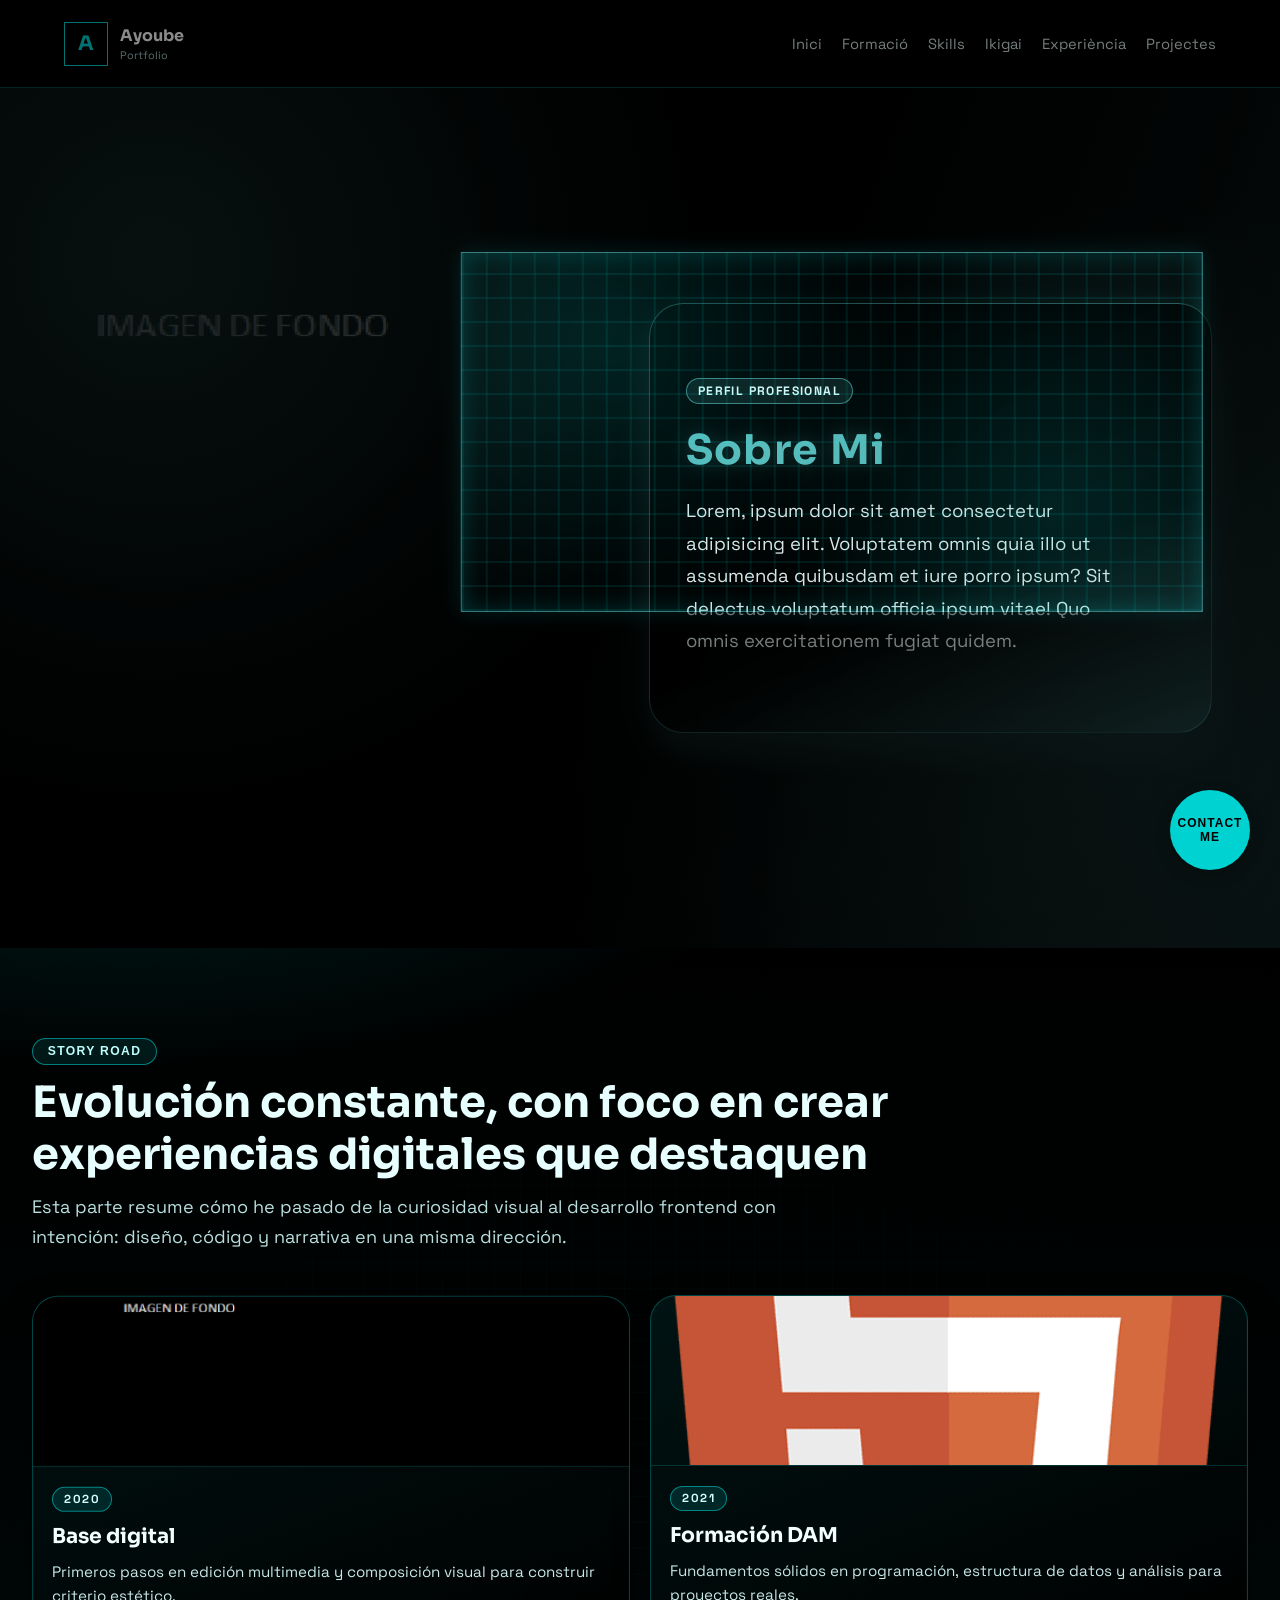
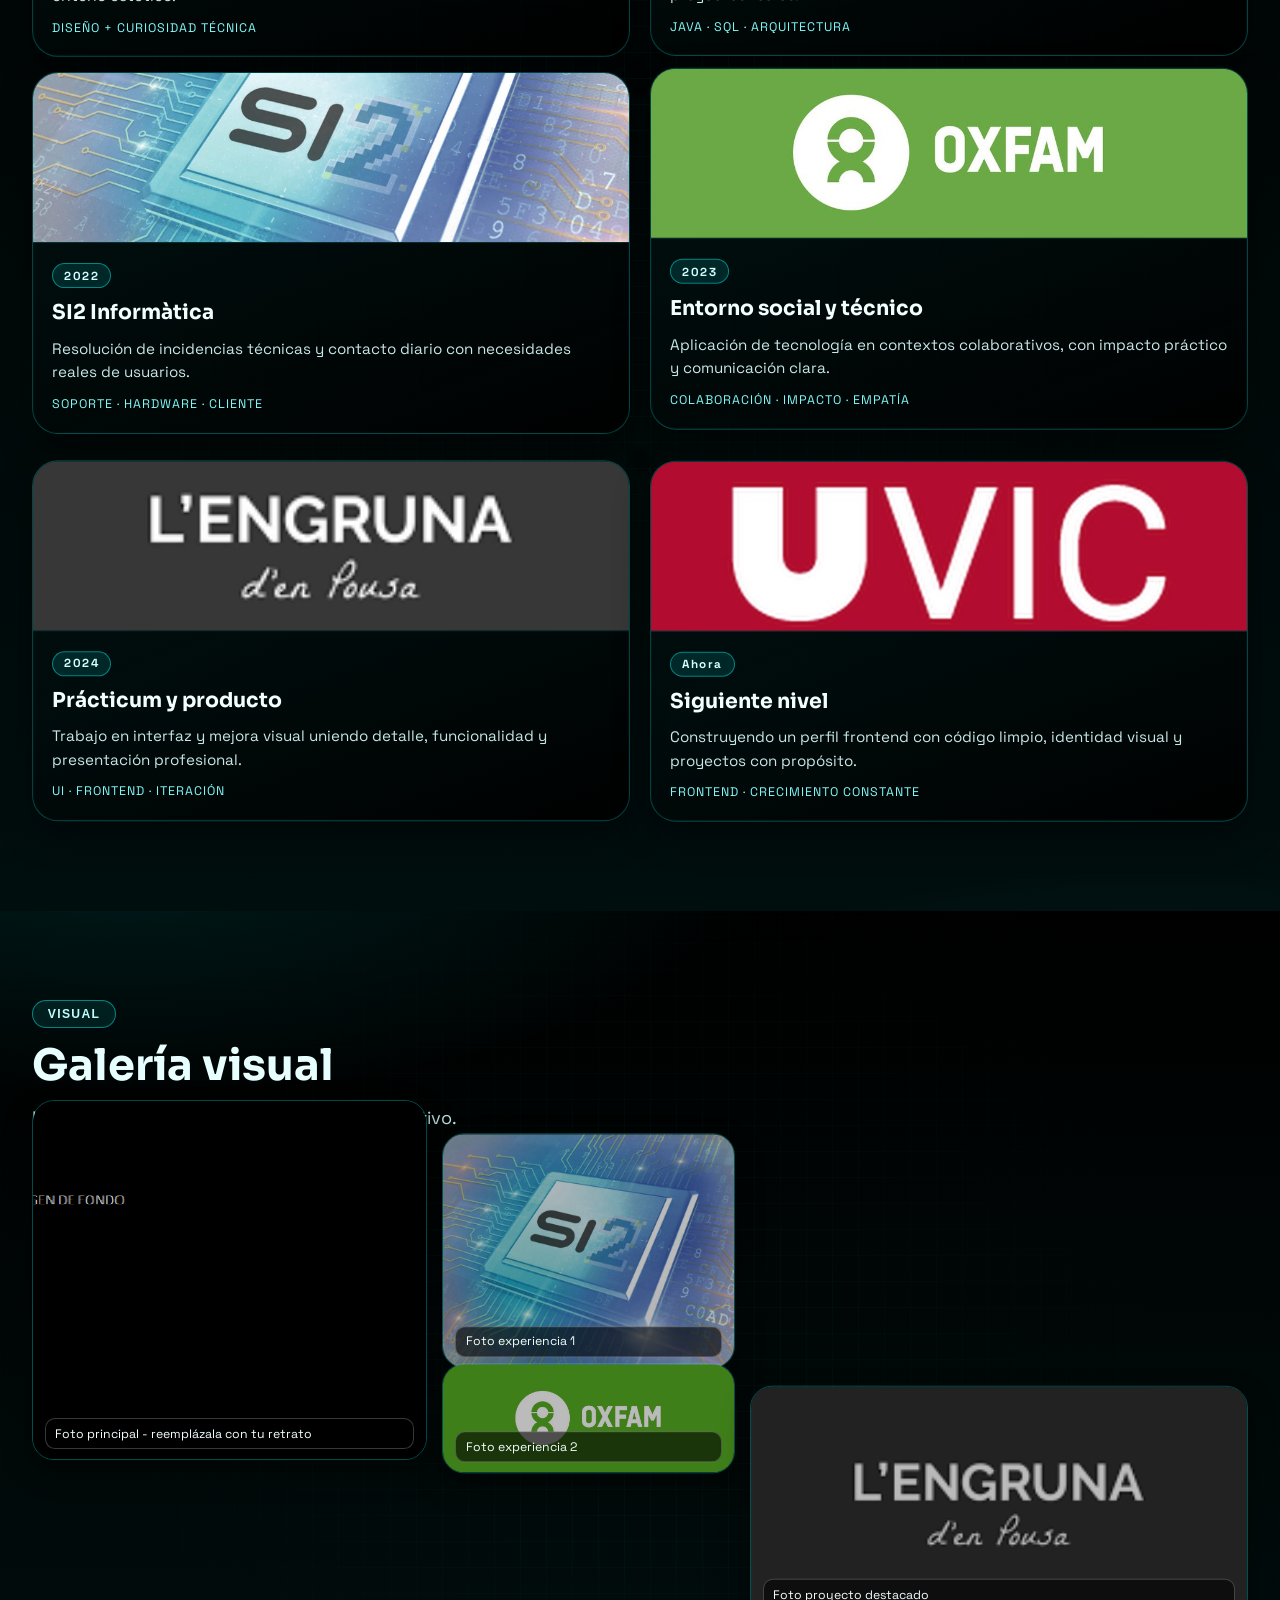
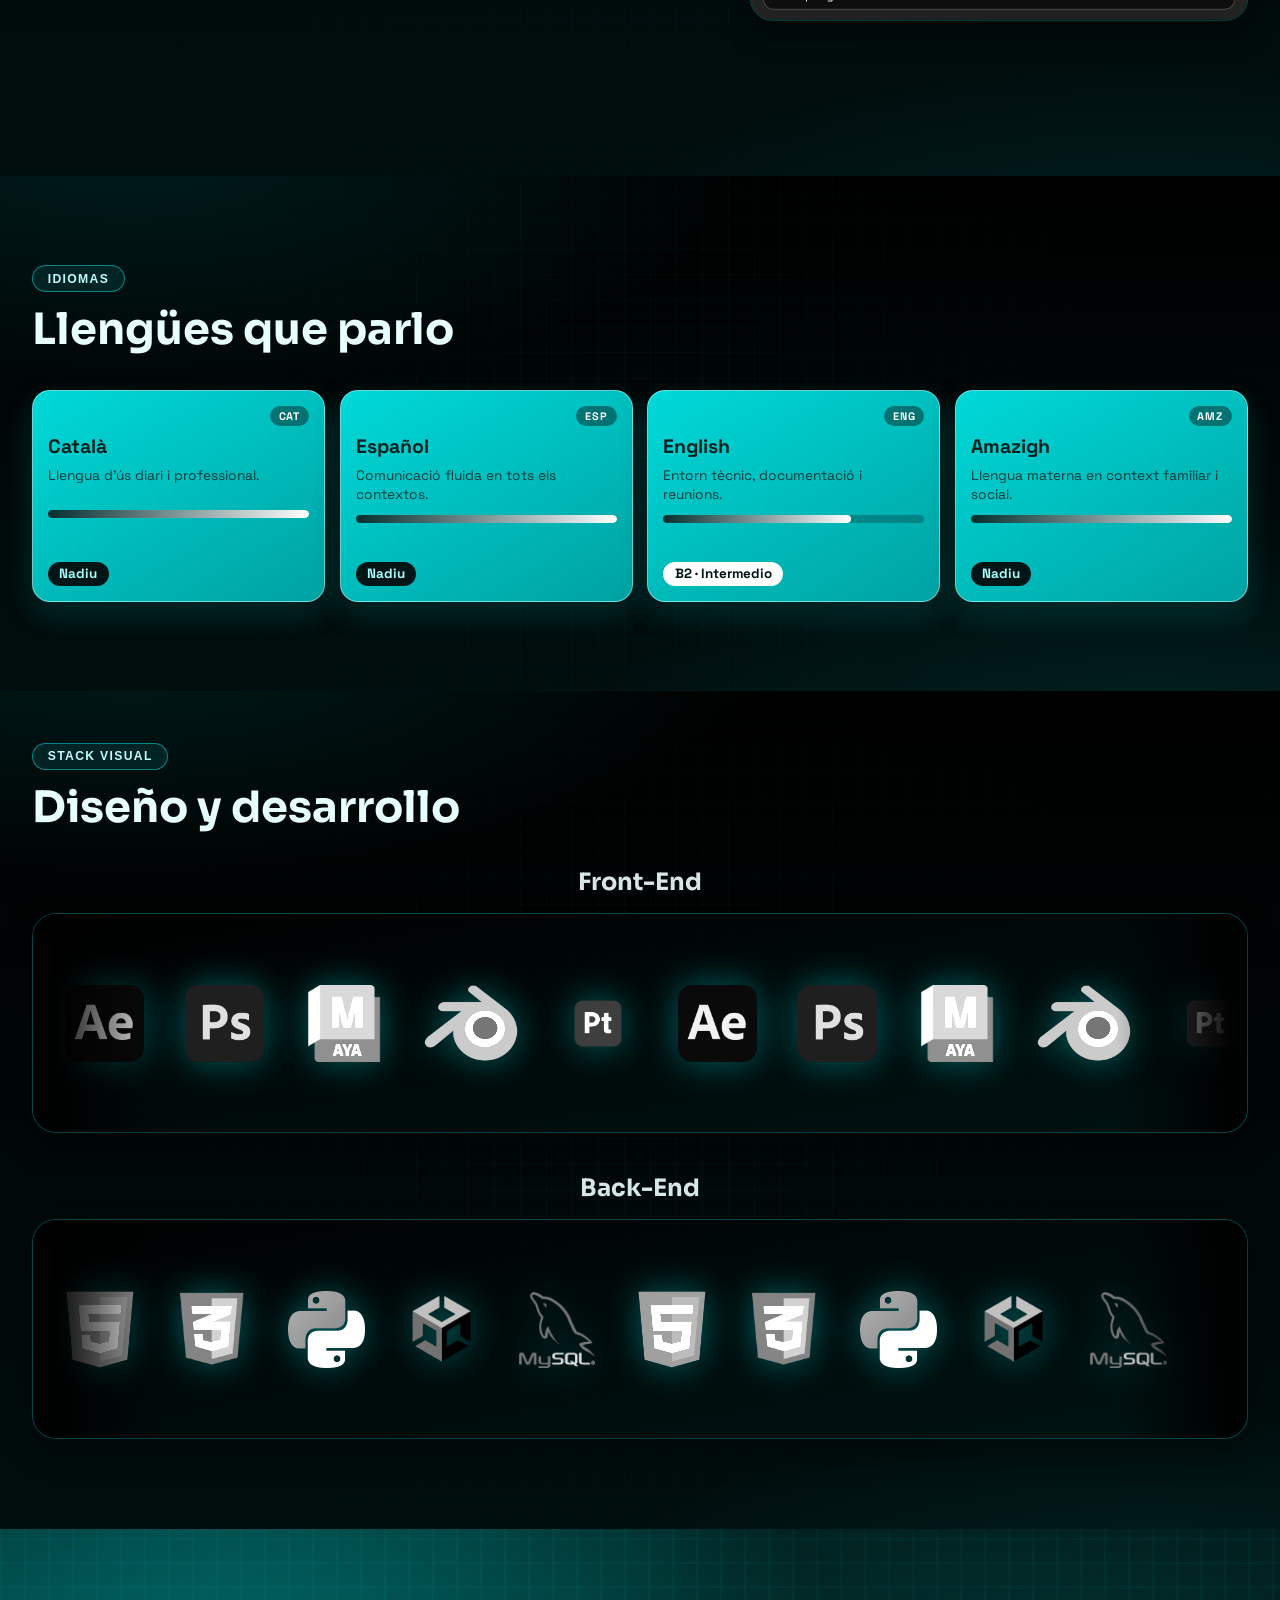
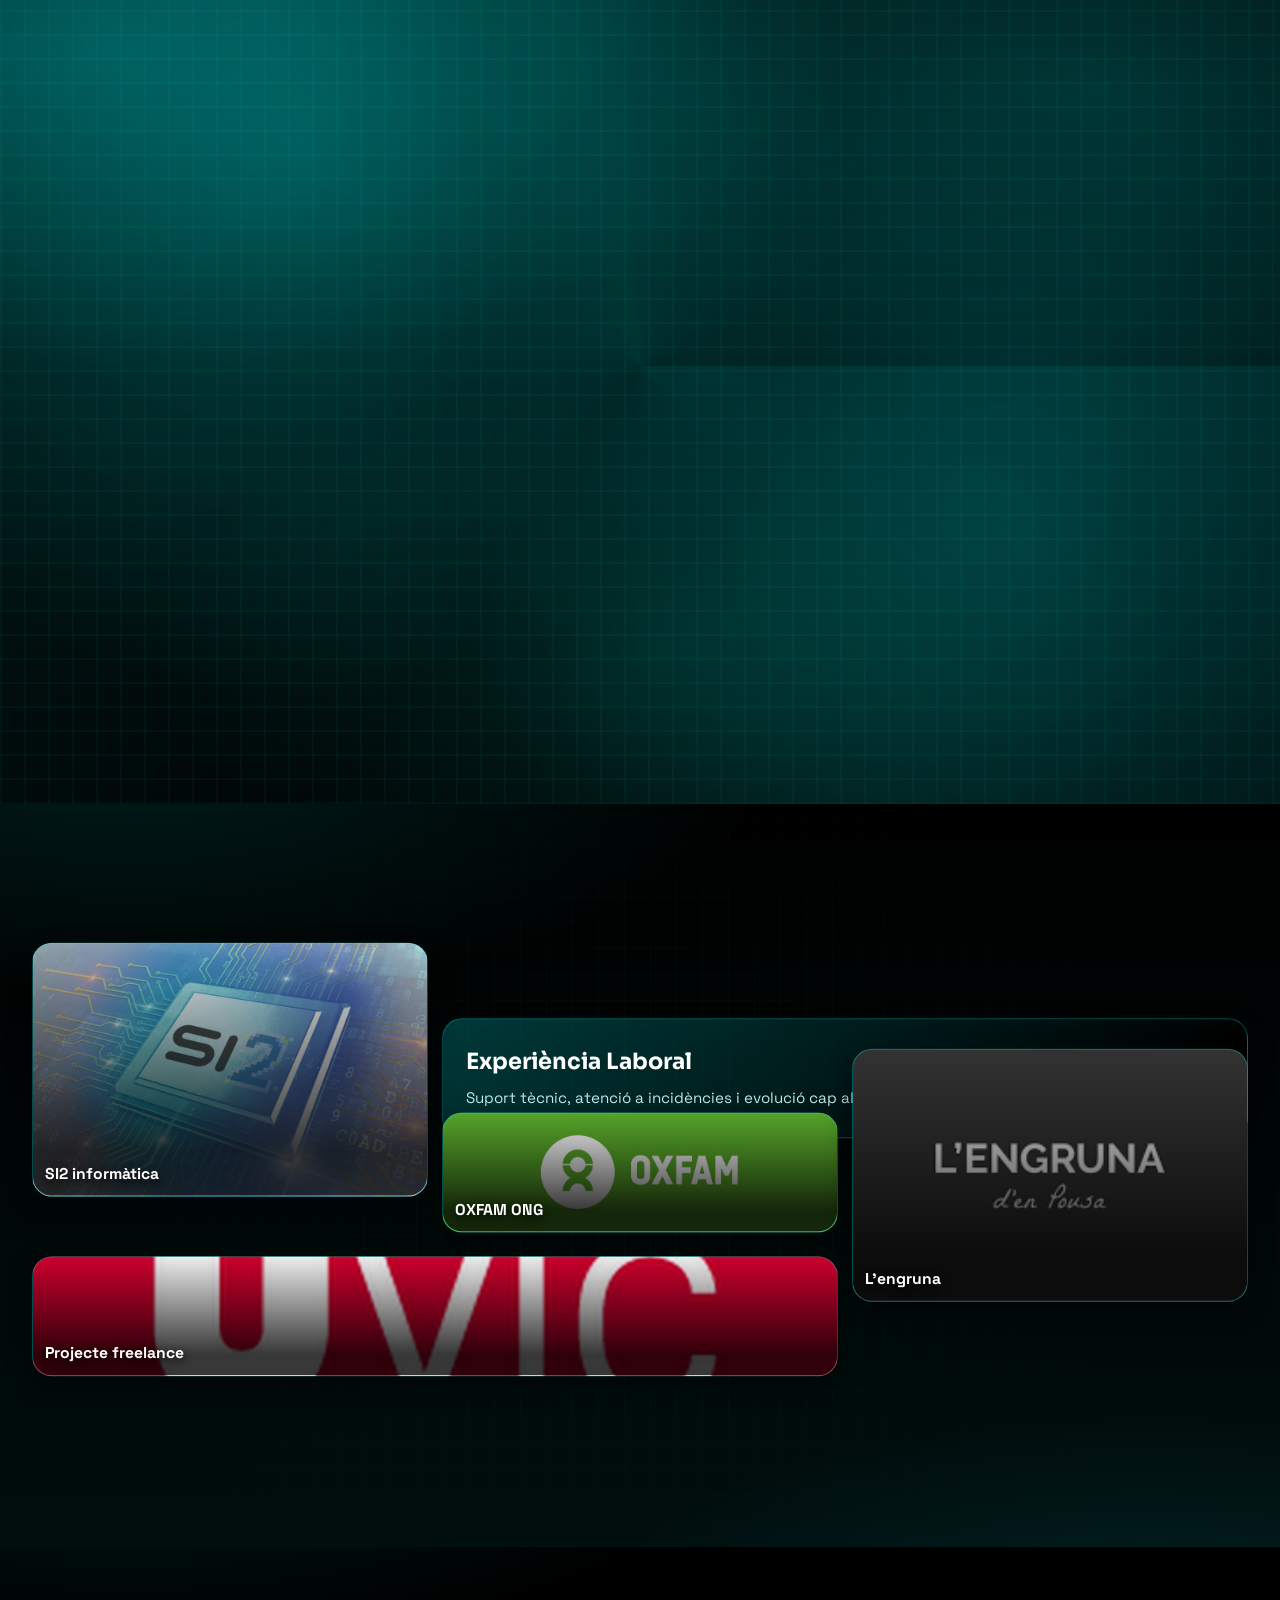
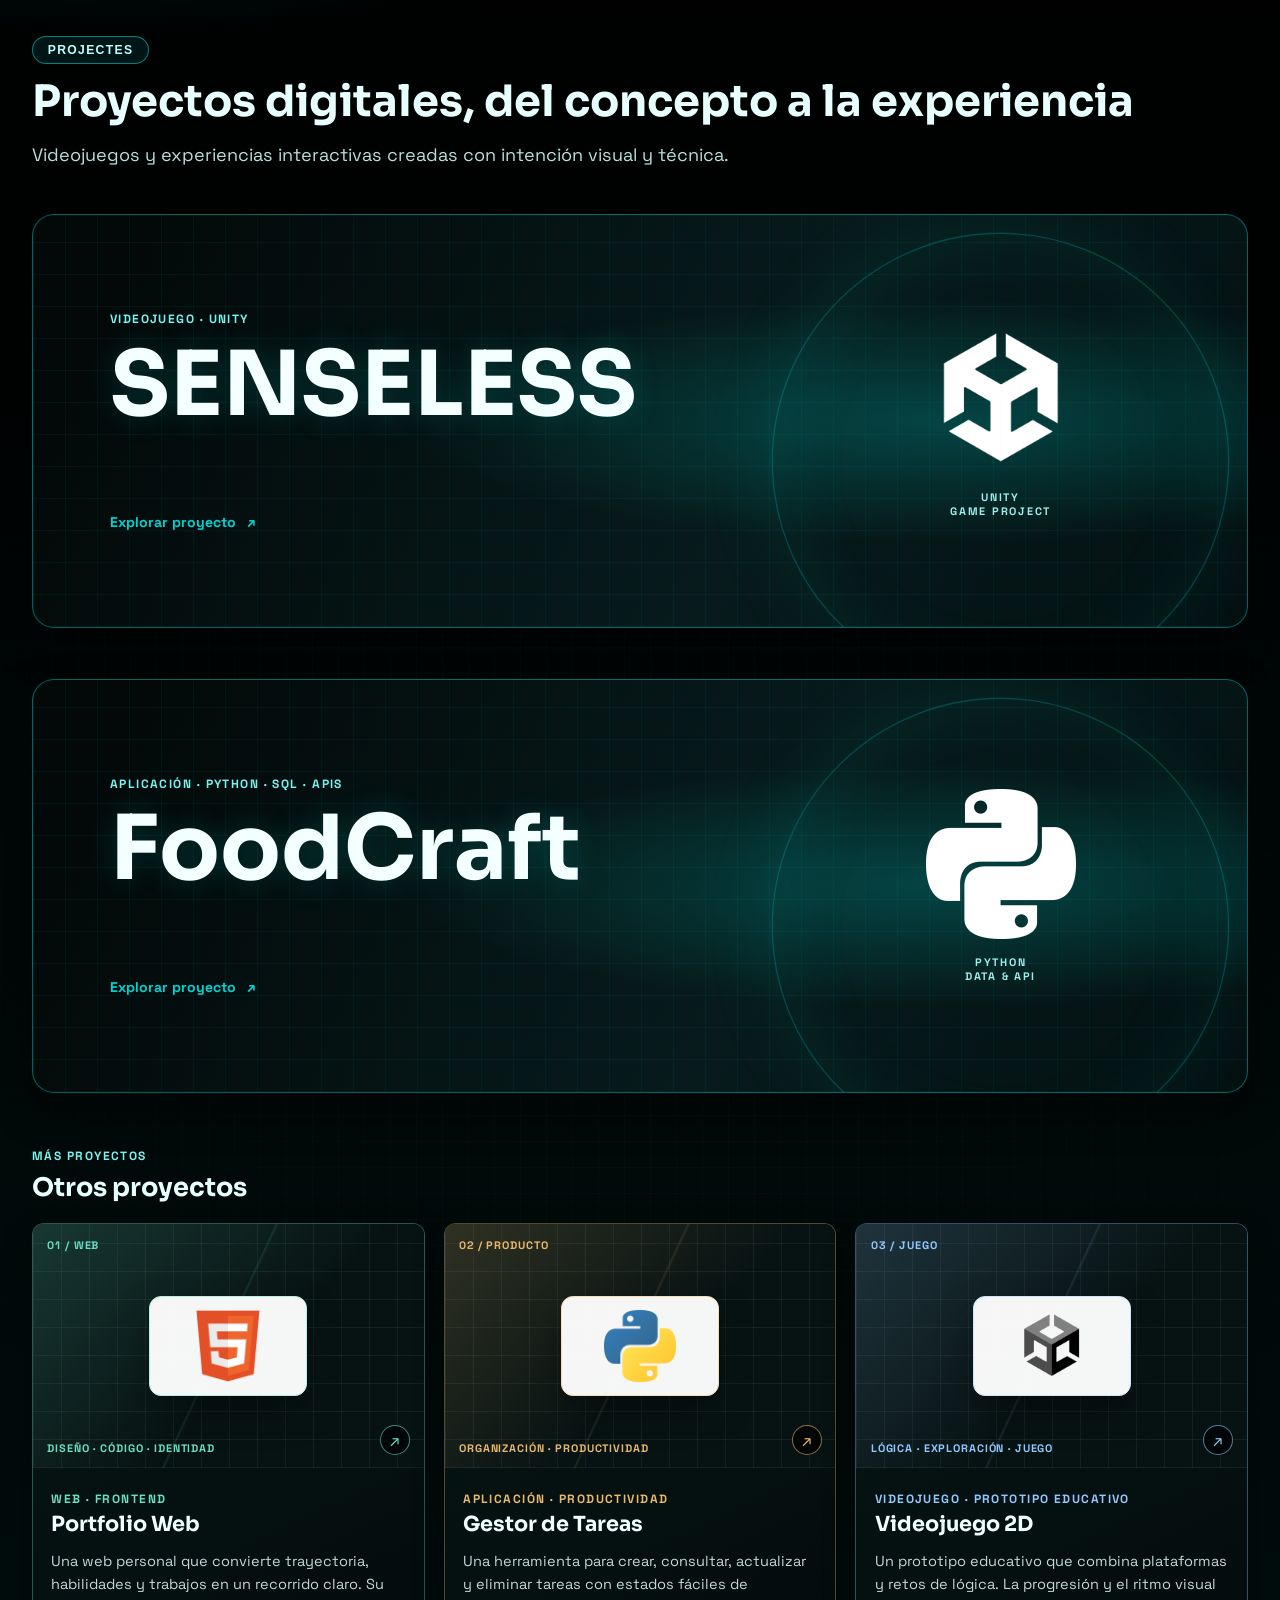
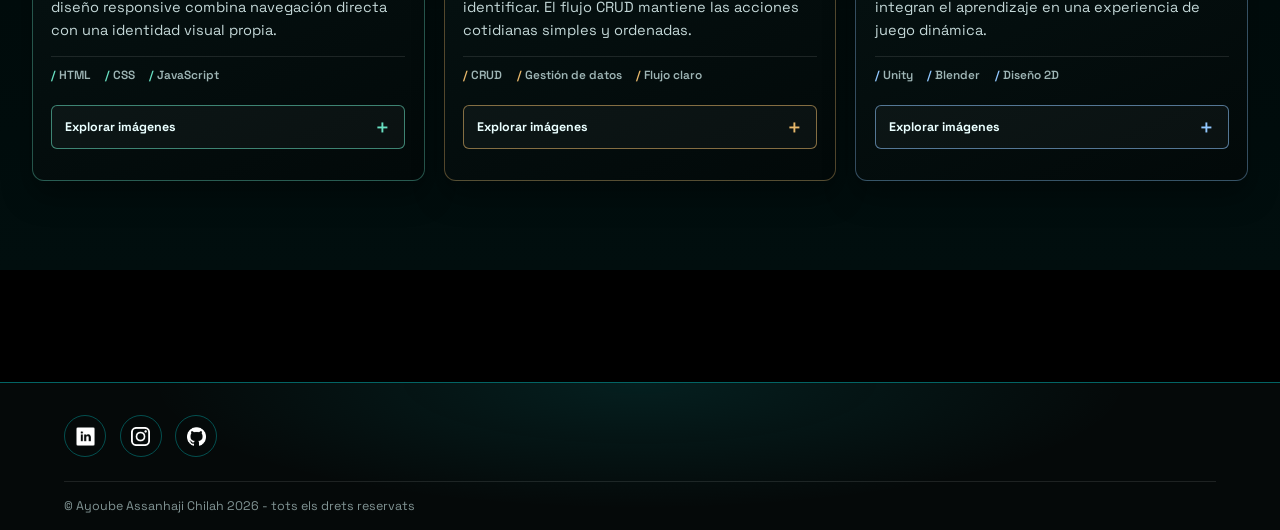
==== commit 610ec829: "refactori compatibilidad con github pages" ====
--- a/index.html
+++ b/index.html
@@ -10,7 +10,6 @@
   <link href="https://fonts.googleapis.com/css2?family=Space+Grotesk:wght@400;500;700&family=Sora:wght@600;700&display=swap" rel="stylesheet" />
   <link href="https://unpkg.com/aos@2.3.1/dist/aos.css" rel="stylesheet" />
   <link rel="stylesheet" href="style.css" />
-  <base href="IMG-references/" />
 </head>
 
 <body>
@@ -51,7 +50,7 @@
 
     <section id="sec-form">
       <article class="sec-form-div parallax-item" data-parallax-speed="0.04" data-aos="fade-up">
-        <figure class="story-media"><img src="me/Untitled.png" alt="Inicio creativo" /></figure>
+        <figure class="story-media"><img src="IMG-references/me/Untitled.png" alt="Inicio creativo" /></figure>
         <div class="story-content">
           <span class="story-step">2020</span>
           <h3>Base digital</h3>
@@ -61,7 +60,7 @@
       </article>
 
       <article class="sec-form-div parallax-item" data-parallax-speed="0.08" data-aos="fade-up" data-aos-delay="80">
-        <figure class="story-media"><img src="logos/HTML-5-Badge-Logo.png" alt="Aprendizaje DAM" /></figure>
+        <figure class="story-media"><img src="IMG-references/logos/HTML-5-Badge-Logo.png" alt="Aprendizaje DAM" /></figure>
         <div class="story-content">
           <span class="story-step">2021</span>
           <h3>Formación DAM</h3>
@@ -71,7 +70,7 @@
       </article>
 
       <article class="sec-form-div parallax-item" data-parallax-speed="0.05" data-aos="fade-up" data-aos-delay="120">
-        <figure class="story-media"><img src="empresas/si2.png" alt="Soporte SI2" /></figure>
+        <figure class="story-media"><img src="IMG-references/empresas/si2.png" alt="Soporte SI2" /></figure>
         <div class="story-content">
           <span class="story-step">2022</span>
           <h3>SI2 Informàtica</h3>
@@ -81,7 +80,7 @@
       </article>
 
       <article class="sec-form-div parallax-item" data-parallax-speed="0.09" data-aos="fade-up" data-aos-delay="160">
-        <figure class="story-media"><img src="empresas/OXFAM.jpeg" alt="Experiencia social" /></figure>
+        <figure class="story-media"><img src="IMG-references/empresas/OXFAM.jpeg" alt="Experiencia social" /></figure>
         <div class="story-content">
           <span class="story-step">2023</span>
           <h3>Entorno social y técnico</h3>
@@ -91,7 +90,7 @@
       </article>
 
       <article class="sec-form-div parallax-item" data-parallax-speed="0.06" data-aos="fade-up" data-aos-delay="200">
-        <figure class="story-media"><img src="empresas/engruna.png" alt="Prácticum" /></figure>
+        <figure class="story-media"><img src="IMG-references/empresas/engruna.png" alt="Prácticum" /></figure>
         <div class="story-content">
           <span class="story-step">2024</span>
           <h3>Prácticum y producto</h3>
@@ -101,7 +100,7 @@
       </article>
 
       <article class="sec-form-div parallax-item" data-parallax-speed="0.1" data-aos="fade-up" data-aos-delay="240">
-        <figure class="story-media"><img src="empresas/UVIC.jpg" alt="Siguiente etapa" /></figure>
+        <figure class="story-media"><img src="IMG-references/empresas/UVIC.jpg" alt="Siguiente etapa" /></figure>
         <div class="story-content">
           <span class="story-step">Ahora</span>
           <h3>Siguiente nivel</h3>
@@ -121,19 +120,19 @@
 
     <section class="photo-templates" aria-label="Plantillas parallax para fotografías">
       <article class="photo-slot tall parallax-item" data-parallax-speed="0.12">
-        <img src="me/Untitled.png" alt="Plantilla foto personal" />
+        <img src="IMG-references/me/Untitled.png" alt="Plantilla foto personal" />
         <span>Foto principal - reemplázala con tu retrato</span>
       </article>
       <article class="photo-slot parallax-item" data-parallax-speed="0.06">
-        <img src="empresas/si2.png" alt="Plantilla experiencia 1" />
+        <img src="IMG-references/empresas/si2.png" alt="Plantilla experiencia 1" />
         <span>Foto experiencia 1</span>
       </article>
       <article class="photo-slot parallax-item" data-parallax-speed="0.09">
-        <img src="empresas/OXFAM.jpeg" alt="Plantilla experiencia 2" />
+        <img src="IMG-references/empresas/OXFAM.jpeg" alt="Plantilla experiencia 2" />
         <span>Foto experiencia 2</span>
       </article>
       <article class="photo-slot wide parallax-item" data-parallax-speed="0.05">
-        <img src="empresas/engruna.png" alt="Plantilla proyecto destacado" />
+        <img src="IMG-references/empresas/engruna.png" alt="Plantilla proyecto destacado" />
         <span>Foto proyecto destacado</span>
       </article>
     </section>
@@ -187,16 +186,16 @@
       <h3>Front-End</h3>
       <div class="carousel" role="region" aria-label="Herramientas de diseño">
         <div class="track">
-          <img src="logos/Adobe_After_Effects_CC_icon.svg.png" alt="After Effects" />
-          <img src="logos/Adobe_Photoshop_CC_icon.svg.png" alt="Photoshop" />
-          <img src="logos/autodesk-maya-small-social-400.png" alt="Maya" />
-          <img src="logos/Blender_logo_no_text.svg.png" alt="Blender" />
-          <img src="logos/substant-painter.png" alt="Substance Painter" />
-          <img src="logos/Adobe_After_Effects_CC_icon.svg.png" alt="" aria-hidden="true" />
-          <img src="logos/Adobe_Photoshop_CC_icon.svg.png" alt="" aria-hidden="true" />
-          <img src="logos/autodesk-maya-small-social-400.png" alt="" aria-hidden="true" />
-          <img src="logos/Blender_logo_no_text.svg.png" alt="" aria-hidden="true" />
-          <img src="logos/substant-painter.png" alt="" aria-hidden="true" />
+          <img src="IMG-references/logos/Adobe_After_Effects_CC_icon.svg.png" alt="After Effects" />
+          <img src="IMG-references/logos/Adobe_Photoshop_CC_icon.svg.png" alt="Photoshop" />
+          <img src="IMG-references/logos/autodesk-maya-small-social-400.png" alt="Maya" />
+          <img src="IMG-references/logos/Blender_logo_no_text.svg.png" alt="Blender" />
+          <img src="IMG-references/logos/substant-painter.png" alt="Substance Painter" />
+          <img src="IMG-references/logos/Adobe_After_Effects_CC_icon.svg.png" alt="" aria-hidden="true" />
+          <img src="IMG-references/logos/Adobe_Photoshop_CC_icon.svg.png" alt="" aria-hidden="true" />
+          <img src="IMG-references/logos/autodesk-maya-small-social-400.png" alt="" aria-hidden="true" />
+          <img src="IMG-references/logos/Blender_logo_no_text.svg.png" alt="" aria-hidden="true" />
+          <img src="IMG-references/logos/substant-painter.png" alt="" aria-hidden="true" />
         </div>
       </div>
     </div>
@@ -205,16 +204,16 @@
       <h3>Back-End</h3>
       <div class="carousel" role="region" aria-label="Tecnologías de desarrollo">
         <div class="track">
-          <img src="logos/HTML-5-Badge-Logo.png" alt="HTML" />
-          <img src="logos/logotipo_css-min.png" alt="CSS" />
-          <img src="logos/Python-logo-notext.svg.png" alt="Python" />
-          <img src="logos/Unity-logo.png" alt="Unity" />
-          <img src="logos/pngimg.com - mysql_PNG23.png" alt="MySQL" />
-          <img src="logos/HTML-5-Badge-Logo.png" alt="" aria-hidden="true" />
-          <img src="logos/logotipo_css-min.png" alt="" aria-hidden="true" />
-          <img src="logos/Python-logo-notext.svg.png" alt="" aria-hidden="true" />
-          <img src="logos/Unity-logo.png" alt="" aria-hidden="true" />
-          <img src="logos/pngimg.com - mysql_PNG23.png" alt="" aria-hidden="true" />
+          <img src="IMG-references/logos/HTML-5-Badge-Logo.png" alt="HTML" />
+          <img src="IMG-references/logos/logotipo_css-min.png" alt="CSS" />
+          <img src="IMG-references/logos/Python-logo-notext.svg.png" alt="Python" />
+          <img src="IMG-references/logos/Unity-logo.png" alt="Unity" />
+          <img src="IMG-references/logos/pngimg.com - mysql_PNG23.png" alt="MySQL" />
+          <img src="IMG-references/logos/HTML-5-Badge-Logo.png" alt="" aria-hidden="true" />
+          <img src="IMG-references/logos/logotipo_css-min.png" alt="" aria-hidden="true" />
+          <img src="IMG-references/logos/Python-logo-notext.svg.png" alt="" aria-hidden="true" />
+          <img src="IMG-references/logos/Unity-logo.png" alt="" aria-hidden="true" />
+          <img src="IMG-references/logos/pngimg.com - mysql_PNG23.png" alt="" aria-hidden="true" />
         </div>
       </div>
     </div>
@@ -232,15 +231,15 @@
         <h4>Software Programming</h4>
         <div class="ikigai-orbit parallax-item" data-parallax-speed="0.14">
           <button class="ikigai-bubble large" data-bubble-speed="0.06" type="button">
-            <img src="logos/HTML-5-Badge-Logo.png" alt="Frontend Craft" />
+            <img src="IMG-references/logos/HTML-5-Badge-Logo.png" alt="Frontend Craft" />
             <span>Frontend Craft</span>
           </button>
           <button class="ikigai-bubble medium" data-bubble-speed="0.04" type="button">
-            <img src="logos/Python-logo-notext.svg.png" alt="Logic Builder" />
+            <img src="IMG-references/logos/Python-logo-notext.svg.png" alt="Logic Builder" />
             <span>Logic Builder</span>
           </button>
           <button class="ikigai-bubble" data-bubble-speed="0.05" type="button">
-            <img src="logos/pngimg.com - mysql_PNG23.png" alt="Data Mindset" />
+            <img src="IMG-references/logos/pngimg.com - mysql_PNG23.png" alt="Data Mindset" />
             <span>Data Mindset</span>
           </button>
         </div>
@@ -250,15 +249,15 @@
         <h4>Trekking</h4>
         <div class="ikigai-orbit parallax-item" data-parallax-speed="0.16">
           <button class="ikigai-bubble large" data-bubble-speed="0.06" type="button">
-            <img src="empresas/UVIC.jpg" alt="Trail Spirit" />
+            <img src="IMG-references/empresas/UVIC.jpg" alt="Trail Spirit" />
             <span>Trail Spirit</span>
           </button>
           <button class="ikigai-bubble medium" data-bubble-speed="0.045" type="button">
-            <img src="empresas/engruna.png" alt="Mountain Focus" />
+            <img src="IMG-references/empresas/engruna.png" alt="Mountain Focus" />
             <span>Mountain Focus</span>
           </button>
           <button class="ikigai-bubble" data-bubble-speed="0.05" type="button">
-            <img src="me/Untitled.png" alt="Nature Reset" />
+            <img src="IMG-references/me/Untitled.png" alt="Nature Reset" />
             <span>Nature Reset</span>
           </button>
         </div>
@@ -268,15 +267,15 @@
         <h4>Volei</h4>
         <div class="ikigai-orbit parallax-item" data-parallax-speed="0.1">
           <button class="ikigai-bubble large" data-bubble-speed="0.03" type="button">
-            <img src="empresas/si2.png" alt="Team Energy" />
+            <img src="IMG-references/empresas/si2.png" alt="Team Energy" />
             <span>Team Energy</span>
           </button>
           <button class="ikigai-bubble medium" data-bubble-speed="0.025" type="button">
-            <img src="empresas/OXFAM.jpeg" alt="Competitive Mindset" />
+            <img src="IMG-references/empresas/OXFAM.jpeg" alt="Competitive Mindset" />
             <span>Competitive Mindset</span>
           </button>
           <button class="ikigai-bubble" data-bubble-speed="0.03" type="button">
-            <img src="empresas/UVIC.jpg" alt="Discipline" />
+            <img src="IMG-references/empresas/UVIC.jpg" alt="Discipline" />
             <span>Discipline</span>
           </button>
         </div>
@@ -330,7 +329,7 @@
           <span class="project-cover-action">Explorar proyecto <span aria-hidden="true">↗</span></span>
         </span>
         <span class="project-cover-art" aria-hidden="true">
-          <img src="logos/Unity-logo.png" alt="" />
+          <img src="IMG-references/logos/Unity-logo.png" alt="" />
           <span>UNITY<br />GAME PROJECT</span>
         </span>
       </button>
@@ -345,7 +344,7 @@
           <span class="project-cover-action">Explorar proyecto <span aria-hidden="true">↗</span></span>
         </span>
         <span class="project-cover-art foodcraft-cover-art" aria-hidden="true">
-          <img src="logos/Python-logo-notext.svg.png" alt="" />
+          <img src="IMG-references/logos/Python-logo-notext.svg.png" alt="" />
           <span>PYTHON<br />DATA &amp; API</span>
         </span>
       </button>
@@ -364,15 +363,15 @@
         <section class="project-detail-gallery" aria-label="Galería visual de SENSELESS">
           <div class="project-gallery-stage">
             <figure class="project-gallery-slide is-active" aria-hidden="false">
-              <img src="logos/Unity-logo.png" alt="Logotipo de Unity" />
+              <img src="IMG-references/logos/Unity-logo.png" alt="Logotipo de Unity" />
               <figcaption><span>01 / 03</span>Unity · Motor de juego</figcaption>
             </figure>
             <figure class="project-gallery-slide" aria-hidden="true">
-              <img src="logos/Blender_logo_no_text.svg.png" alt="Logotipo de Blender" />
+              <img src="IMG-references/logos/Blender_logo_no_text.svg.png" alt="Logotipo de Blender" />
               <figcaption><span>02 / 03</span>Blender · Herramienta 3D</figcaption>
             </figure>
             <figure class="project-gallery-slide" aria-hidden="true">
-              <img src="logos/substant-painter.png" alt="Logotipo de Substance 3D Painter" />
+              <img src="IMG-references/logos/substant-painter.png" alt="Logotipo de Substance 3D Painter" />
               <figcaption><span>03 / 03</span>Substance 3D Painter · Texturas</figcaption>
             </figure>
           </div>
@@ -401,7 +400,7 @@
               <div><h5>Desarrollo</h5><p>Implementación e iteración dentro de Unity.</p></div>
             </article>
           </div>
-          <span class="development-engine"><img src="logos/Unity-logo.png" alt="" /> Desarrollado en Unity</span>
+          <span class="development-engine"><img src="IMG-references/logos/Unity-logo.png" alt="" /> Desarrollado en Unity</span>
         </section>
       </div>
     </dialog>
@@ -419,11 +418,11 @@
         <section class="project-detail-gallery" aria-label="Galería visual de FoodCraft">
           <div class="project-gallery-stage">
             <figure class="project-gallery-slide is-active" aria-hidden="false">
-              <img src="logos/Python-logo-notext.svg.png" alt="Logotipo de Python" />
+              <img src="IMG-references/logos/Python-logo-notext.svg.png" alt="Logotipo de Python" />
               <figcaption><span>01 / 03</span>Python · Lógica de aplicación</figcaption>
             </figure>
             <figure class="project-gallery-slide" aria-hidden="true">
-              <img src="logos/pngimg.com - mysql_PNG23.png" alt="Logotipo de MySQL" />
+              <img src="IMG-references/logos/pngimg.com - mysql_PNG23.png" alt="Logotipo de MySQL" />
               <figcaption><span>02 / 03</span>SQL · Gestión de datos</figcaption>
             </figure>
             <figure class="project-gallery-slide" aria-hidden="true">
@@ -456,7 +455,7 @@
               <div><h5>APIs</h5><p>Comunicación con servicios externos.</p></div>
             </article>
           </div>
-          <span class="development-engine"><img src="logos/Python-logo-notext.svg.png" alt="" /> Python · SQL · APIs</span>
+          <span class="development-engine"><img src="IMG-references/logos/Python-logo-notext.svg.png" alt="" /> Python · SQL · APIs</span>
         </section>
       </div>
     </dialog>
@@ -470,7 +469,7 @@
         <div class="project-img">
           <span class="project-index">01 / WEB</span>
           <button class="project-image-button" type="button" aria-label="Ampliar imagen: Portfolio Web">
-            <img src="logos/HTML-5-Badge-Logo.png" alt="Logotipo de HTML5 para Portfolio Web" />
+            <img src="IMG-references/logos/HTML-5-Badge-Logo.png" alt="Logotipo de HTML5 para Portfolio Web" />
             <span class="image-open-icon" aria-hidden="true">↗</span>
           </button>
           <span class="project-artwork-caption">Diseño · Código · Identidad</span>
@@ -486,9 +485,9 @@
           </ul>
           <button class="gallery-toggle square-btn" type="button" aria-expanded="false">Explorar imágenes <span aria-hidden="true">＋</span></button>
           <div class="project-gallery" aria-label="Imágenes de Portfolio Web">
-            <button class="project-image-button" type="button" aria-label="Ampliar logotipo de CSS"><img src="logos/logotipo_css-min.png" alt="Logotipo de CSS" /><span class="image-open-icon" aria-hidden="true">↗</span></button>
-            <button class="project-image-button" type="button" aria-label="Ampliar logotipo de HTML5"><img src="logos/HTML-5-Badge-Logo.png" alt="Logotipo de HTML5" /><span class="image-open-icon" aria-hidden="true">↗</span></button>
-            <button class="project-image-button" type="button" aria-label="Ampliar logotipo de Photoshop"><img src="logos/Adobe_Photoshop_CC_icon.svg.png" alt="Logotipo de Photoshop" /><span class="image-open-icon" aria-hidden="true">↗</span></button>
+            <button class="project-image-button" type="button" aria-label="Ampliar logotipo de CSS"><img src="IMG-references/logos/logotipo_css-min.png" alt="Logotipo de CSS" /><span class="image-open-icon" aria-hidden="true">↗</span></button>
+            <button class="project-image-button" type="button" aria-label="Ampliar logotipo de HTML5"><img src="IMG-references/logos/HTML-5-Badge-Logo.png" alt="Logotipo de HTML5" /><span class="image-open-icon" aria-hidden="true">↗</span></button>
+            <button class="project-image-button" type="button" aria-label="Ampliar logotipo de Photoshop"><img src="IMG-references/logos/Adobe_Photoshop_CC_icon.svg.png" alt="Logotipo de Photoshop" /><span class="image-open-icon" aria-hidden="true">↗</span></button>
           </div>
         </div>
       </article>
@@ -497,7 +496,7 @@
         <div class="project-img">
           <span class="project-index">02 / PRODUCTO</span>
           <button class="project-image-button" type="button" aria-label="Ampliar imagen: Gestor de Tareas">
-            <img src="logos/Python-logo-notext.svg.png" alt="Logotipo de Python para Gestor de Tareas" />
+            <img src="IMG-references/logos/Python-logo-notext.svg.png" alt="Logotipo de Python para Gestor de Tareas" />
             <span class="image-open-icon" aria-hidden="true">↗</span>
           </button>
           <span class="project-artwork-caption">Organización · Productividad</span>
@@ -513,9 +512,9 @@
           </ul>
           <button class="gallery-toggle square-btn" type="button" aria-expanded="false">Explorar imágenes <span aria-hidden="true">＋</span></button>
           <div class="project-gallery" aria-label="Imágenes de Gestor de Tareas">
-            <button class="project-image-button" type="button" aria-label="Ampliar logotipo de Python"><img src="logos/Python-logo-notext.svg.png" alt="Logotipo de Python" /><span class="image-open-icon" aria-hidden="true">↗</span></button>
-            <button class="project-image-button" type="button" aria-label="Ampliar logotipo de MySQL"><img src="logos/pngimg.com - mysql_PNG23.png" alt="Logotipo de MySQL" /><span class="image-open-icon" aria-hidden="true">↗</span></button>
-            <button class="project-image-button" type="button" aria-label="Ampliar logotipo de CSS"><img src="logos/logotipo_css-min.png" alt="Logotipo de CSS" /><span class="image-open-icon" aria-hidden="true">↗</span></button>
+            <button class="project-image-button" type="button" aria-label="Ampliar logotipo de Python"><img src="IMG-references/logos/Python-logo-notext.svg.png" alt="Logotipo de Python" /><span class="image-open-icon" aria-hidden="true">↗</span></button>
+            <button class="project-image-button" type="button" aria-label="Ampliar logotipo de MySQL"><img src="IMG-references/logos/pngimg.com - mysql_PNG23.png" alt="Logotipo de MySQL" /><span class="image-open-icon" aria-hidden="true">↗</span></button>
+            <button class="project-image-button" type="button" aria-label="Ampliar logotipo de CSS"><img src="IMG-references/logos/logotipo_css-min.png" alt="Logotipo de CSS" /><span class="image-open-icon" aria-hidden="true">↗</span></button>
           </div>
         </div>
       </article>
@@ -524,7 +523,7 @@
         <div class="project-img">
           <span class="project-index">03 / JUEGO</span>
           <button class="project-image-button" type="button" aria-label="Ampliar imagen: Videojuego 2D">
-            <img src="logos/Unity-logo.png" alt="Logotipo de Unity para Videojuego 2D" />
+            <img src="IMG-references/logos/Unity-logo.png" alt="Logotipo de Unity para Videojuego 2D" />
             <span class="image-open-icon" aria-hidden="true">↗</span>
           </button>
           <span class="project-artwork-caption">Lógica · Exploración · Juego</span>
@@ -540,9 +539,9 @@
           </ul>
           <button class="gallery-toggle square-btn" type="button" aria-expanded="false">Explorar imágenes <span aria-hidden="true">＋</span></button>
           <div class="project-gallery" aria-label="Imágenes de Videojuego 2D">
-            <button class="project-image-button" type="button" aria-label="Ampliar logotipo de Unity"><img src="logos/Unity-logo.png" alt="Logotipo de Unity" /><span class="image-open-icon" aria-hidden="true">↗</span></button>
-            <button class="project-image-button" type="button" aria-label="Ampliar logotipo de Blender"><img src="logos/Blender_logo_no_text.svg.png" alt="Logotipo de Blender" /><span class="image-open-icon" aria-hidden="true">↗</span></button>
-            <button class="project-image-button" type="button" aria-label="Ampliar logotipo de Substance 3D Painter"><img src="logos/substant-painter.png" alt="Logotipo de Substance 3D Painter" /><span class="image-open-icon" aria-hidden="true">↗</span></button>
+            <button class="project-image-button" type="button" aria-label="Ampliar logotipo de Unity"><img src="IMG-references/logos/Unity-logo.png" alt="Logotipo de Unity" /><span class="image-open-icon" aria-hidden="true">↗</span></button>
+            <button class="project-image-button" type="button" aria-label="Ampliar logotipo de Blender"><img src="IMG-references/logos/Blender_logo_no_text.svg.png" alt="Logotipo de Blender" /><span class="image-open-icon" aria-hidden="true">↗</span></button>
+            <button class="project-image-button" type="button" aria-label="Ampliar logotipo de Substance 3D Painter"><img src="IMG-references/logos/substant-painter.png" alt="Logotipo de Substance 3D Painter" /><span class="image-open-icon" aria-hidden="true">↗</span></button>
           </div>
         </div>
       </article>
@@ -554,7 +553,7 @@
       </div>
       <div class="image-viewer-stage">
         <button class="image-viewer-nav" type="button" data-image-prev aria-label="Imagen anterior">&#8592;</button>
-        <img id="image-viewer-image" src="" alt="" />
+        <img id="image-viewer-image" alt="" />
         <button class="image-viewer-nav" type="button" data-image-next aria-label="Imagen siguiente">&#8594;</button>
       </div>
       <span class="image-viewer-count" id="image-viewer-count" aria-live="polite"></span>
@@ -813,13 +812,13 @@
   <footer>
     <nav id="social-media" aria-label="Xarxes socials">
       <a href="https://www.linkedin.com/in/ayoube-chilah-assanhaji-85b660334">
-        <img src="linkedin-black-logo.png" alt="LinkedIn" />
+        <img src="IMG-references/linkedin-black-logo.png" alt="LinkedIn" />
       </a>
       <a href="">
-        <img src="87390.png" alt="Instagram" />
+        <img src="IMG-references/87390.png" alt="Instagram" />
       </a>
       <a href="https://github.com/AyoubeDev">
-        <img src="25231.png" alt="GitHub" />
+        <img src="IMG-references/25231.png" alt="GitHub" />
       </a>
     </nav>
     <div id="copyright">
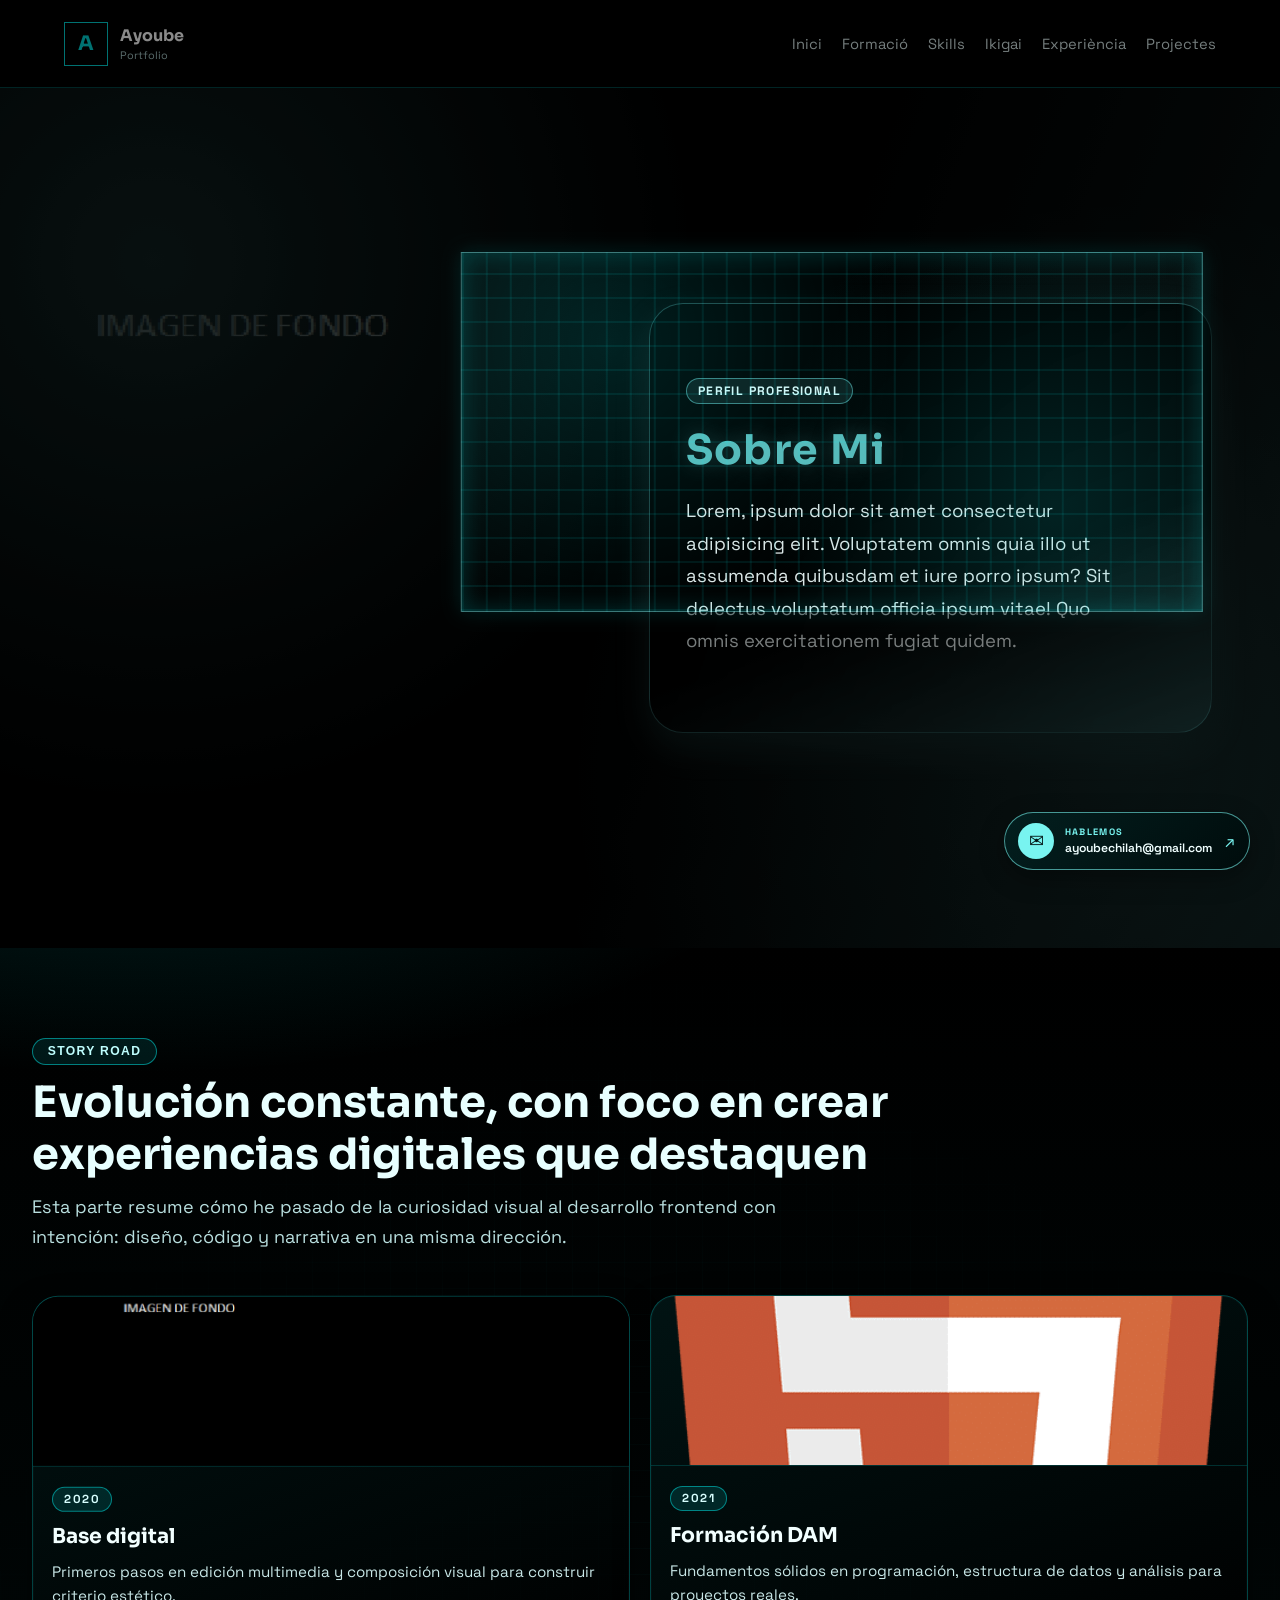
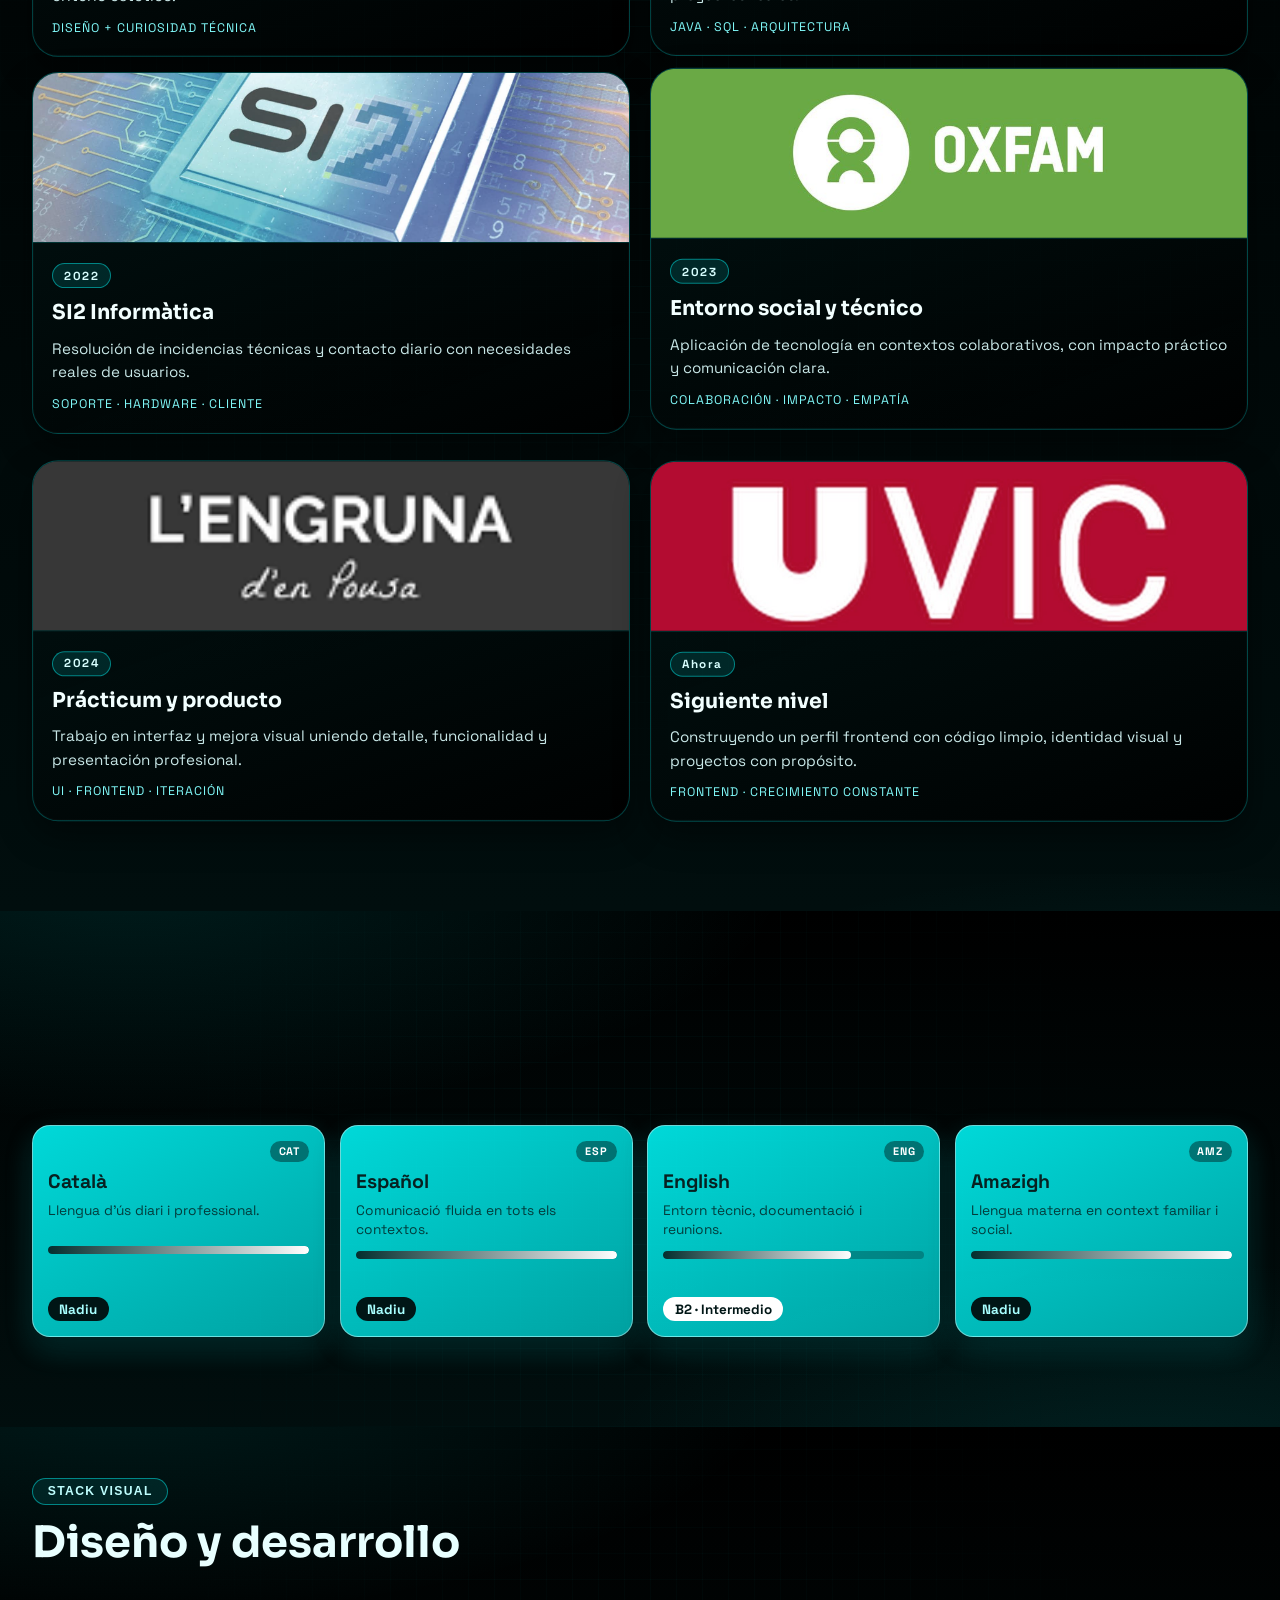
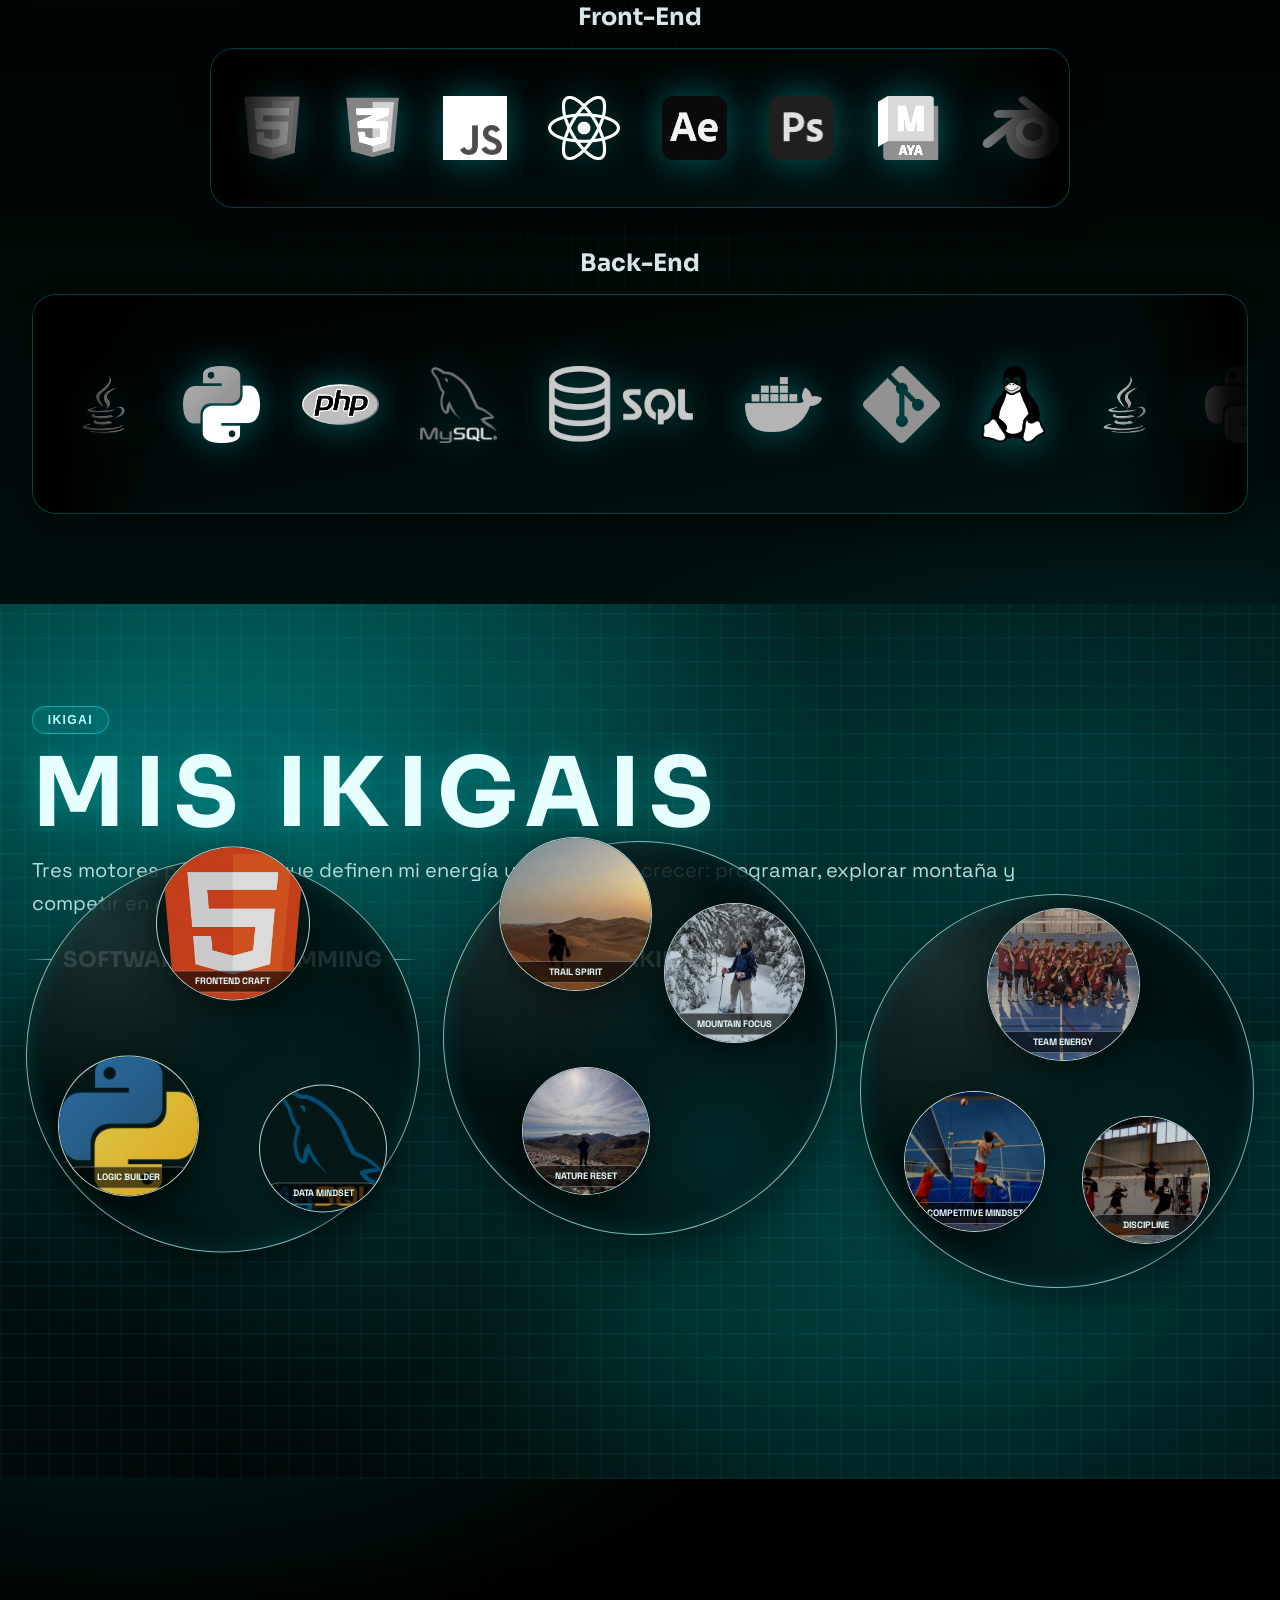
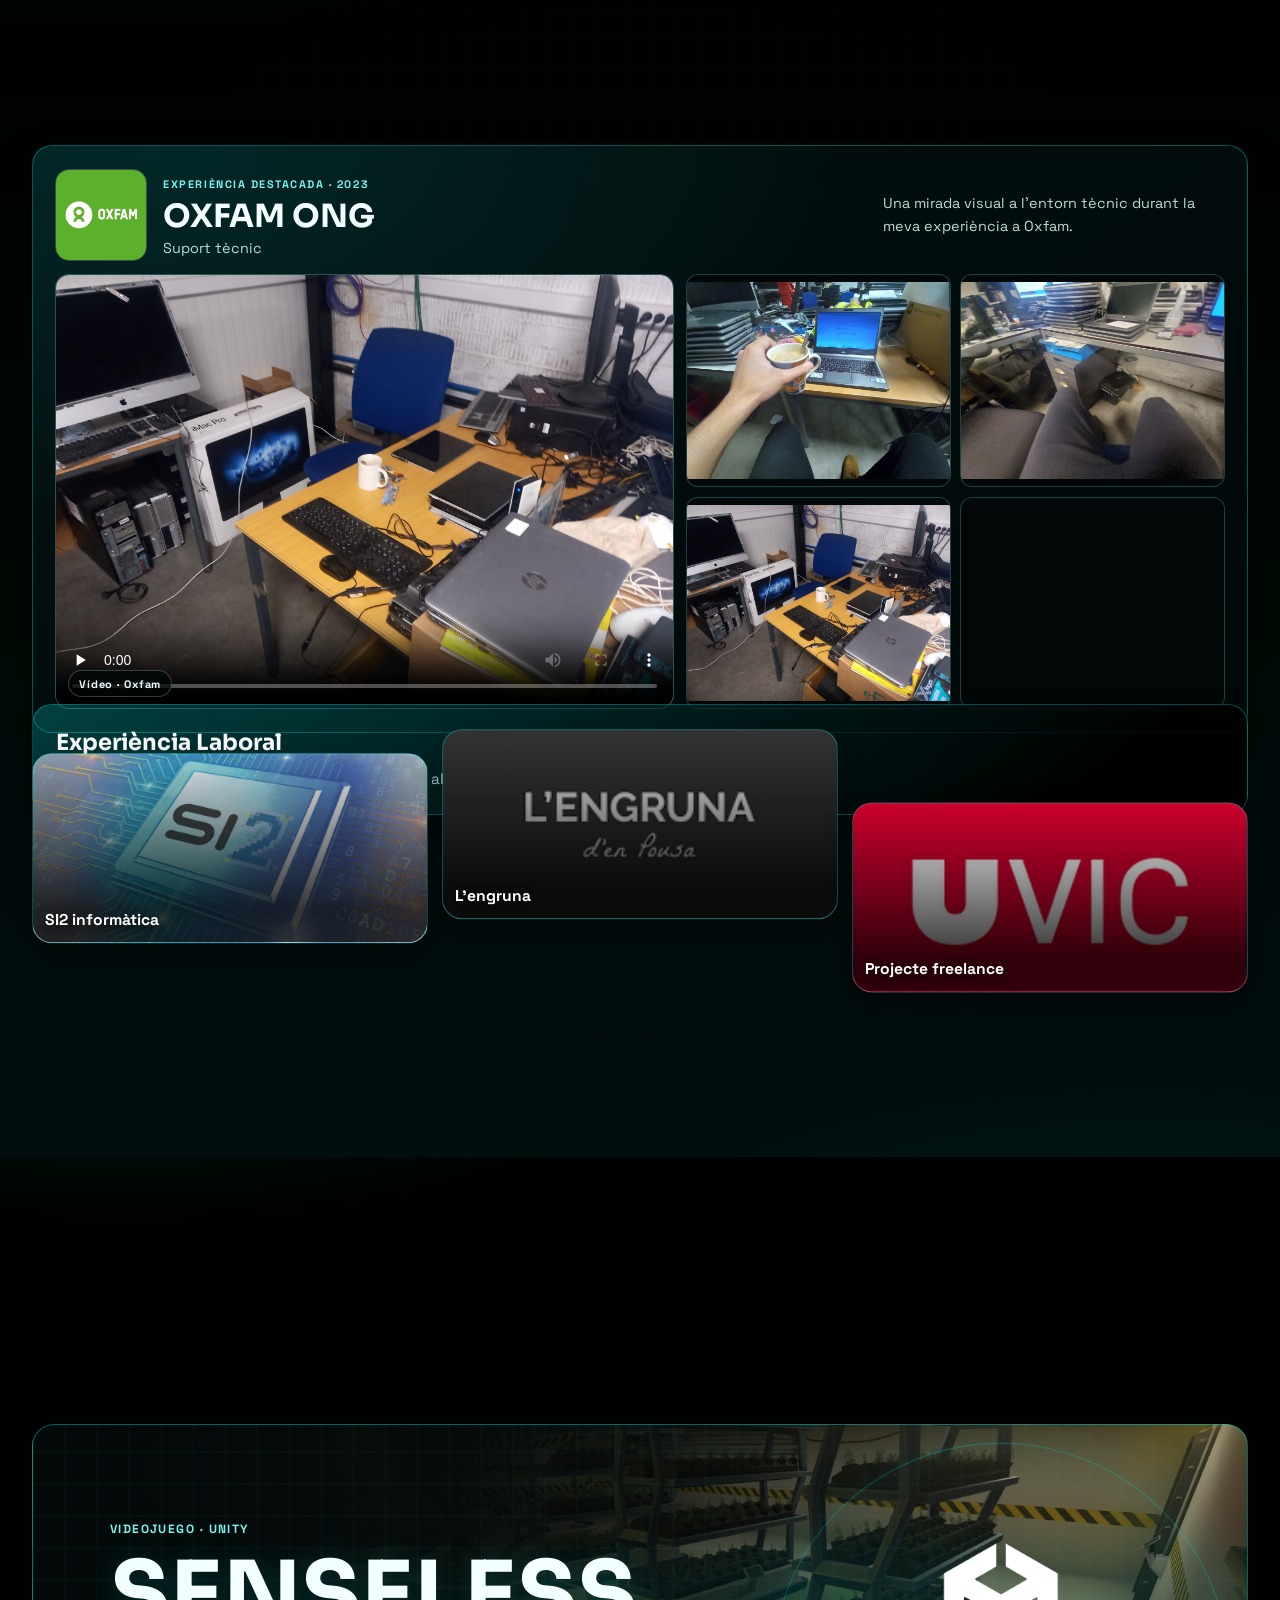
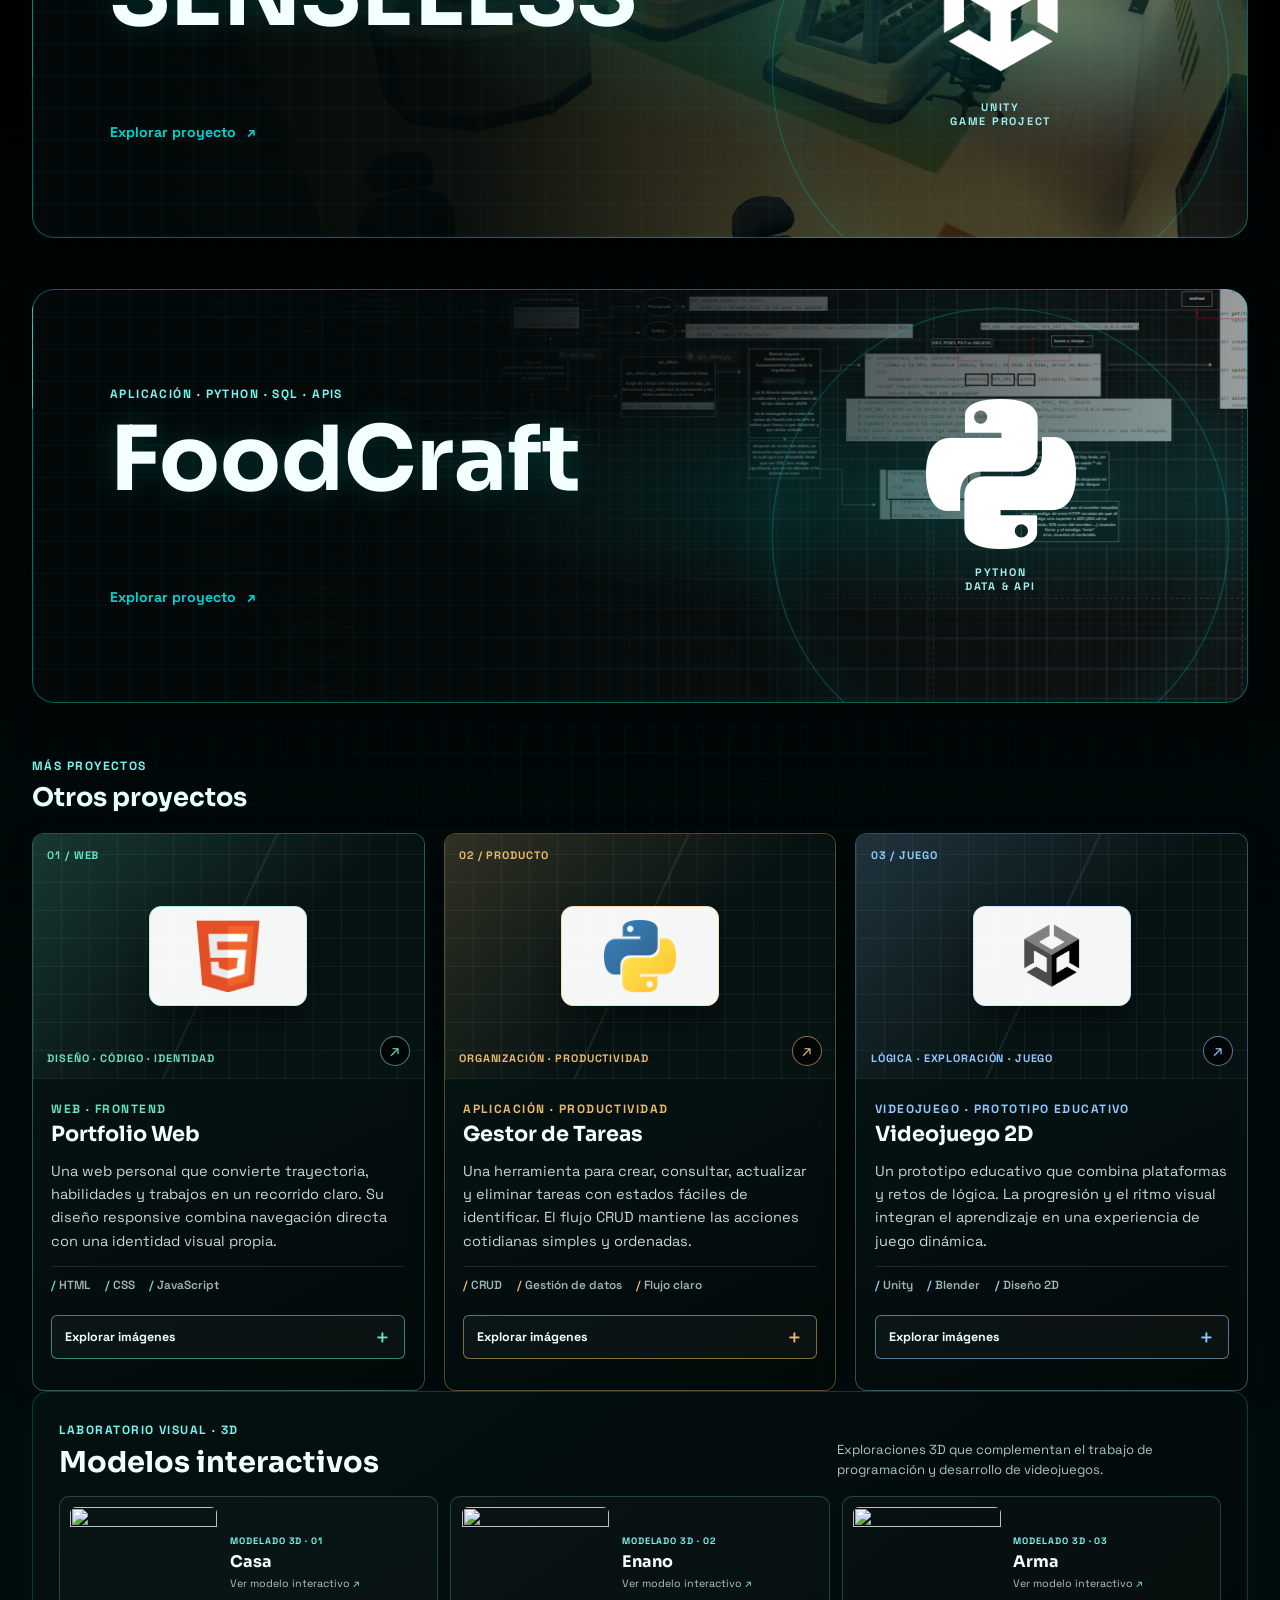
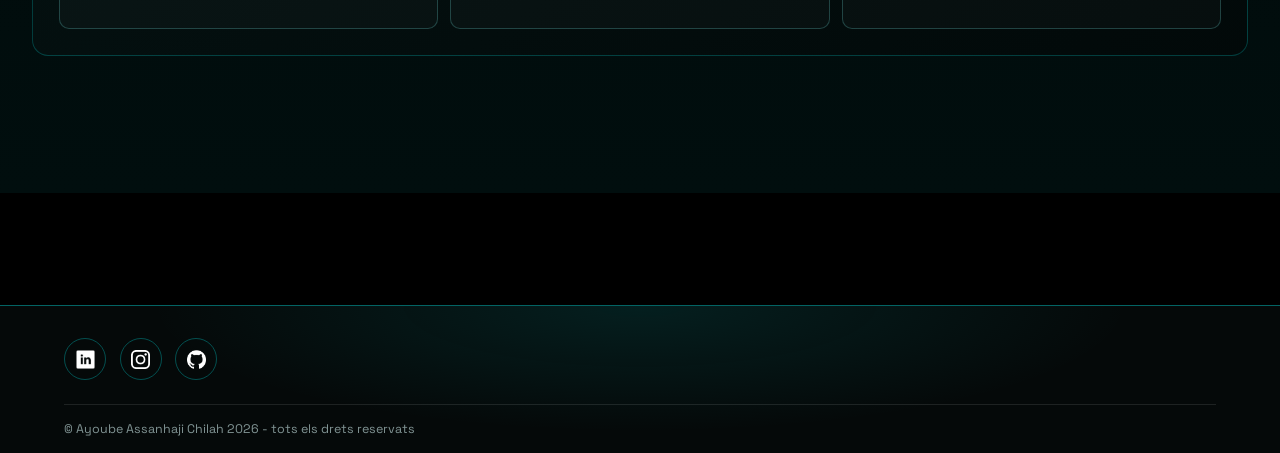
==== commit 4e7a000f: "images, content and reorganization" ====
--- a/index.html
+++ b/index.html
@@ -10,6 +10,7 @@
   <link href="https://fonts.googleapis.com/css2?family=Space+Grotesk:wght@400;500;700&family=Sora:wght@600;700&display=swap" rel="stylesheet" />
   <link href="https://unpkg.com/aos@2.3.1/dist/aos.css" rel="stylesheet" />
   <link rel="stylesheet" href="style.css" />
+  <link rel="stylesheet" href="ikigai-popup.css" />
 </head>
 
 <body>
@@ -111,33 +112,6 @@
     </section>
   </div>
 
-  <section id="visual" class="parallax-block">
-    <div class="section-lead compact" data-aos="fade-up">
-      <span class="lead-kicker">Visual</span>
-      <h3>Galería visual</h3>
-      <p>Imágenes de mi recorrido profesional y creativo.</p>
-    </div>
-
-    <section class="photo-templates" aria-label="Plantillas parallax para fotografías">
-      <article class="photo-slot tall parallax-item" data-parallax-speed="0.12">
-        <img src="IMG-references/me/Untitled.png" alt="Plantilla foto personal" />
-        <span>Foto principal - reemplázala con tu retrato</span>
-      </article>
-      <article class="photo-slot parallax-item" data-parallax-speed="0.06">
-        <img src="IMG-references/empresas/si2.png" alt="Plantilla experiencia 1" />
-        <span>Foto experiencia 1</span>
-      </article>
-      <article class="photo-slot parallax-item" data-parallax-speed="0.09">
-        <img src="IMG-references/empresas/OXFAM.jpeg" alt="Plantilla experiencia 2" />
-        <span>Foto experiencia 2</span>
-      </article>
-      <article class="photo-slot wide parallax-item" data-parallax-speed="0.05">
-        <img src="IMG-references/empresas/engruna.png" alt="Plantilla proyecto destacado" />
-        <span>Foto proyecto destacado</span>
-      </article>
-    </section>
-  </section>
-
   <section id="llenguatges-over" class="parallax-block">
     <div class="section-lead compact" data-aos="fade-up">
       <span class="lead-kicker">Idiomas</span>
@@ -182,15 +156,23 @@
       <h3>Diseño y desarrollo</h3>
     </div>
 
-    <div class="skill-group">
+    <div class="skill-group skill-group-frontend">
       <h3>Front-End</h3>
-      <div class="carousel" role="region" aria-label="Herramientas de diseño">
+      <div class="carousel" role="region" aria-label="Tecnologías y herramientas de Front-End">
         <div class="track">
+          <img src="IMG-references/logos/HTML-5-Badge-Logo.png" alt="HTML" />
+          <img src="IMG-references/logos/logotipo_css-min.png" alt="CSS" />
+          <img src="IMG-references/logos/JavaScript.png" alt="JavaScript" />
+          <img src="IMG-references/logos/Reaact.webp" alt="React" />
           <img src="IMG-references/logos/Adobe_After_Effects_CC_icon.svg.png" alt="After Effects" />
           <img src="IMG-references/logos/Adobe_Photoshop_CC_icon.svg.png" alt="Photoshop" />
           <img src="IMG-references/logos/autodesk-maya-small-social-400.png" alt="Maya" />
           <img src="IMG-references/logos/Blender_logo_no_text.svg.png" alt="Blender" />
           <img src="IMG-references/logos/substant-painter.png" alt="Substance Painter" />
+          <img src="IMG-references/logos/HTML-5-Badge-Logo.png" alt="" aria-hidden="true" />
+          <img src="IMG-references/logos/logotipo_css-min.png" alt="" aria-hidden="true" />
+          <img src="IMG-references/logos/JavaScript.png" alt="" aria-hidden="true" />
+          <img src="IMG-references/logos/Reaact.webp" alt="" aria-hidden="true" />
           <img src="IMG-references/logos/Adobe_After_Effects_CC_icon.svg.png" alt="" aria-hidden="true" />
           <img src="IMG-references/logos/Adobe_Photoshop_CC_icon.svg.png" alt="" aria-hidden="true" />
           <img src="IMG-references/logos/autodesk-maya-small-social-400.png" alt="" aria-hidden="true" />
@@ -200,20 +182,26 @@
       </div>
     </div>
 
-    <div class="skill-group">
+    <div class="skill-group skill-group-backend">
       <h3>Back-End</h3>
-      <div class="carousel" role="region" aria-label="Tecnologías de desarrollo">
+      <div class="carousel" role="region" aria-label="Tecnologías de Back-End">
         <div class="track">
-          <img src="IMG-references/logos/HTML-5-Badge-Logo.png" alt="HTML" />
-          <img src="IMG-references/logos/logotipo_css-min.png" alt="CSS" />
+          <img src="IMG-references/logos/java.webp" alt="Java" />
           <img src="IMG-references/logos/Python-logo-notext.svg.png" alt="Python" />
-          <img src="IMG-references/logos/Unity-logo.png" alt="Unity" />
+          <img src="IMG-references/logos/PHP.png" alt="PHP" />
           <img src="IMG-references/logos/pngimg.com - mysql_PNG23.png" alt="MySQL" />
-          <img src="IMG-references/logos/HTML-5-Badge-Logo.png" alt="" aria-hidden="true" />
-          <img src="IMG-references/logos/logotipo_css-min.png" alt="" aria-hidden="true" />
+          <img src="IMG-references/logos/sql.png" alt="SQL" />
+          <img src="IMG-references/logos/Docker.webp" alt="Docker" />
+          <img src="IMG-references/logos/GIT.png" alt="Git" />
+          <img src="IMG-references/logos/linux_PNG1.png" alt="Linux" />
+          <img src="IMG-references/logos/java.webp" alt="" aria-hidden="true" />
           <img src="IMG-references/logos/Python-logo-notext.svg.png" alt="" aria-hidden="true" />
-          <img src="IMG-references/logos/Unity-logo.png" alt="" aria-hidden="true" />
+          <img src="IMG-references/logos/PHP.png" alt="" aria-hidden="true" />
           <img src="IMG-references/logos/pngimg.com - mysql_PNG23.png" alt="" aria-hidden="true" />
+          <img src="IMG-references/logos/sql.png" alt="" aria-hidden="true" />
+          <img src="IMG-references/logos/Docker.webp" alt="" aria-hidden="true" />
+          <img src="IMG-references/logos/GIT.png" alt="" aria-hidden="true" />
+          <img src="IMG-references/logos/linux_PNG1.png" alt="" aria-hidden="true" />
         </div>
       </div>
     </div>
@@ -249,15 +237,15 @@
         <h4>Trekking</h4>
         <div class="ikigai-orbit parallax-item" data-parallax-speed="0.16">
           <button class="ikigai-bubble large" data-bubble-speed="0.06" type="button">
-            <img src="IMG-references/empresas/UVIC.jpg" alt="Trail Spirit" />
+            <img src="IMG-references/ikigais/trekking/trekking- (1).jpeg" alt="Trail Spirit" />
             <span>Trail Spirit</span>
           </button>
           <button class="ikigai-bubble medium" data-bubble-speed="0.045" type="button">
-            <img src="IMG-references/empresas/engruna.png" alt="Mountain Focus" />
+            <img src="IMG-references/ikigais/trekking/trekking- (3).jpeg" alt="Mountain Focus" />
             <span>Mountain Focus</span>
           </button>
           <button class="ikigai-bubble" data-bubble-speed="0.05" type="button">
-            <img src="IMG-references/me/Untitled.png" alt="Nature Reset" />
+            <img src="IMG-references/ikigais/trekking/trekking- (5).jpeg" alt="Nature Reset" />
             <span>Nature Reset</span>
           </button>
         </div>
@@ -267,15 +255,15 @@
         <h4>Volei</h4>
         <div class="ikigai-orbit parallax-item" data-parallax-speed="0.1">
           <button class="ikigai-bubble large" data-bubble-speed="0.03" type="button">
-            <img src="IMG-references/empresas/si2.png" alt="Team Energy" />
+            <img src="IMG-references/ikigais/volei/equip-volei.jpeg" alt="Team Energy" />
             <span>Team Energy</span>
           </button>
           <button class="ikigai-bubble medium" data-bubble-speed="0.025" type="button">
-            <img src="IMG-references/empresas/OXFAM.jpeg" alt="Competitive Mindset" />
+            <img src="IMG-references/ikigais/volei/volei.jpeg" alt="Competitive Mindset" />
             <span>Competitive Mindset</span>
           </button>
           <button class="ikigai-bubble" data-bubble-speed="0.03" type="button">
-            <img src="IMG-references/empresas/UVIC.jpg" alt="Discipline" />
+            <img src="IMG-references/ikigais/volei/volei-remat.jpeg" alt="Discipline" />
             <span>Discipline</span>
           </button>
         </div>
@@ -289,6 +277,42 @@
       <h3>Trayectoria profesional orientada a resultados y mejora continua</h3>
     </div>
 
+    <section class="oxfam-feature" aria-labelledby="oxfam-title">
+      <div class="oxfam-feature-heading">
+        <div class="oxfam-title-lockup">
+          <img src="IMG-references/empresas/OXFAM.jpeg" alt="Oxfam" />
+          <div>
+            <span class="oxfam-kicker">EXPERIÈNCIA DESTACADA · 2023</span>
+            <h3 id="oxfam-title">OXFAM ONG</h3>
+            <p>Suport tècnic</p>
+          </div>
+        </div>
+        <p class="oxfam-summary">Una mirada visual a l’entorn tècnic durant la meva experiència a Oxfam.</p>
+      </div>
+
+      <div class="oxfam-gallery" aria-label="Galeria de l’experiència a Oxfam">
+        <figure class="oxfam-video">
+          <video controls preload="none" playsinline
+            poster="IMG-references/empresas/oxfam-images/WhatsApp Image 2026-10-16 at 02.31.59 (4).jpg"
+            aria-label="Vídeo de l’entorn tècnic d’Oxfam">
+            <source src="IMG-references/empresas/oxfam-images/WhatsApp Video 2026-10-16 at 02.31.58.mp4" type="video/mp4" />
+            El teu navegador no pot reproduir aquest vídeo.
+          </video>
+          <figcaption>Vídeo · Oxfam</figcaption>
+        </figure>
+        <div class="oxfam-photos">
+          <img src="IMG-references/empresas/oxfam-images/WhatsApp Image 2026-10-16 at 02.31.56.jpg"
+            alt="Ordinador portàtil a l’espai de treball d’Oxfam" loading="lazy" decoding="async" />
+          <img src="IMG-references/empresas/oxfam-images/WhatsApp Image 2026-10-16 at 02.32.00.jpg"
+            alt="Taula de treball amb diferents equips informàtics" loading="lazy" decoding="async" />
+          <img src="IMG-references/empresas/oxfam-images/WhatsApp Image 2026-10-16 at 02.31.59 (4).jpg"
+            alt="Zona de treball amb equips informàtics" loading="lazy" decoding="async" />
+          <img src="IMG-references/empresas/oxfam-images/WhatsApp Image 2026-10-16 at 02.32.00 (2).jpg"
+            alt="Pantalla amb eines d’arrencada per a ordinadors" loading="lazy" decoding="async" />
+        </div>
+      </div>
+    </section>
+
     <div class="parent">
       <article id="div1" class="exp-intro parallax-item" data-parallax-speed="0.04">
         <h3>Experiència Laboral</h3>
@@ -297,10 +321,6 @@
       <article id="div2" class="parallax-item" data-parallax-speed="0.1">
         <span class="exp-name">SI2 informàtica</span>
         <div class="popup">Suport tècnic · 2022-2023</div>
-      </article>
-      <article id="div3" class="parallax-item" data-parallax-speed="0.07">
-        <span class="exp-name">OXFAM ONG</span>
-        <div class="popup">Suport tècnic · 2023</div>
       </article>
       <article id="div4" class="parallax-item" data-parallax-speed="0.12">
         <span class="exp-name">L'engruna</span>
@@ -321,7 +341,7 @@
     </div>
 
     <section id="senseless-feature" aria-labelledby="senseless-cover-title">
-      <button class="project-feature-cover" type="button" aria-haspopup="dialog" aria-controls="senseless-dialog">
+      <button class="project-feature-cover senseless-cover" type="button" aria-haspopup="dialog" aria-controls="senseless-dialog">
         <span class="project-cover-copy">
           <span class="project-kicker">Videojuego · Unity</span>
           <span class="project-cover-title" id="senseless-cover-title">SENSELESS</span>
@@ -363,16 +383,16 @@
         <section class="project-detail-gallery" aria-label="Galería visual de SENSELESS">
           <div class="project-gallery-stage">
             <figure class="project-gallery-slide is-active" aria-hidden="false">
-              <img src="IMG-references/logos/Unity-logo.png" alt="Logotipo de Unity" />
-              <figcaption><span>01 / 03</span>Unity · Motor de juego</figcaption>
+              <img class="project-screenshot" src="IMG-references/SenseLess/background-office-senseless.png" alt="Interior del escenario de SENSELESS" loading="lazy" decoding="async" />
+              <figcaption><span>01 / 03</span>Escenario · SENSELESS</figcaption>
             </figure>
             <figure class="project-gallery-slide" aria-hidden="true">
-              <img src="IMG-references/logos/Blender_logo_no_text.svg.png" alt="Logotipo de Blender" />
-              <figcaption><span>02 / 03</span>Blender · Herramienta 3D</figcaption>
+              <img class="project-screenshot" src="IMG-references/SenseLess/plants-senseless.png" alt="Zona de cultivo del escenario de SENSELESS" loading="lazy" decoding="async" />
+              <figcaption><span>02 / 03</span>Entorno · SENSELESS</figcaption>
             </figure>
             <figure class="project-gallery-slide" aria-hidden="true">
-              <img src="IMG-references/logos/substant-painter.png" alt="Logotipo de Substance 3D Painter" />
-              <figcaption><span>03 / 03</span>Substance 3D Painter · Texturas</figcaption>
+              <img class="project-screenshot" src="IMG-references/SenseLess/entity-senseless.png" alt="Diseños del personaje de SENSELESS" loading="lazy" decoding="async" />
+              <figcaption><span>03 / 03</span>Diseño de personaje · SENSELESS</figcaption>
             </figure>
           </div>
           <div class="project-gallery-controls">
@@ -418,16 +438,16 @@
         <section class="project-detail-gallery" aria-label="Galería visual de FoodCraft">
           <div class="project-gallery-stage">
             <figure class="project-gallery-slide is-active" aria-hidden="false">
-              <img src="IMG-references/logos/Python-logo-notext.svg.png" alt="Logotipo de Python" />
-              <figcaption><span>01 / 03</span>Python · Lógica de aplicación</figcaption>
+              <img class="project-screenshot" src="IMG-references/foodcraft/ui.png" alt="Interfaz de consola de FoodCraft" loading="lazy" decoding="async" />
+              <figcaption><span>01 / 03</span>Aplicación · FoodCraft</figcaption>
             </figure>
             <figure class="project-gallery-slide" aria-hidden="true">
-              <img src="IMG-references/logos/pngimg.com - mysql_PNG23.png" alt="Logotipo de MySQL" />
-              <figcaption><span>02 / 03</span>SQL · Gestión de datos</figcaption>
+              <img class="project-screenshot" src="IMG-references/foodcraft/api-integration-python.png" alt="Diagrama de integración de la API de FoodCraft" loading="lazy" decoding="async" />
+              <figcaption><span>02 / 03</span>Integración · API</figcaption>
             </figure>
             <figure class="project-gallery-slide" aria-hidden="true">
-              <div class="foodcraft-api-mark" aria-hidden="true">API<span>REST</span></div>
-              <figcaption><span>03 / 03</span>APIs · Integración de servicios</figcaption>
+              <img class="project-screenshot" src="IMG-references/foodcraft/estructura-y-codigo.png" alt="Estructura de código del proyecto FoodCraft" loading="lazy" decoding="async" />
+              <figcaption><span>03 / 03</span>Código · Arquitectura</figcaption>
             </figure>
           </div>
           <div class="project-gallery-controls">
@@ -546,6 +566,42 @@
         </div>
       </article>
     </section>
+    <section class="model-showcase" aria-labelledby="model-showcase-title">
+      <div class="model-showcase-heading">
+        <div>
+          <span class="project-kicker">Laboratorio visual · 3D</span>
+          <h3 id="model-showcase-title">Modelos interactivos</h3>
+        </div>
+        <p>Exploraciones 3D que complementan el trabajo de programación y desarrollo de videojuegos.</p>
+      </div>
+      <div class="model-card-grid">
+        <button class="model-card" type="button" data-sketchfab-model="af016378ef61464f80551a91d5635a64" data-model-title="Casa" data-model-link="https://sketchfab.com/3d-models/casa-af016378ef61464f80551a91d5635a64">
+          <img src="IMG-references/3d/substance painter/house.png" alt="" loading="lazy" decoding="async" />
+          <span class="model-card-copy"><span>MODELADO 3D · 01</span><strong>Casa</strong><span>Ver modelo interactivo <i aria-hidden="true">↗</i></span></span>
+        </button>
+        <button class="model-card" type="button" data-sketchfab-model="2b3c373c0b9542078e091715994d69c2" data-model-title="Enano" data-model-link="https://sketchfab.com/3d-models/dwarf-2b3c373c0b9542078e091715994d69c2">
+          <img src="IMG-references/3d/substance painter/character.png" alt="" loading="lazy" decoding="async" />
+          <span class="model-card-copy"><span>MODELADO 3D · 02</span><strong>Enano</strong><span>Ver modelo interactivo <i aria-hidden="true">↗</i></span></span>
+        </button>
+        <button class="model-card" type="button" data-sketchfab-model="93341ad0072343cab4e641ab18d25cb3" data-model-title="Arma" data-model-link="https://sketchfab.com/3d-models/ayoube-arma-93341ad0072343cab4e641ab18d25cb3">
+          <img src="IMG-references/3d/substance painter/r99.png" alt="" loading="lazy" decoding="async" />
+          <span class="model-card-copy"><span>MODELADO 3D · 03</span><strong>Arma</strong><span>Ver modelo interactivo <i aria-hidden="true">↗</i></span></span>
+        </button>
+      </div>
+    </section>
+
+    <dialog class="model-dialog" id="model-dialog" aria-labelledby="model-dialog-title">
+      <div class="model-dialog-header">
+        <div>
+          <span class="project-kicker">Sketchfab · Modelo interactivo</span>
+          <h3 id="model-dialog-title">Modelo 3D</h3>
+        </div>
+        <button class="dialog-close" type="button" data-close-model aria-label="Cerrar modelo">&times;</button>
+      </div>
+      <iframe title="Visor interactivo de modelo 3D" allow="autoplay; fullscreen; xr-spatial-tracking" allowfullscreen></iframe>
+      <a class="model-credit" target="_blank" rel="noopener noreferrer">Ver modelo en Sketchfab ↗</a>
+    </dialog>
+
     <dialog class="image-viewer" id="project-image-viewer" aria-label="Visor de imágenes de proyectos">
       <div class="image-viewer-header">
         <span id="image-viewer-caption" aria-live="polite"></span>
@@ -789,6 +845,41 @@
           showSlide(activeSlide + 1);
         });
       });
+
+      const modelDialog = document.getElementById('model-dialog');
+      const modelFrame = modelDialog.querySelector('iframe');
+      const modelTitle = document.getElementById('model-dialog-title');
+      const modelCredit = modelDialog.querySelector('.model-credit');
+      const modelClose = modelDialog.querySelector('[data-close-model]');
+      let activeModelTrigger = null;
+
+      document.querySelectorAll('[data-sketchfab-model]').forEach(function (trigger) {
+        trigger.addEventListener('click', function () {
+          activeModelTrigger = trigger;
+          const title = trigger.dataset.modelTitle;
+          modelTitle.textContent = title;
+          modelFrame.title = 'Modelo 3D interactivo: ' + title;
+          modelFrame.src = 'https://sketchfab.com/models/' + trigger.dataset.sketchfabModel + '/embed?ui_theme=dark';
+          modelCredit.href = trigger.dataset.modelLink;
+          modelDialog.showModal();
+          modelClose.focus({ preventScroll: true });
+        });
+      });
+
+      modelClose.addEventListener('click', function () {
+        modelDialog.close();
+      });
+      modelDialog.addEventListener('click', function (event) {
+        if (event.target === modelDialog) {
+          modelDialog.close();
+        }
+      });
+      modelDialog.addEventListener('close', function () {
+        modelFrame.removeAttribute('src');
+        if (activeModelTrigger) {
+          activeModelTrigger.focus({ preventScroll: true });
+        }
+      });
     });
   </script>
   <!-- Navegación rápida -->
@@ -804,20 +895,24 @@
     </div>
   </div>
 
-  <!-- Acceso al contacto -->
-  <div id="contact-bubble" role="button" tabindex="0" aria-label="Contact me bubble" onclick="window.location.href='ContactMe.html'" style="cursor:pointer;">
-    <span>CONTACT ME</span>
-  </div>
+  <a id="contact-bubble" href="mailto:ayoubechilah@gmail.com" aria-label="Enviar un correo a ayoubechilah@gmail.com">
+    <span class="contact-bubble-icon" aria-hidden="true">✉</span>
+    <span class="contact-bubble-copy">
+      <span class="contact-bubble-label">HABLEMOS</span>
+      <span class="contact-bubble-email">ayoubechilah@gmail.com</span>
+    </span>
+    <span class="contact-bubble-arrow" aria-hidden="true">↗</span>
+  </a>
 
   <footer>
     <nav id="social-media" aria-label="Xarxes socials">
-      <a href="https://www.linkedin.com/in/ayoube-chilah-assanhaji-85b660334">
+      <a href="https://www.linkedin.com/in/ayoube-chilah-assanhaji-85b660334" target="_blank">
         <img src="IMG-references/linkedin-black-logo.png" alt="LinkedIn" />
       </a>
-      <a href="">
+      <a href="https://www.instagram.com/hayoube__/" target="_blank">
         <img src="IMG-references/87390.png" alt="Instagram" />
       </a>
-      <a href="https://github.com/AyoubeDev">
+      <a href="https://github.com/AyoubeDev" target="_blank">
         <img src="IMG-references/25231.png" alt="GitHub" />
       </a>
     </nav>
@@ -827,6 +922,82 @@
   </footer>
 
   <!-- SCRIPTS -->
+  <script>
+    (function () {
+      const base = 'IMG-references/ikigais/';
+      const folders = {
+        'Trekking': ['trekking/trekking- (1).jpeg', 'trekking/trekking- (2).jpeg', 'trekking/trekking- (3).jpeg', 'trekking/trekking- (4).jpeg', 'trekking/trekking- (5).jpeg', 'trekking/trekking- (6).jpeg'],
+        'Volei': ['volei/equip-volei.jpeg', 'volei/volei (2).jpeg', 'volei/volei-remat.jpeg', 'volei/volei.jpeg']
+      };
+      const descriptions = {
+        'Trekking': 'Camins, natura i moments per desconnectar.',
+        'Volei': 'Energia d’equip, joc i passió per competir.'
+      };
+
+      document.querySelectorAll('.ikigai-bubble').forEach(function (bubble) {
+        const title = bubble.closest('.ikigai-column').querySelector('h4').textContent.trim();
+        if (!folders[title]) return;
+        bubble.addEventListener('click', function () { openPopup(bubble, title, folders[title]); });
+      });
+
+      function openPopup(bubble, title, files) {
+        const r = bubble.getBoundingClientRect();
+        const mobile = window.matchMedia('(max-width: 640px)').matches;
+        const target = {
+          top: window.innerHeight * (mobile ? 0.05 : 0.1),
+          left: window.innerWidth * (mobile ? 0.04 : 0.08),
+          width: window.innerWidth * (mobile ? 0.92 : 0.84),
+          height: window.innerHeight * (mobile ? 0.9 : 0.8)
+        };
+        const backdrop = document.createElement('div');
+        backdrop.className = 'ikigai-popup-backdrop';
+        const popup = document.createElement('div');
+        popup.className = 'ikigai-popup';
+        popup.style.setProperty('--popup-top', target.top + 'px');
+        popup.style.setProperty('--popup-left', target.left + 'px');
+        popup.style.setProperty('--popup-width', target.width + 'px');
+        popup.style.setProperty('--popup-height', target.height + 'px');
+        popup.style.setProperty('--popup-start-x', (r.left - target.left) + 'px');
+        popup.style.setProperty('--popup-start-y', (r.top - target.top) + 'px');
+        popup.style.setProperty('--popup-start-scale-x', r.width / target.width);
+        popup.style.setProperty('--popup-start-scale-y', r.height / target.height);
+
+        const imgs = files.concat(files).map(function (f) {
+          return '<img src="' + encodeURI(base + f) + '" alt="" decoding="async" />';
+        }).join('');
+        popup.innerHTML = '<div class="ikigai-popup-heading"><span class="ikigai-popup-kicker">MIS IKIGAIS <span> / </span> MOMENTOS</span><h2>' + title + '</h2><p>' + descriptions[title] + '</p></div><span class="ikigai-popup-counter">' + files.length + ' FOTOS <i></i> EN BUCLE</span><button class="ikigai-popup-close" aria-label="Cerrar">&times;</button><div class="ikigai-gallery-window"><div class="ikigai-track">' + imgs + '</div></div>';
+        const track = popup.querySelector('.ikigai-track');
+        track.querySelectorAll('img').forEach(function (image) {
+          image.addEventListener('pointerenter', function () {
+            track.style.animationPlayState = 'paused';
+          });
+          image.addEventListener('pointerleave', function () {
+            track.style.animationPlayState = 'running';
+          });
+        });
+        document.body.append(backdrop, popup);
+        popup.getBoundingClientRect();
+        requestAnimationFrame(function () {
+          popup.classList.add('open');
+          backdrop.classList.add('open');
+        });
+
+        function close() {
+          if (!popup.classList.contains('open')) return;
+          popup.classList.remove('open');
+          backdrop.classList.remove('open');
+          popup.addEventListener('transitionend', function removePopup(event) {
+            if (event.target !== popup || event.propertyName !== 'transform') return;
+            popup.removeEventListener('transitionend', removePopup);
+            popup.remove();
+            backdrop.remove();
+          });
+        }
+        backdrop.addEventListener('click', close);
+        popup.querySelector('.ikigai-popup-close').addEventListener('click', close);
+      }
+    })();
+  </script>
   <script src="https://unpkg.com/aos@2.3.1/dist/aos.js"></script>
   <script>
     AOS.init();
--- a/style.css
+++ b/style.css
@@ -235,7 +235,6 @@
    PARALLAX SECTIONS (POST SOBRE MI)
    ======================================== */
 #formacio,
-#visual,
 #llenguatges-over,
 #carrusel_skills,
 #ikigai,
@@ -252,7 +251,6 @@
 }
 
 #formacio::before,
-#visual::before,
 #llenguatges-over::before,
 #carrusel_skills::before,
 #ikigai::before,
@@ -270,7 +268,6 @@
 }
 
 #formacio > *,
-#visual > *,
 #llenguatges-over > *,
 #carrusel_skills > *,
 #ikigai > *,
@@ -407,73 +404,6 @@
     text-transform: uppercase;
 }
 
-/* ========================================
-   PHOTO TEMPLATES + LLENGUATGES
-   ======================================== */
-.photo-templates {
-    width: min(var(--content-max), 95vw);
-    margin: 0 auto 2.1rem;
-    display: grid;
-    gap: 0.95rem;
-    grid-template-columns: repeat(12, minmax(0, 1fr));
-    grid-auto-rows: 110px;
-}
-
-.photo-slot {
-    transform: translateY(var(--item-parallax-y));
-    position: relative;
-    overflow: hidden;
-    border-radius: 22px;
-    border: 1px solid rgba(0, 210, 210, 0.35);
-    box-shadow: 0 12px 28px rgba(0, 0, 0, 0.45);
-}
-
-.photo-slot img {
-    width: 100%;
-    height: 100%;
-    object-fit: cover;
-    filter: brightness(0.72) contrast(1.06);
-    transition: transform 0.35s ease, filter 0.35s ease;
-}
-
-.photo-slot span {
-    position: absolute;
-    left: 12px;
-    right: 12px;
-    bottom: 10px;
-    padding: 0.42rem 0.58rem;
-    border-radius: 10px;
-    font-size: 0.77rem;
-    color: #f2ffff;
-    background: rgba(0, 0, 0, 0.58);
-    border: 1px solid rgba(255, 255, 255, 0.22);
-}
-
-.photo-slot:hover img {
-    transform: scale(1.06);
-    filter: brightness(0.82) contrast(1.08);
-}
-
-.photo-slot.tall {
-    grid-column: 1 / 5;
-    grid-row: span 3;
-}
-
-.photo-slot.wide {
-    grid-column: 8 / 13;
-    grid-row: span 2;
-}
-
-.photo-templates .photo-slot:nth-child(2) {
-    grid-column: 5 / 8;
-    grid-row: span 2;
-}
-
-.photo-templates .photo-slot:nth-child(3) {
-    grid-column: 5 / 8;
-    grid-row: span 1;
-}
-
 #llenguatges {
     width: min(var(--content-max), 95vw);
     margin: 0 auto;
@@ -609,6 +539,15 @@
     position: relative;
 }
 
+#carrusel_skills .skill-group-frontend .carousel {
+    width: min(860px, 82vw);
+    min-height: 160px;
+}
+
+#carrusel_skills .skill-group-frontend .track img {
+    height: clamp(42px, 5vw, 66px);
+}
+
 .carousel::before,
 .carousel::after {
     content: "";
@@ -664,7 +603,7 @@
     margin: 0 auto;
     display: grid;
     grid-template-columns: repeat(3, minmax(170px, 1fr));
-    grid-template-rows: repeat(3, minmax(120px, 1fr));
+    grid-template-rows: auto auto;
     gap: 0.85rem;
 }
 
@@ -704,22 +643,24 @@
     line-height: 1.5;
 }
 
-#exp_laboral #div1 { grid-area: 1 / 2 / 2 / 4; }
+#exp_laboral #div1 {
+    grid-column: 1 / -1;
+}
+
 #exp_laboral #div2,
-#exp_laboral #div3,
 #exp_laboral #div4,
 #exp_laboral #div5 {
+    min-height: 190px;
+    grid-area: auto;
     background-position: center;
     background-size: cover;
     background-repeat: no-repeat;
 }
-#exp_laboral #div2 { grid-area: 1 / 1 / 3 / 2; background-image: url('IMG-references/empresas/si2.png'); }
-#exp_laboral #div3 { grid-area: 2 / 2 / 3 / 3; background-image: url('IMG-references/empresas/OXFAM.jpeg'); }
-#exp_laboral #div4 { grid-area: 2 / 3 / 4 / 4; background-image: url('IMG-references/empresas/engruna.png'); }
-#exp_laboral #div5 { grid-area: 3 / 1 / 4 / 3; background-image: url('IMG-references/empresas/UVIC.jpg'); }
+#exp_laboral #div2 { background-image: url('IMG-references/empresas/si2.png'); }
+#exp_laboral #div4 { background-image: url('IMG-references/empresas/engruna.png'); }
+#exp_laboral #div5 { background-image: url('IMG-references/empresas/UVIC.jpg'); }
 
 #exp_laboral #div2::before,
-#exp_laboral #div3::before,
 #exp_laboral #div4::before,
 #exp_laboral #div5::before {
     content: "";
@@ -764,6 +705,133 @@
 #exp_laboral .parent > article:hover .popup {
     opacity: 1;
     transform: translateX(-50%) translateY(0);
+}
+
+.oxfam-feature {
+    width: min(var(--content-max), 95vw);
+    margin: 0 auto 1.25rem;
+    padding: clamp(0.9rem, 2vw, 1.4rem);
+    border: 1px solid rgba(0, 210, 210, 0.38);
+    border-radius: 20px;
+    background:
+        radial-gradient(ellipse at 10% 0, rgba(0, 210, 210, 0.12), transparent 45%),
+        linear-gradient(145deg, rgba(3, 18, 18, 0.96), rgba(0, 8, 8, 0.96));
+    box-shadow: 0 18px 42px rgba(0, 0, 0, 0.36);
+}
+
+.oxfam-feature-heading {
+    display: flex;
+    align-items: center;
+    justify-content: space-between;
+    gap: 1.5rem;
+    margin-bottom: 0.85rem;
+}
+
+.oxfam-title-lockup {
+    display: flex;
+    align-items: center;
+    gap: 1rem;
+}
+
+.oxfam-title-lockup > img {
+    width: clamp(64px, 8vw, 92px);
+    aspect-ratio: 1;
+    object-fit: cover;
+    border: 1px solid rgba(255, 255, 255, 0.2);
+    border-radius: 14px;
+}
+
+.oxfam-kicker {
+    color: #78f4f0;
+    font-size: 0.68rem;
+    font-weight: 700;
+    letter-spacing: 0.14em;
+}
+
+.oxfam-title-lockup h3 {
+    margin: 0.18rem 0;
+    color: #f4ffff;
+    font-family: 'Sora', sans-serif;
+    font-size: clamp(1.35rem, 3vw, 2rem);
+}
+
+.oxfam-title-lockup p,
+.oxfam-summary {
+    margin: 0;
+    color: #b8dede;
+    font-size: 0.9rem;
+}
+
+.oxfam-summary {
+    max-width: 38ch;
+    line-height: 1.55;
+}
+
+.oxfam-gallery {
+    display: grid;
+    grid-template-columns: minmax(0, 1.15fr) minmax(0, 1fr);
+    height: clamp(340px, 34vw, 440px);
+    gap: 0.75rem;
+}
+
+.oxfam-video {
+    position: relative;
+    min-width: 0;
+    min-height: 0;
+    margin: 0;
+    overflow: hidden;
+    border: 1px solid rgba(120, 244, 240, 0.32);
+    border-radius: 14px;
+    background: #020808;
+}
+
+.oxfam-video video {
+    display: block;
+    width: 100%;
+    height: 100%;
+    min-height: 0;
+    object-fit: cover;
+}
+
+.oxfam-video figcaption {
+    position: absolute;
+    bottom: 0.7rem;
+    left: 0.75rem;
+    padding: 0.35rem 0.6rem;
+    border: 1px solid rgba(255, 255, 255, 0.22);
+    border-radius: 999px;
+    color: #f4ffff;
+    background: rgba(0, 8, 8, 0.72);
+    font-size: 0.68rem;
+    font-weight: 700;
+    letter-spacing: 0.08em;
+    pointer-events: none;
+}
+
+.oxfam-photos {
+    display: grid;
+    grid-template-columns: repeat(2, minmax(0, 1fr));
+    grid-template-rows: repeat(2, minmax(0, 1fr));
+    min-height: 0;
+    gap: 0.6rem;
+}
+
+.oxfam-photos img {
+    display: block;
+    width: 100%;
+    height: 100%;
+    min-height: 0;
+    border: 1px solid rgba(120, 244, 240, 0.24);
+    border-radius: 12px;
+    object-fit: contain;
+    background: #020808;
+    transition: transform 220ms ease, border-color 220ms ease, box-shadow 220ms ease;
+}
+
+.oxfam-photos img:hover {
+    transform: scale(1.025);
+    border-color: rgba(120, 244, 240, 0.8);
+    box-shadow: 0 12px 24px rgba(0, 210, 210, 0.15);
 }
 
 /* ========================================
@@ -922,6 +990,33 @@
     transform: scale(1.08) rotate(-4deg);
 }
 
+.senseless-cover {
+    background-image:
+        repeating-linear-gradient(0deg, rgba(0, 255, 255, 0.04) 0 1px, transparent 1px 32px),
+        repeating-linear-gradient(90deg, rgba(0, 255, 255, 0.04) 0 1px, transparent 1px 32px),
+        radial-gradient(ellipse at 78% 50%, rgba(0, 210, 210, 0.16), transparent 42%),
+        linear-gradient(90deg, #030909 5%, rgba(3, 9, 9, 0.92) 36%, rgba(4, 16, 16, 0.08) 100%),
+        url("IMG-references/SenseLess/plants-senseless.png");
+    background-position: center, center, center, center, right center;
+    background-size: auto, auto, auto, auto, cover;
+}
+
+.foodcraft-cover {
+    background-image:
+        repeating-linear-gradient(0deg, rgba(0, 255, 255, 0.04) 0 1px, transparent 1px 32px),
+        repeating-linear-gradient(90deg, rgba(0, 255, 255, 0.04) 0 1px, transparent 1px 32px),
+        radial-gradient(ellipse at 78% 50%, rgba(0, 210, 210, 0.16), transparent 42%),
+        linear-gradient(90deg, #030909 5%, rgba(3, 9, 9, 0.96) 36%, rgba(4, 16, 16, 0.28) 100%),
+        url("IMG-references/foodcraft/api-integration-python.png");
+    background-position: center, center, center, center, right center;
+    background-size: auto, auto, auto, auto, cover;
+}
+
+.senseless-cover.project-feature-cover::after,
+.foodcraft-cover.project-feature-cover::after {
+    background: linear-gradient(90deg, rgba(0, 0, 0, 0.42), rgba(0, 20, 20, 0.04));
+}
+
 .project-group-title {
     width: min(var(--content-max), 95vw);
     margin: 0 auto 1.25rem;
@@ -1040,6 +1135,16 @@
     filter: brightness(0) invert(1) drop-shadow(0 0 25px rgba(0, 210, 210, 0.3));
 }
 
+.project-gallery-slide img.project-screenshot {
+    width: min(100%, 760px);
+    height: min(58vh, 480px);
+    min-height: 0;
+    padding: 0.4rem;
+    border-radius: 8px;
+    object-fit: contain;
+    filter: none;
+}
+
 .project-gallery-slide figcaption {
     display: flex;
     flex-wrap: wrap;
@@ -1161,6 +1266,153 @@
     font-family: 'Space Grotesk', sans-serif;
     font-size: 0.72rem;
     letter-spacing: 0.16em;
+}
+
+.model-showcase {
+    width: min(var(--content-max), 95vw);
+    margin: 0 auto 3rem;
+    padding: clamp(1rem, 2.5vw, 1.6rem);
+    border: 1px solid rgba(0, 210, 210, 0.25);
+    border-radius: 16px;
+    background: linear-gradient(145deg, rgba(5, 19, 19, 0.84), rgba(2, 9, 9, 0.9));
+}
+
+.model-showcase-heading {
+    display: flex;
+    align-items: end;
+    justify-content: space-between;
+    gap: 1.5rem;
+    margin-bottom: 1rem;
+}
+
+.model-showcase-heading h3 {
+    margin-top: 0.3rem;
+    color: #f0ffff;
+    font-family: 'Sora', sans-serif;
+    font-size: clamp(1.35rem, 2.6vw, 1.8rem);
+}
+
+.model-showcase-heading p {
+    max-width: 48ch;
+    color: #a9c5c5;
+    font-size: 0.82rem;
+    line-height: 1.5;
+}
+
+.model-card-grid {
+    display: grid;
+    grid-template-columns: repeat(3, minmax(0, 1fr));
+    gap: 0.75rem;
+}
+
+.model-card {
+    position: relative;
+    display: grid;
+    grid-template-columns: minmax(88px, 0.75fr) minmax(0, 1fr);
+    align-items: center;
+    gap: 0.8rem;
+    min-width: 0;
+    padding: 0.65rem;
+    overflow: hidden;
+    border: 1px solid rgba(120, 244, 240, 0.22);
+    border-radius: 10px;
+    color: #eaffff;
+    text-align: left;
+    background: rgba(255, 255, 255, 0.025);
+    cursor: pointer;
+    transition: transform 180ms ease, border-color 180ms ease, background-color 180ms ease;
+}
+
+.model-card:hover,
+.model-card:focus-visible {
+    transform: translateY(-3px);
+    border-color: rgba(120, 244, 240, 0.7);
+    background: rgba(0, 210, 210, 0.08);
+}
+
+.model-card > img {
+    width: 100%;
+    aspect-ratio: 4 / 3;
+    border-radius: 6px;
+    object-fit: cover;
+}
+
+.model-card-copy {
+    display: grid;
+    gap: 0.25rem;
+}
+
+.model-card-copy > span:first-child {
+    color: #78f4f0;
+    font-size: 0.58rem;
+    font-weight: 700;
+    letter-spacing: 0.1em;
+}
+
+.model-card-copy strong {
+    color: #f4ffff;
+    font-family: 'Sora', sans-serif;
+    font-size: 1rem;
+}
+
+.model-card-copy > span:last-child {
+    color: #a9c5c5;
+    font-size: 0.67rem;
+}
+
+.model-card-copy i {
+    color: #78f4f0;
+    font-style: normal;
+}
+
+.model-dialog {
+    width: min(1100px, calc(100vw - 2rem));
+    max-width: none;
+    max-height: calc(100dvh - 2rem);
+    margin: auto;
+    padding: clamp(1rem, 2vw, 1.5rem);
+    border: 1px solid rgba(0, 210, 210, 0.5);
+    border-radius: 16px;
+    color: #edffff;
+    background: #071010;
+    box-shadow: 0 28px 90px rgba(0, 0, 0, 0.75);
+}
+
+.model-dialog::backdrop {
+    background: rgba(0, 5, 5, 0.86);
+    backdrop-filter: blur(8px);
+}
+
+.model-dialog-header {
+    display: flex;
+    align-items: center;
+    justify-content: space-between;
+    gap: 1rem;
+    margin-bottom: 0.8rem;
+}
+
+.model-dialog-header h3 {
+    margin-top: 0.2rem;
+    color: #f3ffff;
+    font-family: 'Sora', sans-serif;
+    font-size: 1.5rem;
+}
+
+.model-dialog iframe {
+    display: block;
+    width: 100%;
+    aspect-ratio: 16 / 9;
+    border: 1px solid rgba(120, 244, 240, 0.24);
+    border-radius: 10px;
+    background: #020808;
+}
+
+.model-credit {
+    display: inline-block;
+    margin-top: 0.75rem;
+    color: #78f4f0;
+    font-size: 0.8rem;
+    font-weight: 600;
 }
 
 /* ========================================
@@ -1658,19 +1910,19 @@
 #contact-bubble {
     position: fixed;
     right: 30px;
+    display: flex;
+    justify-content: center;
+    align-items: center;
+    cursor: pointer;
+    box-shadow: 0 8px 24px rgba(0, 0, 0, 0.35);
+    transition: transform 0.25s ease, box-shadow 0.25s ease, border-color 0.25s ease, background-color 0.25s ease;
+}
+
+#scroll-bubble {
     width: 80px;
     height: 80px;
     border-radius: 50%;
     background-color: var(--second);
-    display: flex;
-    justify-content: center;
-    align-items: center;
-    cursor: pointer;
-    box-shadow: 0 4px 15px rgba(0, 0, 0, 0.3);
-    transition: all 0.3s ease;
-}
-
-#scroll-bubble {
     bottom: 130px;
     z-index: 998;
 }
@@ -1678,12 +1930,26 @@
 #contact-bubble {
     bottom: 30px;
     z-index: 2001;
-}
-
-#scroll-bubble:hover,
-#contact-bubble:hover {
+    gap: 0.65rem;
+    min-height: 58px;
+    padding: 0.55rem 0.85rem;
+    border: 1px solid rgba(120, 244, 240, 0.58);
+    border-radius: 999px;
+    color: #eaffff;
+    text-decoration: none;
+    background: linear-gradient(135deg, rgba(3, 32, 32, 0.97), rgba(0, 12, 12, 0.97));
+    backdrop-filter: blur(12px);
+}
+
+#scroll-bubble:hover {
     transform: scale(1.15);
     box-shadow: 0 8px 25px rgba(0, 0, 0, 0.6);
+}
+
+#contact-bubble:hover {
+    transform: translateY(-3px);
+    border-color: #78f4f0;
+    box-shadow: 0 12px 30px rgba(0, 210, 210, 0.24), 0 8px 25px rgba(0, 0, 0, 0.5);
 }
 
 #scroll-icon {
@@ -1697,14 +1963,46 @@
     transform: scale(1.3);
 }
 
-#contact-bubble span {
-    color: var(--primary);
-    font-weight: bold;
-    font-size: 0.75rem;
-    text-align: center;
-    padding: 10px;
-    font-family: 'Montserrat', sans-serif;
-    letter-spacing: 1px;
+#contact-bubble .contact-bubble-icon {
+    display: grid;
+    place-items: center;
+    width: 36px;
+    height: 36px;
+    flex: 0 0 36px;
+    border-radius: 50%;
+    color: #031414;
+    background: #78f4f0;
+    font-size: 1.1rem;
+}
+
+#contact-bubble .contact-bubble-copy {
+    display: grid;
+    gap: 0.12rem;
+}
+
+#contact-bubble .contact-bubble-label {
+    color: #78f4f0;
+    font-size: 0.58rem;
+    font-weight: 700;
+    letter-spacing: 0.14em;
+}
+
+#contact-bubble .contact-bubble-email {
+    color: #f0ffff;
+    font-size: 0.76rem;
+    font-weight: 600;
+    white-space: nowrap;
+}
+
+#contact-bubble .contact-bubble-arrow {
+    margin-left: 0.2rem;
+    color: #78f4f0;
+    font-size: 1rem;
+    transition: transform 0.2s ease;
+}
+
+#contact-bubble:hover .contact-bubble-arrow {
+    transform: translate(2px, -2px);
 }
 
 /* Scroll Menu */
@@ -1937,12 +2235,6 @@
         height: 190px;
     }
 
-    .photo-templates {
-        width: min(var(--content-max), 93vw);
-        grid-template-columns: repeat(2, minmax(0, 1fr));
-        grid-auto-rows: 180px;
-    }
-
     .ikigai-grid {
         width: min(var(--content-max), 93vw);
         grid-template-columns: repeat(2, minmax(0, 1fr));
@@ -1959,26 +2251,30 @@
         width: min(100%, 420px);
     }
 
-    .photo-slot,
-    .photo-slot.tall,
-    .photo-slot.wide,
-    .photo-templates .photo-slot:nth-child(2),
-    .photo-templates .photo-slot:nth-child(3) {
-        grid-column: auto;
-        grid-row: auto;
-    }
-
     #exp_laboral .parent {
         grid-template-columns: repeat(2, minmax(140px, 1fr));
-        grid-template-rows: repeat(4, minmax(130px, auto));
+        grid-template-rows: auto auto auto;
         min-height: auto;
     }
 
-    #exp_laboral #div1 { grid-area: 1 / 1 / 2 / 3; }
-    #exp_laboral #div2 { grid-area: 2 / 1 / 4 / 2; }
-    #exp_laboral #div3 { grid-area: 2 / 2 / 3 / 3; }
-    #exp_laboral #div4 { grid-area: 3 / 2 / 5 / 3; }
-    #exp_laboral #div5 { grid-area: 4 / 1 / 5 / 2; }
+    #exp_laboral #div1 { grid-column: 1 / -1; }
+    #exp_laboral #div2,
+    #exp_laboral #div4,
+    #exp_laboral #div5 { grid-area: auto; }
+    #exp_laboral #div5 { grid-column: 1 / -1; }
+
+    .oxfam-gallery {
+        grid-template-columns: minmax(0, 1.05fr) minmax(0, 1fr);
+        height: clamp(320px, 38vw, 400px);
+    }
+
+    .model-card-grid { grid-template-columns: 1fr; }
+
+    .model-showcase-heading {
+        align-items: flex-start;
+        flex-direction: column;
+        gap: 0.5rem;
+    }
 }
 
 /* ========================================
@@ -2053,6 +2349,14 @@
         max-height: calc(100dvh - 1rem);
         padding: 1rem;
     }
+
+    .model-dialog {
+        width: calc(100vw - 1rem);
+        max-height: calc(100dvh - 1rem);
+        padding: 0.8rem;
+    }
+
+    .model-dialog iframe { aspect-ratio: 4 / 3; }
 
     .project-dialog-header h3 {
         font-size: 1.35rem;
@@ -2175,12 +2479,6 @@
         height: 148px;
     }
 
-    .photo-templates {
-        width: 94%;
-        grid-template-columns: 1fr;
-        grid-auto-rows: 170px;
-    }
-
     .ikigai-grid {
         width: 94%;
         grid-template-columns: 1fr;
@@ -2217,10 +2515,6 @@
 
     .ikigai-bubble span {
         font-size: 0.62rem;
-    }
-
-    .photo-slot span {
-        font-size: 0.71rem;
     }
 
     #exp_laboral {
@@ -2246,6 +2540,30 @@
     #exp_laboral .popup {
         font-size: 0.82rem;
         width: min(240px, 78vw);
+    }
+
+    .oxfam-feature { width: 94%; }
+
+    .oxfam-feature-heading {
+        align-items: flex-start;
+        flex-direction: column;
+        gap: 0.75rem;
+    }
+
+    .oxfam-gallery { grid-template-columns: 1fr; }
+
+    .oxfam-video,
+    .oxfam-video video {
+        min-height: 0;
+        aspect-ratio: 16 / 10;
+    }
+
+    .oxfam-gallery { height: auto; }
+
+    .oxfam-photos {
+        grid-template-rows: none;
+        grid-auto-rows: clamp(90px, 25vw, 120px);
+        gap: 0.55rem;
     }
     
     footer {
@@ -2292,8 +2610,9 @@
     #contact-bubble {
         bottom: 15px;
         right: 15px;
-        width: 60px;
-        height: 60px;
+        gap: 0.45rem;
+        min-height: 52px;
+        padding: 0.45rem 0.65rem;
     }
     
     #scroll-bubble {
@@ -2301,14 +2620,14 @@
         right: 15px;
     }
     
-    #contact-bubble span {
-        font-size: 0.62rem;
-        letter-spacing: 0.5px;
-        padding: 0 6px;
-    }
-    
-    #contact-bubble:hover {
-        transform: scale(1.1);
+    #contact-bubble .contact-bubble-icon {
+        width: 31px;
+        height: 31px;
+        flex-basis: 31px;
+    }
+
+    #contact-bubble .contact-bubble-email {
+        font-size: 0.68rem;
     }
 }
 
--- a/ikigai-popup.css
+++ b/ikigai-popup.css
@@ -0,0 +1,220 @@
+.ikigai-popup {
+  position: fixed;
+  z-index: 10000;
+  top: var(--popup-top);
+  left: var(--popup-left);
+  width: var(--popup-width);
+  height: var(--popup-height);
+  overflow: hidden;
+  isolation: isolate;
+  border-radius: 50%;
+  border: 1px solid rgba(0, 210, 210, 0.5);
+  color: #edffff;
+  background:
+    repeating-linear-gradient(0deg, rgba(0, 255, 255, 0.035) 0 1px, transparent 1px 32px),
+    repeating-linear-gradient(90deg, rgba(0, 255, 255, 0.035) 0 1px, transparent 1px 32px),
+    radial-gradient(850px 320px at 0 0, rgba(0, 210, 210, 0.14), transparent 65%),
+    #071010;
+  box-shadow: 0 25px 80px rgba(0, 0, 0, 0.6);
+  transform: translate(var(--popup-start-x), var(--popup-start-y)) scale(var(--popup-start-scale-x), var(--popup-start-scale-y));
+  transform-origin: top left;
+  transition: transform 0.65s cubic-bezier(0.22, 1, 0.36, 1), border-radius 0.65s cubic-bezier(0.22, 1, 0.36, 1);
+}
+
+.ikigai-popup.open {
+  transform: none;
+  border-radius: 22px;
+}
+
+.ikigai-popup::before {
+  position: absolute;
+  z-index: -1;
+  top: 4rem;
+  right: -5rem;
+  width: 22rem;
+  aspect-ratio: 1;
+  border: 1px solid rgba(0, 210, 210, 0.13);
+  border-radius: 50%;
+  box-shadow: 0 0 70px rgba(0, 210, 210, 0.1), inset 0 0 55px rgba(0, 210, 210, 0.06);
+  content: "";
+  pointer-events: none;
+}
+
+.ikigai-popup-backdrop {
+  position: fixed;
+  inset: 0;
+  z-index: 9999;
+  background: rgba(0, 5, 5, 0.82);
+  backdrop-filter: blur(8px);
+  opacity: 0;
+  transition: opacity 0.5s;
+}
+
+.ikigai-popup-backdrop.open { opacity: 1; }
+
+.ikigai-popup-heading {
+  position: absolute;
+  top: clamp(1.4rem, 4vw, 3rem);
+  left: clamp(1.4rem, 5vw, 4rem);
+  z-index: 1;
+  opacity: 0;
+  transform: translateY(10px);
+  transition: opacity 0.4s 0.3s, transform 0.4s 0.3s;
+}
+
+.ikigai-popup.open .ikigai-popup-heading {
+  opacity: 1;
+  transform: translateY(0);
+}
+
+.ikigai-popup-kicker {
+  color: #78f4f0;
+  font-size: 0.7rem;
+  font-weight: 700;
+  letter-spacing: 0.15em;
+}
+
+.ikigai-popup-kicker span {
+  padding: 0 0.35rem;
+  color: rgba(120, 244, 240, 0.5);
+}
+
+.ikigai-popup-heading h2 {
+  margin: 0.35rem 0 0.2rem;
+  color: #f4ffff;
+  font-family: 'Sora', sans-serif;
+  font-size: clamp(2rem, 5vw, 3.7rem);
+  line-height: 1.05;
+  text-shadow: 0 0 30px rgba(0, 210, 210, 0.2);
+}
+
+.ikigai-popup-heading p {
+  margin: 0;
+  color: #b8dede;
+  font-size: clamp(0.8rem, 1.5vw, 0.95rem);
+}
+
+.ikigai-popup-counter {
+  position: absolute;
+  top: clamp(2rem, 5vw, 3.6rem);
+  right: clamp(4.5rem, 8vw, 6.5rem);
+  display: flex;
+  align-items: center;
+  gap: 0.55rem;
+  color: #a8caca;
+  font-size: 0.65rem;
+  font-weight: 700;
+  letter-spacing: 0.1em;
+  opacity: 0;
+  transition: opacity 0.4s 0.4s;
+}
+
+.ikigai-popup.open .ikigai-popup-counter { opacity: 1; }
+
+.ikigai-popup-counter i {
+  width: 5px;
+  height: 5px;
+  border-radius: 50%;
+  background: #78f4f0;
+  box-shadow: 0 0 10px #78f4f0;
+}
+
+.ikigai-gallery-window {
+  position: absolute;
+  right: 0;
+  bottom: 1.5rem;
+  left: 0;
+  overflow: hidden;
+  padding: 0.8rem 0;
+  opacity: 0;
+  transform: translateY(12px);
+  transition: opacity 0.45s 0.4s, transform 0.45s 0.4s;
+  mask-image: linear-gradient(90deg, transparent, #000 5%, #000 95%, transparent);
+}
+
+.ikigai-popup.open .ikigai-gallery-window {
+  opacity: 1;
+  transform: translateY(0);
+}
+
+.ikigai-track {
+  display: flex;
+  align-items: center;
+  gap: clamp(0.8rem, 2vw, 1.4rem);
+  padding: 0 2rem;
+  width: max-content;
+  animation: ikigai-scroll 30s linear infinite;
+  will-change: transform;
+}
+
+.ikigai-track img {
+  width: clamp(230px, 30vw, 390px);
+  height: clamp(210px, 43vh, 390px);
+  border: 1px solid rgba(120, 244, 240, 0.3);
+  border-radius: 12px;
+  object-fit: cover;
+  box-shadow: 0 18px 38px rgba(0, 0, 0, 0.38);
+  transition: border-color 0.25s, transform 0.25s, box-shadow 0.25s;
+}
+
+.ikigai-track img:hover {
+  z-index: 1;
+  transform: translateY(-5px);
+  border-color: rgba(120, 244, 240, 0.8);
+  box-shadow: 0 22px 42px rgba(0, 210, 210, 0.14), 0 18px 38px rgba(0, 0, 0, 0.45);
+}
+
+@keyframes ikigai-scroll {
+  to { transform: translate3d(-50%, 0, 0); }
+}
+
+.ikigai-popup-close {
+  position: absolute;
+  top: 14px;
+  right: 18px;
+  z-index: 2;
+  width: 40px;
+  height: 40px;
+  border: 1px solid rgba(0, 210, 210, 0.42);
+  border-radius: 50%;
+  color: #dfffff;
+  background: rgba(0, 210, 210, 0.08);
+  font-size: 1.35rem;
+  cursor: pointer;
+  transition: background-color 180ms ease, transform 180ms ease;
+}
+
+.ikigai-popup-close:hover,
+.ikigai-popup-close:focus-visible {
+  transform: scale(1.06);
+  background: rgba(0, 210, 210, 0.22);
+}
+
+@media (max-width: 640px) {
+  .ikigai-popup-heading {
+    top: 4.5rem;
+    right: 1.4rem;
+  }
+
+  .ikigai-popup-counter { display: none; }
+
+  .ikigai-gallery-window { bottom: 1rem; }
+
+  .ikigai-track img {
+    width: min(72vw, 310px);
+    height: 48vh;
+  }
+}
+
+@media (prefers-reduced-motion: reduce) {
+  .ikigai-popup,
+  .ikigai-popup-backdrop,
+  .ikigai-popup-heading,
+  .ikigai-popup-counter,
+  .ikigai-gallery-window,
+  .ikigai-track img {
+    transition-duration: 0.01ms;
+  }
+
+  .ikigai-track { animation-duration: 90s; }
+}
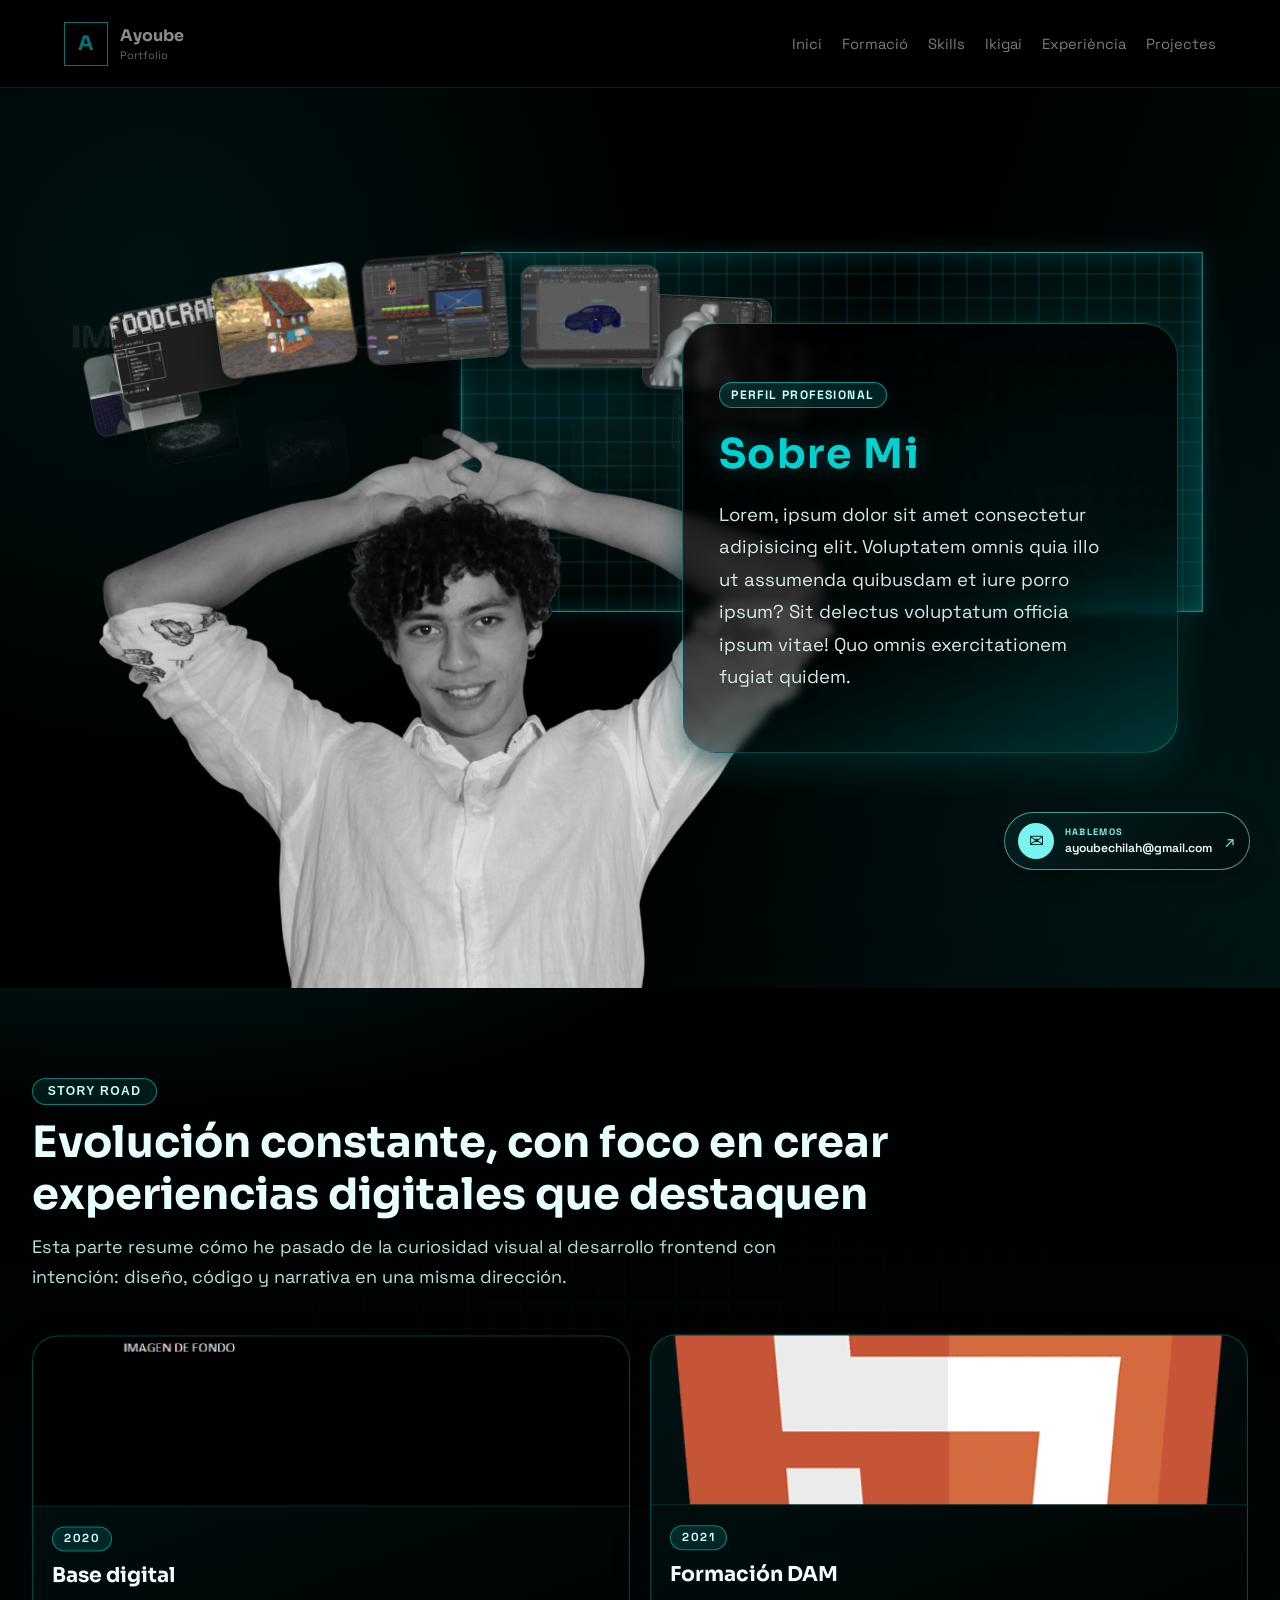
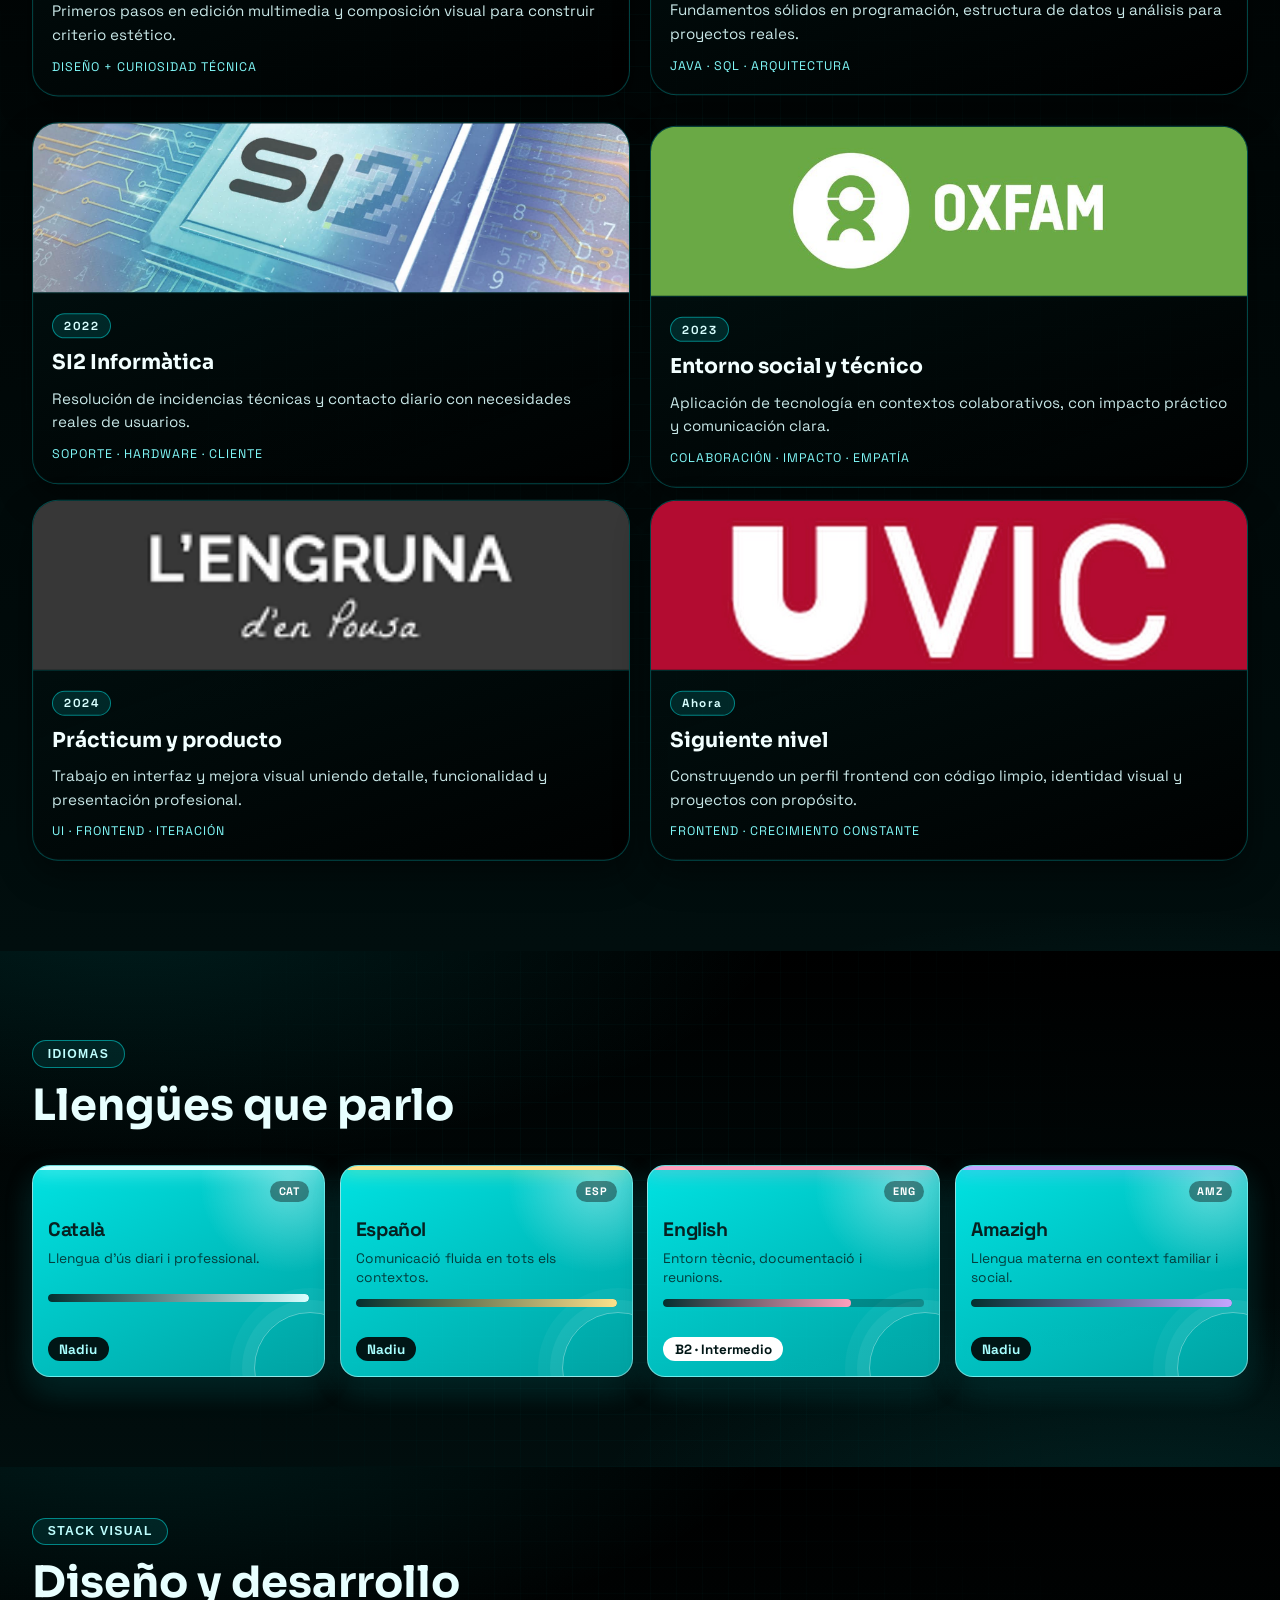
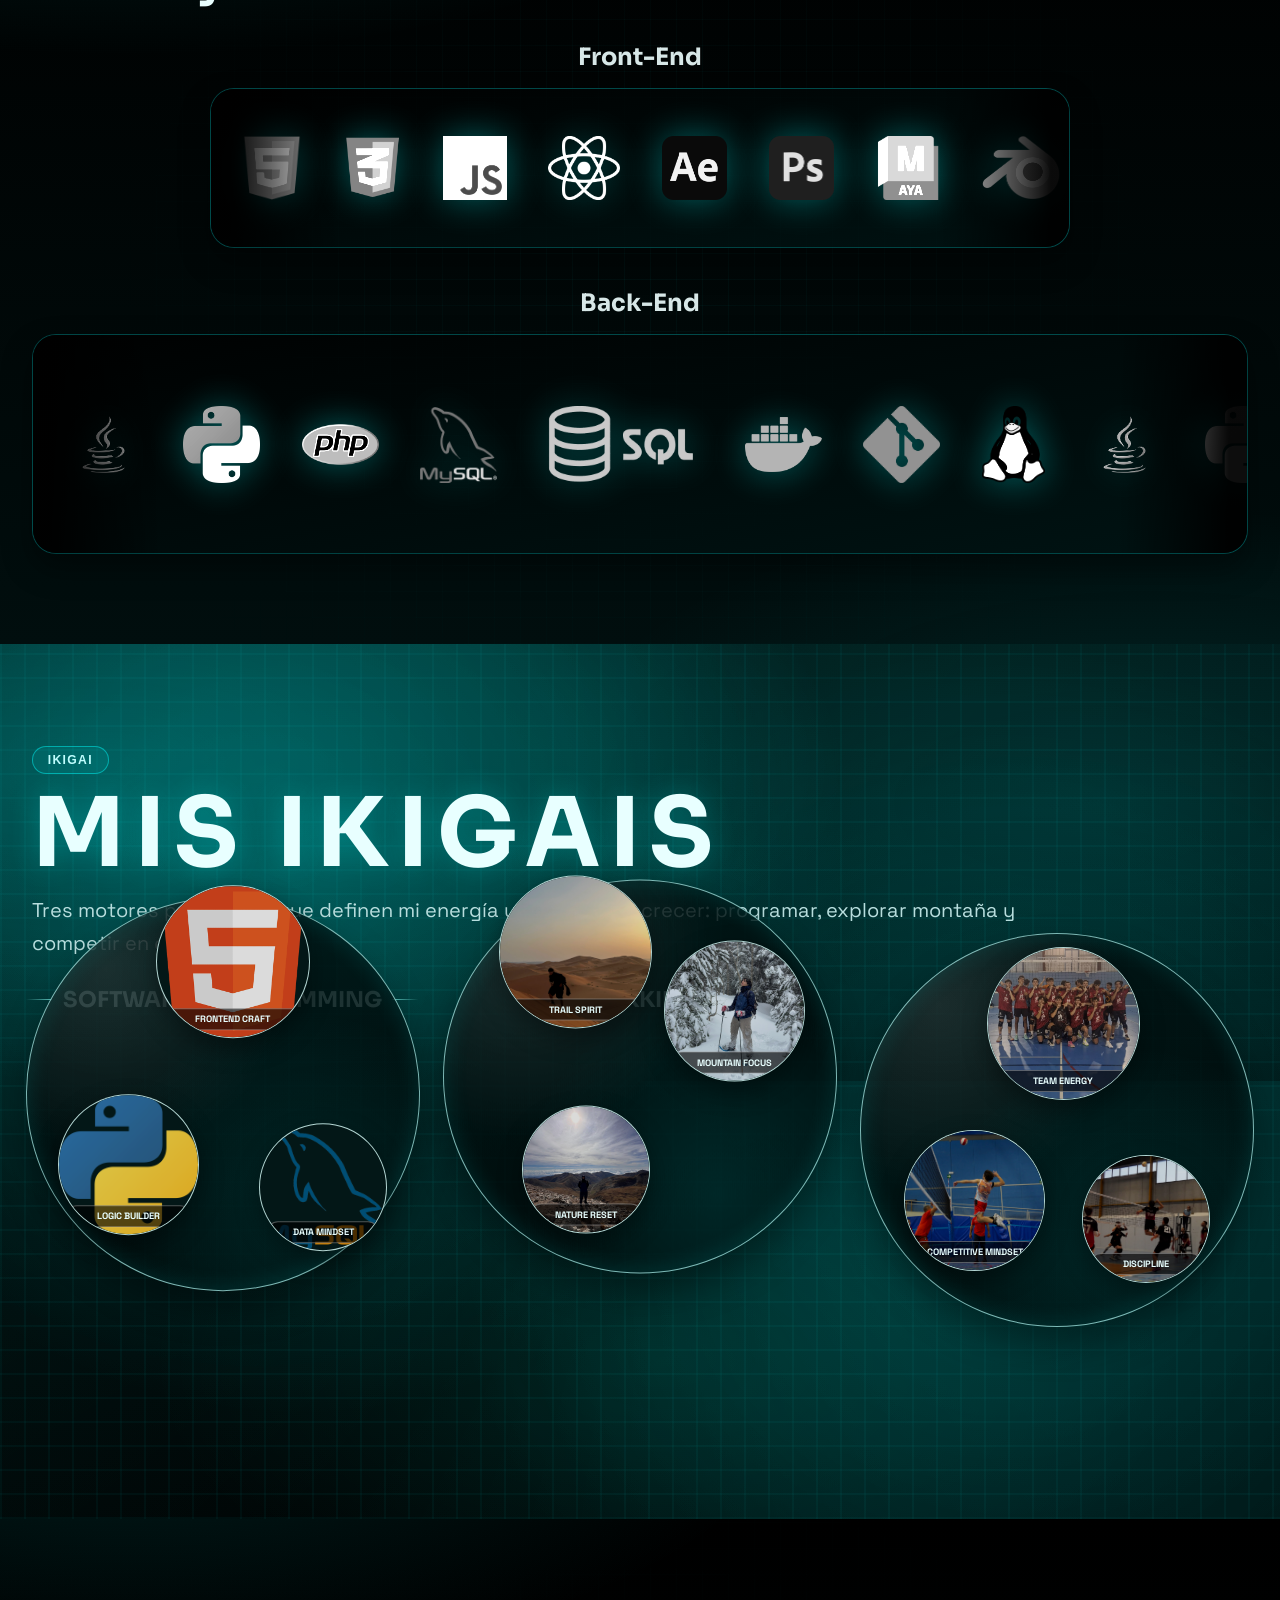
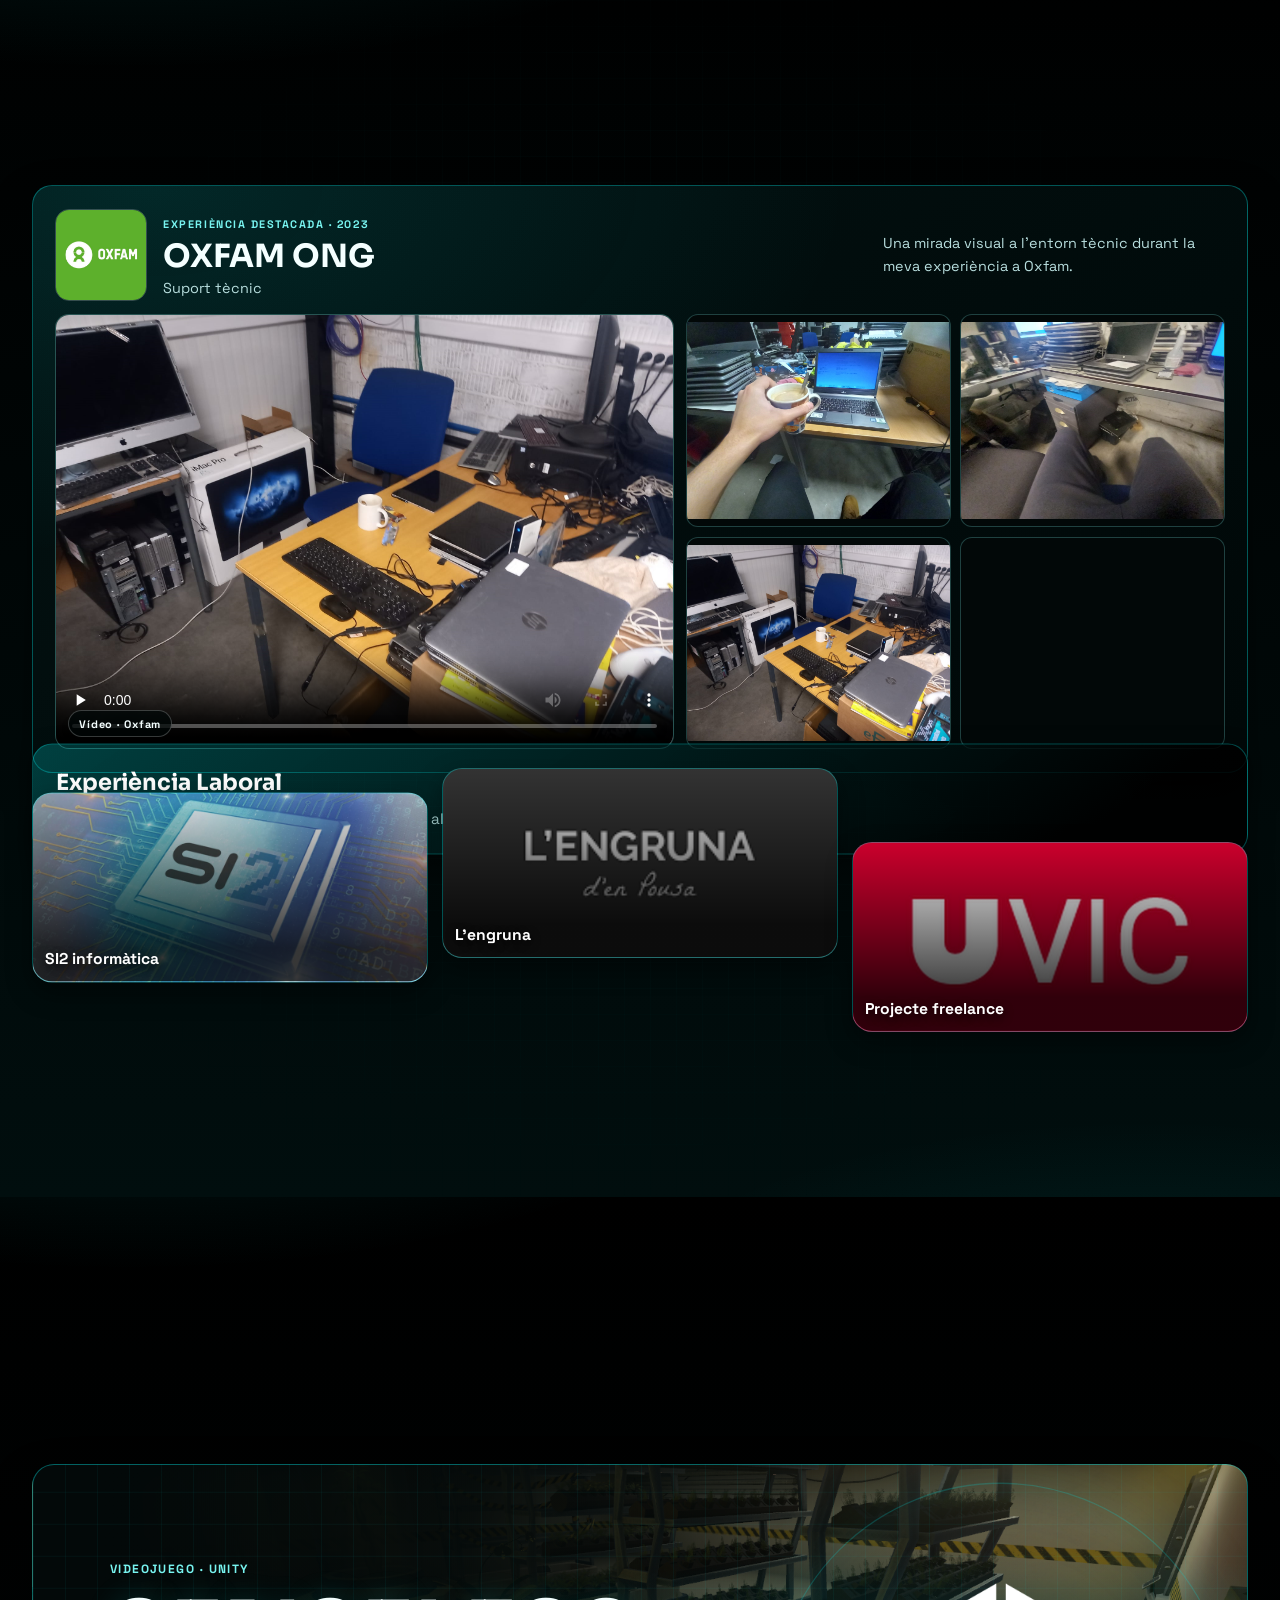
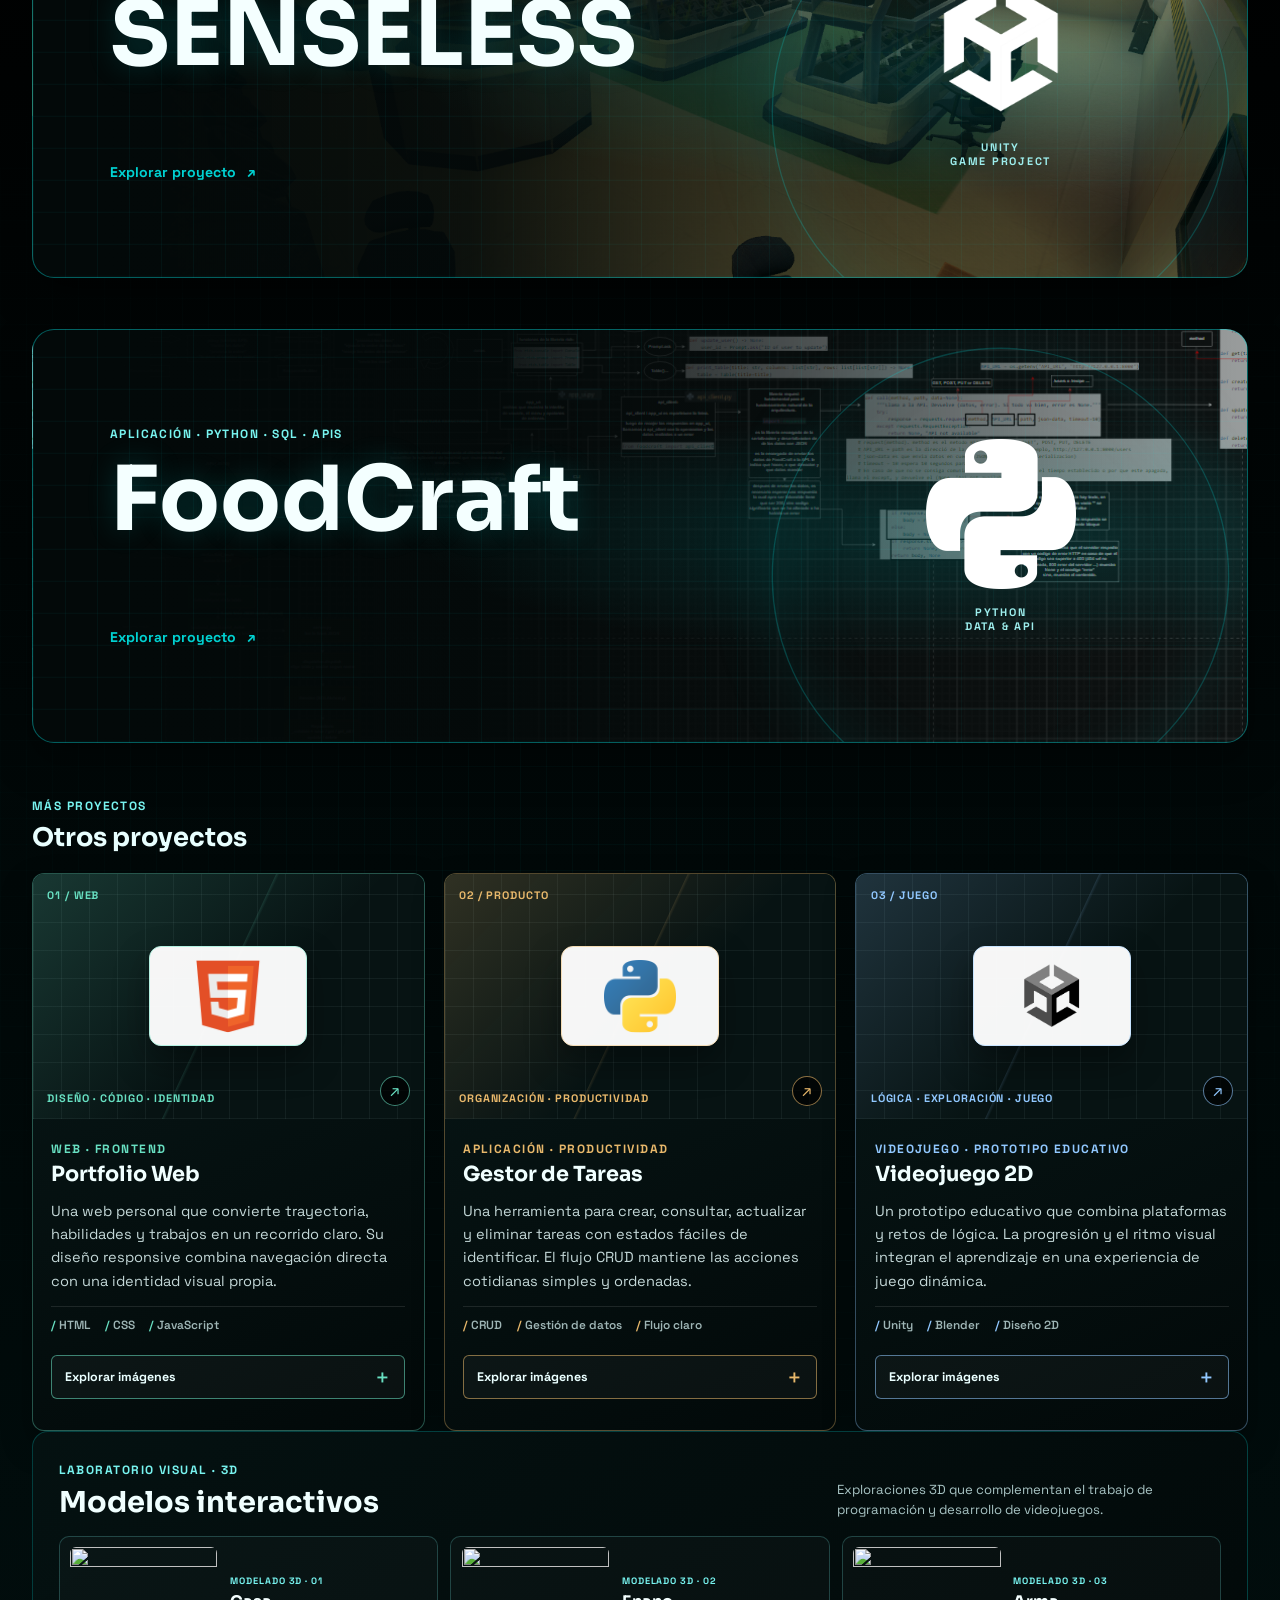
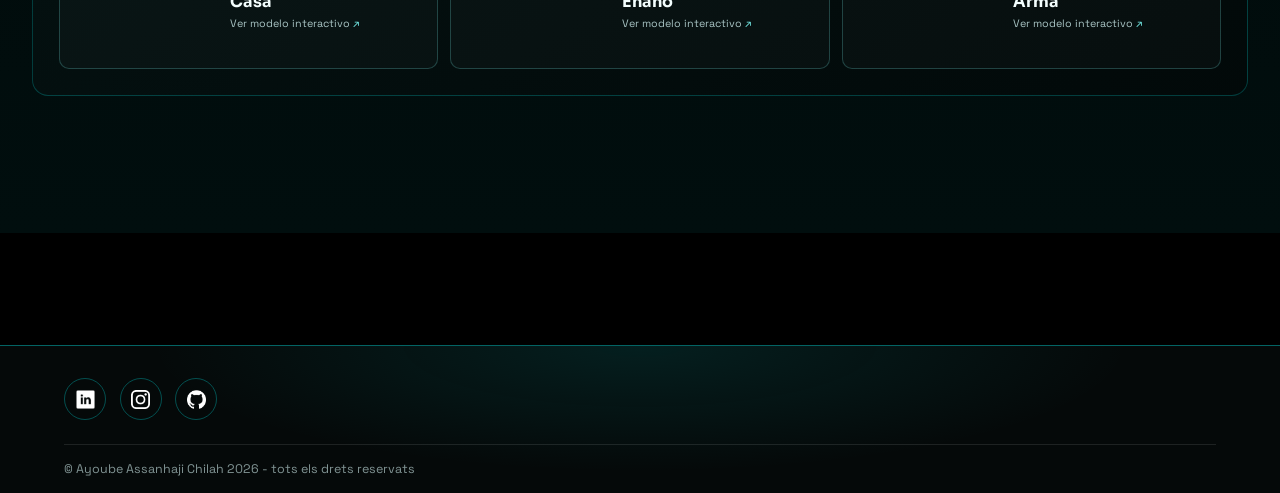
==== commit cefddd2d: "section hero - pagina agentable pagina web accesible para maquina de inteligencia artificial  sectio" ====
--- a/index.html
+++ b/index.html
@@ -5,6 +5,8 @@
   <meta charset="UTF-8" />
   <meta name="viewport" content="width=device-width, initial-scale=1.0" />
   <title>CV - Ayoube</title>
+  <meta name="description" content="Portfolio personal de Ayoube Assanhaji Chilah: trayectoria, habilidades, experiencia y proyectos digitales." />
+  <link rel="alternate" type="text/markdown" href="llms.txt" title="Información del sitio para agentes de IA" />
   <link rel="preconnect" href="https://fonts.googleapis.com" />
   <link rel="preconnect" href="https://fonts.gstatic.com" crossorigin />
   <link href="https://fonts.googleapis.com/css2?family=Space+Grotesk:wght@400;500;700&family=Sora:wght@600;700&display=swap" rel="stylesheet" />
@@ -30,7 +32,24 @@
   </header>
 <!-- secció principal per mostrar una fotografia de mi i una descripció  -->
   <section id="section-header" class="section-header-bg">
-    <article class="section-header-img"></article>
+    <article class="section-header-img">
+      <div class="hero-carousel" aria-hidden="true">
+        <img src="IMG-references/carousel/Blender.webp" loading="eager" decoding="async" alt="">
+        <img src="IMG-references/carousel/car.webp" loading="eager" decoding="async" alt="">
+        <img src="IMG-references/carousel/uni.webp" loading="eager" decoding="async" alt="">
+        <img src="IMG-references/carousel/house.webp" loading="eager" decoding="async" alt="">
+        <img src="IMG-references/carousel/ui.webp" loading="eager" decoding="async" alt="">
+        <img src="IMG-references/carousel/geometry-senseless.webp" loading="eager" decoding="async" alt="">
+        <img src="IMG-references/carousel/character.webp" loading="eager" decoding="async" alt="">
+        <img src="IMG-references/carousel/r99.webp" loading="eager" decoding="async" alt="">
+        <img src="IMG-references/carousel/cyc.webp" loading="eager" decoding="async" alt="">
+        <img src="IMG-references/carousel/estructura-y-codigo.webp" loading="eager" decoding="async" alt="">
+        <img src="IMG-references/carousel/plants-senseless.webp" loading="eager" decoding="async" alt="">
+        <img src="IMG-references/carousel/unitybacground.webp" loading="eager" decoding="async" alt="">
+      </div>
+      <img class="hero-portrait" src="IMG-references/me/image-hero.png" alt="">
+      <canvas class="hero-ascii-canvas" aria-hidden="true"></canvas>
+    </article>
     <article class="section-header-content">
       <h2>Sobre Mi</h2>
       <p>
@@ -1012,6 +1031,8 @@
       }
     });
   </script>
+    <script src="hero-ascii.js"></script>
+  <script src="js/hero-ascii.js"></script>
+  <script src="js/hero-carousel.js"></script>
 </body>
-
 </html>
--- a/style.css
+++ b/style.css
@@ -129,17 +129,18 @@
    HERO SECTION
    ======================================== */
 #section-header.section-header-bg {
-    height: 860px;
-    width: 100vw;
-    min-height: 560px;
+    height: min(900px, 100svh);
+    width: 100%;
+    min-height: 620px;
     display: flex;
-    justify-content: space-evenly;
+    justify-content: flex-end;
     align-items: center;
+    gap: 5vw;
+    padding: 0 8vw 0 4vw;
     position: relative;
     background:
         linear-gradient(110deg, rgba(0, 0, 0, 0.78) 20%, rgba(0, 0, 0, 0.45) 55%, rgba(0, 210, 210, 0.12) 100%),
         url('IMG-references/me/Untitled.png') center/cover no-repeat;
-    filter: grayscale(0.55);
     overflow: hidden;
 }
 
@@ -173,11 +174,59 @@
     z-index: 1;
 }
 
-#section-header .section-header-img {
-    width: 40%;
-    height: 450px;
-    background: transparent;
+.section-header-img {
+    position: absolute;
+    left: 2vw;
+    bottom: 0;
+    width: min(66vw, 900px);
+    height: 100%;
+    display: flex;
+    align-items: flex-end;
+    justify-content: center;
     z-index: 2;
+    pointer-events: auto;
+}
+.hero-carousel {
+    position: absolute;
+    inset: 0;
+    pointer-events: none;
+}
+
+.hero-carousel img {
+    position: absolute;
+    top: 0;
+    left: 0;
+    object-fit: cover;
+    border-radius: 12px;
+    border: 1px solid rgba(255, 255, 255, 0.25);
+    box-shadow: 0 12px 28px rgba(0, 0, 0, 0.55);
+    opacity: 0;
+    will-change: transform, opacity;
+}
+
+.hero-portrait {
+    position: relative;
+    z-index: 1;
+    width: 100%;
+    height: 100%;
+    object-fit: cover;
+    object-position: center bottom;
+    image-rendering: auto;
+    filter: grayscale(100%);
+}
+
+.section-header-img img.ascii-active {
+    -webkit-mask-image: radial-gradient(circle 68px at var(--ascii-x) var(--ascii-y), transparent 48px, #000 68px);
+    mask-image: radial-gradient(circle 68px at var(--ascii-x) var(--ascii-y), transparent 48px, #000 68px);
+}
+
+.hero-ascii-canvas {
+    position: absolute;
+    inset: 0;
+    z-index: 30;
+    width: 100%;
+    height: 100%;
+    pointer-events: none;
 }
 
 #section-header .section-header-content {
@@ -416,26 +465,74 @@
 #llenguatges .card {
     --tilt-x: 0deg;
     --tilt-y: 0deg;
+    --card-accent: #d8ffff;
+    position: relative;
     display: flex;
     flex-direction: column;
     gap: 0.45rem;
     min-height: 212px;
     border-radius: 18px;
-    background: linear-gradient(150deg, rgba(0, 240, 240, 0.9) 0%, rgba(0, 175, 175, 0.92) 100%);
+    background:
+        radial-gradient(circle at 88% 8%, rgba(255, 255, 255, 0.38), transparent 28%),
+        linear-gradient(150deg, rgba(0, 240, 240, 0.94) 0%, rgba(0, 175, 175, 0.92) 100%);
     border: 1px solid rgba(255, 255, 255, 0.42);
     box-shadow: 0 10px 24px rgba(0, 0, 0, 0.35), 0 12px 30px rgba(0, 255, 255, 0.18);
     overflow: hidden;
     padding: 0.95rem;
     transform: rotateX(var(--tilt-x)) rotateY(var(--tilt-y));
-    transition: box-shadow 0.25s ease, border-color 0.25s ease;
+    transition: box-shadow 0.25s ease, border-color 0.25s ease, background 0.25s ease;
+}
+
+#llenguatges .card::before {
+    content: "";
+    position: absolute;
+    inset: 0 0 auto;
+    height: 4px;
+    background: var(--card-accent);
+    box-shadow: 0 0 18px var(--card-accent);
+}
+
+#llenguatges .card::after {
+    content: "";
+    position: absolute;
+    width: 110px;
+    height: 110px;
+    right: -42px;
+    bottom: -48px;
+    border: 1px solid rgba(255, 255, 255, 0.35);
+    border-radius: 50%;
+    box-shadow: 0 0 0 12px rgba(255, 255, 255, 0.06), 0 0 0 24px rgba(255, 255, 255, 0.04);
+    pointer-events: none;
 }
 
 #llenguatges .card:hover {
     border-color: rgba(255, 255, 255, 0.8);
-    box-shadow: 0 18px 34px rgba(0, 0, 0, 0.44), 0 16px 34px rgba(0, 255, 255, 0.24);
+    background:
+        radial-gradient(circle at 88% 8%, rgba(255, 255, 255, 0.48), transparent 30%),
+        linear-gradient(150deg, rgba(0, 250, 250, 0.98) 0%, rgba(0, 190, 190, 0.96) 100%);
+    box-shadow: 0 18px 34px rgba(0, 0, 0, 0.44), 0 16px 34px rgba(0, 255, 255, 0.3);
+}
+
+#llenguatges .card:focus-within {
+    outline: 2px solid #fff;
+    outline-offset: 4px;
+}
+
+#llenguatges .card:nth-child(2) {
+    --card-accent: #ffe28a;
+}
+
+#llenguatges .card:nth-child(3) {
+    --card-accent: #ff9fbd;
+}
+
+#llenguatges .card:nth-child(4) {
+    --card-accent: #c5a5ff;
 }
 
 #llenguatges .lang-flag {
+    position: relative;
+    z-index: 1;
     margin-left: auto;
     padding: 0.2rem 0.55rem;
     border-radius: 999px;
@@ -447,11 +544,17 @@
 }
 
 #llenguatges .lang-title {
+    position: relative;
+    z-index: 1;
+    margin-top: 0.5rem;
     font-size: 1.22rem;
+    letter-spacing: -0.02em;
     color: #072121;
 }
 
 #llenguatges .lang-desc {
+    position: relative;
+    z-index: 1;
     color: rgba(4, 36, 36, 0.85);
     font-size: 0.86rem;
     line-height: 1.38;
@@ -459,6 +562,8 @@
 }
 
 #llenguatges .lang-meter {
+    position: relative;
+    z-index: 1;
     margin-top: 0.28rem;
     width: 100%;
     height: 8px;
@@ -472,10 +577,12 @@
     width: var(--fill, 60%);
     height: 100%;
     border-radius: inherit;
-    background: linear-gradient(90deg, #042f2f 0%, #fff 100%);
+    background: linear-gradient(90deg, #042f2f 0%, var(--card-accent) 100%);
 }
 
 #llenguatges .lang-level {
+    position: relative;
+    z-index: 1;
     margin-top: auto;
     align-self: flex-start;
     background: #fff;
@@ -2155,8 +2262,9 @@
     #section-header.section-header-bg {
         flex-direction: column;
         height: auto;
-        min-height: 600px;
-        padding: 2rem 0;
+        min-height: 0;
+        padding: 3rem 0 0;
+        gap: 1.5rem;
     }
 
     #chipset-mask {
@@ -2166,13 +2274,28 @@
         --chipset-left: 68%;
     }
     
-    #section-header .section-header-img,
     #section-header .section-header-content {
         width: 85vw;
         max-width: 98vw;
+        min-height: 280px;
+        margin: 0 0 2rem;
+    }
+
+    #section-header .section-header-img {
+        position: relative;
+        left: auto;
+        bottom: auto;
+        width: min(88vw, 520px);
+        height: min(62vh, 500px);
+        order: 2;
+    }
+
+    #section-header {
+        width: 100%;
         height: auto;
-        min-height: 220px;
-        margin-bottom: 2rem;
+        display: flex;
+        flex-direction: column;
+        align-items: center;
     }
     
     #section-header .section-header-content {
